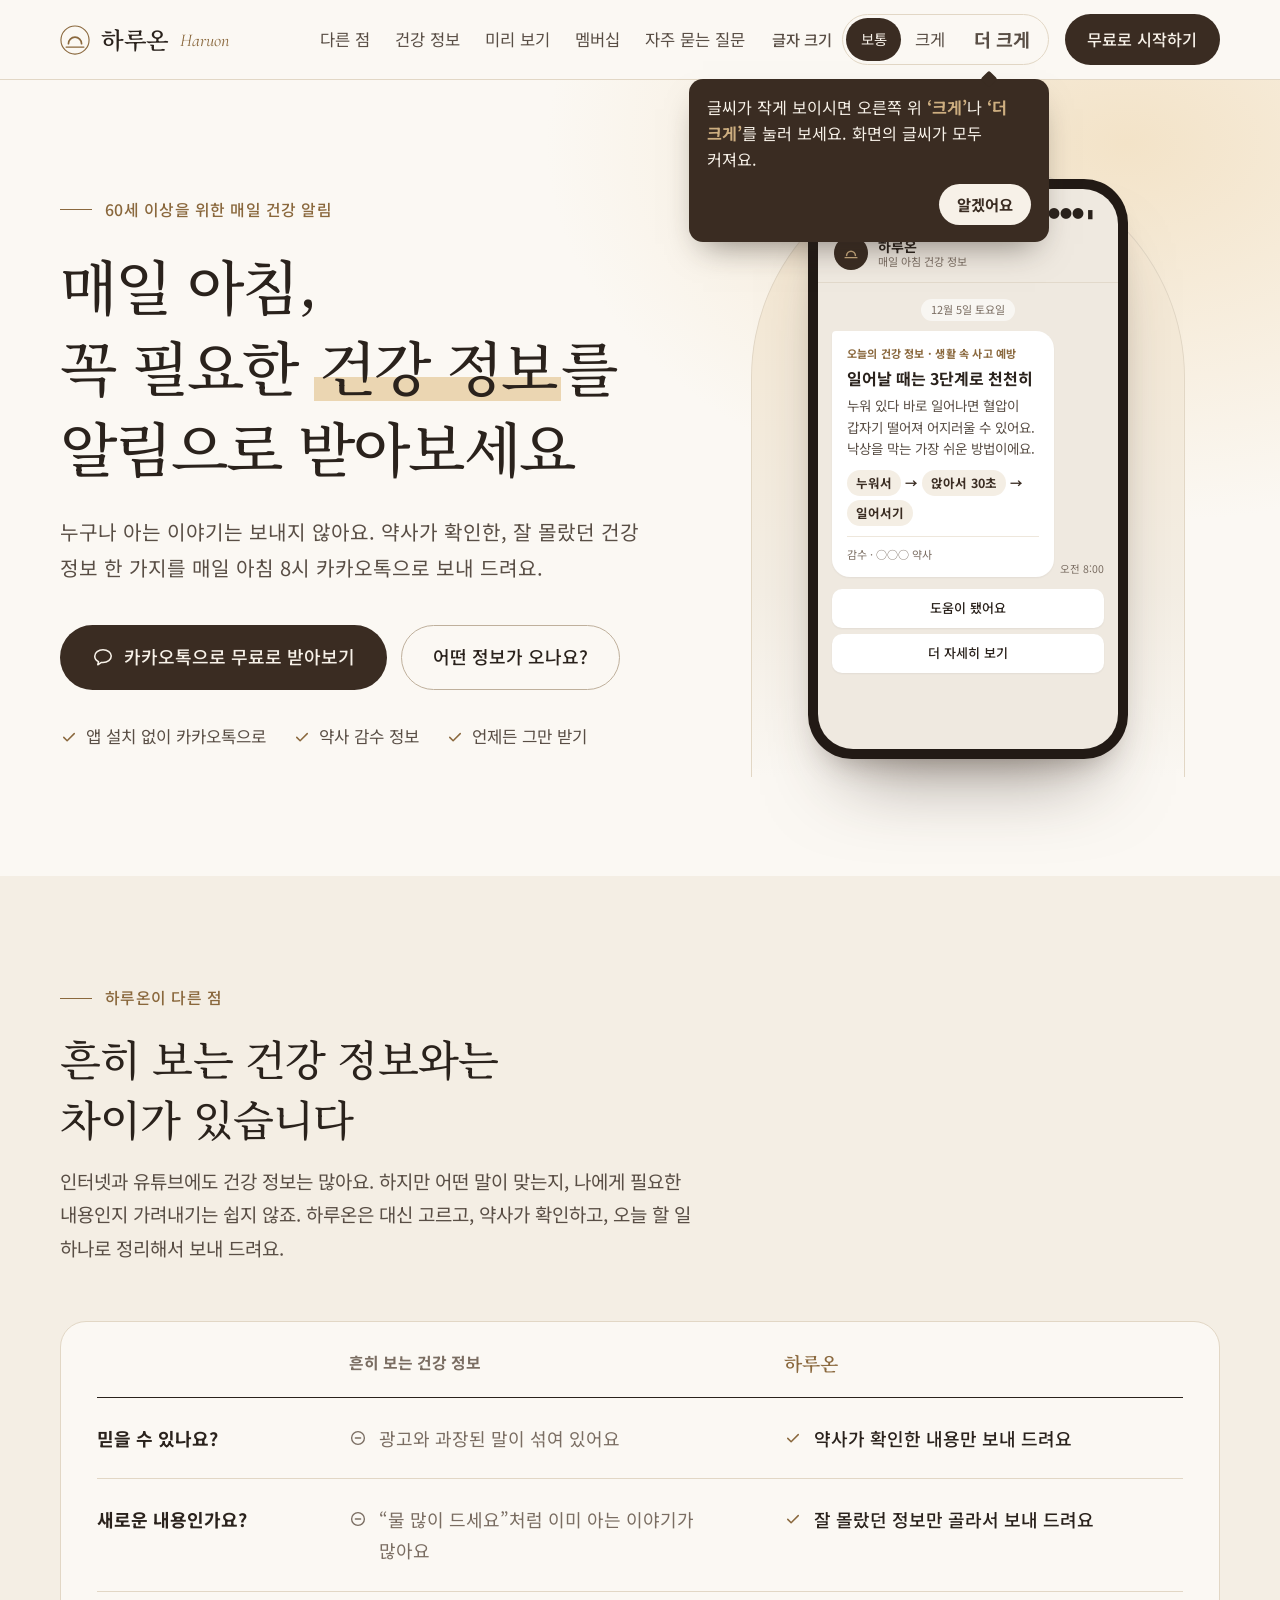
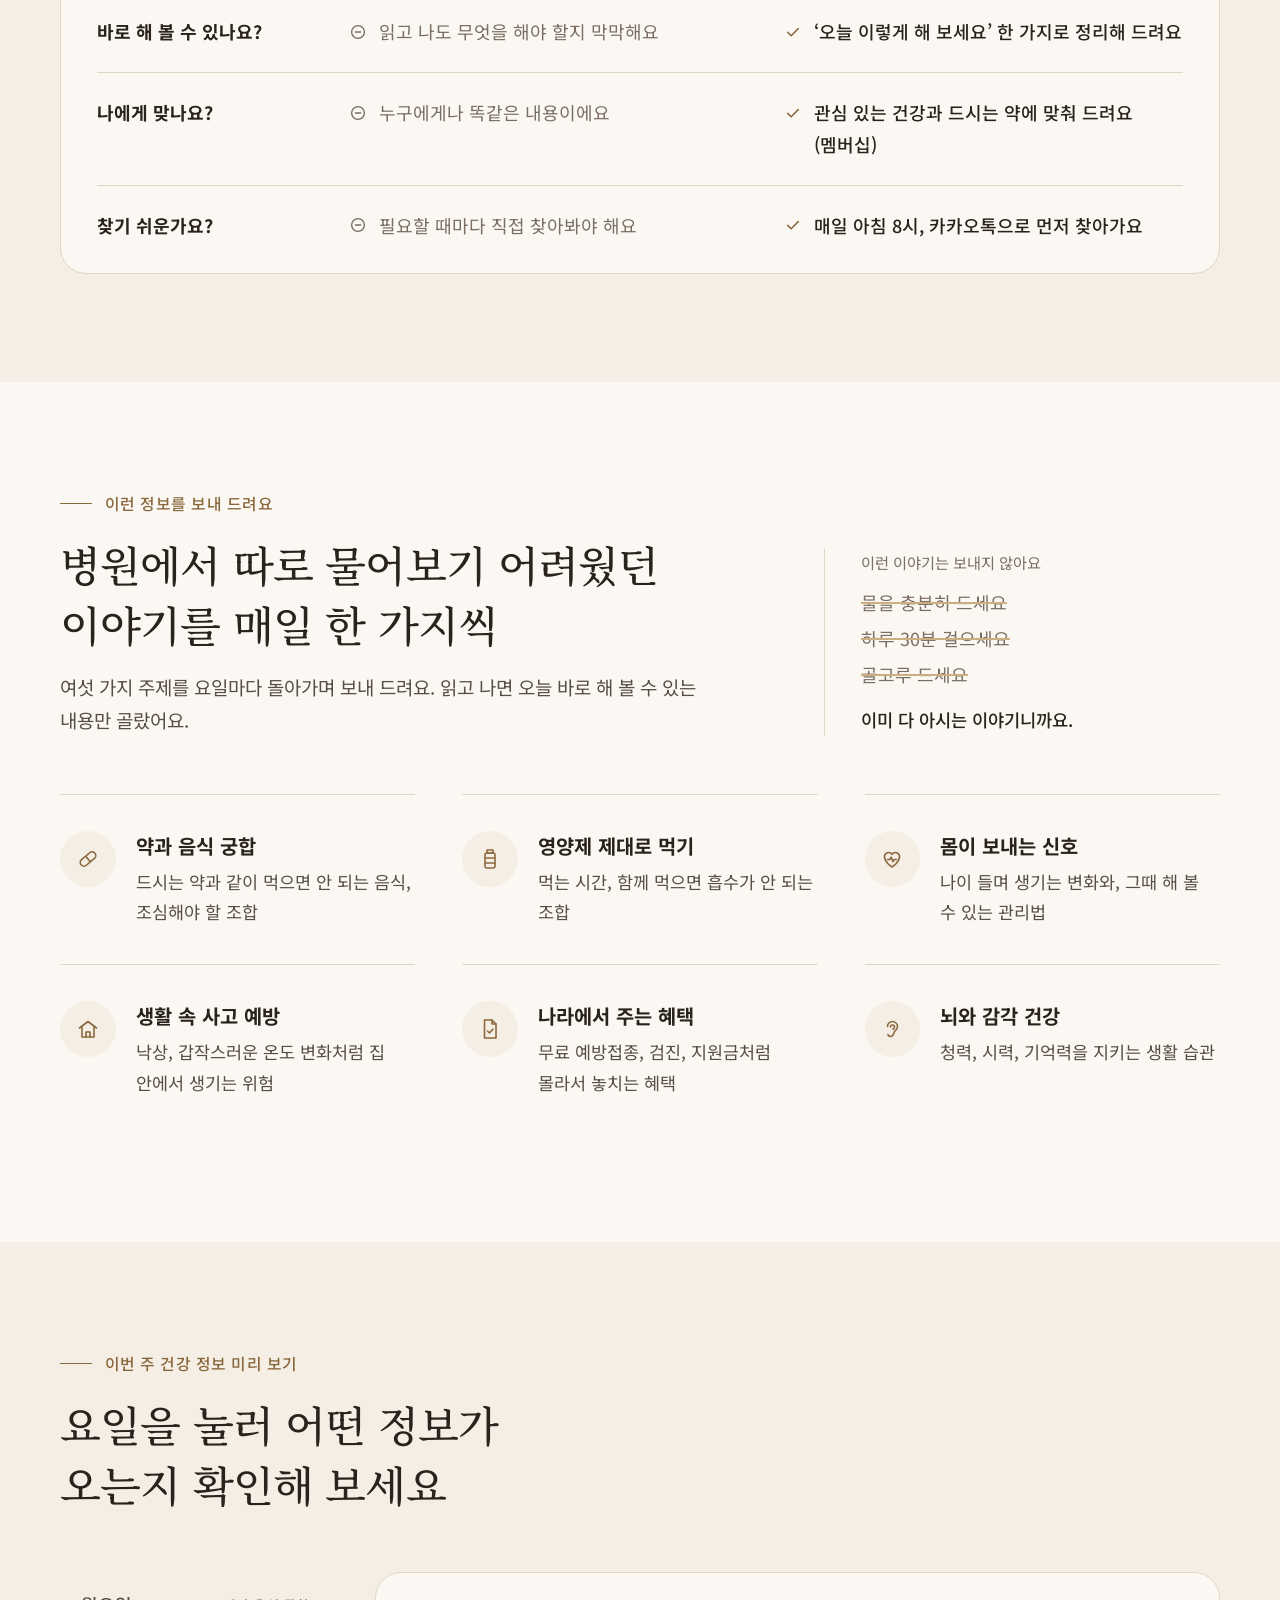
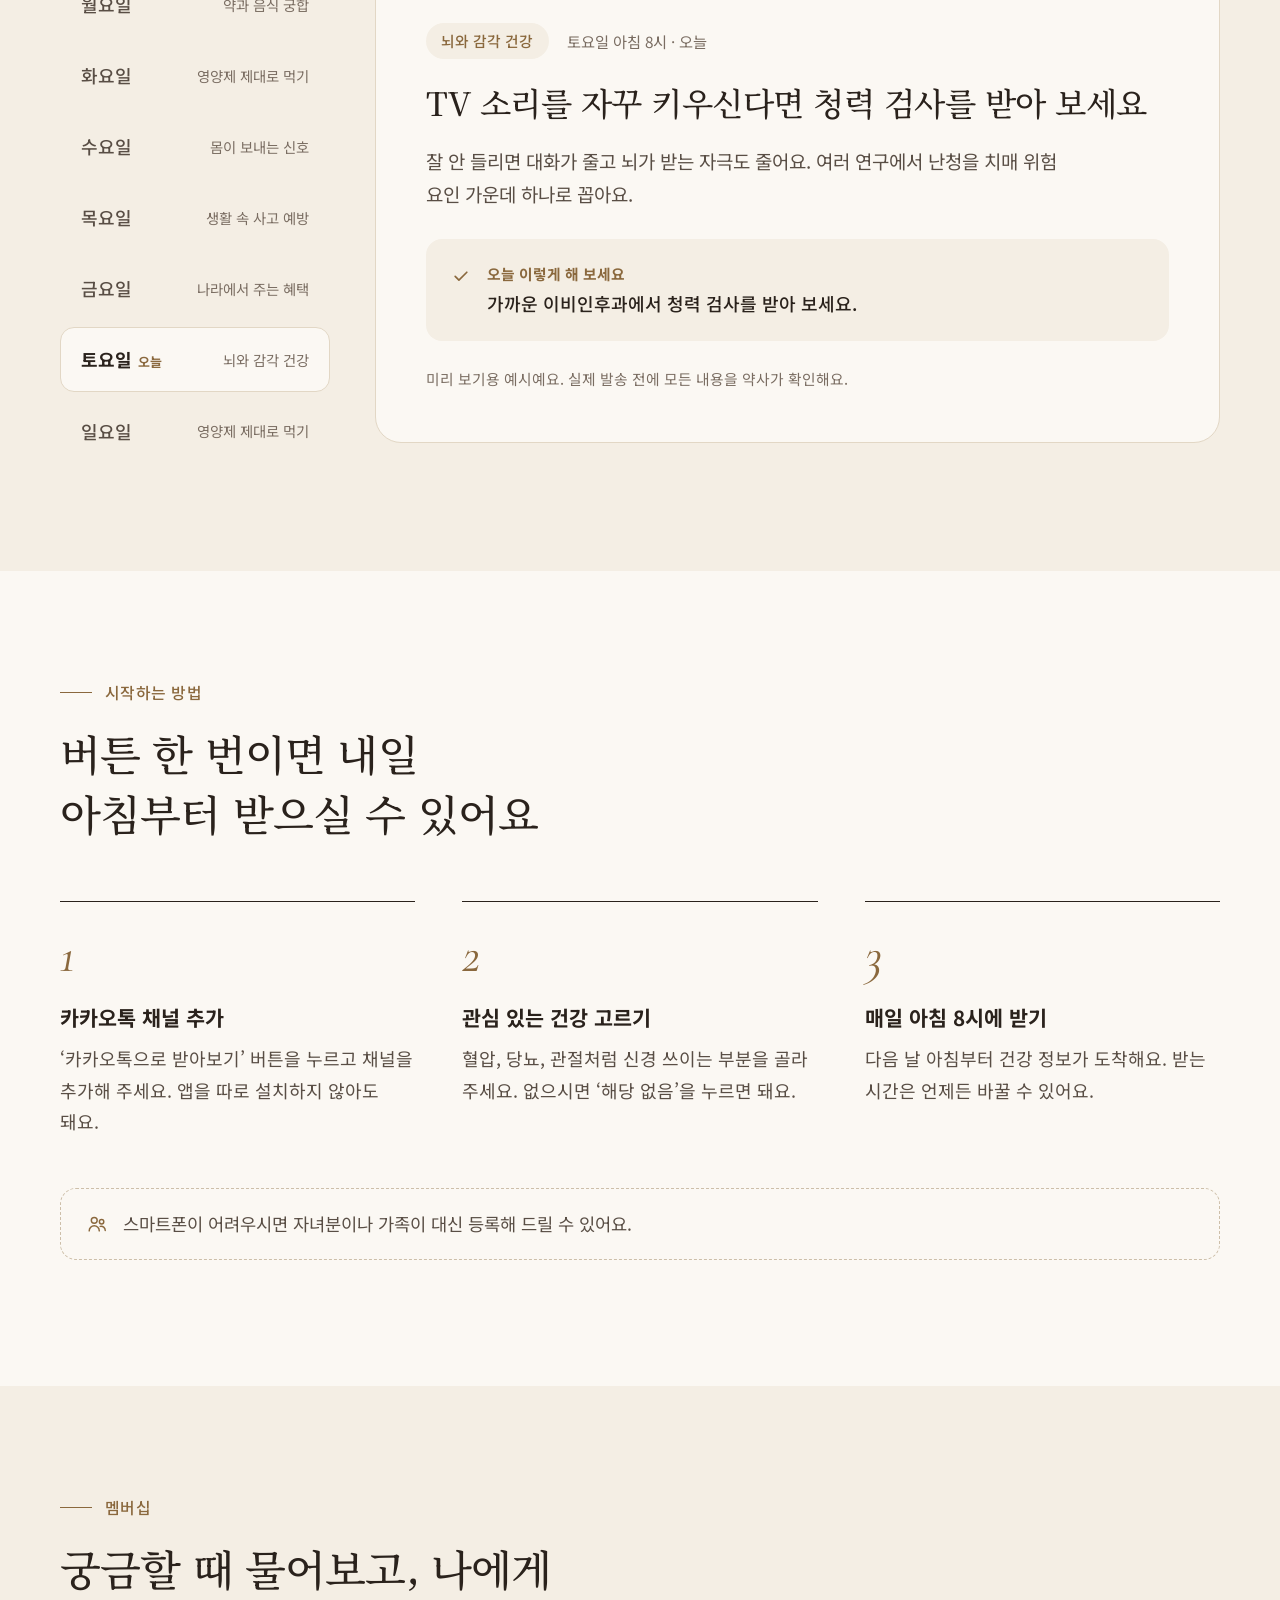
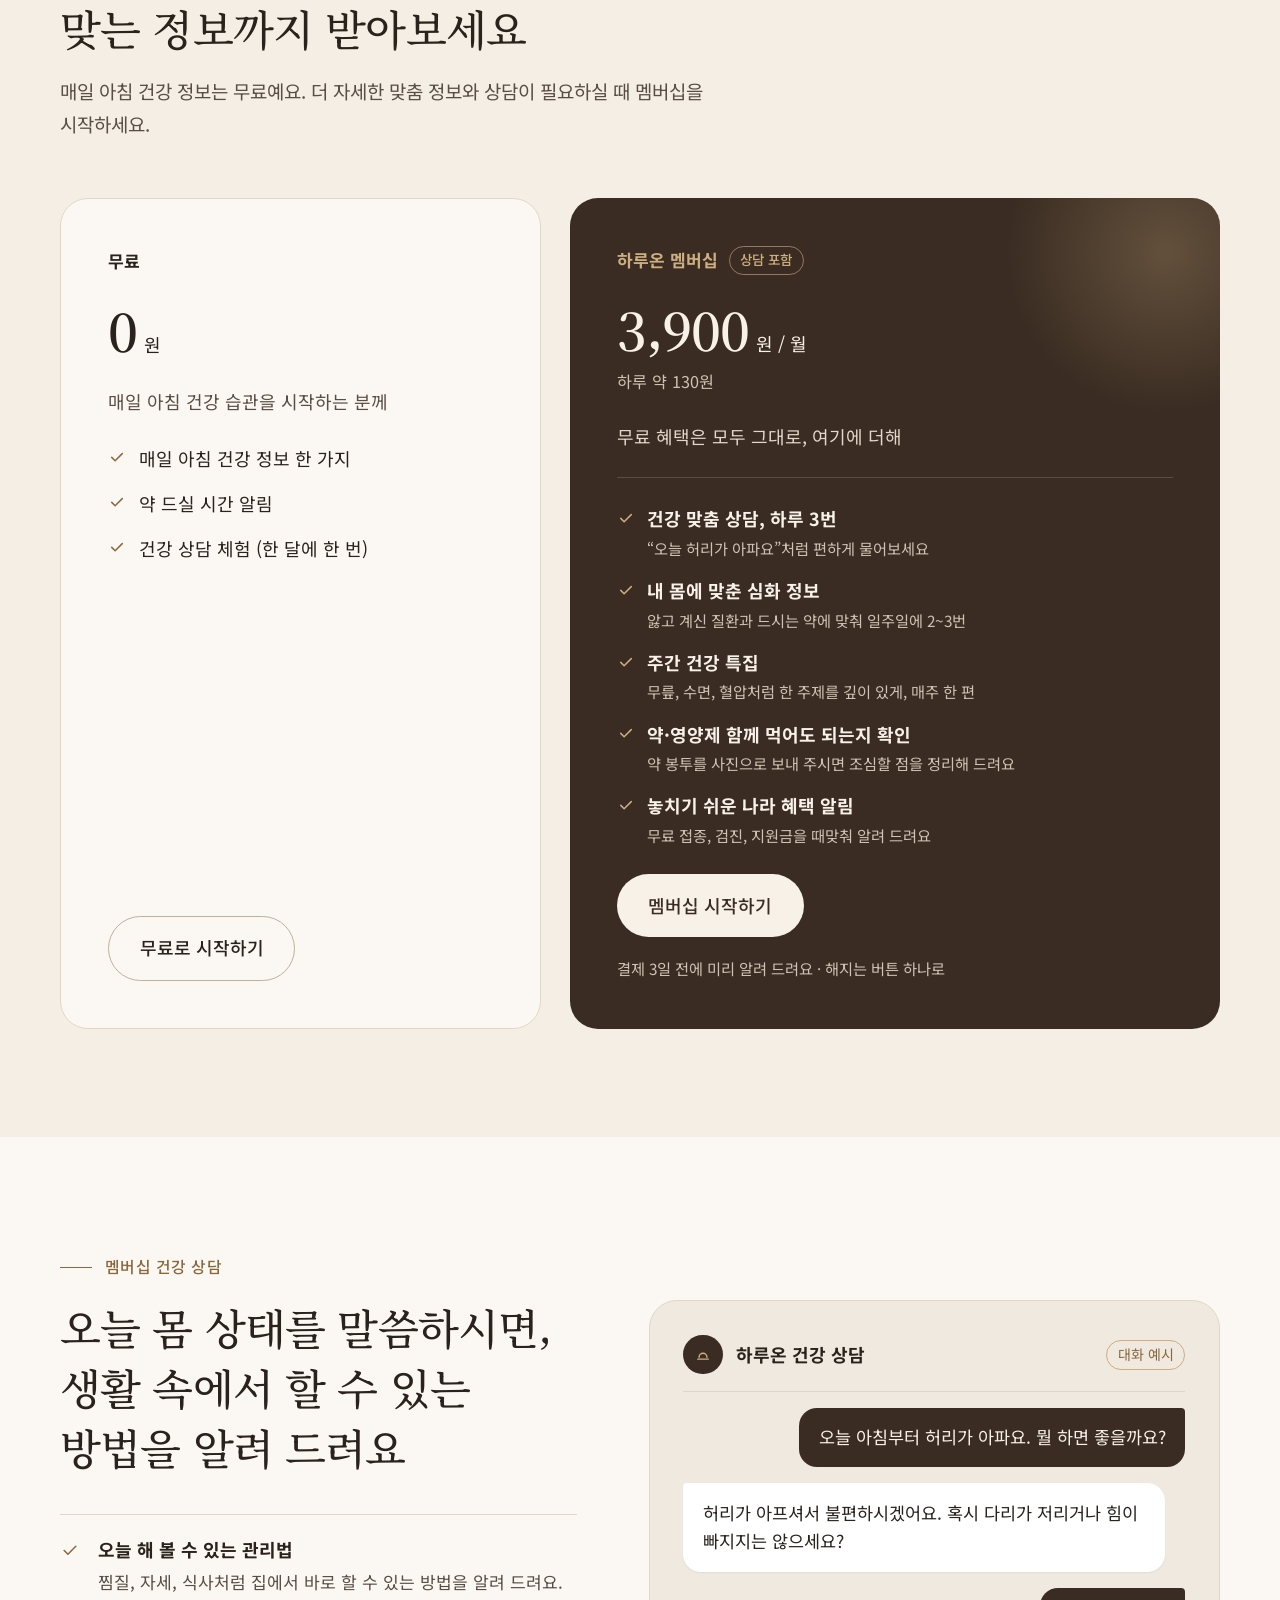
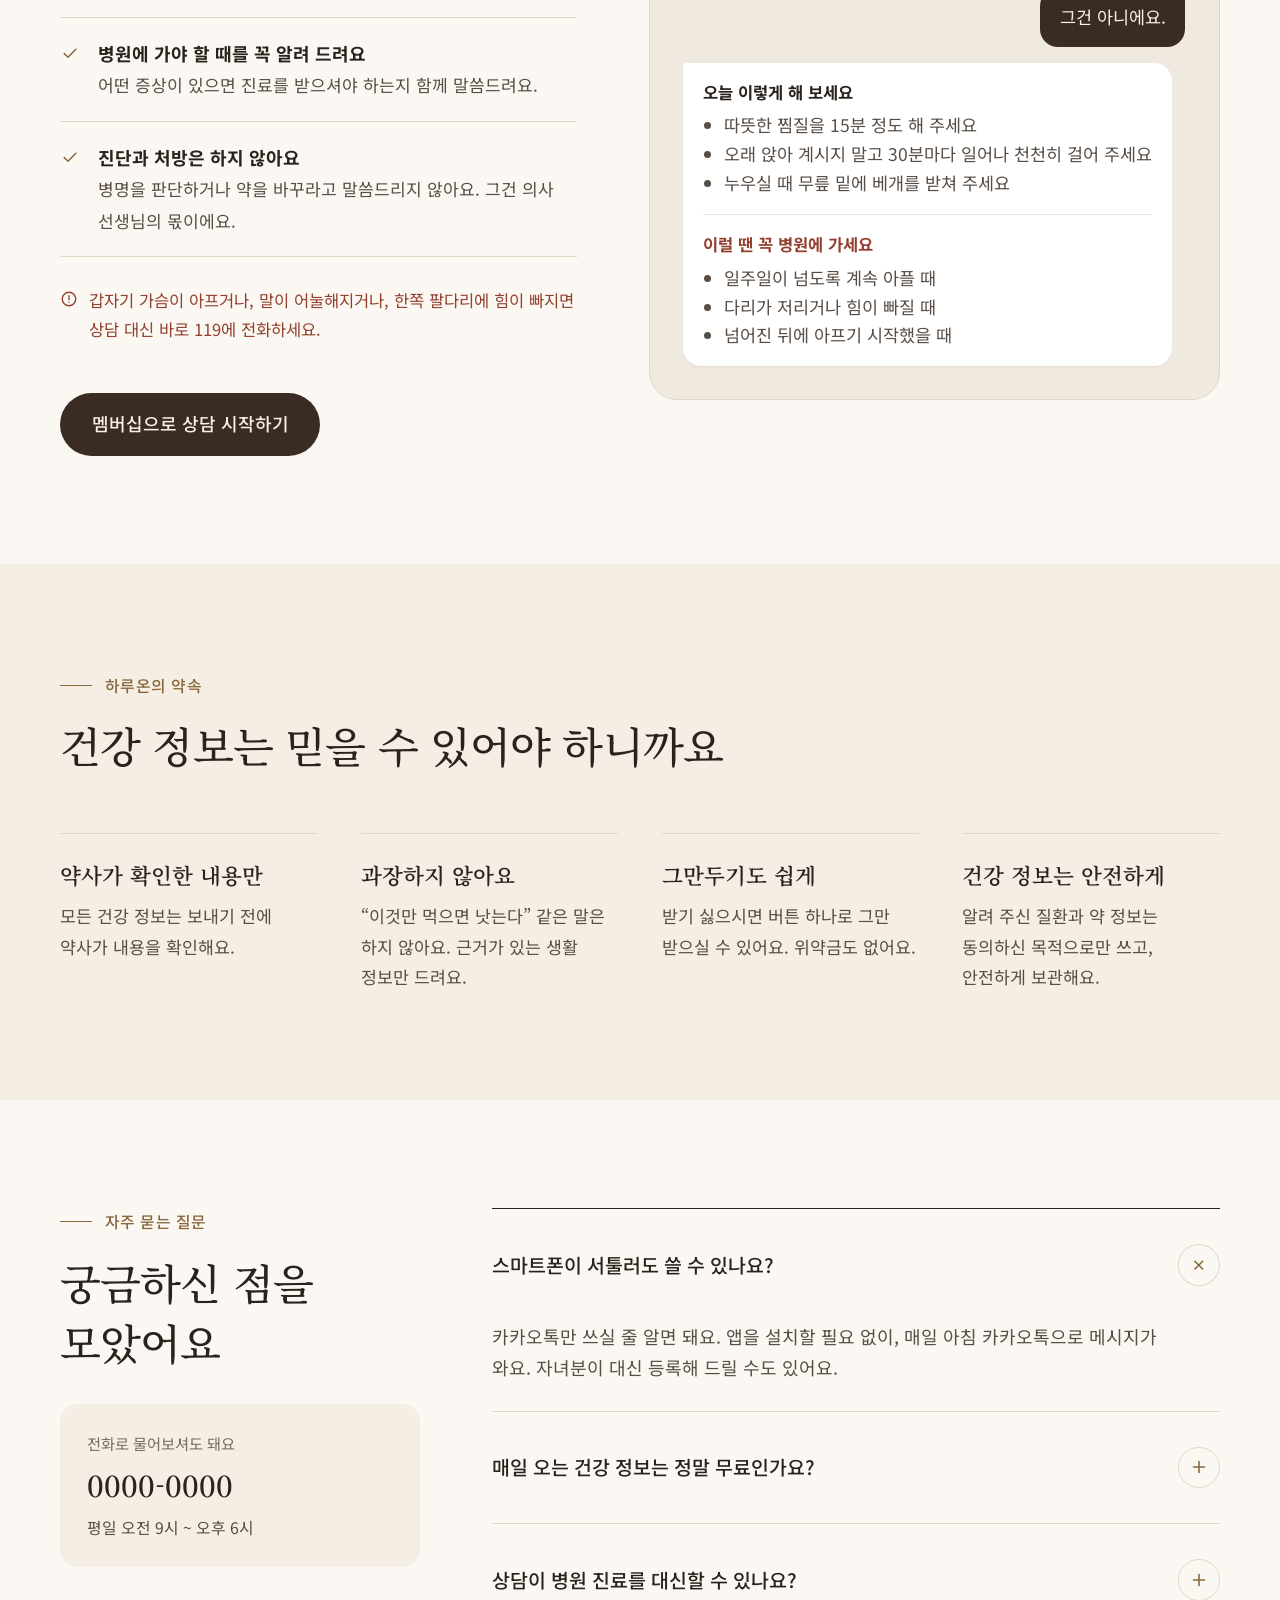
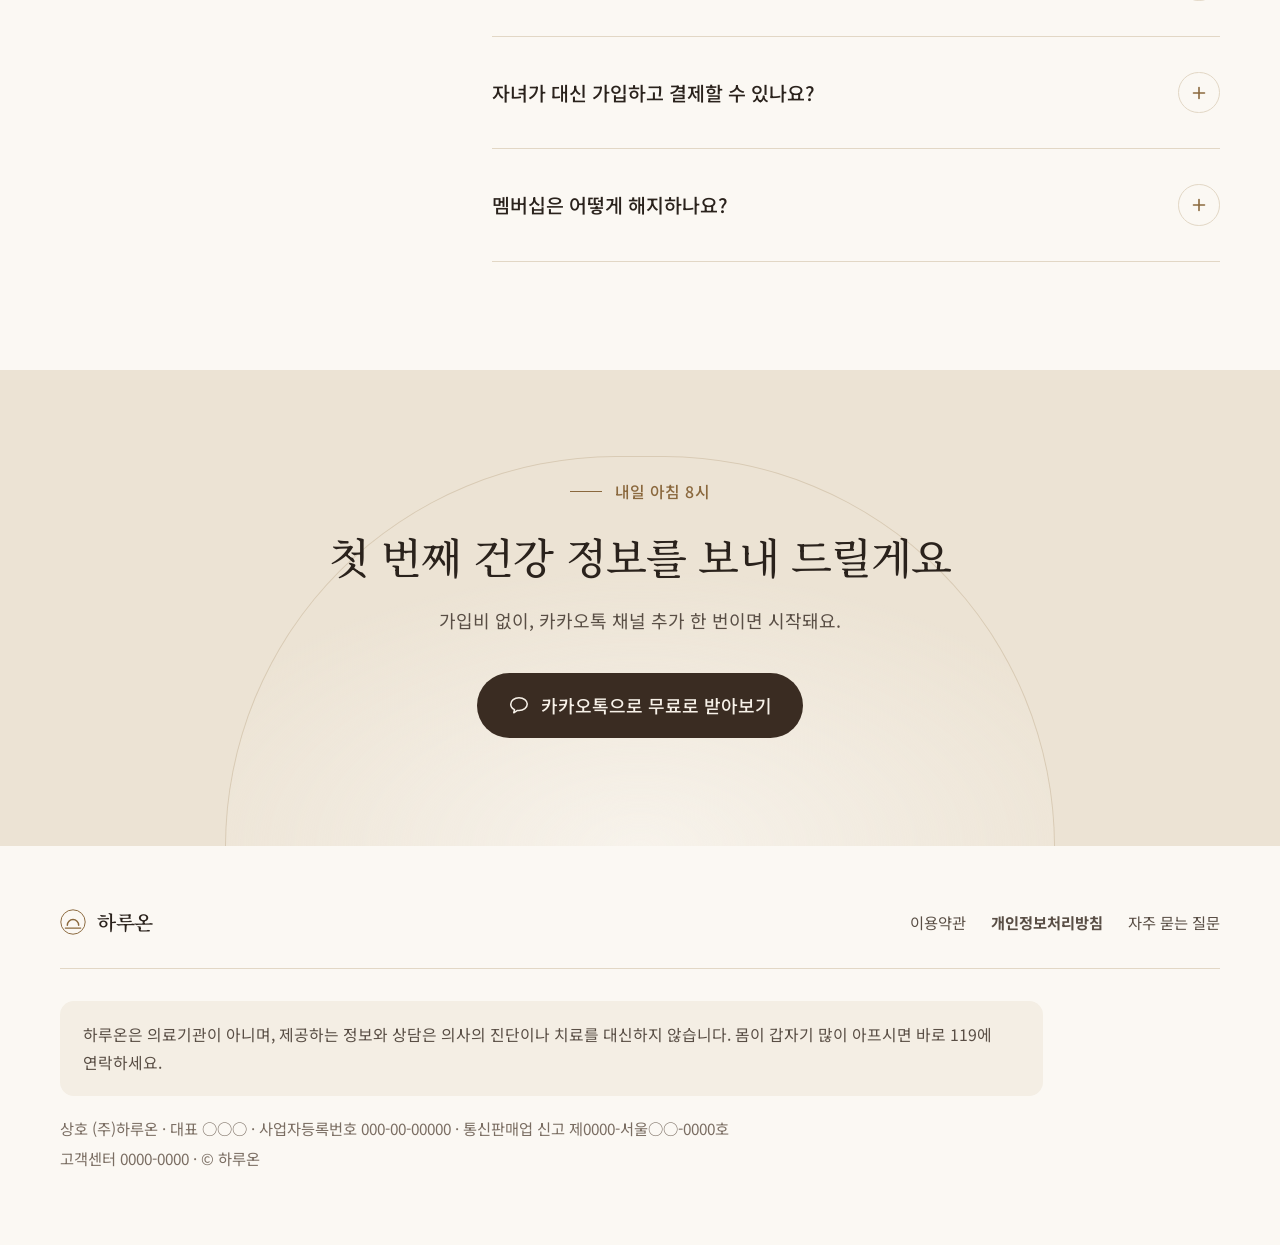
==== index.html @ 3fbd8202 "Add Haruon homepage draft First design draft of the homepage for a daily health-tip service for peop" ====
<!doctype html>
<html lang="ko">
<head>
<meta charset="utf-8">
<meta name="viewport" content="width=device-width, initial-scale=1, viewport-fit=cover">
<meta name="description" content="60세 이상을 위한 매일 건강 정보 알림 서비스. 약사가 확인한 건강 정보를 매일 아침 카카오톡으로 보내 드려요.">
<title>하루온 건강 알림</title>
<meta name="claude:viewport-fit-sides" content="cover">
<link rel="preconnect" href="https://fonts.googleapis.com">
<link rel="preconnect" href="https://fonts.gstatic.com" crossorigin>
<link rel="stylesheet" href="https://fonts.googleapis.com/css2?family=Cormorant+Garamond:ital,wght@1,500&family=Noto+Sans+KR:wght@400;500;700&family=Noto+Serif+KR:wght@500;600&display=swap">
<style>
html, body { margin: 0; }
img { max-width: 100%; }
/* Layout: 아치형 "아침 창문" 모티프 + 넓은 여백의 단일 컬럼 흐름. 아이보리 바탕, 베이지 띠 섹션으로 리듬. 라이트 테마 하나로 고정. */
:root {
  --paper: #FBF8F3;      /* 아이보리 바탕 */
  --sand: #F4EEE4;       /* 밝은 베이지 띠 */
  --sand-2: #ECE3D4;     /* 진한 베이지 */
  --line: #E2D7C5;       /* 가는 선 */
  --ink: #2A221C;        /* 본문 글자 (따뜻한 먹색) */
  --ink-2: #594E45;      /* 보조 글자 */
  --ink-3: #7A6D62;      /* 캡션 */
  --cocoa: #3A2C22;      /* 주 버튼, 멤버십 카드 */
  --cocoa-2: #281F18;
  --gold: #8A683D;       /* 포인트 (글자용) */
  --gold-soft: #CDAE80;  /* 포인트 (장식용) */
  --glow: #F3E3C8;       /* 아침 햇살 */
  --alert: #93412F;      /* 병원 안내 */
  --on-dark: #F7F1E8;

  --serif: "Noto Serif KR", "Nanum Myeongjo", "AppleMyungjo", "Batang", serif;
  --sans: "Noto Sans KR", "Apple SD Gothic Neo", "Malgun Gothic", system-ui, sans-serif;
  --latin: "Cormorant Garamond", "Times New Roman", serif;

  color-scheme: light;
}

html { font-size: 112.5%; scroll-behavior: smooth; }
html[data-size="lg"] { font-size: 125%; }
html[data-size="xl"] { font-size: 137.5%; }
@media (prefers-reduced-motion: reduce) { html { scroll-behavior: auto; } * { transition: none !important; } }

body {
  background: var(--paper);
  color: var(--ink);
  font-family: var(--sans);
  font-size: 1rem;
  line-height: 1.75;
  word-break: keep-all;
  overflow-wrap: break-word;
  -webkit-font-smoothing: antialiased;
}
body::before {
  content: ""; position: fixed; inset: 0 0 auto;
  height: env(safe-area-inset-top, 0px); z-index: 10; background: var(--paper);
}
:focus-visible { outline: 3px solid var(--gold-soft); outline-offset: 3px; border-radius: 6px; }
a { color: inherit; }
svg { flex-shrink: 0; }

.wrap {
  max-width: 1160px; margin-inline: auto;
  padding-left: max(20px, env(safe-area-inset-left, 0px));
  padding-right: max(20px, env(safe-area-inset-right, 0px));
}

/* ---------- Header ---------- */
.site-header {
  position: sticky; top: env(safe-area-inset-top, 0px); z-index: 20;
  background: rgba(251, 248, 243, 0.94);
  backdrop-filter: blur(10px); -webkit-backdrop-filter: blur(10px);
  border-bottom: 1px solid var(--line);
}
.header-inner { display: flex; align-items: center; gap: 1.5rem; min-height: 4.4rem; }
.brand { display: flex; align-items: center; gap: .6rem; text-decoration: none; color: var(--ink); }
.brand svg { color: var(--gold); }
.brand-name { font-family: var(--serif); font-weight: 600; font-size: 1.3rem; letter-spacing: -.01em; line-height: 1; }
.brand-latin { font-family: var(--latin); font-style: italic; font-size: 1rem; color: var(--gold); line-height: 1; }
.nav { display: flex; gap: 1.4rem; margin-left: auto; }
.nav a { color: var(--ink-2); text-decoration: none; font-size: .92rem; padding-block: .5rem; }
.nav a:hover { color: var(--ink); }
.header-tools { display: flex; align-items: center; gap: .9rem; }
.textsize { display: flex; align-items: center; gap: .55rem; position: relative; }
.textsize-label { font-size: .85rem; font-weight: 500; color: var(--ink-2); white-space: nowrap; }
.textsize-group { display: flex; border: 1px solid var(--line); border-radius: 999px; padding: 3px; background: var(--paper); }
.textsize button {
  min-width: 2.5rem; min-height: 2.4rem; padding: 0 .8rem; white-space: nowrap;
  border: 0; border-radius: 999px; background: transparent;
  font-family: var(--sans); color: var(--ink-2); cursor: pointer; line-height: 1;
}
.textsize button[data-size-btn="md"] { font-size: .8rem; }
.textsize button[data-size-btn="lg"] { font-size: .92rem; }
.textsize button[data-size-btn="xl"] { font-size: 1.02rem; font-weight: 700; }
.textsize button[aria-pressed="true"] { background: var(--cocoa); color: var(--on-dark); }

/* ---------- Buttons ---------- */
.btn {
  display: inline-flex; align-items: center; justify-content: center; gap: .6rem;
  min-height: 3.5rem; padding: 0 1.7rem; border-radius: 999px;
  font-family: var(--sans); font-weight: 500; font-size: 1rem; line-height: 1.3;
  text-decoration: none; cursor: pointer; border: 1px solid transparent;
  transition: background-color .2s ease, border-color .2s ease, color .2s ease;
}
.btn-sm { min-height: 2.75rem; padding: 0 1.2rem; font-size: .9rem; }
.btn-primary { background: var(--cocoa); color: var(--on-dark); }
.btn-primary:hover { background: var(--cocoa-2); }
.btn-ghost { border-color: #BFB09C; color: var(--ink); background: transparent; }
.btn-ghost:hover { border-color: var(--ink); }
.btn-light { background: var(--on-dark); color: var(--cocoa); }
.btn-light:hover { background: #fff; }

/* ---------- Type ---------- */
.eyebrow {
  display: inline-flex; align-items: center; gap: .7rem;
  font-size: .88rem; font-weight: 500; color: var(--gold); letter-spacing: .03em;
}
.eyebrow::before { content: ""; width: 1.8rem; height: 1px; background: currentColor; }
h1, h2, h3 { margin: 0; }
h2 {
  font-family: var(--serif); font-weight: 500;
  font-size: clamp(1.65rem, 1.05rem + 1.9vw, 2.35rem);
  line-height: 1.42; letter-spacing: -.02em; text-wrap: balance;
}
.section-head { max-width: 38rem; display: flex; flex-direction: column; gap: .9rem; margin-bottom: 3.2rem; }
.section-head p { margin: 0; color: var(--ink-2); font-size: 1.05rem; }

.section { padding-block: 6rem; }
.band-sand { background: var(--sand); }

/* ---------- Hero ---------- */
.hero {
  padding-block: 4.5rem 5.5rem;
  background:
    radial-gradient(52rem 34rem at 88% 8%, var(--glow) 0%, rgba(243, 227, 200, 0) 62%),
    var(--paper);
  overflow: hidden;
}
.hero-grid { display: grid; grid-template-columns: minmax(0, 1.08fr) minmax(0, .92fr); gap: 3.5rem; align-items: center; }
.hero-copy { min-width: 0; }
.hero h1 {
  font-family: var(--serif); font-weight: 500;
  font-size: clamp(2.05rem, 1.1rem + 3.1vw, 3.3rem);
  line-height: 1.36; letter-spacing: -.028em;
  margin: 1.2rem 0 1.5rem; text-wrap: balance;
}
.mark { background: linear-gradient(transparent 64%, #EBD6B2 64%, #EBD6B2 92%, transparent 92%); padding: 0 .08em; }
.lead { margin: 0; font-size: 1.12rem; color: var(--ink-2); max-width: 31em; }
.hero-actions { display: flex; flex-wrap: wrap; gap: .8rem; margin-top: 2.2rem; }
.assure { list-style: none; padding: 0; margin: 1.8rem 0 0; display: flex; flex-wrap: wrap; gap: .5rem 1.5rem; color: var(--ink-2); font-size: .93rem; }
.assure li { display: flex; align-items: center; gap: .45rem; }
.assure svg { color: var(--gold); }

.hero-visual { position: relative; display: flex; justify-content: center; padding-block: 1rem; min-width: 0; }
.arch {
  position: absolute; left: 50%; top: 0; bottom: 0; transform: translateX(-50%);
  width: min(24rem, 92%); border-radius: 999px 999px 0 0;
  background: linear-gradient(180deg, #F4E6CF 0%, var(--sand) 70%, rgba(244, 238, 228, 0) 100%);
  border: 1px solid var(--line); border-bottom: 0;
}

/* Phone mockup (픽셀 고정: 글자 크기 버튼과 무관하게 비율 유지) */
.phone {
  position: relative; width: 300px; max-width: 100%;
  font-size: 14px; line-height: 1.6;
  background: #221A15; border-radius: 44px; padding: 10px;
  box-shadow: 0 50px 80px -40px rgba(58, 44, 34, .55), 0 18px 30px -18px rgba(58, 44, 34, .35);
}
.screen { background: #EFE9E0; border-radius: 35px; overflow: hidden; display: flex; flex-direction: column; min-height: 560px; }
.status { display: flex; justify-content: space-between; padding: 14px 24px 6px; font-size: 12px; font-weight: 700; color: var(--ink); }
.chat-top { display: flex; align-items: center; gap: 10px; padding: 8px 16px 12px; border-bottom: 1px solid #E2D9CB; }
.avatar { width: 34px; height: 34px; border-radius: 50%; background: var(--cocoa); color: var(--gold-soft); display: grid; place-items: center; }
.chat-name { font-weight: 700; font-size: 14px; line-height: 1.2; }
.chat-sub { font-size: 11px; color: var(--ink-3); line-height: 1.2; }
.chat-body { padding: 16px 14px 20px; display: flex; flex-direction: column; gap: 10px; flex: 1; }
.chat-date { align-self: center; font-size: 11px; color: var(--ink-3); background: rgba(255,255,255,.6); padding: 2px 10px; border-radius: 999px; }
.msg-row { display: flex; align-items: flex-end; gap: 6px; }
.msg { background: #fff; border-radius: 4px 18px 18px 18px; padding: 14px 15px; box-shadow: 0 1px 2px rgba(42,34,28,.06); }
.msg-tag { font-size: 11px; color: var(--gold); font-weight: 700; letter-spacing: .02em; }
.msg-title { font-size: 16px; font-weight: 700; margin: 4px 0 6px; line-height: 1.4; }
.msg p { margin: 0; font-size: 13.5px; color: var(--ink-2); }
.steps-chip { margin-top: 10px; display: flex; flex-wrap: wrap; align-items: center; gap: 4px; font-size: 12.5px; font-weight: 700; color: var(--cocoa); }
.steps-chip span { background: var(--sand); padding: 3px 9px; border-radius: 999px; }
.msg-foot { margin-top: 10px; padding-top: 9px; border-top: 1px solid #EEE7DC; font-size: 11px; color: var(--ink-3); }
.msg-time { font-size: 10.5px; color: var(--ink-3); white-space: nowrap; }
.msg-btns { display: grid; gap: 6px; margin-top: 2px; }
.msg-btns span { display: block; text-align: center; background: #fff; border-radius: 10px; padding: 9px; font-size: 13px; font-weight: 500; color: var(--ink); box-shadow: 0 1px 2px rgba(42,34,28,.06); }

/* ---------- Categories ---------- */
.info-top { display: grid; grid-template-columns: minmax(0, 1fr) minmax(0, 22rem); gap: 3rem; align-items: end; margin-bottom: 3.2rem; }
.info-top .section-head { margin-bottom: 0; }
.not-sent { border-left: 1px solid var(--line); padding-left: 2rem; }
.not-sent-label { font-size: .85rem; color: var(--ink-3); margin: 0 0 .6rem; }
.not-sent ul { list-style: none; margin: 0 0 .8rem; padding: 0; display: flex; flex-direction: column; gap: .25rem; }
.not-sent li { color: var(--ink-3); text-decoration: line-through; text-decoration-color: var(--gold-soft); text-decoration-thickness: 2px; }
.not-sent strong { font-weight: 500; color: var(--ink); font-size: .98rem; }

.cats { display: grid; grid-template-columns: repeat(3, minmax(0, 1fr)); column-gap: 2.6rem; }
.cat { padding-block: 2rem; border-top: 1px solid var(--line); display: grid; grid-template-columns: auto minmax(0, 1fr); gap: 1.1rem; }
.cat-icon { width: 3.1rem; height: 3.1rem; border-radius: 50%; background: var(--sand); color: var(--gold); display: grid; place-items: center; }
.cat h3 { font-size: 1.1rem; font-weight: 700; line-height: 1.5; margin-bottom: .35rem; }
.cat p { margin: 0; color: var(--ink-2); font-size: .97rem; }

/* ---------- Week preview ---------- */
.week { display: grid; grid-template-columns: minmax(0, 15rem) minmax(0, 1fr); gap: 2.5rem; align-items: start; }
.days { display: flex; flex-direction: column; gap: .35rem; }
.day {
  display: flex; align-items: center; justify-content: space-between; gap: .8rem;
  min-height: 3.6rem; padding: .5rem 1.1rem; border-radius: 14px;
  border: 1px solid transparent; background: transparent; cursor: pointer;
  font-family: var(--sans); text-align: left; color: var(--ink-2);
  transition: background-color .2s ease, border-color .2s ease;
}
.day:hover { background: rgba(251, 248, 243, .6); }
.day-name { font-size: 1rem; font-weight: 500; }
.day-cat { font-size: .8rem; color: var(--ink-3); }
.day[aria-selected="true"] { background: var(--paper); border-color: var(--line); color: var(--ink); }
.day[aria-selected="true"] .day-name { font-weight: 700; }
.today-dot { font-size: .72rem; color: var(--gold); font-weight: 700; margin-left: .35rem; }

.tip-card { background: var(--paper); border: 1px solid var(--line); border-radius: 26px; padding: clamp(1.6rem, 1rem + 2.5vw, 3rem); min-width: 0; }
.tip-meta { display: flex; flex-wrap: wrap; align-items: center; gap: .6rem 1rem; margin-bottom: 1.1rem; }
.chip { display: inline-flex; align-items: center; gap: .4rem; font-size: .82rem; font-weight: 500; color: var(--gold); background: var(--sand); border-radius: 999px; padding: .3rem .85rem; }
.tip-day { font-size: .85rem; color: var(--ink-3); }
.tip-card h3 { font-family: var(--serif); font-weight: 500; font-size: clamp(1.4rem, 1.05rem + 1.1vw, 1.8rem); line-height: 1.45; letter-spacing: -.015em; text-wrap: balance; }
.tip-body { margin: 1rem 0 0; color: var(--ink-2); font-size: 1.05rem; max-width: 34em; }
.tip-action { margin-top: 1.6rem; padding: 1.2rem 1.4rem; border-radius: 16px; background: var(--sand); display: flex; gap: .9rem; align-items: flex-start; }
.tip-action svg { color: var(--gold); margin-top: .3rem; }
.tip-action-label { font-size: .82rem; font-weight: 700; color: var(--gold); }
.tip-action p { margin: .1rem 0 0; font-weight: 500; }
.tip-note { margin: 1.4rem 0 0; font-size: .82rem; color: var(--ink-3); }

/* ---------- Steps ---------- */
.steps { list-style: none; padding: 0; margin: 0; display: grid; grid-template-columns: repeat(3, minmax(0, 1fr)); gap: 2.6rem; counter-reset: step; }
.step { border-top: 1px solid var(--ink); padding-top: 1.6rem; counter-increment: step; }
.step::before { content: counter(step); display: block; font-family: var(--latin); font-style: italic; font-size: 2.8rem; line-height: 1; color: var(--gold); margin-bottom: 1rem; }
.step h3 { font-size: 1.15rem; font-weight: 700; margin-bottom: .45rem; }
.step p { margin: 0; color: var(--ink-2); }
.helper-note { margin-top: 2.8rem; display: flex; align-items: center; gap: .8rem; color: var(--ink-2); font-size: .98rem; padding: 1.1rem 1.4rem; border: 1px dashed #CDBFA9; border-radius: 16px; }
.helper-note svg { color: var(--gold); }

/* ---------- Plans ---------- */
.plans { display: grid; grid-template-columns: minmax(0, .85fr) minmax(0, 1.15fr); gap: 1.6rem; align-items: stretch; }
.plan { border-radius: 28px; padding: clamp(1.8rem, 1.2rem + 2vw, 2.8rem); display: flex; flex-direction: column; gap: 1.4rem; min-width: 0; }
.plan-free { background: var(--paper); border: 1px solid var(--line); }
.plan-member { background: var(--cocoa); color: var(--on-dark); position: relative; overflow: hidden; }
.plan-member::after {
  content: ""; position: absolute; right: -6rem; top: -6rem; width: 18rem; height: 18rem; border-radius: 50%;
  background: radial-gradient(circle, rgba(205, 174, 128, .28) 0%, rgba(205, 174, 128, 0) 70%);
  pointer-events: none;
}
.plan-name { font-size: .95rem; font-weight: 700; display: flex; align-items: center; gap: .6rem; }
.plan-member .plan-name { color: var(--gold-soft); }
.badge { font-size: .75rem; font-weight: 500; border: 1px solid rgba(205,174,128,.6); color: var(--gold-soft); padding: .1rem .6rem; border-radius: 999px; }
.price { display: flex; align-items: baseline; gap: .4rem; flex-wrap: wrap; }
.price-num { font-family: var(--serif); font-weight: 600; font-size: clamp(2.2rem, 1.6rem + 1.8vw, 2.9rem); line-height: 1.1; letter-spacing: -.02em; font-variant-numeric: tabular-nums; }
.price-unit { font-size: 1rem; }
.price-sub { font-size: .9rem; color: var(--ink-3); width: 100%; }
.plan-member .price-sub { color: #CFC2B2; }
.plan-desc { margin: 0; color: var(--ink-2); }
.plan-member .plan-desc { color: #E2D7C8; }
.feat { list-style: none; padding: 0; margin: 0; display: flex; flex-direction: column; gap: .75rem; }
.feat li { display: grid; grid-template-columns: auto minmax(0, 1fr); gap: .7rem; align-items: start; }
.feat svg { margin-top: .32rem; color: var(--gold); }
.plan-member .feat svg { color: var(--gold-soft); }
.feat small { display: block; color: var(--ink-3); font-size: .85rem; }
.plan-member .feat small { color: #CFC2B2; }
.feat .feat-head { font-weight: 700; }
.plan .btn { margin-top: auto; align-self: flex-start; }
.plan-fine { margin: -.4rem 0 0; font-size: .85rem; color: #CFC2B2; }
.plan-divider { height: 1px; background: rgba(247, 241, 232, .16); }

/* ---------- Consult preview ---------- */
.consult { display: grid; grid-template-columns: minmax(0, .95fr) minmax(0, 1.05fr); gap: 4rem; align-items: center; }
.rules { list-style: none; padding: 0; margin: 2rem 0 0; display: flex; flex-direction: column; }
.rules li { display: grid; grid-template-columns: auto minmax(0, 1fr); gap: 1rem; padding-block: 1.1rem; border-top: 1px solid var(--line); }
.rules li:last-child { border-bottom: 1px solid var(--line); }
.rules svg { color: var(--gold); margin-top: .3rem; }
.rules strong { display: block; font-weight: 700; }
.rules span { color: var(--ink-2); font-size: .95rem; }
.emergency { margin-top: 1.6rem; font-size: .92rem; color: var(--alert); display: flex; gap: .6rem; align-items: flex-start; }
.emergency svg { margin-top: .25rem; }

.chat-window { background: #EFE9E0; border-radius: 28px; padding: clamp(1.2rem, .8rem + 1.5vw, 2rem); border: 1px solid var(--line); display: flex; flex-direction: column; gap: .9rem; min-width: 0; }
.cw-head { display: flex; align-items: center; justify-content: space-between; gap: 1rem; padding-bottom: .9rem; border-bottom: 1px solid #E0D6C7; }
.cw-title { display: flex; align-items: center; gap: .7rem; font-weight: 700; }
.cw-title .avatar { width: 2.2rem; height: 2.2rem; }
.cw-tag { font-size: .78rem; color: var(--gold); border: 1px solid var(--gold-soft); padding: .1rem .6rem; border-radius: 999px; white-space: nowrap; }
.bubble { max-width: 88%; padding: .85rem 1.1rem; border-radius: 18px; font-size: .97rem; line-height: 1.65; }
.bubble.me { align-self: flex-end; background: var(--cocoa); color: var(--on-dark); border-radius: 18px 4px 18px 18px; }
.bubble.bot { align-self: flex-start; background: #fff; border-radius: 4px 18px 18px 18px; box-shadow: 0 1px 2px rgba(42,34,28,.06); }
.bubble.answer { max-width: 94%; display: flex; flex-direction: column; gap: .9rem; }
.answer-block p { margin: 0 0 .3rem; font-weight: 700; font-size: .92rem; }
.answer-block ul { margin: 0; padding-left: 1.15rem; color: var(--ink-2); }
.answer-block.warn p { color: var(--alert); }
.answer-block + .answer-block { padding-top: .9rem; border-top: 1px solid #EEE7DC; }

/* ---------- Promises ---------- */
.promises { display: grid; grid-template-columns: repeat(4, minmax(0, 1fr)); gap: 2.4rem; }
.promise { padding-top: 1.4rem; border-top: 1px solid var(--line); }
.promise h3 { font-family: var(--serif); font-weight: 600; font-size: 1.2rem; line-height: 1.45; margin-bottom: .6rem; }
.promise p { margin: 0; color: var(--ink-2); font-size: .96rem; }

/* ---------- FAQ ---------- */
.faq-grid { display: grid; grid-template-columns: minmax(0, 20rem) minmax(0, 1fr); gap: 4rem; align-items: start; }
.faq-list { border-top: 1px solid var(--ink); }
.faq-list details { border-bottom: 1px solid var(--line); }
.faq-list summary {
  list-style: none; cursor: pointer; display: flex; justify-content: space-between; align-items: center; gap: 1rem;
  padding-block: 1.35rem; font-weight: 500; font-size: 1.08rem; min-height: 3.5rem;
}
.faq-list summary::-webkit-details-marker { display: none; }
.faq-plus { width: 2.2rem; height: 2.2rem; border-radius: 50%; border: 1px solid var(--line); display: grid; place-items: center; color: var(--gold); transition: transform .25s ease; flex-shrink: 0; }
.faq-list details[open] .faq-plus { transform: rotate(45deg); }
.faq-list details p { margin: 0 0 1.5rem; color: var(--ink-2); max-width: 38em; }
.contact { margin-top: 1.8rem; padding: 1.4rem 1.5rem; background: var(--sand); border-radius: 18px; }
.contact-label { font-size: .85rem; color: var(--ink-3); margin: 0; }
.contact-num { font-family: var(--serif); font-weight: 600; font-size: 1.6rem; margin: .2rem 0; font-variant-numeric: tabular-nums; user-select: all; }
.contact-hours { font-size: .88rem; color: var(--ink-2); margin: 0; }

/* ---------- Final CTA ---------- */
.final { background: var(--sand-2); padding-block: 6rem; text-align: center; position: relative; overflow: hidden; }
.final-arch {
  position: absolute; left: 50%; bottom: -1px; transform: translateX(-50%);
  width: min(46rem, 94%); height: 82%; border-radius: 999px 999px 0 0;
  border: 1px solid #D9CBB5; border-bottom: 0; pointer-events: none;
  background: radial-gradient(40rem 22rem at 50% 100%, rgba(251, 248, 243, .75) 0%, rgba(251, 248, 243, 0) 70%);
}
.final-inner { position: relative; display: flex; flex-direction: column; align-items: center; gap: 1.1rem; }
.final h2 { max-width: 18em; }
.final p { margin: 0; color: var(--ink-2); }
.final .btn { margin-top: .9rem; }

/* ---------- Footer ---------- */
.footer { padding-block: 3.5rem 4rem; font-size: .85rem; color: var(--ink-3); }
.footer-top { display: flex; flex-wrap: wrap; justify-content: space-between; gap: 1.5rem; align-items: center; padding-bottom: 1.8rem; border-bottom: 1px solid var(--line); }
.footer-links { display: flex; flex-wrap: wrap; gap: 1.4rem; }
.footer-links a { text-decoration: none; color: var(--ink-2); }
.footer-links a:hover { color: var(--ink); }
.disclaimer { margin: 1.8rem 0 1rem; padding: 1.1rem 1.3rem; border-radius: 14px; background: var(--sand); color: var(--ink-2); font-size: .88rem; max-width: 52rem; }
.biz { margin: 0; line-height: 1.9; }

/* ---------- Difference ---------- */
.diff { background: var(--paper); border: 1px solid var(--line); border-radius: 26px; padding: .4rem clamp(1.2rem, .6rem + 2vw, 2.4rem); }
.diff-row { display: grid; grid-template-columns: minmax(0, 12rem) minmax(0, 1fr) minmax(0, 1fr); gap: 2rem; padding-block: 1.35rem; border-bottom: 1px solid var(--line); align-items: start; }
.diff-row:last-child { border-bottom: 0; }
.diff-headrow { padding-block: 1.1rem; font-size: .88rem; font-weight: 700; color: var(--ink-3); border-bottom-color: var(--ink); }
.diff-headrow .us { color: var(--gold); font-family: var(--serif); font-size: 1.05rem; font-weight: 600; line-height: 1.5; }
.diff-topic { font-weight: 700; }
.diff-them, .diff-us { display: flex; gap: .65rem; align-items: flex-start; min-width: 0; }
.diff-them > span, .diff-us > span { flex: 1 1 0; min-width: 0; }
.diff-them { color: var(--ink-3); }
.diff-us { color: var(--ink); font-weight: 500; }
.diff-them svg, .diff-us svg { margin-top: .36rem; }
.diff-us svg { color: var(--gold); }

/* ---------- Text size hint ---------- */
[hidden] { display: none !important; }
.size-hint {
  position: absolute; top: calc(100% + 14px); right: 0; z-index: 30;
  width: 18rem; max-width: calc(100vw - 32px);
  background: var(--cocoa); color: var(--on-dark);
  border-radius: 14px; padding: .9rem 1rem;
  font-size: .9rem; line-height: 1.6;
  display: flex; flex-direction: column; align-items: flex-start; gap: .6rem;
  box-shadow: 0 16px 32px -14px rgba(42, 34, 28, .55);
}
.size-hint::before { content: ""; position: absolute; top: -6px; right: 3rem; width: 12px; height: 12px; background: var(--cocoa); transform: rotate(45deg); border-radius: 2px; }
.size-hint b { color: var(--gold-soft); font-weight: 700; }
.size-hint button {
  align-self: flex-end; min-height: 2.3rem; padding: 0 1rem; border-radius: 999px;
  background: var(--on-dark); color: var(--cocoa); border: 0; cursor: pointer;
  font-family: var(--sans); font-size: .85rem; font-weight: 700;
}

/* ---------- Payment dialog ---------- */
html.modal-open { overflow: hidden; }
.consult-cta { margin-top: 1.8rem; }
.pay {
  border: 0; padding: 0; width: min(40rem, calc(100% - 2rem)); max-height: calc(100dvh - 2rem);
  border-radius: 26px; background: var(--paper); color: var(--ink); overflow: auto;
  box-shadow: 0 40px 80px -30px rgba(42, 34, 28, .55);
}
.pay::backdrop { background: rgba(42, 34, 28, .5); }
.pay h2 { font-size: 1.5rem; }
.pay-head {
  position: sticky; top: 0; z-index: 2; display: flex; justify-content: space-between; align-items: center; gap: 1rem;
  padding: 1.3rem 1.75rem 1.1rem; background: var(--paper); border-bottom: 1px solid var(--line);
}
.pay-kicker { margin: 0; font-size: .85rem; color: var(--gold); font-weight: 500; }
.pay-close {
  display: inline-flex; align-items: center; gap: .4rem; min-height: 2.75rem; padding: 0 1rem;
  border: 1px solid var(--line); border-radius: 999px; background: transparent; color: var(--ink);
  font-family: var(--sans); font-size: .9rem; cursor: pointer; white-space: nowrap;
}
.pay-close:hover { border-color: var(--ink-3); }
.pay-body { padding: 1.5rem 1.75rem 2rem; display: flex; flex-direction: column; gap: 2rem; }
.pay-summary { background: var(--cocoa); color: var(--on-dark); border-radius: 18px; padding: 1.2rem 1.4rem; display: flex; justify-content: space-between; align-items: center; gap: .8rem 1.5rem; flex-wrap: wrap; }
.pay-sum-name { font-weight: 700; color: var(--gold-soft); }
.pay-sum-feat { font-size: .85rem; color: #DCD0BF; margin-top: .2rem; }
.pay-sum-price { font-size: .95rem; white-space: nowrap; }
.pay-sum-price span { font-family: var(--serif); font-size: 1.7rem; font-weight: 600; font-variant-numeric: tabular-nums; }
.pay fieldset { border: 0; padding: 0; margin: 0; min-width: 0; display: flex; flex-direction: column; gap: .9rem; }
.pay legend { font-weight: 700; font-size: 1.08rem; padding: 0; margin-bottom: .9rem; }
.choice-grid { display: grid; grid-template-columns: repeat(2, minmax(0, 1fr)); gap: .6rem; }
.choice {
  display: flex; align-items: center; gap: .75rem; min-height: 3.6rem; padding: .7rem 1rem;
  border: 1.5px solid var(--line); border-radius: 14px; background: #fff; cursor: pointer; font-weight: 500;
  transition: border-color .15s ease, background-color .15s ease;
}
.choice:hover { border-color: #CBBBA3; }
.choice input { width: 1.3rem; height: 1.3rem; margin: 0; accent-color: var(--cocoa); flex-shrink: 0; }
.choice:has(input:checked) { border-color: var(--cocoa); background: var(--sand); }
.choice:has(input:focus-visible) { outline: 3px solid var(--gold-soft); outline-offset: 2px; }
.field { display: flex; flex-direction: column; gap: .4rem; }
.field label { font-weight: 500; font-size: .95rem; }
.field input {
  min-height: 3.4rem; padding: 0 1rem; border: 1.5px solid #D5C8B4; border-radius: 12px;
  background: #fff; color: var(--ink); font-family: var(--sans); font-size: 1.05rem;
}
.field input::placeholder { color: #A89A8C; }
.field input:focus { outline: none; border-color: var(--cocoa); box-shadow: 0 0 0 3px rgba(205, 174, 128, .45); }
.field input[aria-invalid="true"] { border-color: var(--alert); }
.field-help { margin: 0; font-size: .85rem; color: var(--ink-3); }
.field-error { margin: 0; font-size: .88rem; color: var(--alert); font-weight: 500; }
.check { display: flex; gap: .75rem; align-items: flex-start; padding-block: .45rem; cursor: pointer; font-size: .95rem; line-height: 1.6; }
.check input { width: 1.3rem; height: 1.3rem; margin: .15rem 0 0; accent-color: var(--cocoa); flex-shrink: 0; }
.check-all { font-weight: 700; font-size: 1rem; padding: .9rem 1rem; border-radius: 14px; background: var(--sand); }
.check-list { display: flex; flex-direction: column; padding-inline: 1rem; }
.check-list .check { color: var(--ink-2); }
.req { color: var(--gold); font-weight: 700; margin-right: .3rem; }
.total { display: flex; justify-content: space-between; align-items: flex-end; gap: 1rem; flex-wrap: wrap; border-top: 1px solid var(--ink); padding-top: 1.2rem; }
.total-label { font-weight: 700; }
.total-next { font-size: .88rem; color: var(--ink-3); }
.total-num { font-family: var(--serif); font-size: 1.9rem; font-weight: 600; line-height: 1.2; font-variant-numeric: tabular-nums; }
.pay-submit { width: 100%; min-height: 3.9rem; font-size: 1.1rem; font-weight: 700; }
.pay-note { margin: -1rem 0 0; font-size: .85rem; color: var(--ink-3); text-align: center; }
.pay-note b { color: var(--ink-2); font-weight: 500; }
.pay-done { padding: 3rem 1.75rem 2.5rem; text-align: center; display: flex; flex-direction: column; align-items: center; gap: 1rem; }
.pay-done p { margin: 0; color: var(--ink-2); max-width: 26em; }
.done-icon { width: 4.2rem; height: 4.2rem; border-radius: 50%; background: var(--sand); color: var(--gold); display: grid; place-items: center; }
.done-list { width: 100%; max-width: 24rem; margin: .5rem 0; border-top: 1px solid var(--line); }
.done-list div { display: flex; justify-content: space-between; gap: 1rem; padding-block: .75rem; border-bottom: 1px solid var(--line); }
.done-list dt { color: var(--ink-3); }
.done-list dd { margin: 0; font-weight: 700; font-variant-numeric: tabular-nums; }
.pay-done .pay-note { margin: 0; }

/* ---------- Responsive ---------- */
@media (max-width: 1180px) {
  .nav { display: none; }
  .header-tools { margin-left: auto; }
}
@media (max-width: 1500px) {
  html[data-size] .nav { display: none; }
  html[data-size] .header-tools { margin-left: auto; }
}
@media (max-width: 1000px) {
  .hero-grid { grid-template-columns: minmax(0, 1fr); gap: 3rem; }
  .info-top { grid-template-columns: minmax(0, 1fr); gap: 2rem; }
  .not-sent { border-left: 0; padding-left: 0; border-top: 1px solid var(--line); padding-top: 1.5rem; }
  .cats { grid-template-columns: repeat(2, minmax(0, 1fr)); }
  .week { grid-template-columns: minmax(0, 1fr); gap: 1.4rem; }
  .days { display: grid; grid-template-columns: repeat(7, minmax(0, 1fr)); gap: .3rem; }
  .day { flex-direction: column; justify-content: center; gap: 0; padding: .4rem 0; min-height: 3.4rem; text-align: center; }
  .day-cat, .today-dot { display: none; }
  .day-name .long { display: none; }
  .consult { grid-template-columns: minmax(0, 1fr); gap: 3rem; }
  .promises { grid-template-columns: repeat(2, minmax(0, 1fr)); }
  .faq-grid { grid-template-columns: minmax(0, 1fr); gap: 2.5rem; }
}
@media (max-width: 760px) {
  .section { padding-block: 4.2rem; }
  .hero { padding-block: 3rem 4rem; }
  .steps { grid-template-columns: minmax(0, 1fr); gap: 2rem; }
  .plans { grid-template-columns: minmax(0, 1fr); }
  .header-cta, .textsize-label, .brand-latin { display: none; }
  .final { padding-block: 4.5rem; }
  .diff-headrow { display: none; }
  .diff-row { grid-template-columns: minmax(0, 1fr); gap: .55rem; padding-block: 1.3rem; }
  .diff-row:nth-child(2) { border-top: 0; }
  .diff-topic { font-size: 1.05rem; margin-bottom: .2rem; }
  .diff-them, .diff-us { flex-wrap: wrap; column-gap: .65rem; row-gap: .1rem; }
  .diff-them::before, .diff-us::before { content: attr(data-label); flex-basis: 100%; font-size: .78rem; font-weight: 700; color: var(--ink-3); }
  .diff-us::before { color: var(--gold); }
}
@media (max-width: 560px) {
  .cats, .promises { grid-template-columns: minmax(0, 1fr); }
  .hero-actions .btn { width: 100%; }
  .d-br { display: none; }
  .textsize button { min-width: 0; min-height: 40px; padding: 0 .6rem; }
  .textsize button[data-size-btn="md"] { font-size: 13px; }
  .textsize button[data-size-btn="lg"] { font-size: 15px; }
  .textsize button[data-size-btn="xl"] { font-size: 16px; }
  .brand-name { font-size: 20px; }
  .brand svg { width: 26px; height: 26px; }
  .choice-grid { grid-template-columns: minmax(0, 1fr); }
  .pay { width: 100%; max-width: 100%; height: 100%; max-height: 100%; margin: 0; border-radius: 0; }
  .pay-head, .pay-body, .pay-done {
    padding-left: max(16px, env(safe-area-inset-left, 0px));
    padding-right: max(16px, env(safe-area-inset-right, 0px));
  }
  .pay-head { padding-top: calc(1rem + env(safe-area-inset-top, 0px)); }
  .pay-body { padding-bottom: calc(2rem + env(safe-area-inset-bottom, 0px)); }
  .check-list { padding-inline: .25rem; }
  .size-hint {
    position: fixed; top: auto; right: max(16px, env(safe-area-inset-right, 0px)); left: max(16px, env(safe-area-inset-left, 0px));
    bottom: calc(16px + env(safe-area-inset-bottom, 0px)); width: auto; max-width: none;
    flex-direction: row; align-items: center; font-size: 15px;
  }
  .size-hint::before { display: none; }
  .site-header { backdrop-filter: none; -webkit-backdrop-filter: none; background: var(--paper); }
  .size-hint button { align-self: center; flex-shrink: 0; }
}
@media (min-width: 1001px) {
  .day-name .short { display: none; }
}
</style>
</head>
<body>
<header class="site-header">
  <div class="wrap header-inner">
    <a class="brand" href="#top" aria-label="하루온 처음으로">
      <svg width="30" height="30" viewBox="0 0 32 32" fill="none" stroke="currentColor" aria-hidden="true">
        <circle cx="16" cy="16" r="15" stroke-width="1.2"/>
        <path d="M9 20a7 7 0 0 1 14 0" stroke-width="1.8" stroke-linecap="round"/>
        <path d="M6.5 23.5h19" stroke-width="1.4" stroke-linecap="round"/>
      </svg>
      <span class="brand-name">하루온</span>
      <span class="brand-latin">Haruon</span>
    </a>
    <nav class="nav" aria-label="주요 메뉴">
      <a href="#why">다른 점</a>
      <a href="#info">건강 정보</a>
      <a href="#preview">미리 보기</a>
      <a href="#membership">멤버십</a>
      <a href="#faq">자주 묻는 질문</a>
    </nav>
    <div class="header-tools">
      <div class="textsize" role="group" aria-label="글자 크기">
        <span class="textsize-label">글자 크기</span>
        <div class="textsize-group">
          <button type="button" data-size-btn="md" aria-pressed="true">보통</button>
          <button type="button" data-size-btn="lg" aria-pressed="false">크게</button>
          <button type="button" data-size-btn="xl" aria-pressed="false">더 크게</button>
        </div>
        <div class="size-hint" id="size-hint" role="note">
          <span>글씨가 작게 보이시면 오른쪽 위 <b>‘크게’</b>나 <b>‘더 크게’</b>를 눌러 보세요. 화면의 글씨가 모두 커져요.</span>
          <button type="button" id="size-hint-close">알겠어요</button>
        </div>
      </div>
      <a class="btn btn-primary btn-sm header-cta" href="#start">무료로 시작하기</a>
    </div>
  </div>
</header>

<main id="top">
  <!-- Hero -->
  <section class="hero" aria-labelledby="hero-title">
    <div class="wrap hero-grid">
      <div class="hero-copy">
        <span class="eyebrow">60세 이상을 위한 매일 건강 알림</span>
        <h1 id="hero-title">매일 아침,<br class="d-br"> 꼭 필요한 <span class="mark">건강 정보</span>를<br class="d-br"> 알림으로 받아보세요</h1>
        <p class="lead">누구나 아는 이야기는 보내지 않아요. 약사가 확인한, 잘 몰랐던 건강 정보 한 가지를 매일 아침 8시 카카오톡으로 보내 드려요.</p>
        <div class="hero-actions">
          <a class="btn btn-primary" href="#start">
            <svg width="22" height="22" viewBox="0 0 24 24" fill="none" stroke="currentColor" stroke-width="1.7" aria-hidden="true"><path d="M12 4C7 4 3 7.2 3 11.1c0 2.5 1.6 4.6 4.1 5.9L6.3 20.5l4-2.6c.6.1 1.1.1 1.7.1 5 0 9-3.2 9-7S17 4 12 4z" stroke-linejoin="round"/></svg>
            카카오톡으로 무료로 받아보기
          </a>
          <a class="btn btn-ghost" href="#preview">어떤 정보가 오나요?</a>
        </div>
        <ul class="assure">
          <li><svg width="18" height="18" viewBox="0 0 24 24" fill="none" stroke="currentColor" stroke-width="2" aria-hidden="true"><path d="M5 12.5l4.5 4.5L19 7.5" stroke-linecap="round" stroke-linejoin="round"/></svg>앱 설치 없이 카카오톡으로</li>
          <li><svg width="18" height="18" viewBox="0 0 24 24" fill="none" stroke="currentColor" stroke-width="2" aria-hidden="true"><path d="M5 12.5l4.5 4.5L19 7.5" stroke-linecap="round" stroke-linejoin="round"/></svg>약사 감수 정보</li>
          <li><svg width="18" height="18" viewBox="0 0 24 24" fill="none" stroke="currentColor" stroke-width="2" aria-hidden="true"><path d="M5 12.5l4.5 4.5L19 7.5" stroke-linecap="round" stroke-linejoin="round"/></svg>언제든 그만 받기</li>
        </ul>
      </div>

      <div class="hero-visual" aria-label="카카오톡으로 받는 건강 정보 예시 화면">
        <div class="arch" aria-hidden="true"></div>
        <div class="phone">
          <div class="screen">
            <div class="status"><span>8:00</span><span>●●● ▮</span></div>
            <div class="chat-top">
              <div class="avatar" aria-hidden="true">
                <svg width="20" height="20" viewBox="0 0 32 32" fill="none" stroke="currentColor"><path d="M9 20a7 7 0 0 1 14 0" stroke-width="2.4" stroke-linecap="round"/><path d="M6.5 23.5h19" stroke-width="2" stroke-linecap="round"/></svg>
              </div>
              <div>
                <div class="chat-name">하루온</div>
                <div class="chat-sub">매일 아침 건강 정보</div>
              </div>
            </div>
            <div class="chat-body">
              <span class="chat-date" id="phone-date">11월 27일 금요일</span>
              <div class="msg-row">
                <div class="msg">
                  <div class="msg-tag">오늘의 건강 정보 · 생활 속 사고 예방</div>
                  <div class="msg-title">일어날 때는 3단계로 천천히</div>
                  <p>누워 있다 바로 일어나면 혈압이 갑자기 떨어져 어지러울 수 있어요. 낙상을 막는 가장 쉬운 방법이에요.</p>
                  <div class="steps-chip"><span>누워서</span>→<span>앉아서 30초</span>→<span>일어서기</span></div>
                  <div class="msg-foot">감수 · ○○○ 약사</div>
                </div>
                <span class="msg-time">오전 8:00</span>
              </div>
              <div class="msg-btns">
                <span>도움이 됐어요</span>
                <span>더 자세히 보기</span>
              </div>
            </div>
          </div>
        </div>
      </div>
    </div>
  </section>

  <!-- Difference -->
  <section class="section band-sand" id="why" aria-labelledby="why-title">
    <div class="wrap">
      <div class="section-head">
        <span class="eyebrow">하루온이 다른 점</span>
        <h2 id="why-title">흔히 보는 건강 정보와는 차이가 있습니다</h2>
        <p>인터넷과 유튜브에도 건강 정보는 많아요. 하지만 어떤 말이 맞는지, 나에게 필요한 내용인지 가려내기는 쉽지 않죠. 하루온은 대신 고르고, 약사가 확인하고, 오늘 할 일 하나로 정리해서 보내 드려요.</p>
      </div>
      <div class="diff">
        <div class="diff-row diff-headrow" aria-hidden="true">
          <span></span><span>흔히 보는 건강 정보</span><span class="us">하루온</span>
        </div>
        <div class="diff-row">
          <div class="diff-topic">믿을 수 있나요?</div>
          <div class="diff-them" data-label="흔히 보는 건강 정보"><svg width="18" height="18" viewBox="0 0 24 24" fill="none" stroke="currentColor" stroke-width="1.8" aria-hidden="true"><circle cx="12" cy="12" r="8.5"/><path d="M8.5 12h7" stroke-linecap="round"/></svg><span>광고와 과장된 말이 섞여 있어요</span></div>
          <div class="diff-us" data-label="하루온"><svg width="18" height="18" viewBox="0 0 24 24" fill="none" stroke="currentColor" stroke-width="2" aria-hidden="true"><path d="M5 12.5l4.5 4.5L19 7.5" stroke-linecap="round" stroke-linejoin="round"/></svg><span>약사가 확인한 내용만 보내 드려요</span></div>
        </div>
        <div class="diff-row">
          <div class="diff-topic">새로운 내용인가요?</div>
          <div class="diff-them" data-label="흔히 보는 건강 정보"><svg width="18" height="18" viewBox="0 0 24 24" fill="none" stroke="currentColor" stroke-width="1.8" aria-hidden="true"><circle cx="12" cy="12" r="8.5"/><path d="M8.5 12h7" stroke-linecap="round"/></svg><span>“물 많이 드세요”처럼 이미 아는 이야기가 많아요</span></div>
          <div class="diff-us" data-label="하루온"><svg width="18" height="18" viewBox="0 0 24 24" fill="none" stroke="currentColor" stroke-width="2" aria-hidden="true"><path d="M5 12.5l4.5 4.5L19 7.5" stroke-linecap="round" stroke-linejoin="round"/></svg><span>잘 몰랐던 정보만 골라서 보내 드려요</span></div>
        </div>
        <div class="diff-row">
          <div class="diff-topic">바로 해 볼 수 있나요?</div>
          <div class="diff-them" data-label="흔히 보는 건강 정보"><svg width="18" height="18" viewBox="0 0 24 24" fill="none" stroke="currentColor" stroke-width="1.8" aria-hidden="true"><circle cx="12" cy="12" r="8.5"/><path d="M8.5 12h7" stroke-linecap="round"/></svg><span>읽고 나도 무엇을 해야 할지 막막해요</span></div>
          <div class="diff-us" data-label="하루온"><svg width="18" height="18" viewBox="0 0 24 24" fill="none" stroke="currentColor" stroke-width="2" aria-hidden="true"><path d="M5 12.5l4.5 4.5L19 7.5" stroke-linecap="round" stroke-linejoin="round"/></svg><span>‘오늘 이렇게 해 보세요’ 한 가지로 정리해 드려요</span></div>
        </div>
        <div class="diff-row">
          <div class="diff-topic">나에게 맞나요?</div>
          <div class="diff-them" data-label="흔히 보는 건강 정보"><svg width="18" height="18" viewBox="0 0 24 24" fill="none" stroke="currentColor" stroke-width="1.8" aria-hidden="true"><circle cx="12" cy="12" r="8.5"/><path d="M8.5 12h7" stroke-linecap="round"/></svg><span>누구에게나 똑같은 내용이에요</span></div>
          <div class="diff-us" data-label="하루온"><svg width="18" height="18" viewBox="0 0 24 24" fill="none" stroke="currentColor" stroke-width="2" aria-hidden="true"><path d="M5 12.5l4.5 4.5L19 7.5" stroke-linecap="round" stroke-linejoin="round"/></svg><span>관심 있는 건강과 드시는 약에 맞춰 드려요 (멤버십)</span></div>
        </div>
        <div class="diff-row">
          <div class="diff-topic">찾기 쉬운가요?</div>
          <div class="diff-them" data-label="흔히 보는 건강 정보"><svg width="18" height="18" viewBox="0 0 24 24" fill="none" stroke="currentColor" stroke-width="1.8" aria-hidden="true"><circle cx="12" cy="12" r="8.5"/><path d="M8.5 12h7" stroke-linecap="round"/></svg><span>필요할 때마다 직접 찾아봐야 해요</span></div>
          <div class="diff-us" data-label="하루온"><svg width="18" height="18" viewBox="0 0 24 24" fill="none" stroke="currentColor" stroke-width="2" aria-hidden="true"><path d="M5 12.5l4.5 4.5L19 7.5" stroke-linecap="round" stroke-linejoin="round"/></svg><span>매일 아침 8시, 카카오톡으로 먼저 찾아가요</span></div>
        </div>
      </div>
    </div>
  </section>

  <!-- Categories -->
  <section class="section" id="info" aria-labelledby="info-title">
    <div class="wrap">
      <div class="info-top">
        <div class="section-head">
          <span class="eyebrow">이런 정보를 보내 드려요</span>
          <h2 id="info-title">병원에서 따로 물어보기 어려웠던 이야기를 매일 한 가지씩</h2>
          <p>여섯 가지 주제를 요일마다 돌아가며 보내 드려요. 읽고 나면 오늘 바로 해 볼 수 있는 내용만 골랐어요.</p>
        </div>
        <div class="not-sent">
          <p class="not-sent-label">이런 이야기는 보내지 않아요</p>
          <ul>
            <li>물을 충분히 드세요</li>
            <li>하루 30분 걸으세요</li>
            <li>골고루 드세요</li>
          </ul>
          <strong>이미 다 아시는 이야기니까요.</strong>
        </div>
      </div>

      <div class="cats">
        <div class="cat">
          <div class="cat-icon" aria-hidden="true">
            <svg width="24" height="24" viewBox="0 0 24 24" fill="none" stroke="currentColor" stroke-width="1.6"><g transform="rotate(-40 12 12)"><rect x="3" y="8.3" width="18" height="7.4" rx="3.7"/><path d="M12 8.3v7.4"/></g></svg>
          </div>
          <div>
            <h3>약과 음식 궁합</h3>
            <p>드시는 약과 같이 먹으면 안 되는 음식, 조심해야 할 조합</p>
          </div>
        </div>
        <div class="cat">
          <div class="cat-icon" aria-hidden="true">
            <svg width="24" height="24" viewBox="0 0 24 24" fill="none" stroke="currentColor" stroke-width="1.6" stroke-linejoin="round"><path d="M9 3h6v3H9z"/><path d="M8.5 6h7A1.5 1.5 0 0 1 17 7.5V19a2 2 0 0 1-2 2H9a2 2 0 0 1-2-2V7.5A1.5 1.5 0 0 1 8.5 6z"/><path d="M7 11h10M7 16h10"/></svg>
          </div>
          <div>
            <h3>영양제 제대로 먹기</h3>
            <p>먹는 시간, 함께 먹으면 흡수가 안 되는 조합</p>
          </div>
        </div>
        <div class="cat">
          <div class="cat-icon" aria-hidden="true">
            <svg width="24" height="24" viewBox="0 0 24 24" fill="none" stroke="currentColor" stroke-width="1.6" stroke-linejoin="round" stroke-linecap="round"><path d="M12 20s-7.5-4.6-7.5-10.2A4.1 4.1 0 0 1 12 7.4a4.1 4.1 0 0 1 7.5 2.4C19.5 15.4 12 20 12 20z"/><path d="M7.5 12.5h2.4l1.3-2.3 1.8 4.4 1.2-2.1h2.3"/></svg>
          </div>
          <div>
            <h3>몸이 보내는 신호</h3>
            <p>나이 들며 생기는 변화와, 그때 해 볼 수 있는 관리법</p>
          </div>
        </div>
        <div class="cat">
          <div class="cat-icon" aria-hidden="true">
            <svg width="24" height="24" viewBox="0 0 24 24" fill="none" stroke="currentColor" stroke-width="1.6" stroke-linejoin="round" stroke-linecap="round"><path d="M3.5 11 12 4.5l8.5 6.5"/><path d="M6 9.5V20h12V9.5"/><path d="M10 20v-5h4v5"/></svg>
          </div>
          <div>
            <h3>생활 속 사고 예방</h3>
            <p>낙상, 갑작스러운 온도 변화처럼 집 안에서 생기는 위험</p>
          </div>
        </div>
        <div class="cat">
          <div class="cat-icon" aria-hidden="true">
            <svg width="24" height="24" viewBox="0 0 24 24" fill="none" stroke="currentColor" stroke-width="1.6" stroke-linejoin="round" stroke-linecap="round"><path d="M6.5 3h7.5l4 4v14h-11.5z"/><path d="M14 3v4h4"/><path d="M9.5 14l2 2 3.5-4"/></svg>
          </div>
          <div>
            <h3>나라에서 주는 혜택</h3>
            <p>무료 예방접종, 검진, 지원금처럼 몰라서 놓치는 혜택</p>
          </div>
        </div>
        <div class="cat">
          <div class="cat-icon" aria-hidden="true">
            <svg width="24" height="24" viewBox="0 0 24 24" fill="none" stroke="currentColor" stroke-width="1.6" stroke-linecap="round"><path d="M7.5 9.5a5 5 0 0 1 10 0c0 3-2.4 3.7-3.1 5.4-.6 1.5-.9 3.6-2.9 4.4a3 3 0 0 1-3.6-1.6"/><path d="M10.5 10a2 2 0 0 1 4 0c0 1.2-1 1.6-1.5 2.4"/></svg>
          </div>
          <div>
            <h3>뇌와 감각 건강</h3>
            <p>청력, 시력, 기억력을 지키는 생활 습관</p>
          </div>
        </div>
      </div>
    </div>
  </section>

  <!-- Week preview -->
  <section class="section band-sand" id="preview" aria-labelledby="preview-title">
    <div class="wrap">
      <div class="section-head">
        <span class="eyebrow">이번 주 건강 정보 미리 보기</span>
        <h2 id="preview-title">요일을 눌러 어떤 정보가 오는지 확인해 보세요</h2>
      </div>
      <div class="week">
        <div class="days" role="tablist" aria-label="요일 선택" id="days"></div>
        <article class="tip-card" role="tabpanel" id="tip-panel" aria-live="polite">
          <div class="tip-meta">
            <span class="chip" id="tip-cat">생활 속 사고 예방</span>
            <span class="tip-day" id="tip-day">목요일 아침 8시</span>
          </div>
          <h3 id="tip-title">일어날 때는 3단계로 천천히</h3>
          <p class="tip-body" id="tip-body">누워 있다 바로 일어나면 혈압이 갑자기 떨어져 어지러울 수 있어요.</p>
          <div class="tip-action">
            <svg width="20" height="20" viewBox="0 0 24 24" fill="none" stroke="currentColor" stroke-width="2" aria-hidden="true"><path d="M5 12.5l4.5 4.5L19 7.5" stroke-linecap="round" stroke-linejoin="round"/></svg>
            <div>
              <div class="tip-action-label">오늘 이렇게 해 보세요</div>
              <p id="tip-action">누워서, 앉아서 30초 쉬고, 천천히 일어서기</p>
            </div>
          </div>
          <p class="tip-note">미리 보기용 예시예요. 실제 발송 전에 모든 내용을 약사가 확인해요.</p>
        </article>
      </div>
    </div>
  </section>

  <!-- How it works -->
  <section class="section" id="start" aria-labelledby="start-title">
    <div class="wrap">
      <div class="section-head">
        <span class="eyebrow">시작하는 방법</span>
        <h2 id="start-title">버튼 한 번이면 내일 아침부터 받으실 수 있어요</h2>
      </div>
      <ol class="steps">
        <li class="step">
          <h3>카카오톡 채널 추가</h3>
          <p>‘카카오톡으로 받아보기’ 버튼을 누르고 채널을 추가해 주세요. 앱을 따로 설치하지 않아도 돼요.</p>
        </li>
        <li class="step">
          <h3>관심 있는 건강 고르기</h3>
          <p>혈압, 당뇨, 관절처럼 신경 쓰이는 부분을 골라 주세요. 없으시면 ‘해당 없음’을 누르면 돼요.</p>
        </li>
        <li class="step">
          <h3>매일 아침 8시에 받기</h3>
          <p>다음 날 아침부터 건강 정보가 도착해요. 받는 시간은 언제든 바꿀 수 있어요.</p>
        </li>
      </ol>
      <p class="helper-note">
        <svg width="22" height="22" viewBox="0 0 24 24" fill="none" stroke="currentColor" stroke-width="1.6" stroke-linecap="round" stroke-linejoin="round" aria-hidden="true"><circle cx="9" cy="8" r="3.2"/><path d="M3.5 19.5a5.5 5.5 0 0 1 11 0"/><circle cx="17" cy="9.5" r="2.4"/><path d="M15.5 14.6a4.5 4.5 0 0 1 5.5 4.4"/></svg>
        스마트폰이 어려우시면 자녀분이나 가족이 대신 등록해 드릴 수 있어요.
      </p>
    </div>
  </section>

  <!-- Membership -->
  <section class="section band-sand" id="membership" aria-labelledby="membership-title">
    <div class="wrap">
      <div class="section-head">
        <span class="eyebrow">멤버십</span>
        <h2 id="membership-title">궁금할 때 물어보고, 나에게 맞는 정보까지 받아보세요</h2>
        <p>매일 아침 건강 정보는 무료예요. 더 자세한 맞춤 정보와 상담이 필요하실 때 멤버십을 시작하세요.</p>
      </div>

      <div class="plans">
        <div class="plan plan-free">
          <div class="plan-name">무료</div>
          <div class="price"><span class="price-num">0</span><span class="price-unit">원</span></div>
          <p class="plan-desc">매일 아침 건강 습관을 시작하는 분께</p>
          <ul class="feat">
            <li><svg width="18" height="18" viewBox="0 0 24 24" fill="none" stroke="currentColor" stroke-width="2" aria-hidden="true"><path d="M5 12.5l4.5 4.5L19 7.5" stroke-linecap="round" stroke-linejoin="round"/></svg><span>매일 아침 건강 정보 한 가지</span></li>
            <li><svg width="18" height="18" viewBox="0 0 24 24" fill="none" stroke="currentColor" stroke-width="2" aria-hidden="true"><path d="M5 12.5l4.5 4.5L19 7.5" stroke-linecap="round" stroke-linejoin="round"/></svg><span>약 드실 시간 알림</span></li>
            <li><svg width="18" height="18" viewBox="0 0 24 24" fill="none" stroke="currentColor" stroke-width="2" aria-hidden="true"><path d="M5 12.5l4.5 4.5L19 7.5" stroke-linecap="round" stroke-linejoin="round"/></svg><span>건강 상담 체험 (한 달에 한 번)</span></li>
          </ul>
          <a class="btn btn-ghost" href="#start">무료로 시작하기</a>
        </div>

        <div class="plan plan-member">
          <div class="plan-name">하루온 멤버십 <span class="badge">상담 포함</span></div>
          <div class="price">
            <span class="price-num">3,900</span><span class="price-unit">원 / 월</span>
            <span class="price-sub">하루 약 130원</span>
          </div>
          <p class="plan-desc">무료 혜택은 모두 그대로, 여기에 더해</p>
          <div class="plan-divider" aria-hidden="true"></div>
          <ul class="feat">
            <li><svg width="18" height="18" viewBox="0 0 24 24" fill="none" stroke="currentColor" stroke-width="2" aria-hidden="true"><path d="M5 12.5l4.5 4.5L19 7.5" stroke-linecap="round" stroke-linejoin="round"/></svg><span><span class="feat-head">건강 맞춤 상담, 하루 3번</span><small>“오늘 허리가 아파요”처럼 편하게 물어보세요</small></span></li>
            <li><svg width="18" height="18" viewBox="0 0 24 24" fill="none" stroke="currentColor" stroke-width="2" aria-hidden="true"><path d="M5 12.5l4.5 4.5L19 7.5" stroke-linecap="round" stroke-linejoin="round"/></svg><span><span class="feat-head">내 몸에 맞춘 심화 정보</span><small>앓고 계신 질환과 드시는 약에 맞춰 일주일에 2~3번</small></span></li>
            <li><svg width="18" height="18" viewBox="0 0 24 24" fill="none" stroke="currentColor" stroke-width="2" aria-hidden="true"><path d="M5 12.5l4.5 4.5L19 7.5" stroke-linecap="round" stroke-linejoin="round"/></svg><span><span class="feat-head">주간 건강 특집</span><small>무릎, 수면, 혈압처럼 한 주제를 깊이 있게, 매주 한 편</small></span></li>
            <li><svg width="18" height="18" viewBox="0 0 24 24" fill="none" stroke="currentColor" stroke-width="2" aria-hidden="true"><path d="M5 12.5l4.5 4.5L19 7.5" stroke-linecap="round" stroke-linejoin="round"/></svg><span><span class="feat-head">약·영양제 함께 먹어도 되는지 확인</span><small>약 봉투를 사진으로 보내 주시면 조심할 점을 정리해 드려요</small></span></li>
            <li><svg width="18" height="18" viewBox="0 0 24 24" fill="none" stroke="currentColor" stroke-width="2" aria-hidden="true"><path d="M5 12.5l4.5 4.5L19 7.5" stroke-linecap="round" stroke-linejoin="round"/></svg><span><span class="feat-head">놓치기 쉬운 나라 혜택 알림</span><small>무료 접종, 검진, 지원금을 때맞춰 알려 드려요</small></span></li>
          </ul>
          <button type="button" class="btn btn-light" data-open-pay>멤버십 시작하기</button>
          <p class="plan-fine">결제 3일 전에 미리 알려 드려요 · 해지는 버튼 하나로</p>
        </div>
      </div>
    </div>
  </section>

  <!-- Consult preview -->
  <section class="section" id="consult" aria-labelledby="consult-title">
    <div class="wrap consult">
      <div>
        <span class="eyebrow">멤버십 건강 상담</span>
        <h2 id="consult-title" style="margin-top:.9rem">오늘 몸 상태를 말씀하시면, 생활 속에서 할 수 있는 방법을 알려 드려요</h2>
        <ul class="rules">
          <li>
            <svg width="20" height="20" viewBox="0 0 24 24" fill="none" stroke="currentColor" stroke-width="1.8" aria-hidden="true"><path d="M5 12.5l4.5 4.5L19 7.5" stroke-linecap="round" stroke-linejoin="round"/></svg>
            <div><strong>오늘 해 볼 수 있는 관리법</strong><span>찜질, 자세, 식사처럼 집에서 바로 할 수 있는 방법을 알려 드려요.</span></div>
          </li>
          <li>
            <svg width="20" height="20" viewBox="0 0 24 24" fill="none" stroke="currentColor" stroke-width="1.8" aria-hidden="true"><path d="M5 12.5l4.5 4.5L19 7.5" stroke-linecap="round" stroke-linejoin="round"/></svg>
            <div><strong>병원에 가야 할 때를 꼭 알려 드려요</strong><span>어떤 증상이 있으면 진료를 받으셔야 하는지 함께 말씀드려요.</span></div>
          </li>
          <li>
            <svg width="20" height="20" viewBox="0 0 24 24" fill="none" stroke="currentColor" stroke-width="1.8" aria-hidden="true"><path d="M5 12.5l4.5 4.5L19 7.5" stroke-linecap="round" stroke-linejoin="round"/></svg>
            <div><strong>진단과 처방은 하지 않아요</strong><span>병명을 판단하거나 약을 바꾸라고 말씀드리지 않아요. 그건 의사 선생님의 몫이에요.</span></div>
          </li>
        </ul>
        <p class="emergency">
          <svg width="18" height="18" viewBox="0 0 24 24" fill="none" stroke="currentColor" stroke-width="1.8" stroke-linecap="round" aria-hidden="true"><circle cx="12" cy="12" r="9"/><path d="M12 7.5v5.5M12 16.4v.1"/></svg>
          갑자기 가슴이 아프거나, 말이 어눌해지거나, 한쪽 팔다리에 힘이 빠지면 상담 대신 바로 119에 전화하세요.
        </p>
        <button type="button" class="btn btn-primary consult-cta" data-open-pay>멤버십으로 상담 시작하기</button>
      </div>

      <div class="chat-window" aria-label="건강 상담 대화 예시">
        <div class="cw-head">
          <div class="cw-title">
            <div class="avatar" aria-hidden="true"><svg width="18" height="18" viewBox="0 0 32 32" fill="none" stroke="currentColor"><path d="M9 20a7 7 0 0 1 14 0" stroke-width="2.6" stroke-linecap="round"/><path d="M6.5 23.5h19" stroke-width="2.2" stroke-linecap="round"/></svg></div>
            하루온 건강 상담
          </div>
          <span class="cw-tag">대화 예시</span>
        </div>
        <div class="bubble me">오늘 아침부터 허리가 아파요. 뭘 하면 좋을까요?</div>
        <div class="bubble bot">허리가 아프셔서 불편하시겠어요. 혹시 다리가 저리거나 힘이 빠지지는 않으세요?</div>
        <div class="bubble me">그건 아니에요.</div>
        <div class="bubble bot answer">
          <div class="answer-block">
            <p>오늘 이렇게 해 보세요</p>
            <ul>
              <li>따뜻한 찜질을 15분 정도 해 주세요</li>
              <li>오래 앉아 계시지 말고 30분마다 일어나 천천히 걸어 주세요</li>
              <li>누우실 때 무릎 밑에 베개를 받쳐 주세요</li>
            </ul>
          </div>
          <div class="answer-block warn">
            <p>이럴 땐 꼭 병원에 가세요</p>
            <ul>
              <li>일주일이 넘도록 계속 아플 때</li>
              <li>다리가 저리거나 힘이 빠질 때</li>
              <li>넘어진 뒤에 아프기 시작했을 때</li>
            </ul>
          </div>
        </div>
      </div>
    </div>
  </section>

  <!-- Promises -->
  <section class="section band-sand" aria-labelledby="promise-title">
    <div class="wrap">
      <div class="section-head">
        <span class="eyebrow">하루온의 약속</span>
        <h2 id="promise-title">건강 정보는 믿을 수 있어야 하니까요</h2>
      </div>
      <div class="promises">
        <div class="promise">
          <h3>약사가 확인한 내용만</h3>
          <p>모든 건강 정보는 보내기 전에 약사가 내용을 확인해요.</p>
        </div>
        <div class="promise">
          <h3>과장하지 않아요</h3>
          <p>“이것만 먹으면 낫는다” 같은 말은 하지 않아요. 근거가 있는 생활 정보만 드려요.</p>
        </div>
        <div class="promise">
          <h3>그만두기도 쉽게</h3>
          <p>받기 싫으시면 버튼 하나로 그만 받으실 수 있어요. 위약금도 없어요.</p>
        </div>
        <div class="promise">
          <h3>건강 정보는 안전하게</h3>
          <p>알려 주신 질환과 약 정보는 동의하신 목적으로만 쓰고, 안전하게 보관해요.</p>
        </div>
      </div>
    </div>
  </section>

  <!-- FAQ -->
  <section class="section" id="faq" aria-labelledby="faq-title">
    <div class="wrap faq-grid">
      <div>
        <div class="section-head" style="margin-bottom:0">
          <span class="eyebrow">자주 묻는 질문</span>
          <h2 id="faq-title">궁금하신 점을 모았어요</h2>
        </div>
        <div class="contact">
          <p class="contact-label">전화로 물어보셔도 돼요</p>
          <p class="contact-num">0000-0000</p>
          <p class="contact-hours">평일 오전 9시 ~ 오후 6시</p>
        </div>
      </div>
      <div class="faq-list">
        <details open>
          <summary>스마트폰이 서툴러도 쓸 수 있나요?<span class="faq-plus" aria-hidden="true"><svg width="14" height="14" viewBox="0 0 14 14" stroke="currentColor" stroke-width="1.6" stroke-linecap="round"><path d="M7 1.5v11M1.5 7h11"/></svg></span></summary>
          <p>카카오톡만 쓰실 줄 알면 돼요. 앱을 설치할 필요 없이, 매일 아침 카카오톡으로 메시지가 와요. 자녀분이 대신 등록해 드릴 수도 있어요.</p>
        </details>
        <details>
          <summary>매일 오는 건강 정보는 정말 무료인가요?<span class="faq-plus" aria-hidden="true"><svg width="14" height="14" viewBox="0 0 14 14" stroke="currentColor" stroke-width="1.6" stroke-linecap="round"><path d="M7 1.5v11M1.5 7h11"/></svg></span></summary>
          <p>네, 매일 아침 건강 정보와 약 드실 시간 알림은 무료예요. 건강 상담과 맞춤 정보가 필요하실 때만 멤버십(월 3,900원)을 시작하시면 돼요.</p>
        </details>
        <details>
          <summary>상담이 병원 진료를 대신할 수 있나요?<span class="faq-plus" aria-hidden="true"><svg width="14" height="14" viewBox="0 0 14 14" stroke="currentColor" stroke-width="1.6" stroke-linecap="round"><path d="M7 1.5v11M1.5 7h11"/></svg></span></summary>
          <p>아니요. 하루온은 생활 속 건강 관리 정보를 드리는 서비스예요. 병명을 판단하거나 약을 처방하지 않아요. 진료가 필요해 보이면 병원에 가시도록 안내해 드려요.</p>
        </details>
        <details>
          <summary>자녀가 대신 가입하고 결제할 수 있나요?<span class="faq-plus" aria-hidden="true"><svg width="14" height="14" viewBox="0 0 14 14" stroke="currentColor" stroke-width="1.6" stroke-linecap="round"><path d="M7 1.5v11M1.5 7h11"/></svg></span></summary>
          <p>네. 자녀분이 결제하시고, 건강 정보와 상담은 부모님 카카오톡으로 받으시게 할 수 있어요.</p>
        </details>
        <details>
          <summary>멤버십은 어떻게 해지하나요?<span class="faq-plus" aria-hidden="true"><svg width="14" height="14" viewBox="0 0 14 14" stroke="currentColor" stroke-width="1.6" stroke-linecap="round"><path d="M7 1.5v11M1.5 7h11"/></svg></span></summary>
          <p>카카오톡 메뉴의 ‘멤버십 해지’ 버튼을 누르시거나 고객센터에 전화 한 통 주시면 바로 해지돼요. 위약금은 없어요.</p>
        </details>
      </div>
    </div>
  </section>

  <!-- Final CTA -->
  <section class="final" aria-labelledby="final-title">
    <div class="final-arch" aria-hidden="true"></div>
    <div class="wrap final-inner">
      <span class="eyebrow">내일 아침 8시</span>
      <h2 id="final-title">첫 번째 건강 정보를 보내 드릴게요</h2>
      <p>가입비 없이, 카카오톡 채널 추가 한 번이면 시작돼요.</p>
      <a class="btn btn-primary" href="#start">
        <svg width="22" height="22" viewBox="0 0 24 24" fill="none" stroke="currentColor" stroke-width="1.7" aria-hidden="true"><path d="M12 4C7 4 3 7.2 3 11.1c0 2.5 1.6 4.6 4.1 5.9L6.3 20.5l4-2.6c.6.1 1.1.1 1.7.1 5 0 9-3.2 9-7S17 4 12 4z" stroke-linejoin="round"/></svg>
        카카오톡으로 무료로 받아보기
      </a>
    </div>
  </section>
</main>

<footer class="footer">
  <div class="wrap">
    <div class="footer-top">
      <a class="brand" href="#top" aria-label="하루온 처음으로">
        <svg width="26" height="26" viewBox="0 0 32 32" fill="none" stroke="currentColor" aria-hidden="true"><circle cx="16" cy="16" r="15" stroke-width="1.2"/><path d="M9 20a7 7 0 0 1 14 0" stroke-width="1.8" stroke-linecap="round"/><path d="M6.5 23.5h19" stroke-width="1.4" stroke-linecap="round"/></svg>
        <span class="brand-name" style="font-size:1.1rem">하루온</span>
      </a>
      <nav class="footer-links" aria-label="하단 메뉴">
        <a href="#top">이용약관</a>
        <a href="#top"><strong>개인정보처리방침</strong></a>
        <a href="#faq">자주 묻는 질문</a>
      </nav>
    </div>
    <p class="disclaimer">하루온은 의료기관이 아니며, 제공하는 정보와 상담은 의사의 진단이나 치료를 대신하지 않습니다. 몸이 갑자기 많이 아프시면 바로 119에 연락하세요.</p>
    <p class="biz">상호 (주)하루온 · 대표 ○○○ · 사업자등록번호 000-00-00000 · 통신판매업 신고 제0000-서울○○-0000호<br>고객센터 0000-0000 · © 하루온</p>
  </div>
</footer>

<dialog class="pay" id="pay" aria-labelledby="pay-title">
  <form id="pay-form" novalidate>
    <div class="pay-head">
      <div>
        <p class="pay-kicker">하루온 멤버십</p>
        <h2 id="pay-title">멤버십 신청하기</h2>
      </div>
      <button type="button" class="pay-close" data-close>
        <svg width="14" height="14" viewBox="0 0 14 14" stroke="currentColor" stroke-width="1.6" stroke-linecap="round" aria-hidden="true"><path d="M2 2l10 10M12 2 2 12"/></svg>
        닫기
      </button>
    </div>
    <div class="pay-body">
      <div class="pay-summary">
        <div>
          <div class="pay-sum-name">월간 멤버십</div>
          <div class="pay-sum-feat">상담 하루 3번 · 맞춤 심화 정보 · 주간 특집 · 약 궁합 확인 · 나라 혜택 알림</div>
        </div>
        <div class="pay-sum-price"><span>3,900</span>원 / 월</div>
      </div>

      <fieldset>
        <legend>1. 누가 결제하시나요?</legend>
        <div class="choice-grid">
          <label class="choice"><input type="radio" name="payer" id="payer-self" value="self" checked><span>제가 직접 결제해요</span></label>
          <label class="choice"><input type="radio" name="payer" id="payer-family" value="family"><span>자녀·가족이 대신 결제해요</span></label>
        </div>
      </fieldset>

      <fieldset>
        <legend>2. 멤버십을 받으실 분</legend>
        <div class="field">
          <label for="pay-name">이름</label>
          <input id="pay-name" name="name" type="text" autocomplete="name" placeholder="예: 김순자" aria-describedby="err-name">
          <p class="field-error" id="err-name" hidden></p>
        </div>
        <div class="field">
          <label for="pay-phone">휴대폰 번호</label>
          <input id="pay-phone" name="phone" type="tel" inputmode="numeric" autocomplete="tel" placeholder="010-0000-0000" aria-describedby="help-phone err-phone">
          <p class="field-help" id="help-phone">이 번호의 카카오톡으로 상담과 맞춤 정보를 보내 드려요.</p>
          <p class="field-error" id="err-phone" hidden></p>
        </div>
        <div class="field" id="payer-phone-field" hidden>
          <label for="pay-payer-phone">결제하시는 분 휴대폰 번호</label>
          <input id="pay-payer-phone" name="payerPhone" type="tel" inputmode="numeric" placeholder="010-0000-0000" aria-describedby="help-payer err-payer">
          <p class="field-help" id="help-payer">결제 안내와 영수증은 이 번호로 보내 드려요.</p>
          <p class="field-error" id="err-payer" hidden></p>
        </div>
      </fieldset>

      <fieldset>
        <legend>3. 결제 방법</legend>
        <div class="choice-grid">
          <label class="choice"><input type="radio" name="method" id="m-kakao" value="카카오페이"><span>카카오페이</span></label>
          <label class="choice"><input type="radio" name="method" id="m-naver" value="네이버페이"><span>네이버페이</span></label>
          <label class="choice"><input type="radio" name="method" id="m-card" value="신용·체크카드"><span>신용·체크카드</span></label>
          <label class="choice"><input type="radio" name="method" id="m-phone" value="휴대폰 결제"><span>휴대폰 결제</span></label>
        </div>
        <p class="field-error" id="err-method" hidden></p>
      </fieldset>

      <fieldset>
        <legend>4. 약관 동의</legend>
        <label class="check check-all"><input type="checkbox" id="agree-all"><span>아래 내용에 모두 동의해요</span></label>
        <div class="check-list">
          <label class="check"><input type="checkbox" class="agree" id="agree-billing"><span><span class="req">[필수]</span>매월 3,900원 자동 결제에 동의해요. 결제 3일 전에 카카오톡으로 미리 알려 드리고, 언제든 해지할 수 있어요.</span></label>
          <label class="check"><input type="checkbox" class="agree" id="agree-terms"><span><span class="req">[필수]</span>이용약관에 동의해요.</span></label>
          <label class="check"><input type="checkbox" class="agree" id="agree-privacy"><span><span class="req">[필수]</span>개인정보 수집·이용에 동의해요.</span></label>
          <label class="check"><input type="checkbox" class="agree" id="agree-health"><span><span class="req">[필수]</span>상담을 위한 건강 정보(질환, 드시는 약) 처리에 동의해요.</span></label>
          <label class="check"><input type="checkbox" class="agree" id="agree-abroad"><span><span class="req">[필수]</span>상담 제공을 위한 개인정보 국외 이전에 동의해요.</span></label>
        </div>
        <p class="field-error" id="err-agree" hidden></p>
      </fieldset>

      <div class="total">
        <div>
          <div class="total-label">오늘 결제 금액</div>
          <div class="total-next" id="next-bill">다음 결제일은 한 달 뒤예요</div>
        </div>
        <div class="total-num">3,900원</div>
      </div>

      <button type="submit" class="btn btn-primary pay-submit">3,900원 결제하기</button>
      <p class="pay-note">결제하기를 누르면 고르신 결제 창이 열려요.<br><b>지금은 디자인 시안이라 실제 결제는 되지 않아요.</b></p>
    </div>
  </form>

  <div class="pay-done" id="pay-done" hidden>
    <div class="done-icon" aria-hidden="true">
      <svg width="30" height="30" viewBox="0 0 24 24" fill="none" stroke="currentColor" stroke-width="2" stroke-linecap="round" stroke-linejoin="round"><path d="M5 12.5l4.5 4.5L19 7.5"/></svg>
    </div>
    <h2 id="done-title">멤버십 신청이 완료됐어요</h2>
    <p id="done-msg">내일 아침부터 멤버십 혜택을 카카오톡으로 이용하실 수 있어요.</p>
    <dl class="done-list">
      <div><dt>결제 방법</dt><dd id="done-method">카카오페이</dd></div>
      <div><dt>결제 금액</dt><dd>월 3,900원</dd></div>
      <div><dt>다음 결제일</dt><dd id="done-next">한 달 뒤</dd></div>
    </dl>
    <p class="pay-note">디자인 시안 화면이라 실제 결제는 이루어지지 않았어요.</p>
    <button type="button" class="btn btn-primary" data-close>확인</button>
  </div>
</dialog>

<script>
(function () {
  /* 글자 크기 */
  var root = document.documentElement;
  var sizeBtns = Array.prototype.slice.call(document.querySelectorAll('[data-size-btn]'));
  function setSize(s) {
    if (s === 'md') root.removeAttribute('data-size'); else root.setAttribute('data-size', s);
    sizeBtns.forEach(function (b) { b.setAttribute('aria-pressed', String(b.getAttribute('data-size-btn') === s)); });
    try { localStorage.setItem('haruon-size', s); } catch (e) {}
  }
  var saved = 'md';
  try { saved = localStorage.getItem('haruon-size') || 'md'; } catch (e) {}
  if (['md', 'lg', 'xl'].indexOf(saved) < 0) saved = 'md';
  setSize(saved);
  /* 글자 크기 안내 말풍선: 한 번 닫거나 크기를 바꾸면 다시 안 보임 */
  var hint = document.getElementById('size-hint');
  var hintOff = false;
  try { hintOff = localStorage.getItem('haruon-hint') === 'off'; } catch (e) {}
  if (hintOff || saved !== 'md') hint.hidden = true;
  function hideHint() {
    hint.hidden = true;
    try { localStorage.setItem('haruon-hint', 'off'); } catch (e) {}
  }
  document.getElementById('size-hint-close').addEventListener('click', hideHint);
  sizeBtns.forEach(function (b) {
    b.addEventListener('click', function () { setSize(b.getAttribute('data-size-btn')); hideHint(); });
  });

  /* 이번 주 건강 정보 (예시 콘텐츠: 발송 전 약사 감수 필요) */
  var tips = [
    { d: '월', cat: '약과 음식 궁합', title: '자몽은 일부 약과 함께 드시면 안 돼요',
      body: '자몽이나 자몽주스는 일부 혈압약과 콜레스테롤약의 효과를 지나치게 세게 만들 수 있어요.',
      act: '드시는 약이 있다면, 자몽을 드셔도 되는지 약사에게 한 번 여쭤보세요.' },
    { d: '화', cat: '영양제 제대로 먹기', title: '칼슘과 철분 영양제는 따로 드세요',
      body: '두 영양제를 한꺼번에 드시면 서로 흡수를 방해해요.',
      act: '한쪽은 아침, 한쪽은 저녁처럼 2시간 넘게 간격을 두세요.' },
    { d: '수', cat: '몸이 보내는 신호', title: '단백질은 세 끼에 나눠 드세요',
      body: '나이가 들면 근육이 빨리 줄어요. 저녁에 고기를 몰아 드시는 것보다 아침, 점심, 저녁에 나눠 드시는 게 근육을 지키는 데 더 좋아요.',
      act: '내일 아침 식사에 달걀 하나를 더해 보세요.' },
    { d: '목', cat: '생활 속 사고 예방', title: '일어날 때는 3단계로 천천히',
      body: '누워 있다 바로 일어나면 혈압이 갑자기 떨어져 어지러울 수 있어요. 낙상을 막는 가장 쉬운 방법이에요.',
      act: '누워서, 앉아서 30초 쉬고, 천천히 일어서기' },
    { d: '금', cat: '나라에서 주는 혜택', title: '65세 이상은 폐렴구균 예방접종이 무료예요',
      body: '가까운 보건소나 지정 의료기관에서 무료로 맞으실 수 있어요.',
      act: '맞으셨는지 기억나지 않으면 보건소에 전화로 확인해 보세요.' },
    { d: '토', cat: '뇌와 감각 건강', title: 'TV 소리를 자꾸 키우신다면 청력 검사를 받아 보세요',
      body: '잘 안 들리면 대화가 줄고 뇌가 받는 자극도 줄어요. 여러 연구에서 난청을 치매 위험 요인 가운데 하나로 꼽아요.',
      act: '가까운 이비인후과에서 청력 검사를 받아 보세요.' },
    { d: '일', cat: '영양제 제대로 먹기', title: '비타민D는 식사 직후에 드세요',
      body: '기름에 녹는 비타민이라, 빈속보다 식사와 함께 드실 때 흡수가 더 잘 돼요.',
      act: '비타민D 드시는 시간을 아침 식사 직후로 바꿔 보세요.' }
  ];
  var daysEl = document.getElementById('days');
  var jsDay = new Date().getDay();            // 0=일
  var todayIdx = (jsDay + 6) % 7;             // 0=월
  var btns = tips.map(function (t, i) {
    var b = document.createElement('button');
    b.type = 'button';
    b.className = 'day';
    b.id = 'day-' + i;
    b.setAttribute('role', 'tab');
    b.setAttribute('aria-controls', 'tip-panel');
    b.innerHTML =
      '<span class="day-name"><span class="long">' + t.d + '요일</span><span class="short">' + t.d + '</span>' +
      (i === todayIdx ? '<span class="today-dot">오늘</span>' : '') + '</span>' +
      '<span class="day-cat">' + t.cat + '</span>';
    b.addEventListener('click', function () { select(i, true); });
    b.addEventListener('keydown', function (e) {
      if (e.key === 'ArrowDown' || e.key === 'ArrowRight') { e.preventDefault(); select((i + 1) % 7, true, true); }
      if (e.key === 'ArrowUp' || e.key === 'ArrowLeft') { e.preventDefault(); select((i + 6) % 7, true, true); }
    });
    daysEl.appendChild(b);
    return b;
  });
  function select(i, user, focus) {
    var t = tips[i];
    btns.forEach(function (b, j) {
      b.setAttribute('aria-selected', String(i === j));
      b.tabIndex = i === j ? 0 : -1;
    });
    document.getElementById('tip-panel').setAttribute('aria-labelledby', 'day-' + i);
    document.getElementById('tip-cat').textContent = t.cat;
    document.getElementById('tip-day').textContent = t.d + '요일 아침 8시' + (i === todayIdx ? ' · 오늘' : '');
    document.getElementById('tip-title').textContent = t.title;
    document.getElementById('tip-body').textContent = t.body;
    document.getElementById('tip-action').textContent = t.act;
    if (focus) btns[i].focus();
  }
  select(todayIdx);

  /* 휴대폰 화면 날짜 */
  var now = new Date();
  var dn = ['일', '월', '화', '수', '목', '금', '토'][now.getDay()];
  document.getElementById('phone-date').textContent = (now.getMonth() + 1) + '월 ' + now.getDate() + '일 ' + dn + '요일';

  /* 멤버십 결제 창 */
  var dlg = document.getElementById('pay');
  var form = document.getElementById('pay-form');
  var doneView = document.getElementById('pay-done');
  var nameIn = document.getElementById('pay-name');
  var phoneIn = document.getElementById('pay-phone');
  var payerIn = document.getElementById('pay-payer-phone');
  var payerField = document.getElementById('payer-phone-field');
  var agreeAll = document.getElementById('agree-all');
  var agrees = Array.prototype.slice.call(form.querySelectorAll('.agree'));

  function addMonth(d) {
    var y = d.getFullYear(), m = d.getMonth() + 1, day = d.getDate();
    var last = new Date(y, m + 1, 0).getDate();
    return new Date(y, m, Math.min(day, last));
  }
  function fmtDate(d) { return d.getFullYear() + '년 ' + (d.getMonth() + 1) + '월 ' + d.getDate() + '일'; }
  var nextDate = fmtDate(addMonth(now));
  document.getElementById('next-bill').textContent = '다음 결제일 ' + nextDate + ' (3일 전에 알려 드려요)';

  function fmtPhone(v) {
    var d = v.replace(/\D/g, '').slice(0, 11);
    if (d.length < 4) return d;
    if (d.length < 8) return d.slice(0, 3) + '-' + d.slice(3);
    return d.slice(0, 3) + '-' + d.slice(3, d.length - 4) + '-' + d.slice(-4);
  }
  function validPhone(v) { return /^01[016789]\d{7,8}$/.test(v.replace(/\D/g, '')); }
  function setErr(id, input, msg) {
    var el = document.getElementById('err-' + id);
    el.textContent = msg || '';
    el.hidden = !msg;
    if (input) input.setAttribute('aria-invalid', msg ? 'true' : 'false');
  }
  function clearAll() {
    setErr('name', nameIn); setErr('phone', phoneIn); setErr('payer', payerIn);
    setErr('method'); setErr('agree');
  }

  function openPay() {
    form.hidden = false;
    doneView.hidden = true;
    if (typeof dlg.showModal === 'function') { if (!dlg.open) dlg.showModal(); }
    else dlg.setAttribute('open', '');
    root.classList.add('modal-open');
    dlg.scrollTop = 0;
  }
  function closePay() {
    if (typeof dlg.close === 'function' && dlg.open) dlg.close();
    else { dlg.removeAttribute('open'); onClosed(); }
  }
  function onClosed() {
    root.classList.remove('modal-open');
    if (!doneView.hidden) { form.reset(); payerField.hidden = true; clearAll(); }
  }
  dlg.addEventListener('close', onClosed);
  dlg.addEventListener('click', function (e) { if (e.target === dlg) closePay(); });
  Array.prototype.forEach.call(document.querySelectorAll('[data-open-pay]'), function (b) { b.addEventListener('click', openPay); });
  Array.prototype.forEach.call(dlg.querySelectorAll('[data-close]'), function (b) { b.addEventListener('click', closePay); });

  Array.prototype.forEach.call(form.querySelectorAll('input[name="payer"]'), function (r) {
    r.addEventListener('change', function () {
      payerField.hidden = form.querySelector('input[name="payer"]:checked').value !== 'family';
      if (payerField.hidden) setErr('payer', payerIn);
    });
  });
  Array.prototype.forEach.call(form.querySelectorAll('input[name="method"]'), function (r) {
    r.addEventListener('change', function () { setErr('method'); });
  });
  [phoneIn, payerIn].forEach(function (inp) {
    inp.addEventListener('input', function () { inp.value = fmtPhone(inp.value); });
  });
  nameIn.addEventListener('input', function () { if (nameIn.value.trim()) setErr('name', nameIn); });
  agreeAll.addEventListener('change', function () {
    agrees.forEach(function (a) { a.checked = agreeAll.checked; });
    if (agreeAll.checked) setErr('agree');
  });
  agrees.forEach(function (a) {
    a.addEventListener('change', function () {
      var all = agrees.every(function (x) { return x.checked; });
      agreeAll.checked = all;
      if (all) setErr('agree');
    });
  });

  form.addEventListener('submit', function (e) {
    e.preventDefault();
    var first = null;
    if (!nameIn.value.trim()) { setErr('name', nameIn, '이름을 적어 주세요.'); first = first || nameIn; }
    else setErr('name', nameIn);
    if (!validPhone(phoneIn.value)) { setErr('phone', phoneIn, '휴대폰 번호를 다시 확인해 주세요. 예: 010-1234-5678'); first = first || phoneIn; }
    else setErr('phone', phoneIn);
    if (!payerField.hidden && !validPhone(payerIn.value)) { setErr('payer', payerIn, '결제하시는 분의 휴대폰 번호를 다시 확인해 주세요.'); first = first || payerIn; }
    else setErr('payer', payerIn);
    var method = form.querySelector('input[name="method"]:checked');
    if (!method) { setErr('method', null, '결제 방법을 하나 골라 주세요.'); first = first || form.querySelector('input[name="method"]'); }
    else setErr('method');
    if (!agrees.every(function (a) { return a.checked; })) { setErr('agree', null, '필수 항목에 모두 동의해 주셔야 신청할 수 있어요.'); first = first || agreeAll; }
    else setErr('agree');
    if (first) { first.focus(); return; }

    document.getElementById('done-msg').textContent =
      nameIn.value.trim() + '님, 내일 아침부터 건강 상담과 맞춤 정보를 카카오톡으로 이용하실 수 있어요.';
    document.getElementById('done-method').textContent = method.value;
    document.getElementById('done-next').textContent = nextDate;
    form.hidden = true;
    doneView.hidden = false;
    dlg.scrollTop = 0;
    doneView.querySelector('[data-close]').focus();
  });
})();
</script>
</body>
</html>
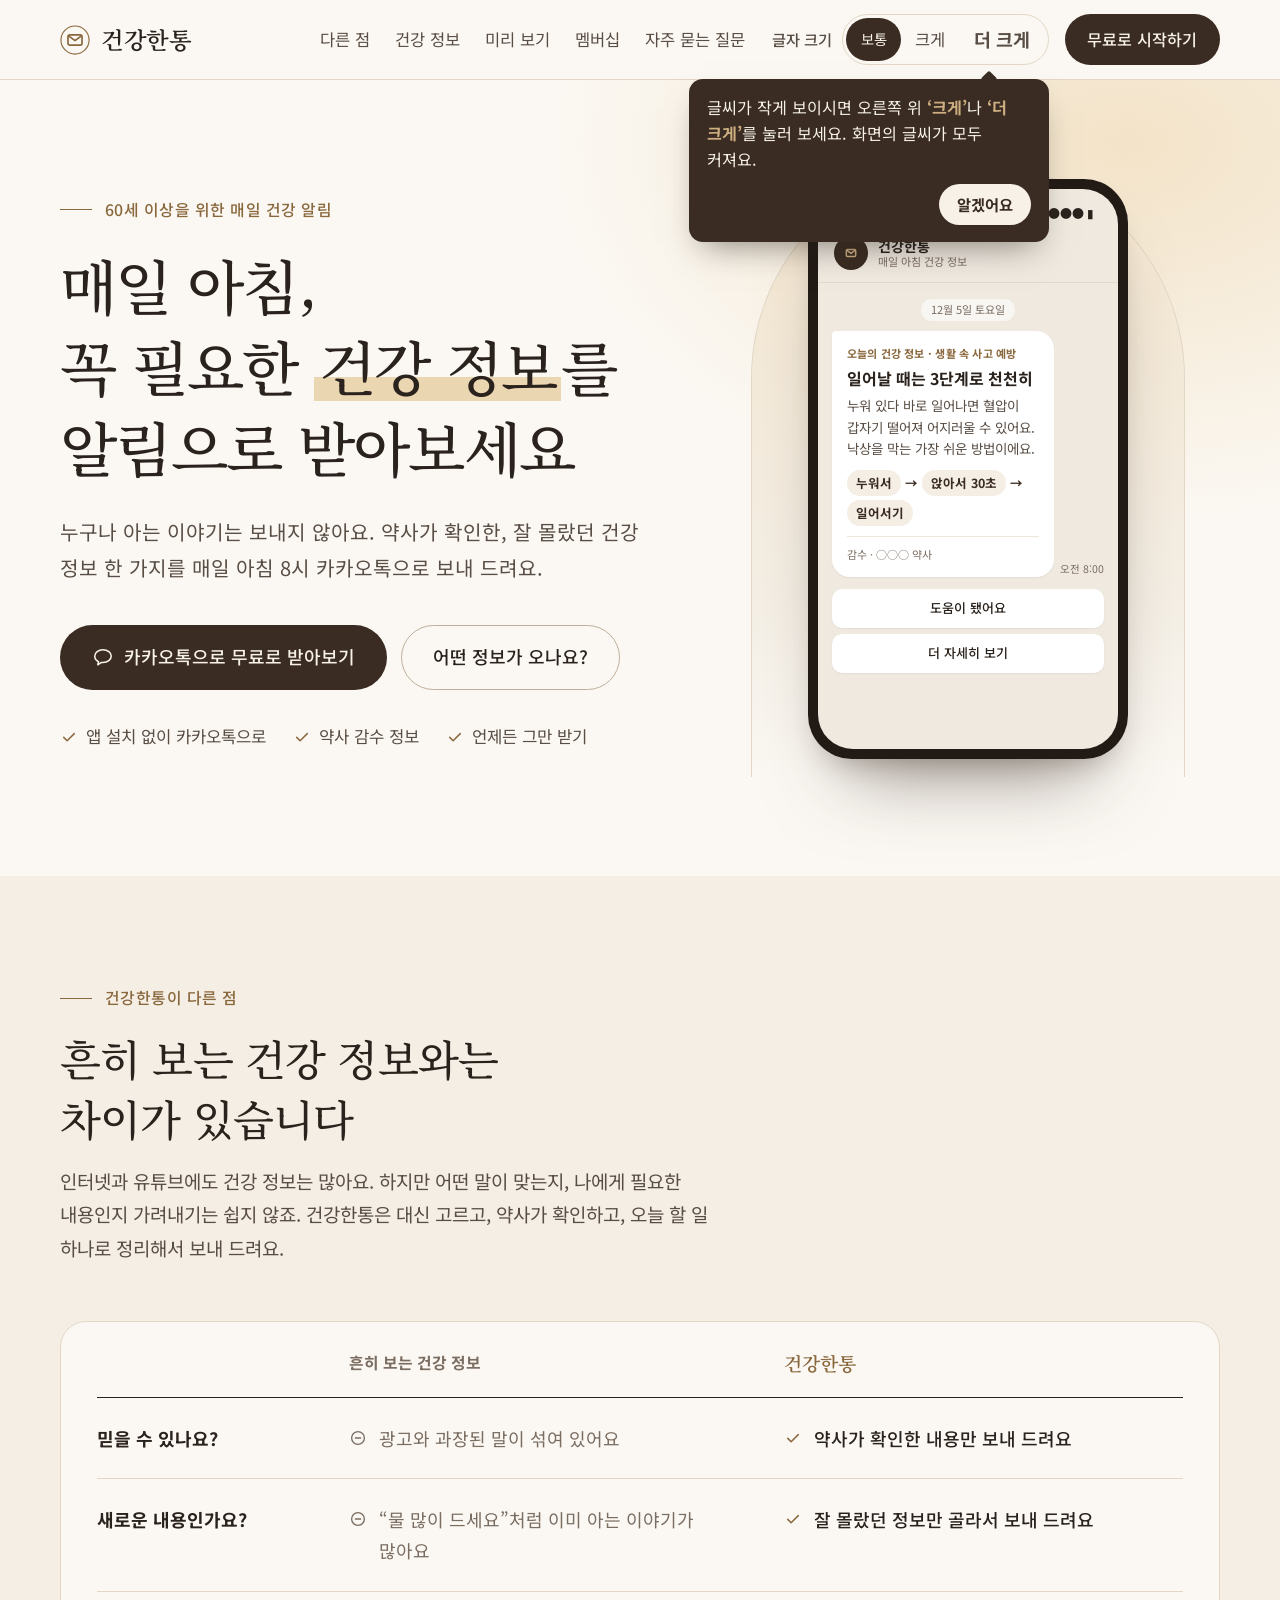
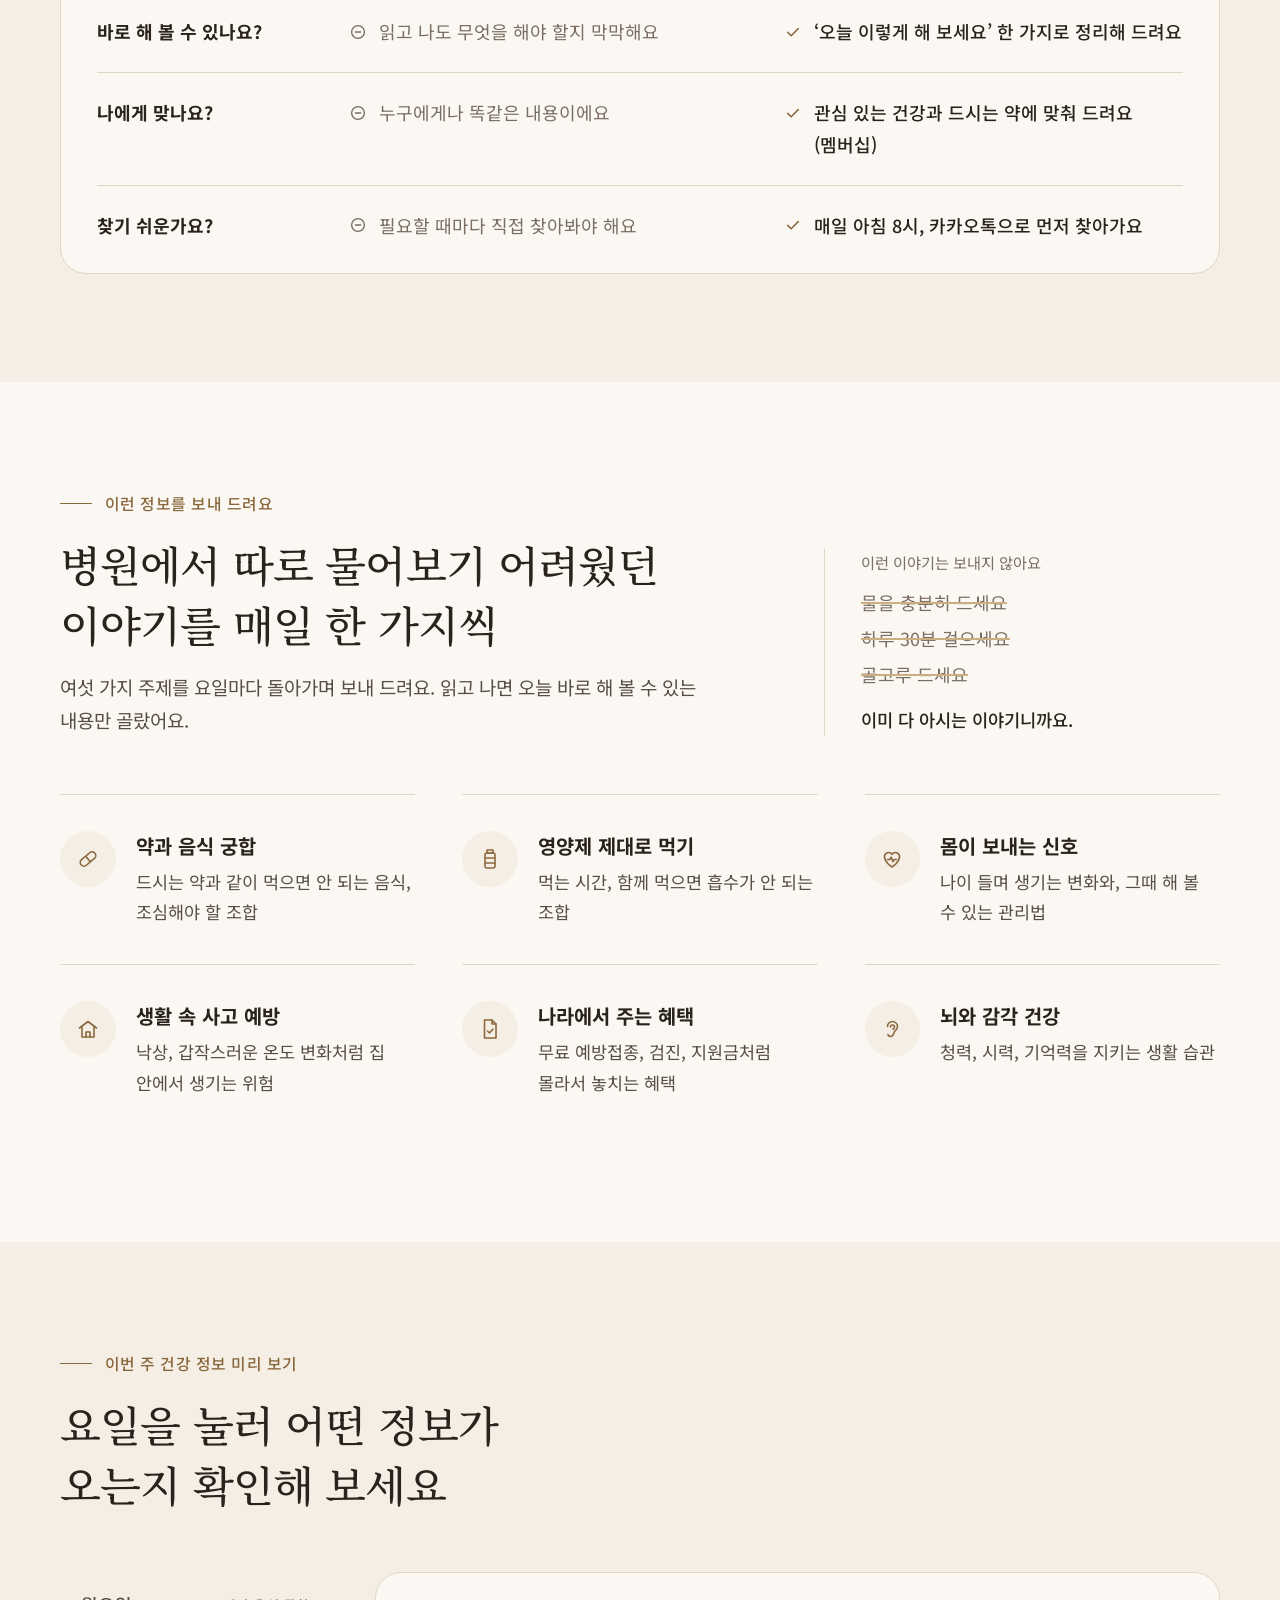
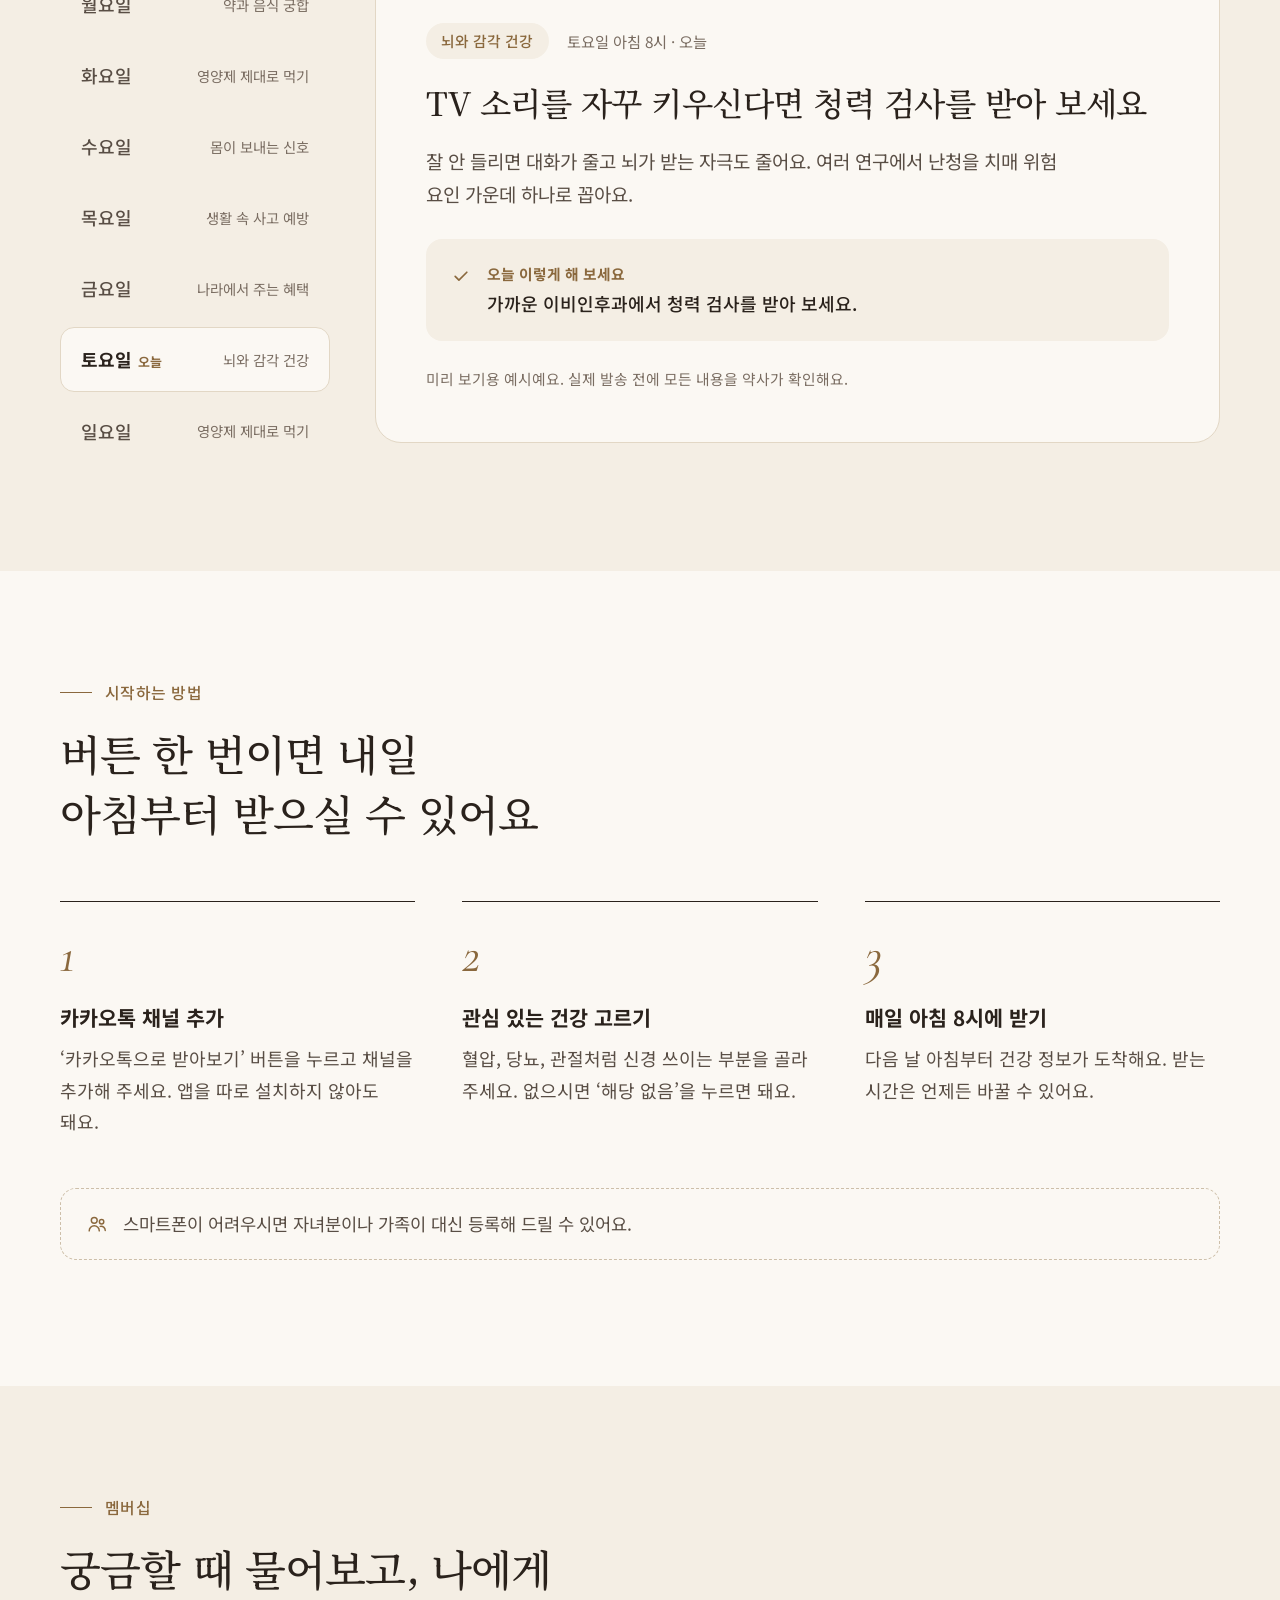
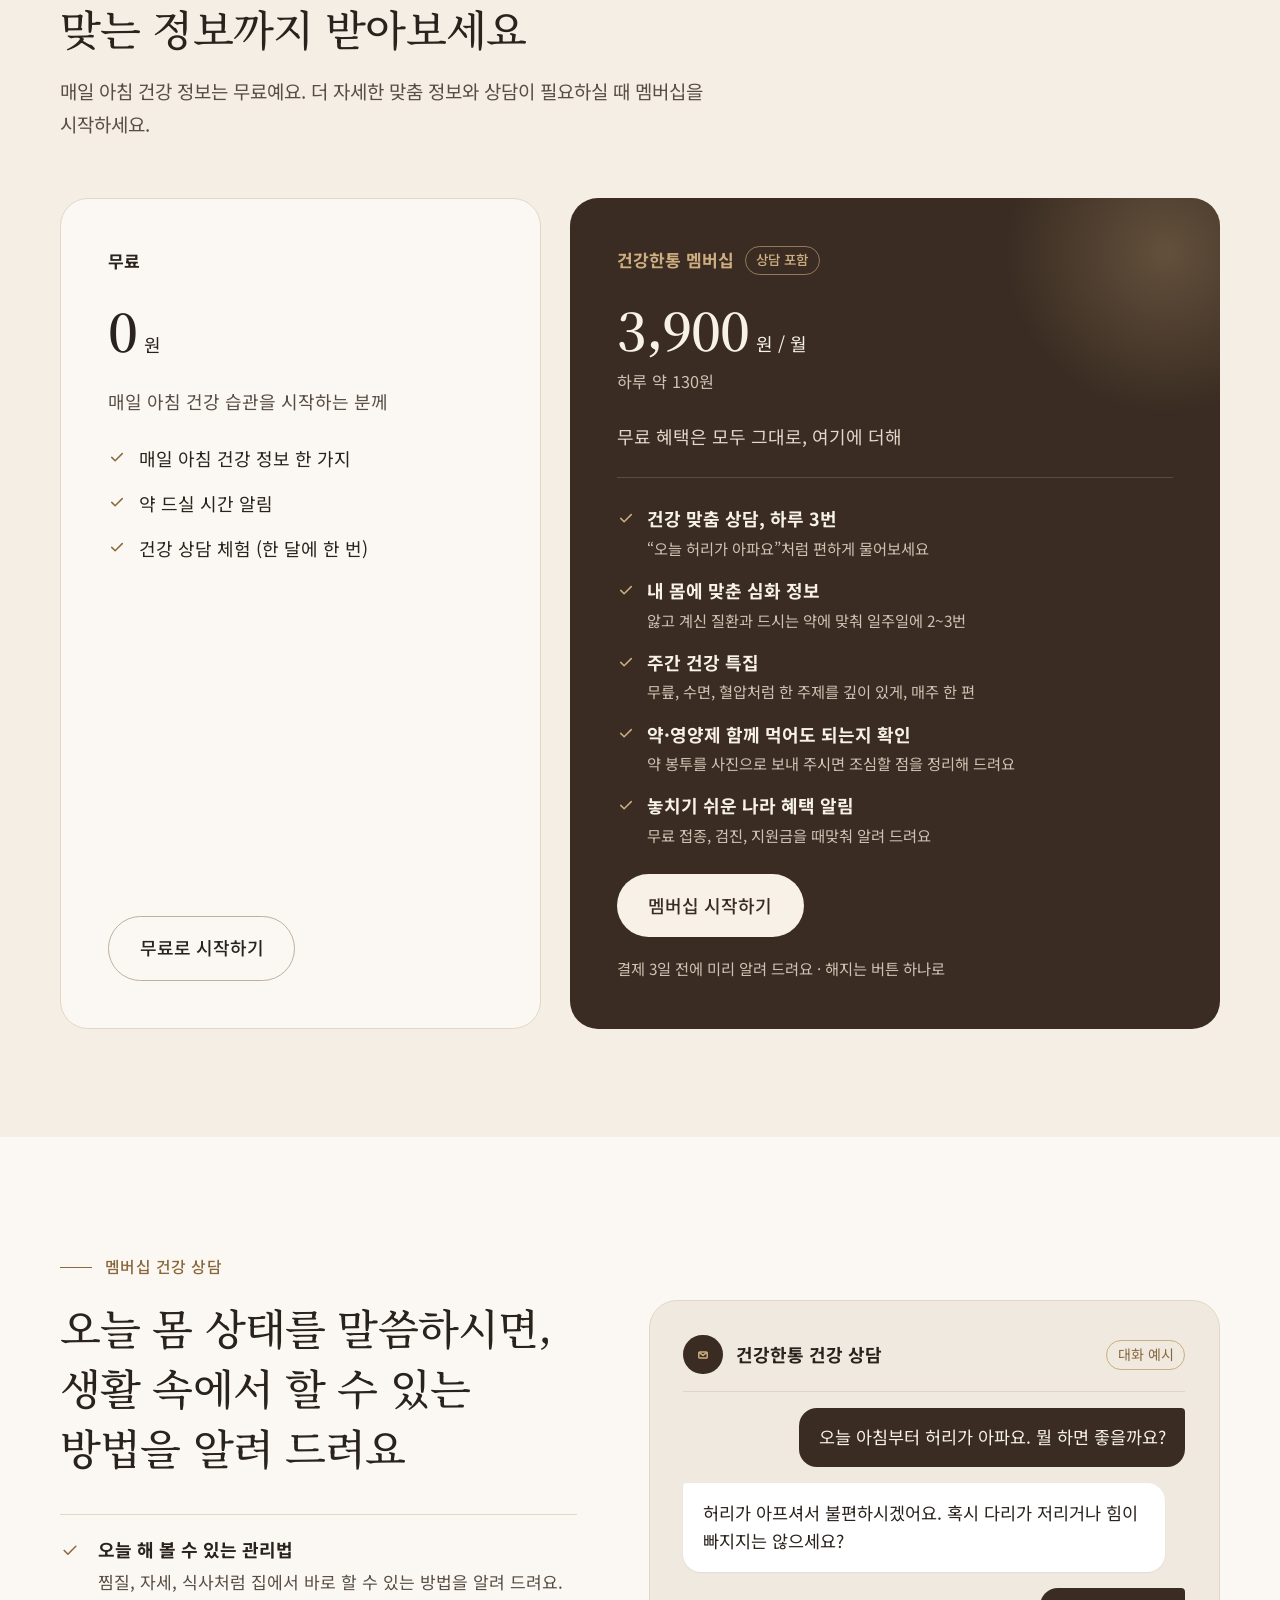
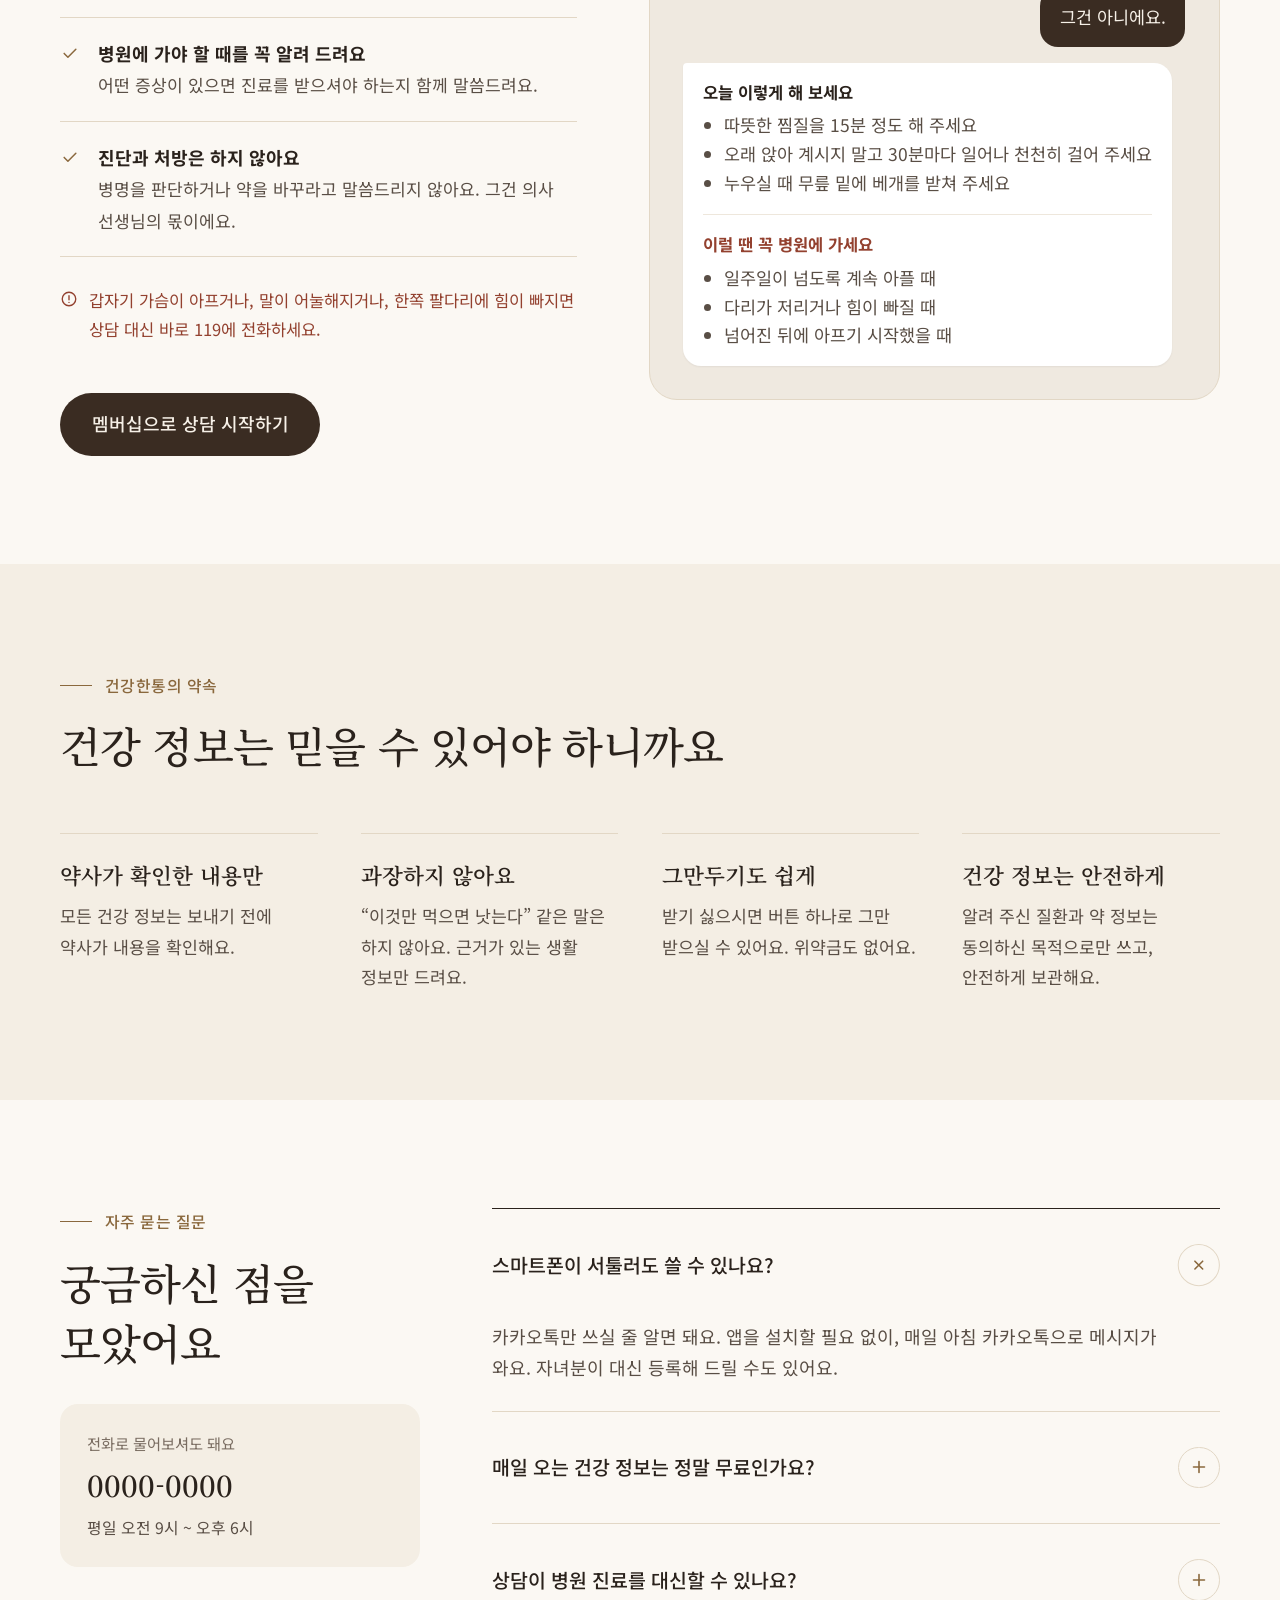
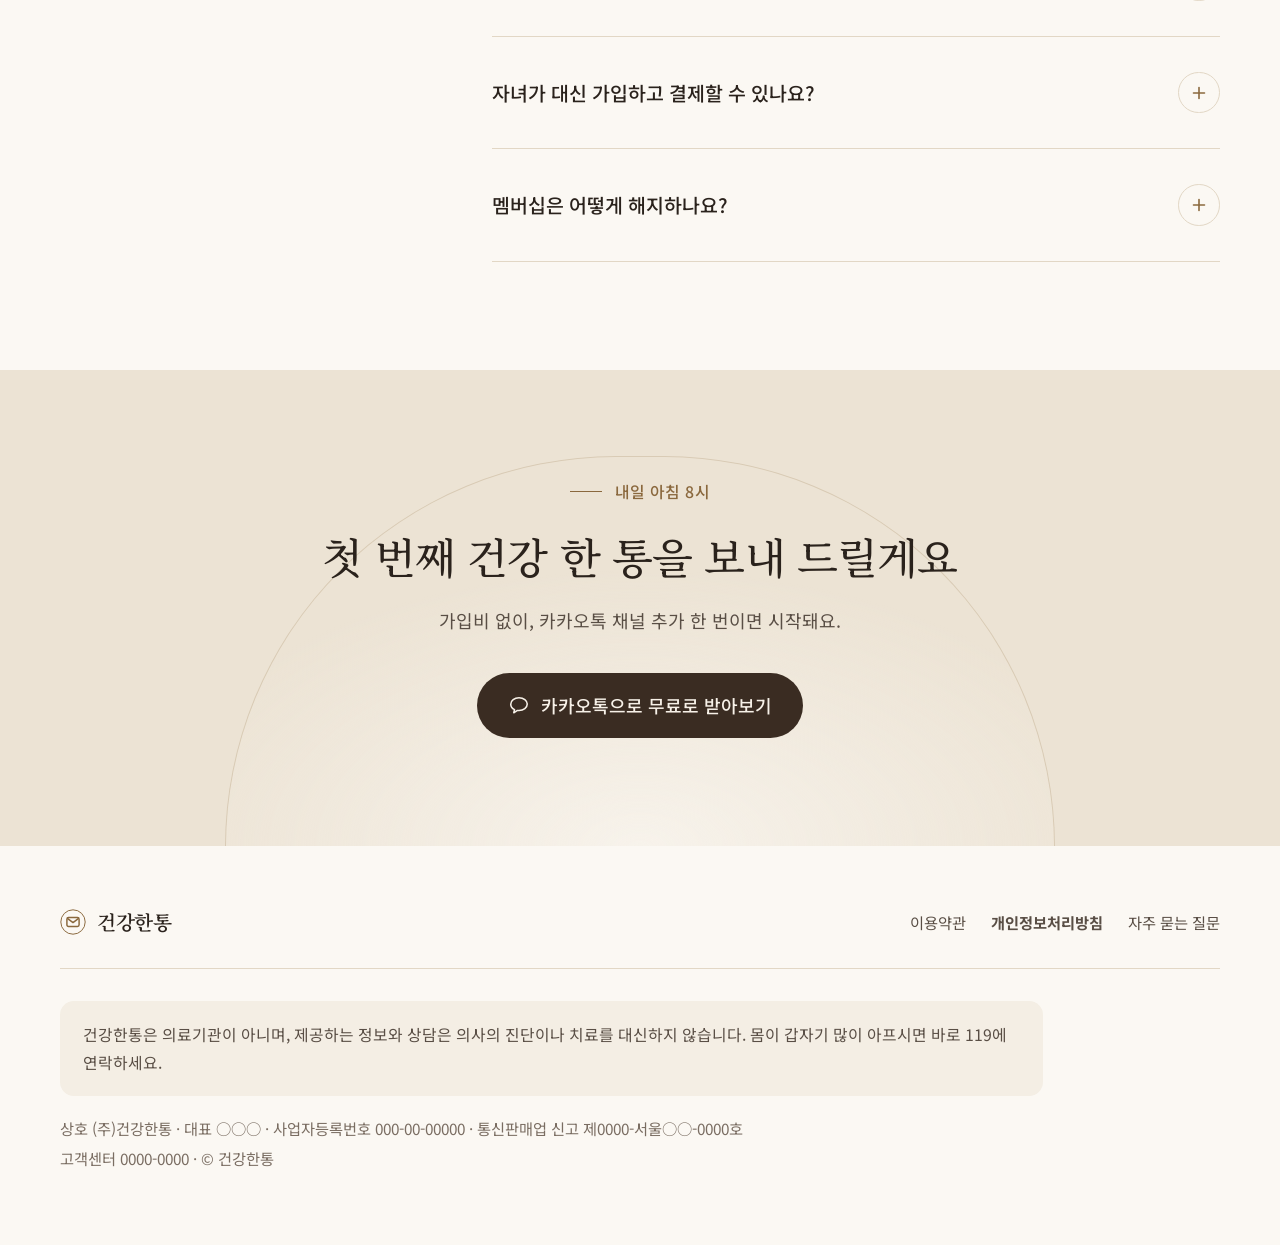
==== commit c2e57b3d: "Rename service to 건강한통 and switch logo to an envelope Replaces the placeholder name 하루온 everywhere o" ====
--- a/index.html
+++ b/index.html
@@ -3,8 +3,8 @@
 <head>
 <meta charset="utf-8">
 <meta name="viewport" content="width=device-width, initial-scale=1, viewport-fit=cover">
-<meta name="description" content="60세 이상을 위한 매일 건강 정보 알림 서비스. 약사가 확인한 건강 정보를 매일 아침 카카오톡으로 보내 드려요.">
-<title>하루온 건강 알림</title>
+<meta name="description" content="건강한통: 60세 이상을 위한 매일 건강 정보 알림 서비스. 약사가 확인한 건강 정보를 매일 아침 카카오톡으로 보내 드려요.">
+<title>건강한통 | 매일 아침 건강 한 통</title>
 <meta name="claude:viewport-fit-sides" content="cover">
 <link rel="preconnect" href="https://fonts.googleapis.com">
 <link rel="preconnect" href="https://fonts.gstatic.com" crossorigin>
@@ -78,7 +78,9 @@
 .brand-name { font-family: var(--serif); font-weight: 600; font-size: 1.3rem; letter-spacing: -.01em; line-height: 1; }
 .brand-latin { font-family: var(--latin); font-style: italic; font-size: 1rem; color: var(--gold); line-height: 1; }
 .nav { display: flex; gap: 1.4rem; margin-left: auto; }
-.nav a { color: var(--ink-2); text-decoration: none; font-size: .92rem; padding-block: .5rem; }
+.nav a { color: var(--ink-2); text-decoration: none; font-size: .92rem; padding-block: .5rem; white-space: nowrap; }
+.brand, .header-cta { white-space: nowrap; flex-shrink: 0; }
+@media (max-width: 1440px) { .brand-latin { display: none; } }
 .nav a:hover { color: var(--ink); }
 .header-tools { display: flex; align-items: center; gap: .9rem; }
 .textsize { display: flex; align-items: center; gap: .55rem; position: relative; }
@@ -519,14 +521,13 @@
 <body>
 <header class="site-header">
   <div class="wrap header-inner">
-    <a class="brand" href="#top" aria-label="하루온 처음으로">
+    <a class="brand" href="#top" aria-label="건강한통 처음으로">
       <svg width="30" height="30" viewBox="0 0 32 32" fill="none" stroke="currentColor" aria-hidden="true">
         <circle cx="16" cy="16" r="15" stroke-width="1.2"/>
-        <path d="M9 20a7 7 0 0 1 14 0" stroke-width="1.8" stroke-linecap="round"/>
-        <path d="M6.5 23.5h19" stroke-width="1.4" stroke-linecap="round"/>
+        <rect x="8.5" y="10.5" width="15" height="11" rx="2" stroke-width="1.8"/><path d="M9.5 11.8l6.5 4.9 6.5-4.9" stroke-width="1.8" stroke-linecap="round" stroke-linejoin="round"/>
       </svg>
-      <span class="brand-name">하루온</span>
-      <span class="brand-latin">Haruon</span>
+      <span class="brand-name">건강한통</span>
+      <span class="brand-latin">Daily Health Letter</span>
     </a>
     <nav class="nav" aria-label="주요 메뉴">
       <a href="#why">다른 점</a>
@@ -582,10 +583,10 @@
             <div class="status"><span>8:00</span><span>●●● ▮</span></div>
             <div class="chat-top">
               <div class="avatar" aria-hidden="true">
-                <svg width="20" height="20" viewBox="0 0 32 32" fill="none" stroke="currentColor"><path d="M9 20a7 7 0 0 1 14 0" stroke-width="2.4" stroke-linecap="round"/><path d="M6.5 23.5h19" stroke-width="2" stroke-linecap="round"/></svg>
+                <svg width="20" height="20" viewBox="0 0 32 32" fill="none" stroke="currentColor"><rect x="8.5" y="10.5" width="15" height="11" rx="2" stroke-width="2.4"/><path d="M9.5 11.8l6.5 4.9 6.5-4.9" stroke-width="2.4" stroke-linecap="round" stroke-linejoin="round"/></svg>
               </div>
               <div>
-                <div class="chat-name">하루온</div>
+                <div class="chat-name">건강한통</div>
                 <div class="chat-sub">매일 아침 건강 정보</div>
               </div>
             </div>
@@ -616,38 +617,38 @@
   <section class="section band-sand" id="why" aria-labelledby="why-title">
     <div class="wrap">
       <div class="section-head">
-        <span class="eyebrow">하루온이 다른 점</span>
+        <span class="eyebrow">건강한통이 다른 점</span>
         <h2 id="why-title">흔히 보는 건강 정보와는 차이가 있습니다</h2>
-        <p>인터넷과 유튜브에도 건강 정보는 많아요. 하지만 어떤 말이 맞는지, 나에게 필요한 내용인지 가려내기는 쉽지 않죠. 하루온은 대신 고르고, 약사가 확인하고, 오늘 할 일 하나로 정리해서 보내 드려요.</p>
+        <p>인터넷과 유튜브에도 건강 정보는 많아요. 하지만 어떤 말이 맞는지, 나에게 필요한 내용인지 가려내기는 쉽지 않죠. 건강한통은 대신 고르고, 약사가 확인하고, 오늘 할 일 하나로 정리해서 보내 드려요.</p>
       </div>
       <div class="diff">
         <div class="diff-row diff-headrow" aria-hidden="true">
-          <span></span><span>흔히 보는 건강 정보</span><span class="us">하루온</span>
+          <span></span><span>흔히 보는 건강 정보</span><span class="us">건강한통</span>
         </div>
         <div class="diff-row">
           <div class="diff-topic">믿을 수 있나요?</div>
           <div class="diff-them" data-label="흔히 보는 건강 정보"><svg width="18" height="18" viewBox="0 0 24 24" fill="none" stroke="currentColor" stroke-width="1.8" aria-hidden="true"><circle cx="12" cy="12" r="8.5"/><path d="M8.5 12h7" stroke-linecap="round"/></svg><span>광고와 과장된 말이 섞여 있어요</span></div>
-          <div class="diff-us" data-label="하루온"><svg width="18" height="18" viewBox="0 0 24 24" fill="none" stroke="currentColor" stroke-width="2" aria-hidden="true"><path d="M5 12.5l4.5 4.5L19 7.5" stroke-linecap="round" stroke-linejoin="round"/></svg><span>약사가 확인한 내용만 보내 드려요</span></div>
+          <div class="diff-us" data-label="건강한통"><svg width="18" height="18" viewBox="0 0 24 24" fill="none" stroke="currentColor" stroke-width="2" aria-hidden="true"><path d="M5 12.5l4.5 4.5L19 7.5" stroke-linecap="round" stroke-linejoin="round"/></svg><span>약사가 확인한 내용만 보내 드려요</span></div>
         </div>
         <div class="diff-row">
           <div class="diff-topic">새로운 내용인가요?</div>
           <div class="diff-them" data-label="흔히 보는 건강 정보"><svg width="18" height="18" viewBox="0 0 24 24" fill="none" stroke="currentColor" stroke-width="1.8" aria-hidden="true"><circle cx="12" cy="12" r="8.5"/><path d="M8.5 12h7" stroke-linecap="round"/></svg><span>“물 많이 드세요”처럼 이미 아는 이야기가 많아요</span></div>
-          <div class="diff-us" data-label="하루온"><svg width="18" height="18" viewBox="0 0 24 24" fill="none" stroke="currentColor" stroke-width="2" aria-hidden="true"><path d="M5 12.5l4.5 4.5L19 7.5" stroke-linecap="round" stroke-linejoin="round"/></svg><span>잘 몰랐던 정보만 골라서 보내 드려요</span></div>
+          <div class="diff-us" data-label="건강한통"><svg width="18" height="18" viewBox="0 0 24 24" fill="none" stroke="currentColor" stroke-width="2" aria-hidden="true"><path d="M5 12.5l4.5 4.5L19 7.5" stroke-linecap="round" stroke-linejoin="round"/></svg><span>잘 몰랐던 정보만 골라서 보내 드려요</span></div>
         </div>
         <div class="diff-row">
           <div class="diff-topic">바로 해 볼 수 있나요?</div>
           <div class="diff-them" data-label="흔히 보는 건강 정보"><svg width="18" height="18" viewBox="0 0 24 24" fill="none" stroke="currentColor" stroke-width="1.8" aria-hidden="true"><circle cx="12" cy="12" r="8.5"/><path d="M8.5 12h7" stroke-linecap="round"/></svg><span>읽고 나도 무엇을 해야 할지 막막해요</span></div>
-          <div class="diff-us" data-label="하루온"><svg width="18" height="18" viewBox="0 0 24 24" fill="none" stroke="currentColor" stroke-width="2" aria-hidden="true"><path d="M5 12.5l4.5 4.5L19 7.5" stroke-linecap="round" stroke-linejoin="round"/></svg><span>‘오늘 이렇게 해 보세요’ 한 가지로 정리해 드려요</span></div>
+          <div class="diff-us" data-label="건강한통"><svg width="18" height="18" viewBox="0 0 24 24" fill="none" stroke="currentColor" stroke-width="2" aria-hidden="true"><path d="M5 12.5l4.5 4.5L19 7.5" stroke-linecap="round" stroke-linejoin="round"/></svg><span>‘오늘 이렇게 해 보세요’ 한 가지로 정리해 드려요</span></div>
         </div>
         <div class="diff-row">
           <div class="diff-topic">나에게 맞나요?</div>
           <div class="diff-them" data-label="흔히 보는 건강 정보"><svg width="18" height="18" viewBox="0 0 24 24" fill="none" stroke="currentColor" stroke-width="1.8" aria-hidden="true"><circle cx="12" cy="12" r="8.5"/><path d="M8.5 12h7" stroke-linecap="round"/></svg><span>누구에게나 똑같은 내용이에요</span></div>
-          <div class="diff-us" data-label="하루온"><svg width="18" height="18" viewBox="0 0 24 24" fill="none" stroke="currentColor" stroke-width="2" aria-hidden="true"><path d="M5 12.5l4.5 4.5L19 7.5" stroke-linecap="round" stroke-linejoin="round"/></svg><span>관심 있는 건강과 드시는 약에 맞춰 드려요 (멤버십)</span></div>
+          <div class="diff-us" data-label="건강한통"><svg width="18" height="18" viewBox="0 0 24 24" fill="none" stroke="currentColor" stroke-width="2" aria-hidden="true"><path d="M5 12.5l4.5 4.5L19 7.5" stroke-linecap="round" stroke-linejoin="round"/></svg><span>관심 있는 건강과 드시는 약에 맞춰 드려요 (멤버십)</span></div>
         </div>
         <div class="diff-row">
           <div class="diff-topic">찾기 쉬운가요?</div>
           <div class="diff-them" data-label="흔히 보는 건강 정보"><svg width="18" height="18" viewBox="0 0 24 24" fill="none" stroke="currentColor" stroke-width="1.8" aria-hidden="true"><circle cx="12" cy="12" r="8.5"/><path d="M8.5 12h7" stroke-linecap="round"/></svg><span>필요할 때마다 직접 찾아봐야 해요</span></div>
-          <div class="diff-us" data-label="하루온"><svg width="18" height="18" viewBox="0 0 24 24" fill="none" stroke="currentColor" stroke-width="2" aria-hidden="true"><path d="M5 12.5l4.5 4.5L19 7.5" stroke-linecap="round" stroke-linejoin="round"/></svg><span>매일 아침 8시, 카카오톡으로 먼저 찾아가요</span></div>
+          <div class="diff-us" data-label="건강한통"><svg width="18" height="18" viewBox="0 0 24 24" fill="none" stroke="currentColor" stroke-width="2" aria-hidden="true"><path d="M5 12.5l4.5 4.5L19 7.5" stroke-linecap="round" stroke-linejoin="round"/></svg><span>매일 아침 8시, 카카오톡으로 먼저 찾아가요</span></div>
         </div>
       </div>
     </div>
@@ -812,7 +813,7 @@
         </div>
 
         <div class="plan plan-member">
-          <div class="plan-name">하루온 멤버십 <span class="badge">상담 포함</span></div>
+          <div class="plan-name">건강한통 멤버십 <span class="badge">상담 포함</span></div>
           <div class="price">
             <span class="price-num">3,900</span><span class="price-unit">원 / 월</span>
             <span class="price-sub">하루 약 130원</span>
@@ -863,8 +864,8 @@
       <div class="chat-window" aria-label="건강 상담 대화 예시">
         <div class="cw-head">
           <div class="cw-title">
-            <div class="avatar" aria-hidden="true"><svg width="18" height="18" viewBox="0 0 32 32" fill="none" stroke="currentColor"><path d="M9 20a7 7 0 0 1 14 0" stroke-width="2.6" stroke-linecap="round"/><path d="M6.5 23.5h19" stroke-width="2.2" stroke-linecap="round"/></svg></div>
-            하루온 건강 상담
+            <div class="avatar" aria-hidden="true"><svg width="18" height="18" viewBox="0 0 32 32" fill="none" stroke="currentColor"><rect x="8.5" y="10.5" width="15" height="11" rx="2" stroke-width="2.6"/><path d="M9.5 11.8l6.5 4.9 6.5-4.9" stroke-width="2.6" stroke-linecap="round" stroke-linejoin="round"/></svg></div>
+            건강한통 건강 상담
           </div>
           <span class="cw-tag">대화 예시</span>
         </div>
@@ -897,7 +898,7 @@
   <section class="section band-sand" aria-labelledby="promise-title">
     <div class="wrap">
       <div class="section-head">
-        <span class="eyebrow">하루온의 약속</span>
+        <span class="eyebrow">건강한통의 약속</span>
         <h2 id="promise-title">건강 정보는 믿을 수 있어야 하니까요</h2>
       </div>
       <div class="promises">
@@ -946,7 +947,7 @@
         </details>
         <details>
           <summary>상담이 병원 진료를 대신할 수 있나요?<span class="faq-plus" aria-hidden="true"><svg width="14" height="14" viewBox="0 0 14 14" stroke="currentColor" stroke-width="1.6" stroke-linecap="round"><path d="M7 1.5v11M1.5 7h11"/></svg></span></summary>
-          <p>아니요. 하루온은 생활 속 건강 관리 정보를 드리는 서비스예요. 병명을 판단하거나 약을 처방하지 않아요. 진료가 필요해 보이면 병원에 가시도록 안내해 드려요.</p>
+          <p>아니요. 건강한통은 생활 속 건강 관리 정보를 드리는 서비스예요. 병명을 판단하거나 약을 처방하지 않아요. 진료가 필요해 보이면 병원에 가시도록 안내해 드려요.</p>
         </details>
         <details>
           <summary>자녀가 대신 가입하고 결제할 수 있나요?<span class="faq-plus" aria-hidden="true"><svg width="14" height="14" viewBox="0 0 14 14" stroke="currentColor" stroke-width="1.6" stroke-linecap="round"><path d="M7 1.5v11M1.5 7h11"/></svg></span></summary>
@@ -965,7 +966,7 @@
     <div class="final-arch" aria-hidden="true"></div>
     <div class="wrap final-inner">
       <span class="eyebrow">내일 아침 8시</span>
-      <h2 id="final-title">첫 번째 건강 정보를 보내 드릴게요</h2>
+      <h2 id="final-title">첫 번째 건강 한 통을 보내 드릴게요</h2>
       <p>가입비 없이, 카카오톡 채널 추가 한 번이면 시작돼요.</p>
       <a class="btn btn-primary" href="#start">
         <svg width="22" height="22" viewBox="0 0 24 24" fill="none" stroke="currentColor" stroke-width="1.7" aria-hidden="true"><path d="M12 4C7 4 3 7.2 3 11.1c0 2.5 1.6 4.6 4.1 5.9L6.3 20.5l4-2.6c.6.1 1.1.1 1.7.1 5 0 9-3.2 9-7S17 4 12 4z" stroke-linejoin="round"/></svg>
@@ -978,9 +979,9 @@
 <footer class="footer">
   <div class="wrap">
     <div class="footer-top">
-      <a class="brand" href="#top" aria-label="하루온 처음으로">
-        <svg width="26" height="26" viewBox="0 0 32 32" fill="none" stroke="currentColor" aria-hidden="true"><circle cx="16" cy="16" r="15" stroke-width="1.2"/><path d="M9 20a7 7 0 0 1 14 0" stroke-width="1.8" stroke-linecap="round"/><path d="M6.5 23.5h19" stroke-width="1.4" stroke-linecap="round"/></svg>
-        <span class="brand-name" style="font-size:1.1rem">하루온</span>
+      <a class="brand" href="#top" aria-label="건강한통 처음으로">
+        <svg width="26" height="26" viewBox="0 0 32 32" fill="none" stroke="currentColor" aria-hidden="true"><circle cx="16" cy="16" r="15" stroke-width="1.2"/><rect x="8.5" y="10.5" width="15" height="11" rx="2" stroke-width="1.8"/><path d="M9.5 11.8l6.5 4.9 6.5-4.9" stroke-width="1.8" stroke-linecap="round" stroke-linejoin="round"/></svg>
+        <span class="brand-name" style="font-size:1.1rem">건강한통</span>
       </a>
       <nav class="footer-links" aria-label="하단 메뉴">
         <a href="#top">이용약관</a>
@@ -988,8 +989,8 @@
         <a href="#faq">자주 묻는 질문</a>
       </nav>
     </div>
-    <p class="disclaimer">하루온은 의료기관이 아니며, 제공하는 정보와 상담은 의사의 진단이나 치료를 대신하지 않습니다. 몸이 갑자기 많이 아프시면 바로 119에 연락하세요.</p>
-    <p class="biz">상호 (주)하루온 · 대표 ○○○ · 사업자등록번호 000-00-00000 · 통신판매업 신고 제0000-서울○○-0000호<br>고객센터 0000-0000 · © 하루온</p>
+    <p class="disclaimer">건강한통은 의료기관이 아니며, 제공하는 정보와 상담은 의사의 진단이나 치료를 대신하지 않습니다. 몸이 갑자기 많이 아프시면 바로 119에 연락하세요.</p>
+    <p class="biz">상호 (주)건강한통 · 대표 ○○○ · 사업자등록번호 000-00-00000 · 통신판매업 신고 제0000-서울○○-0000호<br>고객센터 0000-0000 · © 건강한통</p>
   </div>
 </footer>
 
@@ -997,7 +998,7 @@
   <form id="pay-form" novalidate>
     <div class="pay-head">
       <div>
-        <p class="pay-kicker">하루온 멤버십</p>
+        <p class="pay-kicker">건강한통 멤버십</p>
         <h2 id="pay-title">멤버십 신청하기</h2>
       </div>
       <button type="button" class="pay-close" data-close>
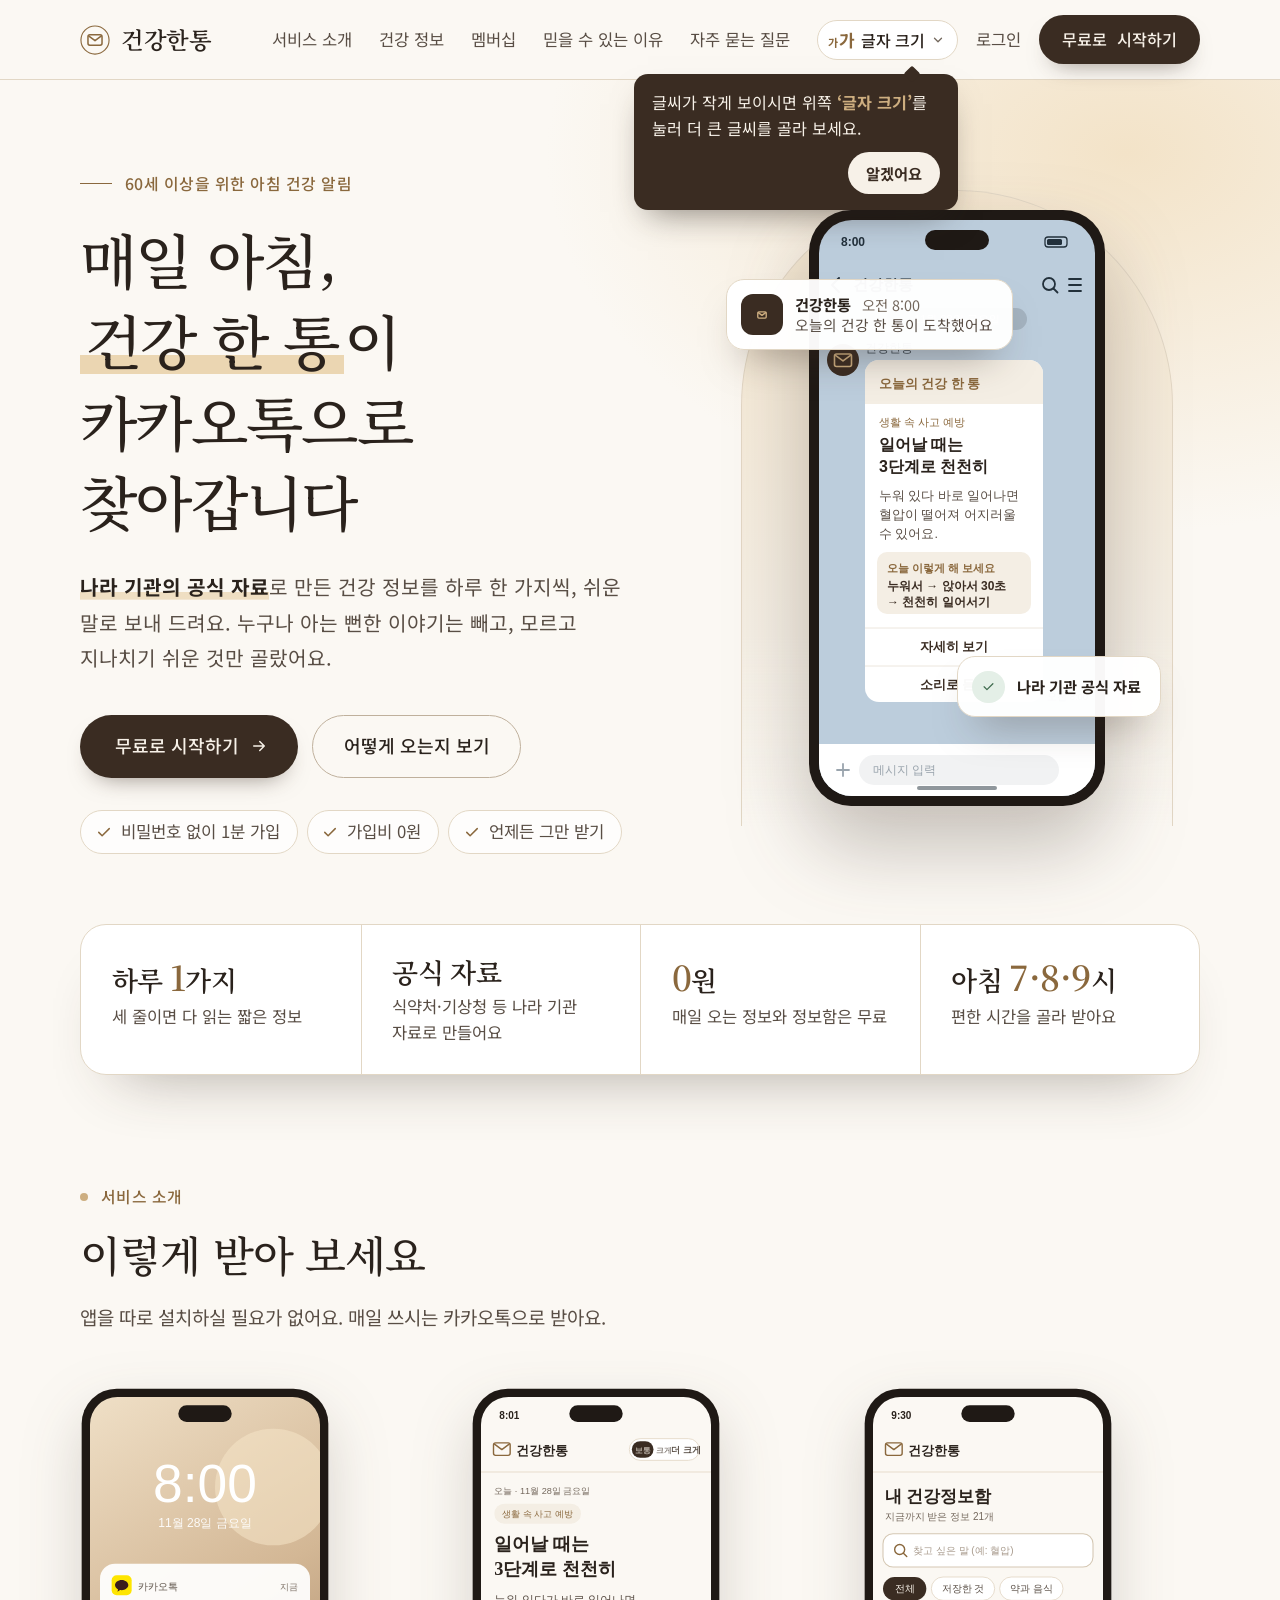
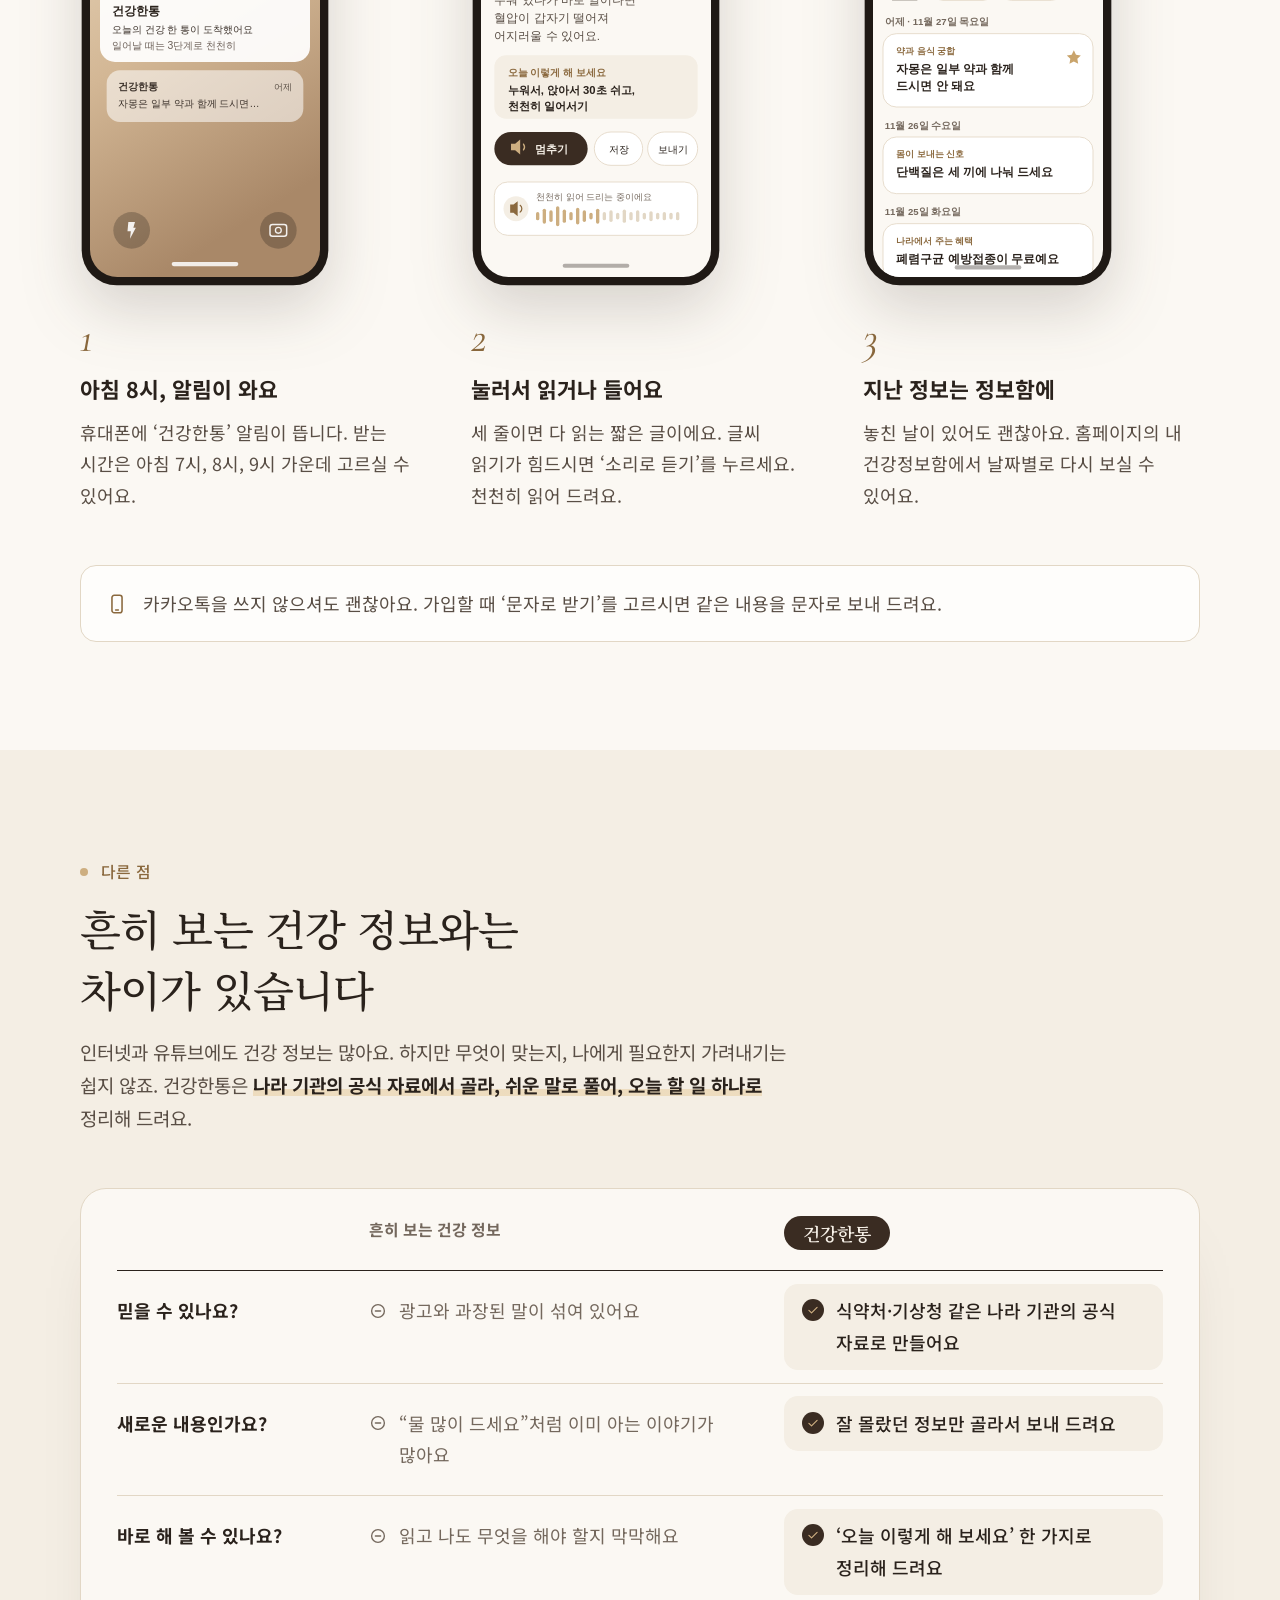
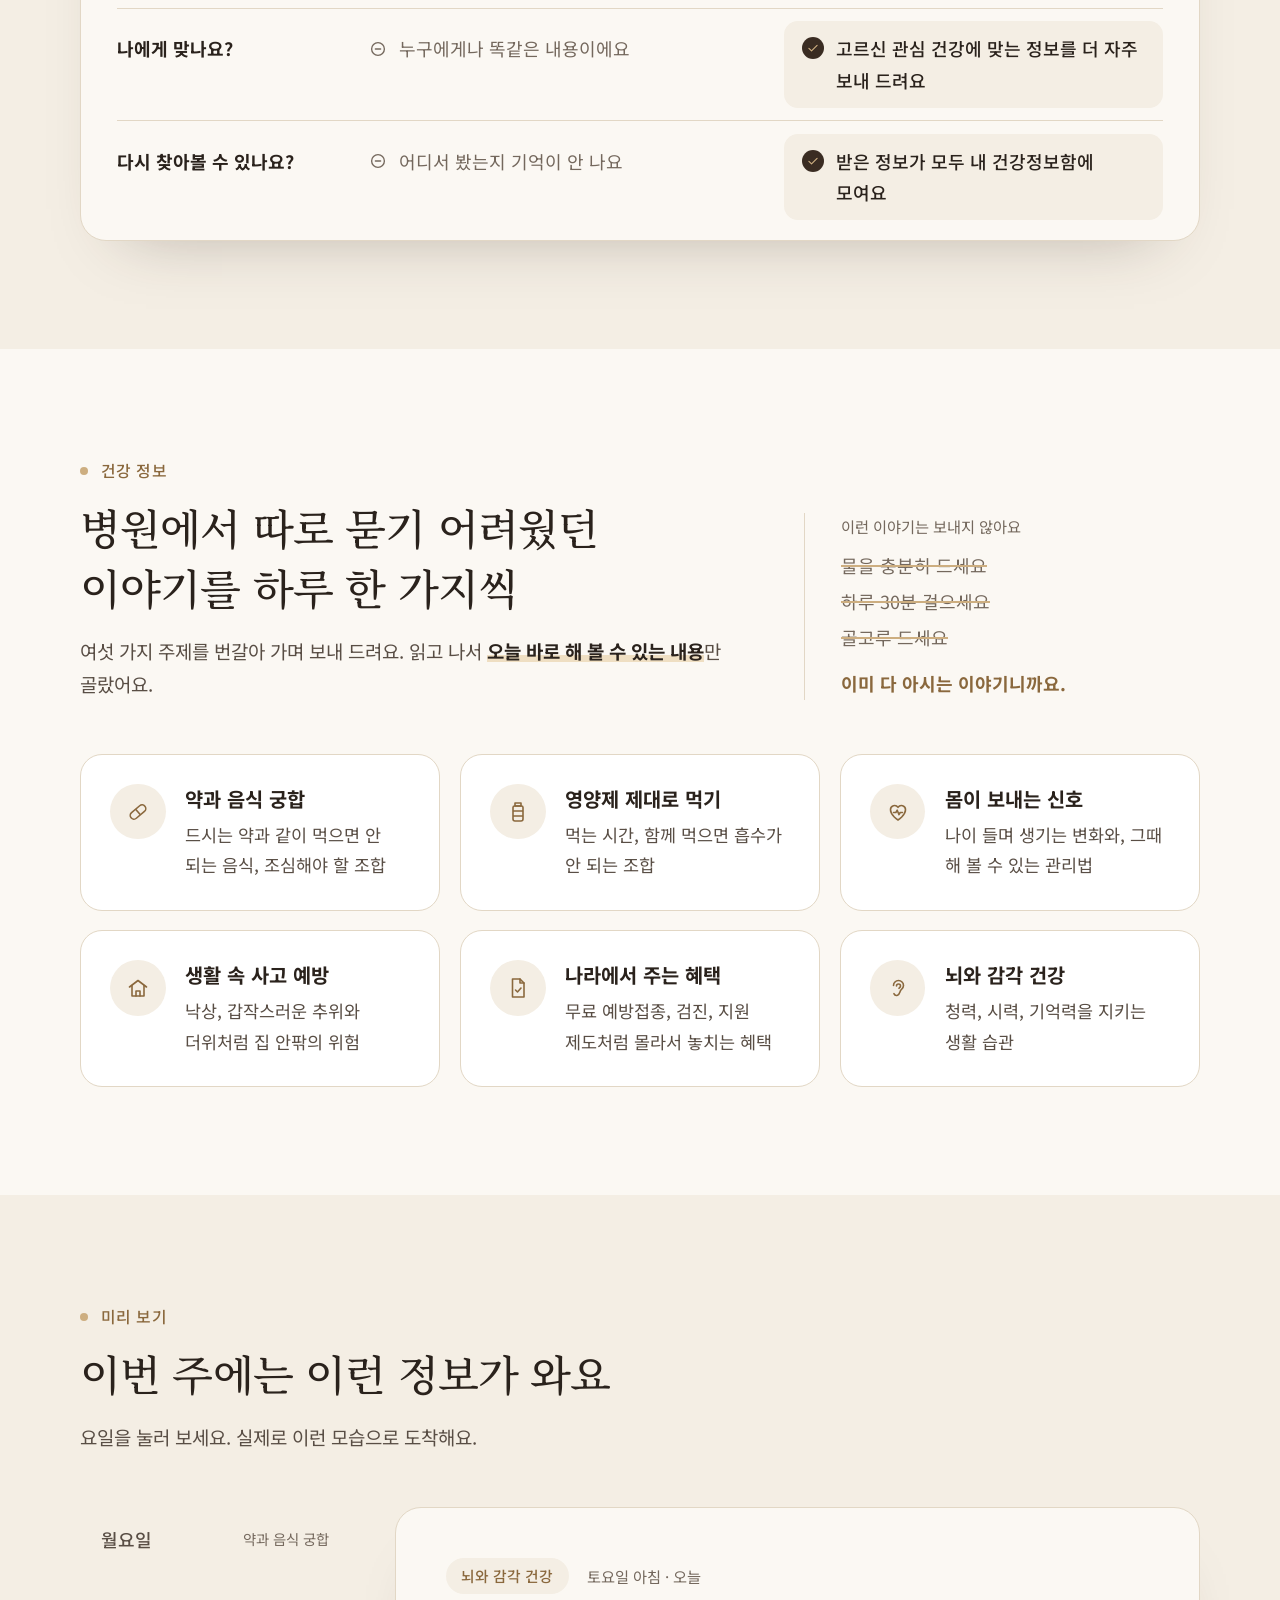
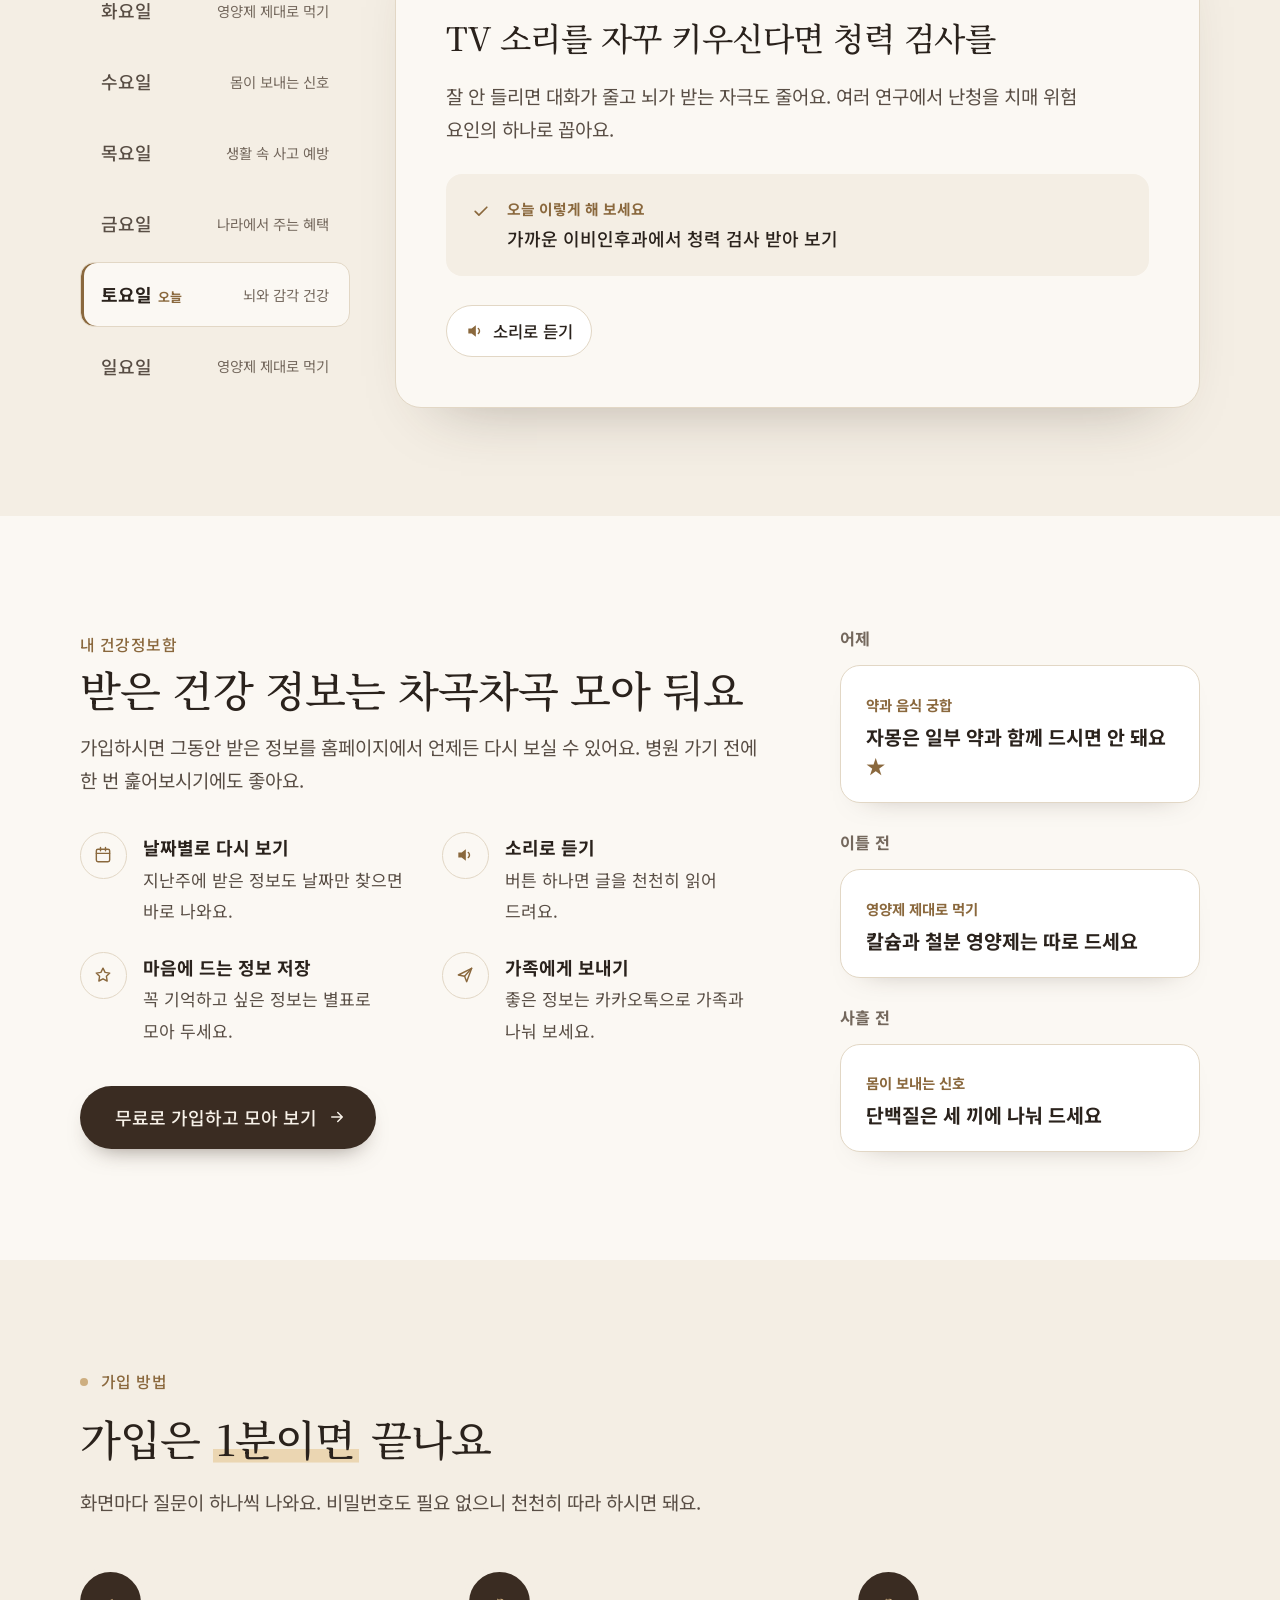
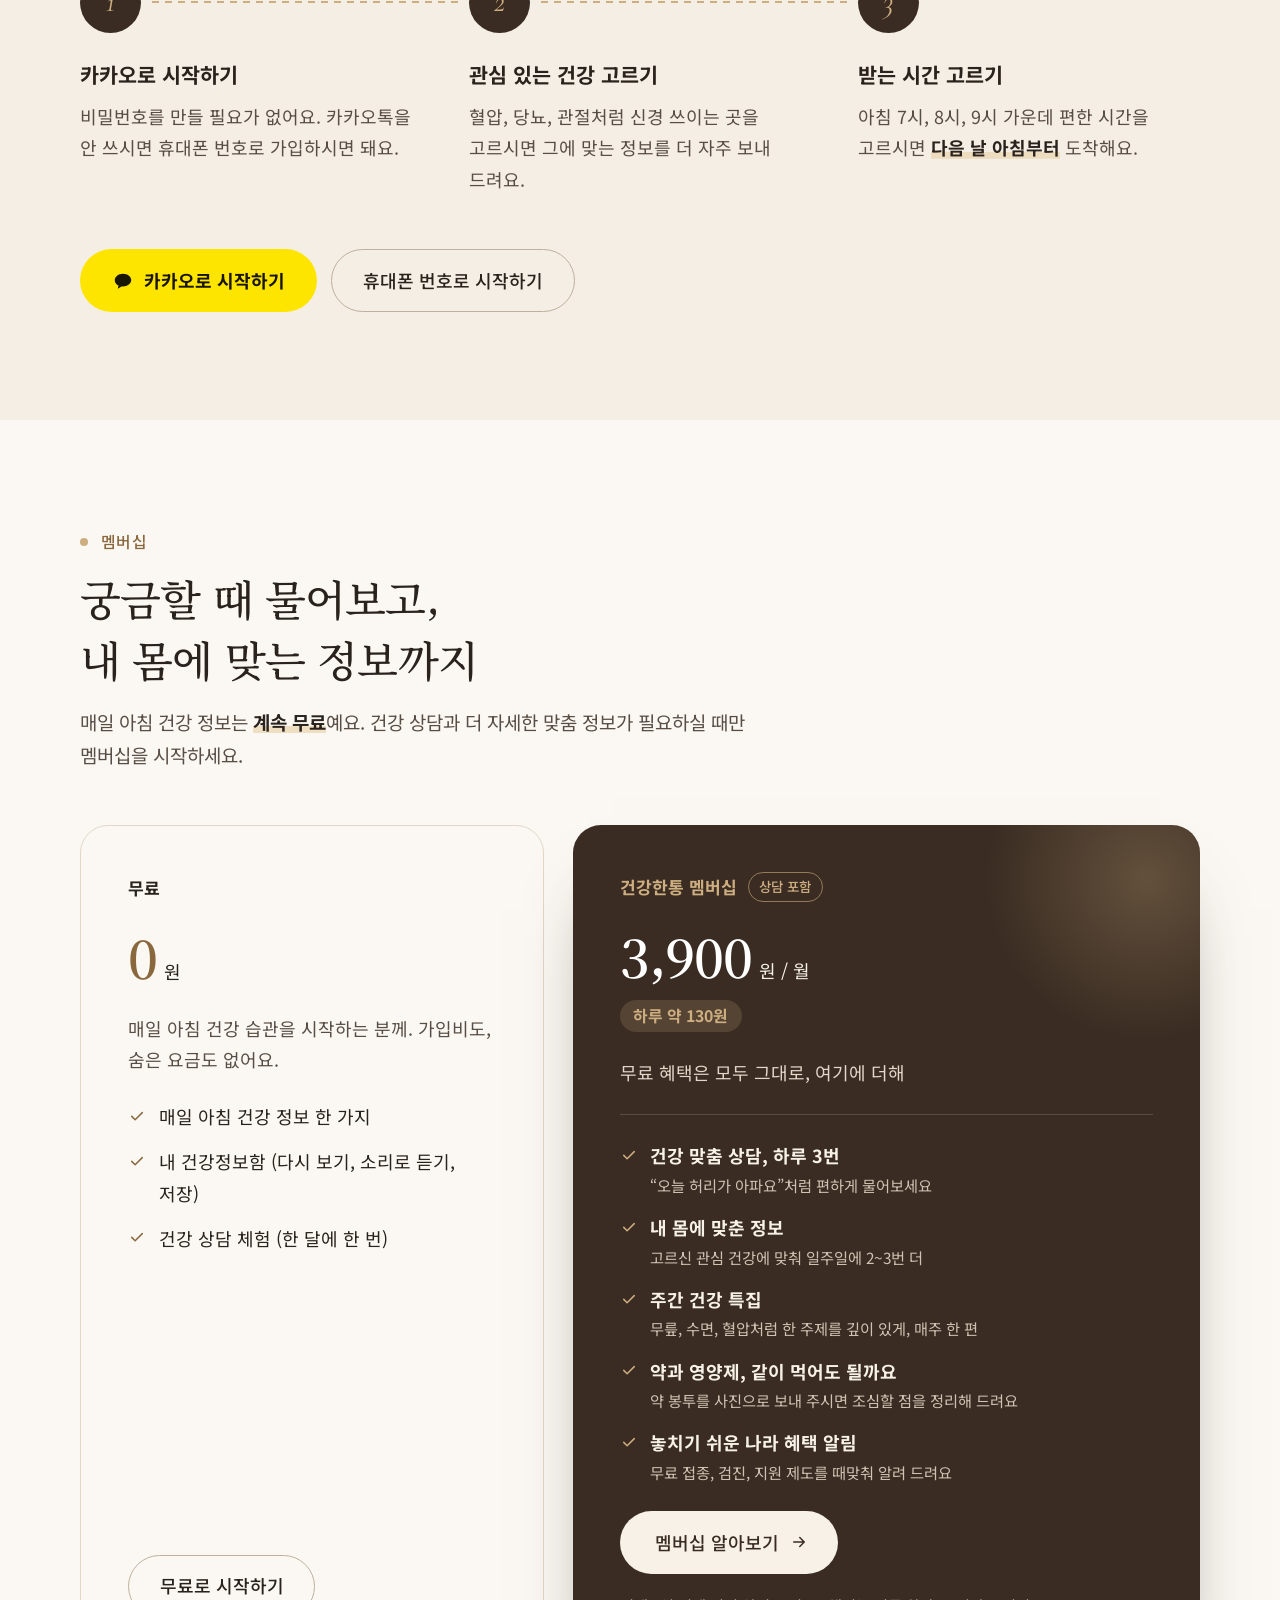
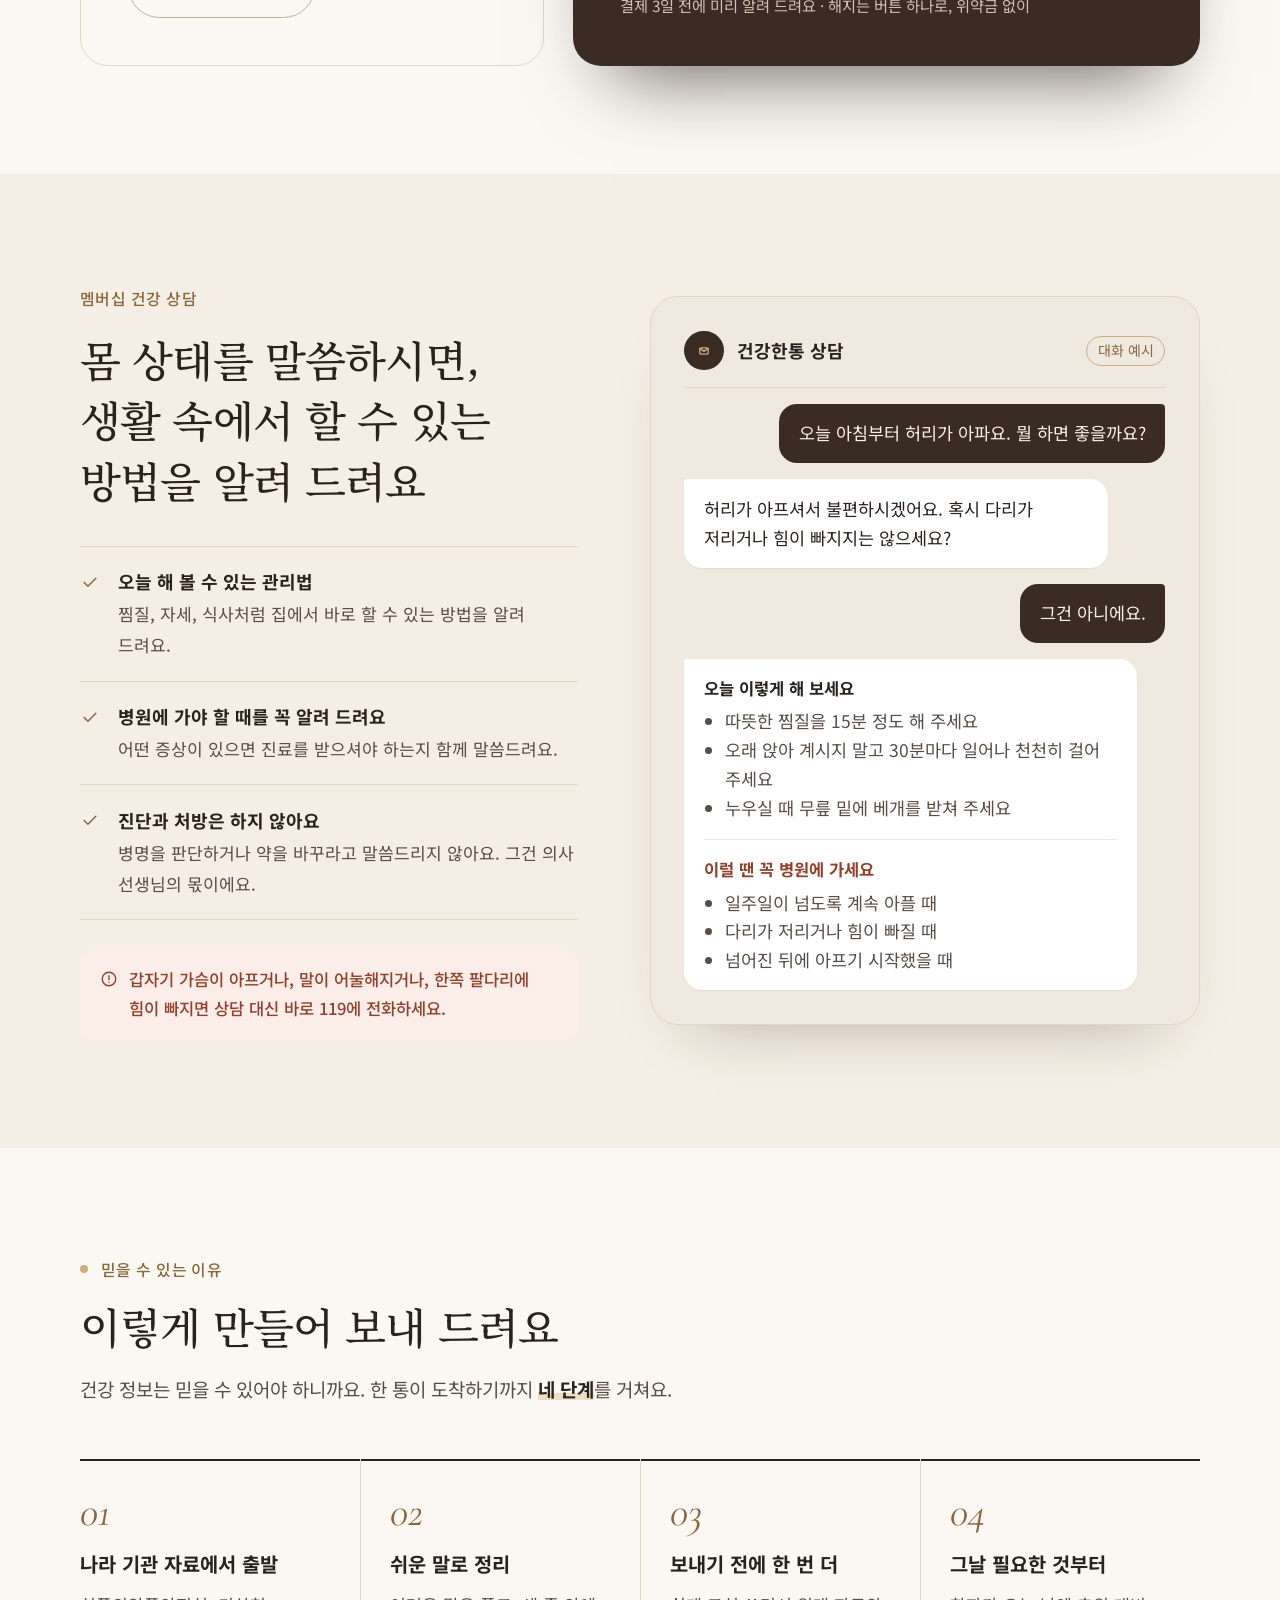
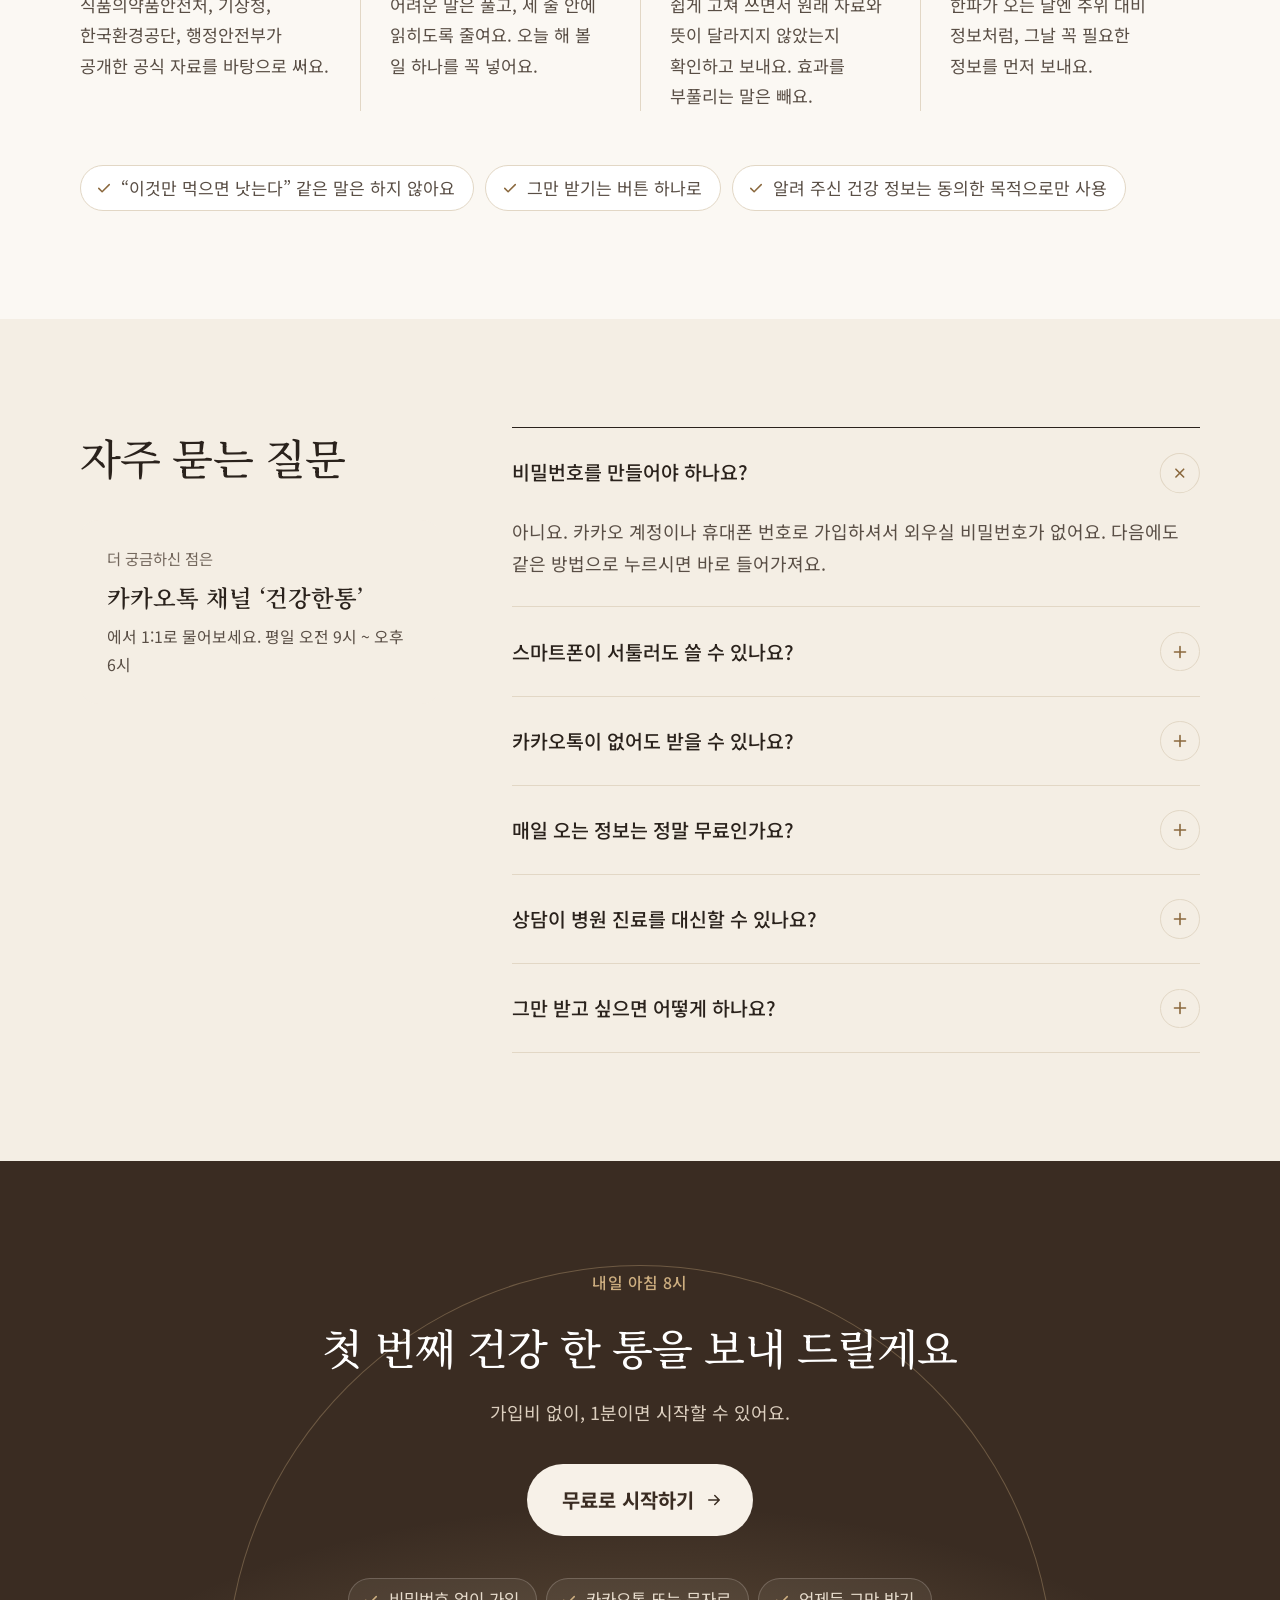
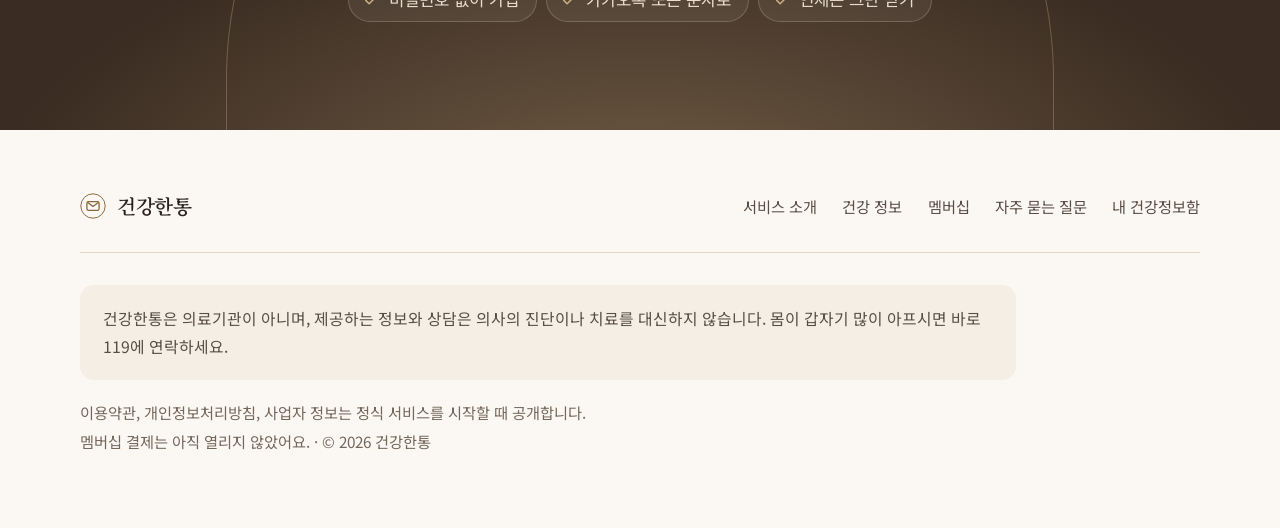
==== commit 63bd7a41: "사이트 개편, 로그인 서버, 정보함, 화면 효과 - 사이트: 가입·로그인(start), 내 건강정보함(my), 멤버십 신청(membership) 페이지 추가 - 첫 화면: 카카오톡" ====
--- a/index.html
+++ b/index.html
@@ -3,632 +3,160 @@
 <head>
 <meta charset="utf-8">
 <meta name="viewport" content="width=device-width, initial-scale=1, viewport-fit=cover">
-<meta name="description" content="건강한통: 60세 이상을 위한 매일 건강 정보 알림 서비스. 약사가 확인한 건강 정보를 매일 아침 카카오톡으로 보내 드려요.">
 <title>건강한통 | 매일 아침 건강 한 통</title>
-<meta name="claude:viewport-fit-sides" content="cover">
+<meta name="description" content="60세 이상을 위한 아침 건강 알림. 식약처·기상청 등 나라 기관의 공식 자료로 만든 건강 정보를 하루 한 가지씩 카카오톡으로 보내 드려요.">
+<link rel="icon" href="assets/img/favicon.svg" type="image/svg+xml">
 <link rel="preconnect" href="https://fonts.googleapis.com">
 <link rel="preconnect" href="https://fonts.gstatic.com" crossorigin>
 <link rel="stylesheet" href="https://fonts.googleapis.com/css2?family=Cormorant+Garamond:ital,wght@1,500&family=Noto+Sans+KR:wght@400;500;700&family=Noto+Serif+KR:wght@500;600&display=swap">
-<style>
-html, body { margin: 0; }
-img { max-width: 100%; }
-/* Layout: 아치형 "아침 창문" 모티프 + 넓은 여백의 단일 컬럼 흐름. 아이보리 바탕, 베이지 띠 섹션으로 리듬. 라이트 테마 하나로 고정. */
-:root {
-  --paper: #FBF8F3;      /* 아이보리 바탕 */
-  --sand: #F4EEE4;       /* 밝은 베이지 띠 */
-  --sand-2: #ECE3D4;     /* 진한 베이지 */
-  --line: #E2D7C5;       /* 가는 선 */
-  --ink: #2A221C;        /* 본문 글자 (따뜻한 먹색) */
-  --ink-2: #594E45;      /* 보조 글자 */
-  --ink-3: #7A6D62;      /* 캡션 */
-  --cocoa: #3A2C22;      /* 주 버튼, 멤버십 카드 */
-  --cocoa-2: #281F18;
-  --gold: #8A683D;       /* 포인트 (글자용) */
-  --gold-soft: #CDAE80;  /* 포인트 (장식용) */
-  --glow: #F3E3C8;       /* 아침 햇살 */
-  --alert: #93412F;      /* 병원 안내 */
-  --on-dark: #F7F1E8;
-
-  --serif: "Noto Serif KR", "Nanum Myeongjo", "AppleMyungjo", "Batang", serif;
-  --sans: "Noto Sans KR", "Apple SD Gothic Neo", "Malgun Gothic", system-ui, sans-serif;
-  --latin: "Cormorant Garamond", "Times New Roman", serif;
-
-  color-scheme: light;
-}
-
-html { font-size: 112.5%; scroll-behavior: smooth; }
-html[data-size="lg"] { font-size: 125%; }
-html[data-size="xl"] { font-size: 137.5%; }
-@media (prefers-reduced-motion: reduce) { html { scroll-behavior: auto; } * { transition: none !important; } }
-
-body {
-  background: var(--paper);
-  color: var(--ink);
-  font-family: var(--sans);
-  font-size: 1rem;
-  line-height: 1.75;
-  word-break: keep-all;
-  overflow-wrap: break-word;
-  -webkit-font-smoothing: antialiased;
-}
-body::before {
-  content: ""; position: fixed; inset: 0 0 auto;
-  height: env(safe-area-inset-top, 0px); z-index: 10; background: var(--paper);
-}
-:focus-visible { outline: 3px solid var(--gold-soft); outline-offset: 3px; border-radius: 6px; }
-a { color: inherit; }
-svg { flex-shrink: 0; }
-
-.wrap {
-  max-width: 1160px; margin-inline: auto;
-  padding-left: max(20px, env(safe-area-inset-left, 0px));
-  padding-right: max(20px, env(safe-area-inset-right, 0px));
-}
-
-/* ---------- Header ---------- */
-.site-header {
-  position: sticky; top: env(safe-area-inset-top, 0px); z-index: 20;
-  background: rgba(251, 248, 243, 0.94);
-  backdrop-filter: blur(10px); -webkit-backdrop-filter: blur(10px);
-  border-bottom: 1px solid var(--line);
-}
-.header-inner { display: flex; align-items: center; gap: 1.5rem; min-height: 4.4rem; }
-.brand { display: flex; align-items: center; gap: .6rem; text-decoration: none; color: var(--ink); }
-.brand svg { color: var(--gold); }
-.brand-name { font-family: var(--serif); font-weight: 600; font-size: 1.3rem; letter-spacing: -.01em; line-height: 1; }
-.brand-latin { font-family: var(--latin); font-style: italic; font-size: 1rem; color: var(--gold); line-height: 1; }
-.nav { display: flex; gap: 1.4rem; margin-left: auto; }
-.nav a { color: var(--ink-2); text-decoration: none; font-size: .92rem; padding-block: .5rem; white-space: nowrap; }
-.brand, .header-cta { white-space: nowrap; flex-shrink: 0; }
-@media (max-width: 1440px) { .brand-latin { display: none; } }
-.nav a:hover { color: var(--ink); }
-.header-tools { display: flex; align-items: center; gap: .9rem; }
-.textsize { display: flex; align-items: center; gap: .55rem; position: relative; }
-.textsize-label { font-size: .85rem; font-weight: 500; color: var(--ink-2); white-space: nowrap; }
-.textsize-group { display: flex; border: 1px solid var(--line); border-radius: 999px; padding: 3px; background: var(--paper); }
-.textsize button {
-  min-width: 2.5rem; min-height: 2.4rem; padding: 0 .8rem; white-space: nowrap;
-  border: 0; border-radius: 999px; background: transparent;
-  font-family: var(--sans); color: var(--ink-2); cursor: pointer; line-height: 1;
-}
-.textsize button[data-size-btn="md"] { font-size: .8rem; }
-.textsize button[data-size-btn="lg"] { font-size: .92rem; }
-.textsize button[data-size-btn="xl"] { font-size: 1.02rem; font-weight: 700; }
-.textsize button[aria-pressed="true"] { background: var(--cocoa); color: var(--on-dark); }
-
-/* ---------- Buttons ---------- */
-.btn {
-  display: inline-flex; align-items: center; justify-content: center; gap: .6rem;
-  min-height: 3.5rem; padding: 0 1.7rem; border-radius: 999px;
-  font-family: var(--sans); font-weight: 500; font-size: 1rem; line-height: 1.3;
-  text-decoration: none; cursor: pointer; border: 1px solid transparent;
-  transition: background-color .2s ease, border-color .2s ease, color .2s ease;
-}
-.btn-sm { min-height: 2.75rem; padding: 0 1.2rem; font-size: .9rem; }
-.btn-primary { background: var(--cocoa); color: var(--on-dark); }
-.btn-primary:hover { background: var(--cocoa-2); }
-.btn-ghost { border-color: #BFB09C; color: var(--ink); background: transparent; }
-.btn-ghost:hover { border-color: var(--ink); }
-.btn-light { background: var(--on-dark); color: var(--cocoa); }
-.btn-light:hover { background: #fff; }
-
-/* ---------- Type ---------- */
-.eyebrow {
-  display: inline-flex; align-items: center; gap: .7rem;
-  font-size: .88rem; font-weight: 500; color: var(--gold); letter-spacing: .03em;
-}
-.eyebrow::before { content: ""; width: 1.8rem; height: 1px; background: currentColor; }
-h1, h2, h3 { margin: 0; }
-h2 {
-  font-family: var(--serif); font-weight: 500;
-  font-size: clamp(1.65rem, 1.05rem + 1.9vw, 2.35rem);
-  line-height: 1.42; letter-spacing: -.02em; text-wrap: balance;
-}
-.section-head { max-width: 38rem; display: flex; flex-direction: column; gap: .9rem; margin-bottom: 3.2rem; }
-.section-head p { margin: 0; color: var(--ink-2); font-size: 1.05rem; }
-
-.section { padding-block: 6rem; }
-.band-sand { background: var(--sand); }
-
-/* ---------- Hero ---------- */
-.hero {
-  padding-block: 4.5rem 5.5rem;
-  background:
-    radial-gradient(52rem 34rem at 88% 8%, var(--glow) 0%, rgba(243, 227, 200, 0) 62%),
-    var(--paper);
-  overflow: hidden;
-}
-.hero-grid { display: grid; grid-template-columns: minmax(0, 1.08fr) minmax(0, .92fr); gap: 3.5rem; align-items: center; }
-.hero-copy { min-width: 0; }
-.hero h1 {
-  font-family: var(--serif); font-weight: 500;
-  font-size: clamp(2.05rem, 1.1rem + 3.1vw, 3.3rem);
-  line-height: 1.36; letter-spacing: -.028em;
-  margin: 1.2rem 0 1.5rem; text-wrap: balance;
-}
-.mark { background: linear-gradient(transparent 64%, #EBD6B2 64%, #EBD6B2 92%, transparent 92%); padding: 0 .08em; }
-.lead { margin: 0; font-size: 1.12rem; color: var(--ink-2); max-width: 31em; }
-.hero-actions { display: flex; flex-wrap: wrap; gap: .8rem; margin-top: 2.2rem; }
-.assure { list-style: none; padding: 0; margin: 1.8rem 0 0; display: flex; flex-wrap: wrap; gap: .5rem 1.5rem; color: var(--ink-2); font-size: .93rem; }
-.assure li { display: flex; align-items: center; gap: .45rem; }
-.assure svg { color: var(--gold); }
-
-.hero-visual { position: relative; display: flex; justify-content: center; padding-block: 1rem; min-width: 0; }
-.arch {
-  position: absolute; left: 50%; top: 0; bottom: 0; transform: translateX(-50%);
-  width: min(24rem, 92%); border-radius: 999px 999px 0 0;
-  background: linear-gradient(180deg, #F4E6CF 0%, var(--sand) 70%, rgba(244, 238, 228, 0) 100%);
-  border: 1px solid var(--line); border-bottom: 0;
-}
-
-/* Phone mockup (픽셀 고정: 글자 크기 버튼과 무관하게 비율 유지) */
-.phone {
-  position: relative; width: 300px; max-width: 100%;
-  font-size: 14px; line-height: 1.6;
-  background: #221A15; border-radius: 44px; padding: 10px;
-  box-shadow: 0 50px 80px -40px rgba(58, 44, 34, .55), 0 18px 30px -18px rgba(58, 44, 34, .35);
-}
-.screen { background: #EFE9E0; border-radius: 35px; overflow: hidden; display: flex; flex-direction: column; min-height: 560px; }
-.status { display: flex; justify-content: space-between; padding: 14px 24px 6px; font-size: 12px; font-weight: 700; color: var(--ink); }
-.chat-top { display: flex; align-items: center; gap: 10px; padding: 8px 16px 12px; border-bottom: 1px solid #E2D9CB; }
-.avatar { width: 34px; height: 34px; border-radius: 50%; background: var(--cocoa); color: var(--gold-soft); display: grid; place-items: center; }
-.chat-name { font-weight: 700; font-size: 14px; line-height: 1.2; }
-.chat-sub { font-size: 11px; color: var(--ink-3); line-height: 1.2; }
-.chat-body { padding: 16px 14px 20px; display: flex; flex-direction: column; gap: 10px; flex: 1; }
-.chat-date { align-self: center; font-size: 11px; color: var(--ink-3); background: rgba(255,255,255,.6); padding: 2px 10px; border-radius: 999px; }
-.msg-row { display: flex; align-items: flex-end; gap: 6px; }
-.msg { background: #fff; border-radius: 4px 18px 18px 18px; padding: 14px 15px; box-shadow: 0 1px 2px rgba(42,34,28,.06); }
-.msg-tag { font-size: 11px; color: var(--gold); font-weight: 700; letter-spacing: .02em; }
-.msg-title { font-size: 16px; font-weight: 700; margin: 4px 0 6px; line-height: 1.4; }
-.msg p { margin: 0; font-size: 13.5px; color: var(--ink-2); }
-.steps-chip { margin-top: 10px; display: flex; flex-wrap: wrap; align-items: center; gap: 4px; font-size: 12.5px; font-weight: 700; color: var(--cocoa); }
-.steps-chip span { background: var(--sand); padding: 3px 9px; border-radius: 999px; }
-.msg-foot { margin-top: 10px; padding-top: 9px; border-top: 1px solid #EEE7DC; font-size: 11px; color: var(--ink-3); }
-.msg-time { font-size: 10.5px; color: var(--ink-3); white-space: nowrap; }
-.msg-btns { display: grid; gap: 6px; margin-top: 2px; }
-.msg-btns span { display: block; text-align: center; background: #fff; border-radius: 10px; padding: 9px; font-size: 13px; font-weight: 500; color: var(--ink); box-shadow: 0 1px 2px rgba(42,34,28,.06); }
-
-/* ---------- Categories ---------- */
-.info-top { display: grid; grid-template-columns: minmax(0, 1fr) minmax(0, 22rem); gap: 3rem; align-items: end; margin-bottom: 3.2rem; }
-.info-top .section-head { margin-bottom: 0; }
-.not-sent { border-left: 1px solid var(--line); padding-left: 2rem; }
-.not-sent-label { font-size: .85rem; color: var(--ink-3); margin: 0 0 .6rem; }
-.not-sent ul { list-style: none; margin: 0 0 .8rem; padding: 0; display: flex; flex-direction: column; gap: .25rem; }
-.not-sent li { color: var(--ink-3); text-decoration: line-through; text-decoration-color: var(--gold-soft); text-decoration-thickness: 2px; }
-.not-sent strong { font-weight: 500; color: var(--ink); font-size: .98rem; }
-
-.cats { display: grid; grid-template-columns: repeat(3, minmax(0, 1fr)); column-gap: 2.6rem; }
-.cat { padding-block: 2rem; border-top: 1px solid var(--line); display: grid; grid-template-columns: auto minmax(0, 1fr); gap: 1.1rem; }
-.cat-icon { width: 3.1rem; height: 3.1rem; border-radius: 50%; background: var(--sand); color: var(--gold); display: grid; place-items: center; }
-.cat h3 { font-size: 1.1rem; font-weight: 700; line-height: 1.5; margin-bottom: .35rem; }
-.cat p { margin: 0; color: var(--ink-2); font-size: .97rem; }
-
-/* ---------- Week preview ---------- */
-.week { display: grid; grid-template-columns: minmax(0, 15rem) minmax(0, 1fr); gap: 2.5rem; align-items: start; }
-.days { display: flex; flex-direction: column; gap: .35rem; }
-.day {
-  display: flex; align-items: center; justify-content: space-between; gap: .8rem;
-  min-height: 3.6rem; padding: .5rem 1.1rem; border-radius: 14px;
-  border: 1px solid transparent; background: transparent; cursor: pointer;
-  font-family: var(--sans); text-align: left; color: var(--ink-2);
-  transition: background-color .2s ease, border-color .2s ease;
-}
-.day:hover { background: rgba(251, 248, 243, .6); }
-.day-name { font-size: 1rem; font-weight: 500; }
-.day-cat { font-size: .8rem; color: var(--ink-3); }
-.day[aria-selected="true"] { background: var(--paper); border-color: var(--line); color: var(--ink); }
-.day[aria-selected="true"] .day-name { font-weight: 700; }
-.today-dot { font-size: .72rem; color: var(--gold); font-weight: 700; margin-left: .35rem; }
-
-.tip-card { background: var(--paper); border: 1px solid var(--line); border-radius: 26px; padding: clamp(1.6rem, 1rem + 2.5vw, 3rem); min-width: 0; }
-.tip-meta { display: flex; flex-wrap: wrap; align-items: center; gap: .6rem 1rem; margin-bottom: 1.1rem; }
-.chip { display: inline-flex; align-items: center; gap: .4rem; font-size: .82rem; font-weight: 500; color: var(--gold); background: var(--sand); border-radius: 999px; padding: .3rem .85rem; }
-.tip-day { font-size: .85rem; color: var(--ink-3); }
-.tip-card h3 { font-family: var(--serif); font-weight: 500; font-size: clamp(1.4rem, 1.05rem + 1.1vw, 1.8rem); line-height: 1.45; letter-spacing: -.015em; text-wrap: balance; }
-.tip-body { margin: 1rem 0 0; color: var(--ink-2); font-size: 1.05rem; max-width: 34em; }
-.tip-action { margin-top: 1.6rem; padding: 1.2rem 1.4rem; border-radius: 16px; background: var(--sand); display: flex; gap: .9rem; align-items: flex-start; }
-.tip-action svg { color: var(--gold); margin-top: .3rem; }
-.tip-action-label { font-size: .82rem; font-weight: 700; color: var(--gold); }
-.tip-action p { margin: .1rem 0 0; font-weight: 500; }
-.tip-note { margin: 1.4rem 0 0; font-size: .82rem; color: var(--ink-3); }
-
-/* ---------- Steps ---------- */
-.steps { list-style: none; padding: 0; margin: 0; display: grid; grid-template-columns: repeat(3, minmax(0, 1fr)); gap: 2.6rem; counter-reset: step; }
-.step { border-top: 1px solid var(--ink); padding-top: 1.6rem; counter-increment: step; }
-.step::before { content: counter(step); display: block; font-family: var(--latin); font-style: italic; font-size: 2.8rem; line-height: 1; color: var(--gold); margin-bottom: 1rem; }
-.step h3 { font-size: 1.15rem; font-weight: 700; margin-bottom: .45rem; }
-.step p { margin: 0; color: var(--ink-2); }
-.helper-note { margin-top: 2.8rem; display: flex; align-items: center; gap: .8rem; color: var(--ink-2); font-size: .98rem; padding: 1.1rem 1.4rem; border: 1px dashed #CDBFA9; border-radius: 16px; }
-.helper-note svg { color: var(--gold); }
-
-/* ---------- Plans ---------- */
-.plans { display: grid; grid-template-columns: minmax(0, .85fr) minmax(0, 1.15fr); gap: 1.6rem; align-items: stretch; }
-.plan { border-radius: 28px; padding: clamp(1.8rem, 1.2rem + 2vw, 2.8rem); display: flex; flex-direction: column; gap: 1.4rem; min-width: 0; }
-.plan-free { background: var(--paper); border: 1px solid var(--line); }
-.plan-member { background: var(--cocoa); color: var(--on-dark); position: relative; overflow: hidden; }
-.plan-member::after {
-  content: ""; position: absolute; right: -6rem; top: -6rem; width: 18rem; height: 18rem; border-radius: 50%;
-  background: radial-gradient(circle, rgba(205, 174, 128, .28) 0%, rgba(205, 174, 128, 0) 70%);
-  pointer-events: none;
-}
-.plan-name { font-size: .95rem; font-weight: 700; display: flex; align-items: center; gap: .6rem; }
-.plan-member .plan-name { color: var(--gold-soft); }
-.badge { font-size: .75rem; font-weight: 500; border: 1px solid rgba(205,174,128,.6); color: var(--gold-soft); padding: .1rem .6rem; border-radius: 999px; }
-.price { display: flex; align-items: baseline; gap: .4rem; flex-wrap: wrap; }
-.price-num { font-family: var(--serif); font-weight: 600; font-size: clamp(2.2rem, 1.6rem + 1.8vw, 2.9rem); line-height: 1.1; letter-spacing: -.02em; font-variant-numeric: tabular-nums; }
-.price-unit { font-size: 1rem; }
-.price-sub { font-size: .9rem; color: var(--ink-3); width: 100%; }
-.plan-member .price-sub { color: #CFC2B2; }
-.plan-desc { margin: 0; color: var(--ink-2); }
-.plan-member .plan-desc { color: #E2D7C8; }
-.feat { list-style: none; padding: 0; margin: 0; display: flex; flex-direction: column; gap: .75rem; }
-.feat li { display: grid; grid-template-columns: auto minmax(0, 1fr); gap: .7rem; align-items: start; }
-.feat svg { margin-top: .32rem; color: var(--gold); }
-.plan-member .feat svg { color: var(--gold-soft); }
-.feat small { display: block; color: var(--ink-3); font-size: .85rem; }
-.plan-member .feat small { color: #CFC2B2; }
-.feat .feat-head { font-weight: 700; }
-.plan .btn { margin-top: auto; align-self: flex-start; }
-.plan-fine { margin: -.4rem 0 0; font-size: .85rem; color: #CFC2B2; }
-.plan-divider { height: 1px; background: rgba(247, 241, 232, .16); }
-
-/* ---------- Consult preview ---------- */
-.consult { display: grid; grid-template-columns: minmax(0, .95fr) minmax(0, 1.05fr); gap: 4rem; align-items: center; }
-.rules { list-style: none; padding: 0; margin: 2rem 0 0; display: flex; flex-direction: column; }
-.rules li { display: grid; grid-template-columns: auto minmax(0, 1fr); gap: 1rem; padding-block: 1.1rem; border-top: 1px solid var(--line); }
-.rules li:last-child { border-bottom: 1px solid var(--line); }
-.rules svg { color: var(--gold); margin-top: .3rem; }
-.rules strong { display: block; font-weight: 700; }
-.rules span { color: var(--ink-2); font-size: .95rem; }
-.emergency { margin-top: 1.6rem; font-size: .92rem; color: var(--alert); display: flex; gap: .6rem; align-items: flex-start; }
-.emergency svg { margin-top: .25rem; }
-
-.chat-window { background: #EFE9E0; border-radius: 28px; padding: clamp(1.2rem, .8rem + 1.5vw, 2rem); border: 1px solid var(--line); display: flex; flex-direction: column; gap: .9rem; min-width: 0; }
-.cw-head { display: flex; align-items: center; justify-content: space-between; gap: 1rem; padding-bottom: .9rem; border-bottom: 1px solid #E0D6C7; }
-.cw-title { display: flex; align-items: center; gap: .7rem; font-weight: 700; }
-.cw-title .avatar { width: 2.2rem; height: 2.2rem; }
-.cw-tag { font-size: .78rem; color: var(--gold); border: 1px solid var(--gold-soft); padding: .1rem .6rem; border-radius: 999px; white-space: nowrap; }
-.bubble { max-width: 88%; padding: .85rem 1.1rem; border-radius: 18px; font-size: .97rem; line-height: 1.65; }
-.bubble.me { align-self: flex-end; background: var(--cocoa); color: var(--on-dark); border-radius: 18px 4px 18px 18px; }
-.bubble.bot { align-self: flex-start; background: #fff; border-radius: 4px 18px 18px 18px; box-shadow: 0 1px 2px rgba(42,34,28,.06); }
-.bubble.answer { max-width: 94%; display: flex; flex-direction: column; gap: .9rem; }
-.answer-block p { margin: 0 0 .3rem; font-weight: 700; font-size: .92rem; }
-.answer-block ul { margin: 0; padding-left: 1.15rem; color: var(--ink-2); }
-.answer-block.warn p { color: var(--alert); }
-.answer-block + .answer-block { padding-top: .9rem; border-top: 1px solid #EEE7DC; }
-
-/* ---------- Promises ---------- */
-.promises { display: grid; grid-template-columns: repeat(4, minmax(0, 1fr)); gap: 2.4rem; }
-.promise { padding-top: 1.4rem; border-top: 1px solid var(--line); }
-.promise h3 { font-family: var(--serif); font-weight: 600; font-size: 1.2rem; line-height: 1.45; margin-bottom: .6rem; }
-.promise p { margin: 0; color: var(--ink-2); font-size: .96rem; }
-
-/* ---------- FAQ ---------- */
-.faq-grid { display: grid; grid-template-columns: minmax(0, 20rem) minmax(0, 1fr); gap: 4rem; align-items: start; }
-.faq-list { border-top: 1px solid var(--ink); }
-.faq-list details { border-bottom: 1px solid var(--line); }
-.faq-list summary {
-  list-style: none; cursor: pointer; display: flex; justify-content: space-between; align-items: center; gap: 1rem;
-  padding-block: 1.35rem; font-weight: 500; font-size: 1.08rem; min-height: 3.5rem;
-}
-.faq-list summary::-webkit-details-marker { display: none; }
-.faq-plus { width: 2.2rem; height: 2.2rem; border-radius: 50%; border: 1px solid var(--line); display: grid; place-items: center; color: var(--gold); transition: transform .25s ease; flex-shrink: 0; }
-.faq-list details[open] .faq-plus { transform: rotate(45deg); }
-.faq-list details p { margin: 0 0 1.5rem; color: var(--ink-2); max-width: 38em; }
-.contact { margin-top: 1.8rem; padding: 1.4rem 1.5rem; background: var(--sand); border-radius: 18px; }
-.contact-label { font-size: .85rem; color: var(--ink-3); margin: 0; }
-.contact-num { font-family: var(--serif); font-weight: 600; font-size: 1.6rem; margin: .2rem 0; font-variant-numeric: tabular-nums; user-select: all; }
-.contact-hours { font-size: .88rem; color: var(--ink-2); margin: 0; }
-
-/* ---------- Final CTA ---------- */
-.final { background: var(--sand-2); padding-block: 6rem; text-align: center; position: relative; overflow: hidden; }
-.final-arch {
-  position: absolute; left: 50%; bottom: -1px; transform: translateX(-50%);
-  width: min(46rem, 94%); height: 82%; border-radius: 999px 999px 0 0;
-  border: 1px solid #D9CBB5; border-bottom: 0; pointer-events: none;
-  background: radial-gradient(40rem 22rem at 50% 100%, rgba(251, 248, 243, .75) 0%, rgba(251, 248, 243, 0) 70%);
-}
-.final-inner { position: relative; display: flex; flex-direction: column; align-items: center; gap: 1.1rem; }
-.final h2 { max-width: 18em; }
-.final p { margin: 0; color: var(--ink-2); }
-.final .btn { margin-top: .9rem; }
-
-/* ---------- Footer ---------- */
-.footer { padding-block: 3.5rem 4rem; font-size: .85rem; color: var(--ink-3); }
-.footer-top { display: flex; flex-wrap: wrap; justify-content: space-between; gap: 1.5rem; align-items: center; padding-bottom: 1.8rem; border-bottom: 1px solid var(--line); }
-.footer-links { display: flex; flex-wrap: wrap; gap: 1.4rem; }
-.footer-links a { text-decoration: none; color: var(--ink-2); }
-.footer-links a:hover { color: var(--ink); }
-.disclaimer { margin: 1.8rem 0 1rem; padding: 1.1rem 1.3rem; border-radius: 14px; background: var(--sand); color: var(--ink-2); font-size: .88rem; max-width: 52rem; }
-.biz { margin: 0; line-height: 1.9; }
-
-/* ---------- Difference ---------- */
-.diff { background: var(--paper); border: 1px solid var(--line); border-radius: 26px; padding: .4rem clamp(1.2rem, .6rem + 2vw, 2.4rem); }
-.diff-row { display: grid; grid-template-columns: minmax(0, 12rem) minmax(0, 1fr) minmax(0, 1fr); gap: 2rem; padding-block: 1.35rem; border-bottom: 1px solid var(--line); align-items: start; }
-.diff-row:last-child { border-bottom: 0; }
-.diff-headrow { padding-block: 1.1rem; font-size: .88rem; font-weight: 700; color: var(--ink-3); border-bottom-color: var(--ink); }
-.diff-headrow .us { color: var(--gold); font-family: var(--serif); font-size: 1.05rem; font-weight: 600; line-height: 1.5; }
-.diff-topic { font-weight: 700; }
-.diff-them, .diff-us { display: flex; gap: .65rem; align-items: flex-start; min-width: 0; }
-.diff-them > span, .diff-us > span { flex: 1 1 0; min-width: 0; }
-.diff-them { color: var(--ink-3); }
-.diff-us { color: var(--ink); font-weight: 500; }
-.diff-them svg, .diff-us svg { margin-top: .36rem; }
-.diff-us svg { color: var(--gold); }
-
-/* ---------- Text size hint ---------- */
-[hidden] { display: none !important; }
-.size-hint {
-  position: absolute; top: calc(100% + 14px); right: 0; z-index: 30;
-  width: 18rem; max-width: calc(100vw - 32px);
-  background: var(--cocoa); color: var(--on-dark);
-  border-radius: 14px; padding: .9rem 1rem;
-  font-size: .9rem; line-height: 1.6;
-  display: flex; flex-direction: column; align-items: flex-start; gap: .6rem;
-  box-shadow: 0 16px 32px -14px rgba(42, 34, 28, .55);
-}
-.size-hint::before { content: ""; position: absolute; top: -6px; right: 3rem; width: 12px; height: 12px; background: var(--cocoa); transform: rotate(45deg); border-radius: 2px; }
-.size-hint b { color: var(--gold-soft); font-weight: 700; }
-.size-hint button {
-  align-self: flex-end; min-height: 2.3rem; padding: 0 1rem; border-radius: 999px;
-  background: var(--on-dark); color: var(--cocoa); border: 0; cursor: pointer;
-  font-family: var(--sans); font-size: .85rem; font-weight: 700;
-}
-
-/* ---------- Payment dialog ---------- */
-html.modal-open { overflow: hidden; }
-.consult-cta { margin-top: 1.8rem; }
-.pay {
-  border: 0; padding: 0; width: min(40rem, calc(100% - 2rem)); max-height: calc(100dvh - 2rem);
-  border-radius: 26px; background: var(--paper); color: var(--ink); overflow: auto;
-  box-shadow: 0 40px 80px -30px rgba(42, 34, 28, .55);
-}
-.pay::backdrop { background: rgba(42, 34, 28, .5); }
-.pay h2 { font-size: 1.5rem; }
-.pay-head {
-  position: sticky; top: 0; z-index: 2; display: flex; justify-content: space-between; align-items: center; gap: 1rem;
-  padding: 1.3rem 1.75rem 1.1rem; background: var(--paper); border-bottom: 1px solid var(--line);
-}
-.pay-kicker { margin: 0; font-size: .85rem; color: var(--gold); font-weight: 500; }
-.pay-close {
-  display: inline-flex; align-items: center; gap: .4rem; min-height: 2.75rem; padding: 0 1rem;
-  border: 1px solid var(--line); border-radius: 999px; background: transparent; color: var(--ink);
-  font-family: var(--sans); font-size: .9rem; cursor: pointer; white-space: nowrap;
-}
-.pay-close:hover { border-color: var(--ink-3); }
-.pay-body { padding: 1.5rem 1.75rem 2rem; display: flex; flex-direction: column; gap: 2rem; }
-.pay-summary { background: var(--cocoa); color: var(--on-dark); border-radius: 18px; padding: 1.2rem 1.4rem; display: flex; justify-content: space-between; align-items: center; gap: .8rem 1.5rem; flex-wrap: wrap; }
-.pay-sum-name { font-weight: 700; color: var(--gold-soft); }
-.pay-sum-feat { font-size: .85rem; color: #DCD0BF; margin-top: .2rem; }
-.pay-sum-price { font-size: .95rem; white-space: nowrap; }
-.pay-sum-price span { font-family: var(--serif); font-size: 1.7rem; font-weight: 600; font-variant-numeric: tabular-nums; }
-.pay fieldset { border: 0; padding: 0; margin: 0; min-width: 0; display: flex; flex-direction: column; gap: .9rem; }
-.pay legend { font-weight: 700; font-size: 1.08rem; padding: 0; margin-bottom: .9rem; }
-.choice-grid { display: grid; grid-template-columns: repeat(2, minmax(0, 1fr)); gap: .6rem; }
-.choice {
-  display: flex; align-items: center; gap: .75rem; min-height: 3.6rem; padding: .7rem 1rem;
-  border: 1.5px solid var(--line); border-radius: 14px; background: #fff; cursor: pointer; font-weight: 500;
-  transition: border-color .15s ease, background-color .15s ease;
-}
-.choice:hover { border-color: #CBBBA3; }
-.choice input { width: 1.3rem; height: 1.3rem; margin: 0; accent-color: var(--cocoa); flex-shrink: 0; }
-.choice:has(input:checked) { border-color: var(--cocoa); background: var(--sand); }
-.choice:has(input:focus-visible) { outline: 3px solid var(--gold-soft); outline-offset: 2px; }
-.field { display: flex; flex-direction: column; gap: .4rem; }
-.field label { font-weight: 500; font-size: .95rem; }
-.field input {
-  min-height: 3.4rem; padding: 0 1rem; border: 1.5px solid #D5C8B4; border-radius: 12px;
-  background: #fff; color: var(--ink); font-family: var(--sans); font-size: 1.05rem;
-}
-.field input::placeholder { color: #A89A8C; }
-.field input:focus { outline: none; border-color: var(--cocoa); box-shadow: 0 0 0 3px rgba(205, 174, 128, .45); }
-.field input[aria-invalid="true"] { border-color: var(--alert); }
-.field-help { margin: 0; font-size: .85rem; color: var(--ink-3); }
-.field-error { margin: 0; font-size: .88rem; color: var(--alert); font-weight: 500; }
-.check { display: flex; gap: .75rem; align-items: flex-start; padding-block: .45rem; cursor: pointer; font-size: .95rem; line-height: 1.6; }
-.check input { width: 1.3rem; height: 1.3rem; margin: .15rem 0 0; accent-color: var(--cocoa); flex-shrink: 0; }
-.check-all { font-weight: 700; font-size: 1rem; padding: .9rem 1rem; border-radius: 14px; background: var(--sand); }
-.check-list { display: flex; flex-direction: column; padding-inline: 1rem; }
-.check-list .check { color: var(--ink-2); }
-.req { color: var(--gold); font-weight: 700; margin-right: .3rem; }
-.total { display: flex; justify-content: space-between; align-items: flex-end; gap: 1rem; flex-wrap: wrap; border-top: 1px solid var(--ink); padding-top: 1.2rem; }
-.total-label { font-weight: 700; }
-.total-next { font-size: .88rem; color: var(--ink-3); }
-.total-num { font-family: var(--serif); font-size: 1.9rem; font-weight: 600; line-height: 1.2; font-variant-numeric: tabular-nums; }
-.pay-submit { width: 100%; min-height: 3.9rem; font-size: 1.1rem; font-weight: 700; }
-.pay-note { margin: -1rem 0 0; font-size: .85rem; color: var(--ink-3); text-align: center; }
-.pay-note b { color: var(--ink-2); font-weight: 500; }
-.pay-done { padding: 3rem 1.75rem 2.5rem; text-align: center; display: flex; flex-direction: column; align-items: center; gap: 1rem; }
-.pay-done p { margin: 0; color: var(--ink-2); max-width: 26em; }
-.done-icon { width: 4.2rem; height: 4.2rem; border-radius: 50%; background: var(--sand); color: var(--gold); display: grid; place-items: center; }
-.done-list { width: 100%; max-width: 24rem; margin: .5rem 0; border-top: 1px solid var(--line); }
-.done-list div { display: flex; justify-content: space-between; gap: 1rem; padding-block: .75rem; border-bottom: 1px solid var(--line); }
-.done-list dt { color: var(--ink-3); }
-.done-list dd { margin: 0; font-weight: 700; font-variant-numeric: tabular-nums; }
-.pay-done .pay-note { margin: 0; }
-
-/* ---------- Responsive ---------- */
-@media (max-width: 1180px) {
-  .nav { display: none; }
-  .header-tools { margin-left: auto; }
-}
-@media (max-width: 1500px) {
-  html[data-size] .nav { display: none; }
-  html[data-size] .header-tools { margin-left: auto; }
-}
-@media (max-width: 1000px) {
-  .hero-grid { grid-template-columns: minmax(0, 1fr); gap: 3rem; }
-  .info-top { grid-template-columns: minmax(0, 1fr); gap: 2rem; }
-  .not-sent { border-left: 0; padding-left: 0; border-top: 1px solid var(--line); padding-top: 1.5rem; }
-  .cats { grid-template-columns: repeat(2, minmax(0, 1fr)); }
-  .week { grid-template-columns: minmax(0, 1fr); gap: 1.4rem; }
-  .days { display: grid; grid-template-columns: repeat(7, minmax(0, 1fr)); gap: .3rem; }
-  .day { flex-direction: column; justify-content: center; gap: 0; padding: .4rem 0; min-height: 3.4rem; text-align: center; }
-  .day-cat, .today-dot { display: none; }
-  .day-name .long { display: none; }
-  .consult { grid-template-columns: minmax(0, 1fr); gap: 3rem; }
-  .promises { grid-template-columns: repeat(2, minmax(0, 1fr)); }
-  .faq-grid { grid-template-columns: minmax(0, 1fr); gap: 2.5rem; }
-}
-@media (max-width: 760px) {
-  .section { padding-block: 4.2rem; }
-  .hero { padding-block: 3rem 4rem; }
-  .steps { grid-template-columns: minmax(0, 1fr); gap: 2rem; }
-  .plans { grid-template-columns: minmax(0, 1fr); }
-  .header-cta, .textsize-label, .brand-latin { display: none; }
-  .final { padding-block: 4.5rem; }
-  .diff-headrow { display: none; }
-  .diff-row { grid-template-columns: minmax(0, 1fr); gap: .55rem; padding-block: 1.3rem; }
-  .diff-row:nth-child(2) { border-top: 0; }
-  .diff-topic { font-size: 1.05rem; margin-bottom: .2rem; }
-  .diff-them, .diff-us { flex-wrap: wrap; column-gap: .65rem; row-gap: .1rem; }
-  .diff-them::before, .diff-us::before { content: attr(data-label); flex-basis: 100%; font-size: .78rem; font-weight: 700; color: var(--ink-3); }
-  .diff-us::before { color: var(--gold); }
-}
-@media (max-width: 560px) {
-  .cats, .promises { grid-template-columns: minmax(0, 1fr); }
-  .hero-actions .btn { width: 100%; }
-  .d-br { display: none; }
-  .textsize button { min-width: 0; min-height: 40px; padding: 0 .6rem; }
-  .textsize button[data-size-btn="md"] { font-size: 13px; }
-  .textsize button[data-size-btn="lg"] { font-size: 15px; }
-  .textsize button[data-size-btn="xl"] { font-size: 16px; }
-  .brand-name { font-size: 20px; }
-  .brand svg { width: 26px; height: 26px; }
-  .choice-grid { grid-template-columns: minmax(0, 1fr); }
-  .pay { width: 100%; max-width: 100%; height: 100%; max-height: 100%; margin: 0; border-radius: 0; }
-  .pay-head, .pay-body, .pay-done {
-    padding-left: max(16px, env(safe-area-inset-left, 0px));
-    padding-right: max(16px, env(safe-area-inset-right, 0px));
-  }
-  .pay-head { padding-top: calc(1rem + env(safe-area-inset-top, 0px)); }
-  .pay-body { padding-bottom: calc(2rem + env(safe-area-inset-bottom, 0px)); }
-  .check-list { padding-inline: .25rem; }
-  .size-hint {
-    position: fixed; top: auto; right: max(16px, env(safe-area-inset-right, 0px)); left: max(16px, env(safe-area-inset-left, 0px));
-    bottom: calc(16px + env(safe-area-inset-bottom, 0px)); width: auto; max-width: none;
-    flex-direction: row; align-items: center; font-size: 15px;
-  }
-  .size-hint::before { display: none; }
-  .site-header { backdrop-filter: none; -webkit-backdrop-filter: none; background: var(--paper); }
-  .size-hint button { align-self: center; flex-shrink: 0; }
-}
-@media (min-width: 1001px) {
-  .day-name .short { display: none; }
-}
-</style>
+<link rel="stylesheet" href="assets/css/site.css">
+<script>try{var s=localStorage.getItem('haruon-size');if(s==='lg'||s==='xl')document.documentElement.setAttribute('data-size',s)}catch(e){}</script>
 </head>
 <body>
+
 <header class="site-header">
   <div class="wrap header-inner">
-    <a class="brand" href="#top" aria-label="건강한통 처음으로">
-      <svg width="30" height="30" viewBox="0 0 32 32" fill="none" stroke="currentColor" aria-hidden="true">
-        <circle cx="16" cy="16" r="15" stroke-width="1.2"/>
-        <rect x="8.5" y="10.5" width="15" height="11" rx="2" stroke-width="1.8"/><path d="M9.5 11.8l6.5 4.9 6.5-4.9" stroke-width="1.8" stroke-linecap="round" stroke-linejoin="round"/>
-      </svg>
+    <a class="brand" href="index.html" aria-label="건강한통 처음 화면">
+      <svg width="30" height="30" viewBox="0 0 32 32" fill="none" stroke="currentColor" aria-hidden="true"><circle cx="16" cy="16" r="15" stroke-width="1.2"/><rect x="8.5" y="10.5" width="15" height="11" rx="2" stroke-width="1.6"/><path d="M9.5 11.8l6.5 4.9 6.5-4.9" stroke-width="1.6" stroke-linecap="round" stroke-linejoin="round"/></svg>
       <span class="brand-name">건강한통</span>
-      <span class="brand-latin">Daily Health Letter</span>
     </a>
     <nav class="nav" aria-label="주요 메뉴">
-      <a href="#why">다른 점</a>
+      <a href="#how">서비스 소개</a>
       <a href="#info">건강 정보</a>
-      <a href="#preview">미리 보기</a>
       <a href="#membership">멤버십</a>
+      <a href="#trust">믿을 수 있는 이유</a>
       <a href="#faq">자주 묻는 질문</a>
     </nav>
     <div class="header-tools">
-      <div class="textsize" role="group" aria-label="글자 크기">
-        <span class="textsize-label">글자 크기</span>
-        <div class="textsize-group">
-          <button type="button" data-size-btn="md" aria-pressed="true">보통</button>
-          <button type="button" data-size-btn="lg" aria-pressed="false">크게</button>
-          <button type="button" data-size-btn="xl" aria-pressed="false">더 크게</button>
+      <div class="textsize">
+        <button type="button" class="size-toggle" id="size-toggle" aria-haspopup="true" aria-expanded="false" aria-controls="size-menu">
+          <span class="size-glyph" aria-hidden="true"><span>가</span><span>가</span></span>
+          <span class="size-label">글자 크기</span>
+          <svg class="size-chev" width="14" height="14" viewBox="0 0 24 24" fill="none" stroke="currentColor" stroke-width="2.2" stroke-linecap="round" stroke-linejoin="round" aria-hidden="true"><path d="M6 9l6 6 6-6"/></svg>
+        </button>
+        <div class="size-menu" id="size-menu" role="menu" aria-label="글자 크기 고르기" hidden>
+          <p class="size-menu-title">보기 편한 글씨 크기를 골라 주세요</p>
+          <button type="button" role="menuitemradio" aria-checked="true" data-size-btn="md"><span class="size-name">보통</span><span class="size-sample">가나다</span></button>
+          <button type="button" role="menuitemradio" aria-checked="false" data-size-btn="lg"><span class="size-name">크게</span><span class="size-sample">가나다</span></button>
+          <button type="button" role="menuitemradio" aria-checked="false" data-size-btn="xl"><span class="size-name">더 크게</span><span class="size-sample">가나다</span></button>
         </div>
         <div class="size-hint" id="size-hint" role="note">
-          <span>글씨가 작게 보이시면 오른쪽 위 <b>‘크게’</b>나 <b>‘더 크게’</b>를 눌러 보세요. 화면의 글씨가 모두 커져요.</span>
+          <span>글씨가 작게 보이시면 위쪽 <b>‘글자 크기’</b>를 눌러 더 큰 글씨를 골라 보세요.</span>
           <button type="button" id="size-hint-close">알겠어요</button>
         </div>
       </div>
-      <a class="btn btn-primary btn-sm header-cta" href="#start">무료로 시작하기</a>
+      <a class="login-link" href="start.html" data-when="out">로그인</a>
+      <a class="btn btn-primary btn-sm header-cta" href="start.html" data-when="out"><span class="cta-extra">무료로 </span>시작하기</a>
+      <a class="btn btn-primary btn-sm header-cta" href="my.html" data-when="in" hidden>내 건강정보함</a>
     </div>
   </div>
 </header>
 
 <main id="top">
-  <!-- Hero -->
+
+  <!-- 첫 화면 -->
   <section class="hero" aria-labelledby="hero-title">
     <div class="wrap hero-grid">
       <div class="hero-copy">
-        <span class="eyebrow">60세 이상을 위한 매일 건강 알림</span>
-        <h1 id="hero-title">매일 아침,<br class="d-br"> 꼭 필요한 <span class="mark">건강 정보</span>를<br class="d-br"> 알림으로 받아보세요</h1>
-        <p class="lead">누구나 아는 이야기는 보내지 않아요. 약사가 확인한, 잘 몰랐던 건강 정보 한 가지를 매일 아침 8시 카카오톡으로 보내 드려요.</p>
+        <span class="eyebrow with-rule">60세 이상을 위한 아침 건강 알림</span>
+        <h1 id="hero-title">매일 아침, <span class="nowrap"><span class="mark">건강 한 통</span>이</span> 카카오톡으로 찾아갑니다</h1>
+        <p class="lead"><strong>나라 기관의 공식 자료</strong>로 만든 건강 정보를 하루 한 가지씩, 쉬운 말로 보내 드려요. 누구나 아는 뻔한 이야기는 빼고, 모르고 지나치기 쉬운 것만 골랐어요.</p>
         <div class="hero-actions">
-          <a class="btn btn-primary" href="#start">
-            <svg width="22" height="22" viewBox="0 0 24 24" fill="none" stroke="currentColor" stroke-width="1.7" aria-hidden="true"><path d="M12 4C7 4 3 7.2 3 11.1c0 2.5 1.6 4.6 4.1 5.9L6.3 20.5l4-2.6c.6.1 1.1.1 1.7.1 5 0 9-3.2 9-7S17 4 12 4z" stroke-linejoin="round"/></svg>
-            카카오톡으로 무료로 받아보기
-          </a>
-          <a class="btn btn-ghost" href="#preview">어떤 정보가 오나요?</a>
+          <a class="btn btn-primary btn-cta" href="start.html" data-when="out">무료로 시작하기<svg class="arr" width="18" height="18" viewBox="0 0 24 24" fill="none" stroke="currentColor" stroke-width="2" stroke-linecap="round" stroke-linejoin="round" aria-hidden="true"><path d="M5 12h14M13 6l6 6-6 6"/></svg></a>
+          <a class="btn btn-primary btn-cta" href="my.html" data-when="in" hidden>내 건강정보함 보기<svg class="arr" width="18" height="18" viewBox="0 0 24 24" fill="none" stroke="currentColor" stroke-width="2" stroke-linecap="round" stroke-linejoin="round" aria-hidden="true"><path d="M5 12h14M13 6l6 6-6 6"/></svg></a>
+          <a class="btn btn-ghost" href="#how">어떻게 오는지 보기</a>
         </div>
         <ul class="assure">
-          <li><svg width="18" height="18" viewBox="0 0 24 24" fill="none" stroke="currentColor" stroke-width="2" aria-hidden="true"><path d="M5 12.5l4.5 4.5L19 7.5" stroke-linecap="round" stroke-linejoin="round"/></svg>앱 설치 없이 카카오톡으로</li>
-          <li><svg width="18" height="18" viewBox="0 0 24 24" fill="none" stroke="currentColor" stroke-width="2" aria-hidden="true"><path d="M5 12.5l4.5 4.5L19 7.5" stroke-linecap="round" stroke-linejoin="round"/></svg>약사 감수 정보</li>
+          <li><svg width="18" height="18" viewBox="0 0 24 24" fill="none" stroke="currentColor" stroke-width="2" aria-hidden="true"><path d="M5 12.5l4.5 4.5L19 7.5" stroke-linecap="round" stroke-linejoin="round"/></svg>비밀번호 없이 1분 가입</li>
+          <li><svg width="18" height="18" viewBox="0 0 24 24" fill="none" stroke="currentColor" stroke-width="2" aria-hidden="true"><path d="M5 12.5l4.5 4.5L19 7.5" stroke-linecap="round" stroke-linejoin="round"/></svg>가입비 0원</li>
           <li><svg width="18" height="18" viewBox="0 0 24 24" fill="none" stroke="currentColor" stroke-width="2" aria-hidden="true"><path d="M5 12.5l4.5 4.5L19 7.5" stroke-linecap="round" stroke-linejoin="round"/></svg>언제든 그만 받기</li>
         </ul>
       </div>
-
-      <div class="hero-visual" aria-label="카카오톡으로 받는 건강 정보 예시 화면">
+      <div class="hero-visual">
         <div class="arch" aria-hidden="true"></div>
-        <div class="phone">
-          <div class="screen">
-            <div class="status"><span>8:00</span><span>●●● ▮</span></div>
-            <div class="chat-top">
-              <div class="avatar" aria-hidden="true">
-                <svg width="20" height="20" viewBox="0 0 32 32" fill="none" stroke="currentColor"><rect x="8.5" y="10.5" width="15" height="11" rx="2" stroke-width="2.4"/><path d="M9.5 11.8l6.5 4.9 6.5-4.9" stroke-width="2.4" stroke-linecap="round" stroke-linejoin="round"/></svg>
-              </div>
-              <div>
-                <div class="chat-name">건강한통</div>
-                <div class="chat-sub">매일 아침 건강 정보</div>
-              </div>
-            </div>
-            <div class="chat-body">
-              <span class="chat-date" id="phone-date">11월 27일 금요일</span>
-              <div class="msg-row">
-                <div class="msg">
-                  <div class="msg-tag">오늘의 건강 정보 · 생활 속 사고 예방</div>
-                  <div class="msg-title">일어날 때는 3단계로 천천히</div>
-                  <p>누워 있다 바로 일어나면 혈압이 갑자기 떨어져 어지러울 수 있어요. 낙상을 막는 가장 쉬운 방법이에요.</p>
-                  <div class="steps-chip"><span>누워서</span>→<span>앉아서 30초</span>→<span>일어서기</span></div>
-                  <div class="msg-foot">감수 · ○○○ 약사</div>
-                </div>
-                <span class="msg-time">오전 8:00</span>
-              </div>
-              <div class="msg-btns">
-                <span>도움이 됐어요</span>
-                <span>더 자세히 보기</span>
-              </div>
-            </div>
-          </div>
-        </div>
-      </div>
-    </div>
-  </section>
-
-  <!-- Difference -->
+        <img src="assets/img/kakao-chat.svg" width="300" height="600"
+             alt="카카오톡 대화방에 도착한 건강한통 아침 메시지. 제목은 '일어날 때는 3단계로 천천히'이고, 아래에 자세히 보기와 소리로 듣기 버튼이 있어요.">
+        <div class="float-card float-note" aria-hidden="true">
+          <span class="fn-icon"><svg width="18" height="18" viewBox="0 0 32 32" fill="none" stroke="currentColor"><rect x="8.5" y="10.5" width="15" height="11" rx="2" stroke-width="2.4"/><path d="M9.5 11.8l6.5 4.9 6.5-4.9" stroke-width="2.4" stroke-linecap="round" stroke-linejoin="round"/></svg></span>
+          <span class="fn-text"><b>건강한통 <em>오전 8:00</em></b><small>오늘의 건강 한 통이 도착했어요</small></span>
+        </div>
+        <div class="float-card float-check" aria-hidden="true">
+          <span class="fc-icon"><svg width="18" height="18" viewBox="0 0 24 24" fill="none" stroke="currentColor" stroke-width="2" aria-hidden="true"><path d="M5 12.5l4.5 4.5L19 7.5" stroke-linecap="round" stroke-linejoin="round"/></svg></span>나라 기관 공식 자료
+        </div>
+      </div>
+    </div>
+  </section>
+
+  <!-- 핵심 네 가지 -->
+  <section class="facts-band" aria-label="건강한통 한눈에 보기">
+    <div class="wrap">
+      <ul class="facts">
+        <li><span class="fact-key">하루 <em>1</em>가지</span><span class="fact-desc">세 줄이면 다 읽는 짧은 정보</span></li>
+        <li><span class="fact-key">공식 자료</span><span class="fact-desc">식약처·기상청 등 나라 기관 자료로 만들어요</span></li>
+        <li><span class="fact-key"><em>0</em>원</span><span class="fact-desc">매일 오는 정보와 정보함은 무료</span></li>
+        <li><span class="fact-key">아침 <em>7·8·9</em>시</span><span class="fact-desc">편한 시간을 골라 받아요</span></li>
+      </ul>
+    </div>
+  </section>
+
+  <!-- 받는 방법 -->
+  <section class="section" id="how" aria-labelledby="how-title">
+    <div class="wrap">
+      <div class="section-head">
+        <span class="eyebrow">서비스 소개</span>
+        <h2 id="how-title">이렇게 받아 보세요</h2>
+        <p>앱을 따로 설치하실 필요가 없어요. 매일 쓰시는 카카오톡으로 받아요.</p>
+      </div>
+      <div class="how">
+        <figure>
+          <img src="assets/img/kakao-notification.svg" width="300" height="600" loading="lazy"
+               alt="아침 8시 휴대폰 잠금 화면에 '건강한통, 오늘의 건강 한 통이 도착했어요'라는 카카오톡 알림이 떠 있어요.">
+          <figcaption>
+            <span class="step-no">1</span>
+            <h3>아침 8시, 알림이 와요</h3>
+            <p>휴대폰에 ‘건강한통’ 알림이 뜹니다. 받는 시간은 아침 7시, 8시, 9시 가운데 고르실 수 있어요.</p>
+          </figcaption>
+        </figure>
+        <figure>
+          <img src="assets/img/listen.svg" width="300" height="600" loading="lazy"
+               alt="오늘의 건강 정보가 큰 글씨로 열려 있고, 소리로 읽어 주는 중이라는 표시가 보여요.">
+          <figcaption>
+            <span class="step-no">2</span>
+            <h3>눌러서 읽거나 들어요</h3>
+            <p>세 줄이면 다 읽는 짧은 글이에요. 글씨 읽기가 힘드시면 ‘소리로 듣기’를 누르세요. 천천히 읽어 드려요.</p>
+          </figcaption>
+        </figure>
+        <figure>
+          <img src="assets/img/archive.svg" width="300" height="600" loading="lazy"
+               alt="내 건강정보함 화면. 어제, 그제 받은 건강 정보가 날짜별로 정리되어 있어요.">
+          <figcaption>
+            <span class="step-no">3</span>
+            <h3>지난 정보는 정보함에</h3>
+            <p>놓친 날이 있어도 괜찮아요. 홈페이지의 내 건강정보함에서 날짜별로 다시 보실 수 있어요.</p>
+          </figcaption>
+        </figure>
+      </div>
+      <p class="sms-note">
+        <svg width="22" height="22" viewBox="0 0 24 24" fill="none" stroke="currentColor" stroke-width="1.7" aria-hidden="true"><rect x="6.5" y="2.5" width="11" height="19" rx="2.5"/><path d="M10.5 18.5h3" stroke-linecap="round"/></svg>
+        <span>카카오톡을 쓰지 않으셔도 괜찮아요. 가입할 때 ‘문자로 받기’를 고르시면 같은 내용을 문자로 보내 드려요.</span>
+      </p>
+    </div>
+  </section>
+
+  <!-- 다른 점 -->
   <section class="section band-sand" id="why" aria-labelledby="why-title">
     <div class="wrap">
       <div class="section-head">
-        <span class="eyebrow">건강한통이 다른 점</span>
+        <span class="eyebrow">다른 점</span>
         <h2 id="why-title">흔히 보는 건강 정보와는 차이가 있습니다</h2>
-        <p>인터넷과 유튜브에도 건강 정보는 많아요. 하지만 어떤 말이 맞는지, 나에게 필요한 내용인지 가려내기는 쉽지 않죠. 건강한통은 대신 고르고, 약사가 확인하고, 오늘 할 일 하나로 정리해서 보내 드려요.</p>
+        <p>인터넷과 유튜브에도 건강 정보는 많아요. 하지만 무엇이 맞는지, 나에게 필요한지 가려내기는 쉽지 않죠. 건강한통은 <strong>나라 기관의 공식 자료에서 골라, 쉬운 말로 풀어, 오늘 할 일 하나로</strong> 정리해 드려요.</p>
       </div>
       <div class="diff">
-        <div class="diff-row diff-headrow" aria-hidden="true">
-          <span></span><span>흔히 보는 건강 정보</span><span class="us">건강한통</span>
-        </div>
+        <div class="diff-row diff-headrow" aria-hidden="true"><span></span><span>흔히 보는 건강 정보</span><span class="us"><span>건강한통</span></span></div>
         <div class="diff-row">
           <div class="diff-topic">믿을 수 있나요?</div>
           <div class="diff-them" data-label="흔히 보는 건강 정보"><svg width="18" height="18" viewBox="0 0 24 24" fill="none" stroke="currentColor" stroke-width="1.8" aria-hidden="true"><circle cx="12" cy="12" r="8.5"/><path d="M8.5 12h7" stroke-linecap="round"/></svg><span>광고와 과장된 말이 섞여 있어요</span></div>
-          <div class="diff-us" data-label="건강한통"><svg width="18" height="18" viewBox="0 0 24 24" fill="none" stroke="currentColor" stroke-width="2" aria-hidden="true"><path d="M5 12.5l4.5 4.5L19 7.5" stroke-linecap="round" stroke-linejoin="round"/></svg><span>약사가 확인한 내용만 보내 드려요</span></div>
+          <div class="diff-us" data-label="건강한통"><svg width="18" height="18" viewBox="0 0 24 24" fill="none" stroke="currentColor" stroke-width="2" aria-hidden="true"><path d="M5 12.5l4.5 4.5L19 7.5" stroke-linecap="round" stroke-linejoin="round"/></svg><span>식약처·기상청 같은 나라 기관의 공식 자료로 만들어요</span></div>
         </div>
         <div class="diff-row">
           <div class="diff-topic">새로운 내용인가요?</div>
@@ -643,665 +171,280 @@
         <div class="diff-row">
           <div class="diff-topic">나에게 맞나요?</div>
           <div class="diff-them" data-label="흔히 보는 건강 정보"><svg width="18" height="18" viewBox="0 0 24 24" fill="none" stroke="currentColor" stroke-width="1.8" aria-hidden="true"><circle cx="12" cy="12" r="8.5"/><path d="M8.5 12h7" stroke-linecap="round"/></svg><span>누구에게나 똑같은 내용이에요</span></div>
-          <div class="diff-us" data-label="건강한통"><svg width="18" height="18" viewBox="0 0 24 24" fill="none" stroke="currentColor" stroke-width="2" aria-hidden="true"><path d="M5 12.5l4.5 4.5L19 7.5" stroke-linecap="round" stroke-linejoin="round"/></svg><span>관심 있는 건강과 드시는 약에 맞춰 드려요 (멤버십)</span></div>
+          <div class="diff-us" data-label="건강한통"><svg width="18" height="18" viewBox="0 0 24 24" fill="none" stroke="currentColor" stroke-width="2" aria-hidden="true"><path d="M5 12.5l4.5 4.5L19 7.5" stroke-linecap="round" stroke-linejoin="round"/></svg><span>고르신 관심 건강에 맞는 정보를 더 자주 보내 드려요</span></div>
         </div>
         <div class="diff-row">
-          <div class="diff-topic">찾기 쉬운가요?</div>
-          <div class="diff-them" data-label="흔히 보는 건강 정보"><svg width="18" height="18" viewBox="0 0 24 24" fill="none" stroke="currentColor" stroke-width="1.8" aria-hidden="true"><circle cx="12" cy="12" r="8.5"/><path d="M8.5 12h7" stroke-linecap="round"/></svg><span>필요할 때마다 직접 찾아봐야 해요</span></div>
-          <div class="diff-us" data-label="건강한통"><svg width="18" height="18" viewBox="0 0 24 24" fill="none" stroke="currentColor" stroke-width="2" aria-hidden="true"><path d="M5 12.5l4.5 4.5L19 7.5" stroke-linecap="round" stroke-linejoin="round"/></svg><span>매일 아침 8시, 카카오톡으로 먼저 찾아가요</span></div>
-        </div>
-      </div>
-    </div>
-  </section>
-
-  <!-- Categories -->
+          <div class="diff-topic">다시 찾아볼 수 있나요?</div>
+          <div class="diff-them" data-label="흔히 보는 건강 정보"><svg width="18" height="18" viewBox="0 0 24 24" fill="none" stroke="currentColor" stroke-width="1.8" aria-hidden="true"><circle cx="12" cy="12" r="8.5"/><path d="M8.5 12h7" stroke-linecap="round"/></svg><span>어디서 봤는지 기억이 안 나요</span></div>
+          <div class="diff-us" data-label="건강한통"><svg width="18" height="18" viewBox="0 0 24 24" fill="none" stroke="currentColor" stroke-width="2" aria-hidden="true"><path d="M5 12.5l4.5 4.5L19 7.5" stroke-linecap="round" stroke-linejoin="round"/></svg><span>받은 정보가 모두 내 건강정보함에 모여요</span></div>
+        </div>
+      </div>
+    </div>
+  </section>
+
+  <!-- 주제 -->
   <section class="section" id="info" aria-labelledby="info-title">
     <div class="wrap">
       <div class="info-top">
         <div class="section-head">
-          <span class="eyebrow">이런 정보를 보내 드려요</span>
-          <h2 id="info-title">병원에서 따로 물어보기 어려웠던 이야기를 매일 한 가지씩</h2>
-          <p>여섯 가지 주제를 요일마다 돌아가며 보내 드려요. 읽고 나면 오늘 바로 해 볼 수 있는 내용만 골랐어요.</p>
+          <span class="eyebrow">건강 정보</span>
+        <h2 id="info-title">병원에서 따로 묻기 어려웠던 이야기를 하루 한 가지씩</h2>
+          <p>여섯 가지 주제를 번갈아 가며 보내 드려요. 읽고 나서 <strong>오늘 바로 해 볼 수 있는 내용</strong>만 골랐어요.</p>
         </div>
         <div class="not-sent">
           <p class="not-sent-label">이런 이야기는 보내지 않아요</p>
-          <ul>
-            <li>물을 충분히 드세요</li>
-            <li>하루 30분 걸으세요</li>
-            <li>골고루 드세요</li>
-          </ul>
+          <ul><li>물을 충분히 드세요</li><li>하루 30분 걸으세요</li><li>골고루 드세요</li></ul>
           <strong>이미 다 아시는 이야기니까요.</strong>
         </div>
       </div>
-
       <div class="cats">
-        <div class="cat">
-          <div class="cat-icon" aria-hidden="true">
-            <svg width="24" height="24" viewBox="0 0 24 24" fill="none" stroke="currentColor" stroke-width="1.6"><g transform="rotate(-40 12 12)"><rect x="3" y="8.3" width="18" height="7.4" rx="3.7"/><path d="M12 8.3v7.4"/></g></svg>
-          </div>
-          <div>
-            <h3>약과 음식 궁합</h3>
-            <p>드시는 약과 같이 먹으면 안 되는 음식, 조심해야 할 조합</p>
-          </div>
-        </div>
-        <div class="cat">
-          <div class="cat-icon" aria-hidden="true">
-            <svg width="24" height="24" viewBox="0 0 24 24" fill="none" stroke="currentColor" stroke-width="1.6" stroke-linejoin="round"><path d="M9 3h6v3H9z"/><path d="M8.5 6h7A1.5 1.5 0 0 1 17 7.5V19a2 2 0 0 1-2 2H9a2 2 0 0 1-2-2V7.5A1.5 1.5 0 0 1 8.5 6z"/><path d="M7 11h10M7 16h10"/></svg>
-          </div>
-          <div>
-            <h3>영양제 제대로 먹기</h3>
-            <p>먹는 시간, 함께 먹으면 흡수가 안 되는 조합</p>
-          </div>
-        </div>
-        <div class="cat">
-          <div class="cat-icon" aria-hidden="true">
-            <svg width="24" height="24" viewBox="0 0 24 24" fill="none" stroke="currentColor" stroke-width="1.6" stroke-linejoin="round" stroke-linecap="round"><path d="M12 20s-7.5-4.6-7.5-10.2A4.1 4.1 0 0 1 12 7.4a4.1 4.1 0 0 1 7.5 2.4C19.5 15.4 12 20 12 20z"/><path d="M7.5 12.5h2.4l1.3-2.3 1.8 4.4 1.2-2.1h2.3"/></svg>
-          </div>
-          <div>
-            <h3>몸이 보내는 신호</h3>
-            <p>나이 들며 생기는 변화와, 그때 해 볼 수 있는 관리법</p>
-          </div>
-        </div>
-        <div class="cat">
-          <div class="cat-icon" aria-hidden="true">
-            <svg width="24" height="24" viewBox="0 0 24 24" fill="none" stroke="currentColor" stroke-width="1.6" stroke-linejoin="round" stroke-linecap="round"><path d="M3.5 11 12 4.5l8.5 6.5"/><path d="M6 9.5V20h12V9.5"/><path d="M10 20v-5h4v5"/></svg>
-          </div>
-          <div>
-            <h3>생활 속 사고 예방</h3>
-            <p>낙상, 갑작스러운 온도 변화처럼 집 안에서 생기는 위험</p>
-          </div>
-        </div>
-        <div class="cat">
-          <div class="cat-icon" aria-hidden="true">
-            <svg width="24" height="24" viewBox="0 0 24 24" fill="none" stroke="currentColor" stroke-width="1.6" stroke-linejoin="round" stroke-linecap="round"><path d="M6.5 3h7.5l4 4v14h-11.5z"/><path d="M14 3v4h4"/><path d="M9.5 14l2 2 3.5-4"/></svg>
-          </div>
-          <div>
-            <h3>나라에서 주는 혜택</h3>
-            <p>무료 예방접종, 검진, 지원금처럼 몰라서 놓치는 혜택</p>
-          </div>
-        </div>
-        <div class="cat">
-          <div class="cat-icon" aria-hidden="true">
-            <svg width="24" height="24" viewBox="0 0 24 24" fill="none" stroke="currentColor" stroke-width="1.6" stroke-linecap="round"><path d="M7.5 9.5a5 5 0 0 1 10 0c0 3-2.4 3.7-3.1 5.4-.6 1.5-.9 3.6-2.9 4.4a3 3 0 0 1-3.6-1.6"/><path d="M10.5 10a2 2 0 0 1 4 0c0 1.2-1 1.6-1.5 2.4"/></svg>
-          </div>
-          <div>
-            <h3>뇌와 감각 건강</h3>
-            <p>청력, 시력, 기억력을 지키는 생활 습관</p>
-          </div>
-        </div>
-      </div>
-    </div>
-  </section>
-
-  <!-- Week preview -->
+        <div class="cat"><div class="cat-icon" aria-hidden="true"><svg width="24" height="24" viewBox="0 0 24 24" fill="none" stroke="currentColor" stroke-width="1.6"><g transform="rotate(-40 12 12)"><rect x="3" y="8.3" width="18" height="7.4" rx="3.7"/><path d="M12 8.3v7.4"/></g></svg></div><div><h3>약과 음식 궁합</h3><p>드시는 약과 같이 먹으면 안 되는 음식, 조심해야 할 조합</p></div></div>
+        <div class="cat"><div class="cat-icon" aria-hidden="true"><svg width="24" height="24" viewBox="0 0 24 24" fill="none" stroke="currentColor" stroke-width="1.6" stroke-linejoin="round"><path d="M9 3h6v3H9z"/><path d="M8.5 6h7A1.5 1.5 0 0 1 17 7.5V19a2 2 0 0 1-2 2H9a2 2 0 0 1-2-2V7.5A1.5 1.5 0 0 1 8.5 6z"/><path d="M7 11h10M7 16h10"/></svg></div><div><h3>영양제 제대로 먹기</h3><p>먹는 시간, 함께 먹으면 흡수가 안 되는 조합</p></div></div>
+        <div class="cat"><div class="cat-icon" aria-hidden="true"><svg width="24" height="24" viewBox="0 0 24 24" fill="none" stroke="currentColor" stroke-width="1.6" stroke-linejoin="round" stroke-linecap="round"><path d="M12 20s-7.5-4.6-7.5-10.2A4.1 4.1 0 0 1 12 7.4a4.1 4.1 0 0 1 7.5 2.4C19.5 15.4 12 20 12 20z"/><path d="M7.5 12.5h2.4l1.3-2.3 1.8 4.4 1.2-2.1h2.3"/></svg></div><div><h3>몸이 보내는 신호</h3><p>나이 들며 생기는 변화와, 그때 해 볼 수 있는 관리법</p></div></div>
+        <div class="cat"><div class="cat-icon" aria-hidden="true"><svg width="24" height="24" viewBox="0 0 24 24" fill="none" stroke="currentColor" stroke-width="1.6" stroke-linejoin="round" stroke-linecap="round"><path d="M3.5 11 12 4.5l8.5 6.5"/><path d="M6 9.5V20h12V9.5"/><path d="M10 20v-5h4v5"/></svg></div><div><h3>생활 속 사고 예방</h3><p>낙상, 갑작스러운 추위와 더위처럼 집 안팎의 위험</p></div></div>
+        <div class="cat"><div class="cat-icon" aria-hidden="true"><svg width="24" height="24" viewBox="0 0 24 24" fill="none" stroke="currentColor" stroke-width="1.6" stroke-linejoin="round" stroke-linecap="round"><path d="M6.5 3h7.5l4 4v14h-11.5z"/><path d="M14 3v4h4"/><path d="M9.5 14l2 2 3.5-4"/></svg></div><div><h3>나라에서 주는 혜택</h3><p>무료 예방접종, 검진, 지원 제도처럼 몰라서 놓치는 혜택</p></div></div>
+        <div class="cat"><div class="cat-icon" aria-hidden="true"><svg width="24" height="24" viewBox="0 0 24 24" fill="none" stroke="currentColor" stroke-width="1.6" stroke-linecap="round"><path d="M7.5 9.5a5 5 0 0 1 10 0c0 3-2.4 3.7-3.1 5.4-.6 1.5-.9 3.6-2.9 4.4a3 3 0 0 1-3.6-1.6"/><path d="M10.5 10a2 2 0 0 1 4 0c0 1.2-1 1.6-1.5 2.4"/></svg></div><div><h3>뇌와 감각 건강</h3><p>청력, 시력, 기억력을 지키는 생활 습관</p></div></div>
+      </div>
+    </div>
+  </section>
+
+  <!-- 이번 주 미리 보기 -->
   <section class="section band-sand" id="preview" aria-labelledby="preview-title">
     <div class="wrap">
       <div class="section-head">
-        <span class="eyebrow">이번 주 건강 정보 미리 보기</span>
-        <h2 id="preview-title">요일을 눌러 어떤 정보가 오는지 확인해 보세요</h2>
+        <span class="eyebrow">미리 보기</span>
+        <h2 id="preview-title">이번 주에는 이런 정보가 와요</h2>
+        <p>요일을 눌러 보세요. 실제로 이런 모습으로 도착해요.</p>
       </div>
       <div class="week">
         <div class="days" role="tablist" aria-label="요일 선택" id="days"></div>
         <article class="tip-card" role="tabpanel" id="tip-panel" aria-live="polite">
-          <div class="tip-meta">
-            <span class="chip" id="tip-cat">생활 속 사고 예방</span>
-            <span class="tip-day" id="tip-day">목요일 아침 8시</span>
-          </div>
-          <h3 id="tip-title">일어날 때는 3단계로 천천히</h3>
-          <p class="tip-body" id="tip-body">누워 있다 바로 일어나면 혈압이 갑자기 떨어져 어지러울 수 있어요.</p>
+          <div class="tip-meta"><span class="chip" id="tip-cat">생활 속 사고 예방</span><span class="tip-day" id="tip-day">목요일 아침</span></div>
+          <h3 class="tip-title" id="tip-title">일어날 때는 3단계로 천천히</h3>
+          <p class="tip-body" id="tip-body">누워 있다가 바로 일어나면 혈압이 갑자기 떨어져 어지러울 수 있어요. 어르신 낙상이 자주 생기는 순간이에요.</p>
           <div class="tip-action">
             <svg width="20" height="20" viewBox="0 0 24 24" fill="none" stroke="currentColor" stroke-width="2" aria-hidden="true"><path d="M5 12.5l4.5 4.5L19 7.5" stroke-linecap="round" stroke-linejoin="round"/></svg>
-            <div>
-              <div class="tip-action-label">오늘 이렇게 해 보세요</div>
-              <p id="tip-action">누워서, 앉아서 30초 쉬고, 천천히 일어서기</p>
-            </div>
+            <div><div class="tip-action-label">오늘 이렇게 해 보세요</div><p id="tip-action">누워서, 앉아서 30초 쉬고, 천천히 일어서기</p></div>
           </div>
-          <p class="tip-note">미리 보기용 예시예요. 실제 발송 전에 모든 내용을 약사가 확인해요.</p>
+          <div class="tools">
+            <button type="button" class="tool" id="tip-listen">
+              <svg width="20" height="20" viewBox="0 0 24 24" fill="currentColor" aria-hidden="true"><path d="M4 9h4l5-4v14l-5-4H4z"/><path d="M16 9a4 4 0 0 1 0 6" fill="none" stroke="currentColor" stroke-width="1.8" stroke-linecap="round"/></svg>
+              <span data-label>소리로 듣기</span>
+            </button>
+          </div>
         </article>
       </div>
     </div>
   </section>
 
-  <!-- How it works -->
-  <section class="section" id="start" aria-labelledby="start-title">
-    <div class="wrap">
-      <div class="section-head">
-        <span class="eyebrow">시작하는 방법</span>
-        <h2 id="start-title">버튼 한 번이면 내일 아침부터 받으실 수 있어요</h2>
+  <!-- 건강정보함 -->
+  <section class="section" id="box" aria-labelledby="box-title">
+    <div class="wrap box-intro">
+      <div>
+        <span class="eyebrow">내 건강정보함</span>
+        <h2 id="box-title">받은 건강 정보는 차곡차곡 모아 둬요</h2>
+        <p class="page-sub">가입하시면 그동안 받은 정보를 홈페이지에서 언제든 다시 보실 수 있어요. 병원 가기 전에 한 번 훑어보시기에도 좋아요.</p>
+        <ul class="feature-list">
+          <li><span class="f-icon" aria-hidden="true"><svg width="20" height="20" viewBox="0 0 24 24" fill="none" stroke="currentColor" stroke-width="1.7"><rect x="4" y="5" width="16" height="15" rx="2"/><path d="M4 10h16M9 3v4M15 3v4" stroke-linecap="round"/></svg></span><div><strong>날짜별로 다시 보기</strong><span>지난주에 받은 정보도 날짜만 찾으면 바로 나와요.</span></div></li>
+          <li><span class="f-icon" aria-hidden="true"><svg width="20" height="20" viewBox="0 0 24 24" fill="currentColor"><path d="M4 9h4l5-4v14l-5-4H4z"/><path d="M16 9a4 4 0 0 1 0 6" fill="none" stroke="currentColor" stroke-width="1.8" stroke-linecap="round"/></svg></span><div><strong>소리로 듣기</strong><span>버튼 하나면 글을 천천히 읽어 드려요.</span></div></li>
+          <li><span class="f-icon" aria-hidden="true"><svg width="20" height="20" viewBox="0 0 24 24" fill="none" stroke="currentColor" stroke-width="1.7" stroke-linejoin="round"><path d="M12 3.8l2.5 5.1 5.6.8-4 3.9.9 5.6-5-2.6-5 2.6.9-5.6-4-3.9 5.6-.8z"/></svg></span><div><strong>마음에 드는 정보 저장</strong><span>꼭 기억하고 싶은 정보는 별표로 모아 두세요.</span></div></li>
+          <li><span class="f-icon" aria-hidden="true"><svg width="20" height="20" viewBox="0 0 24 24" fill="none" stroke="currentColor" stroke-width="1.7" stroke-linecap="round" stroke-linejoin="round"><path d="M4 12l16-8-6 16-2.5-6.5z"/><path d="M11.5 13.5 20 4"/></svg></span><div><strong>가족에게 보내기</strong><span>좋은 정보는 카카오톡으로 가족과 나눠 보세요.</span></div></li>
+        </ul>
+        <a class="btn btn-primary btn-cta" href="start.html" data-when="out">무료로 가입하고 모아 보기<svg class="arr" width="18" height="18" viewBox="0 0 24 24" fill="none" stroke="currentColor" stroke-width="2" stroke-linecap="round" stroke-linejoin="round" aria-hidden="true"><path d="M5 12h14M13 6l6 6-6 6"/></svg></a>
+        <a class="btn btn-primary" href="my.html" data-when="in" hidden>내 건강정보함 열기</a>
+      </div>
+      <div class="box-stack" aria-hidden="true">
+        <p class="day-label">어제</p>
+        <div class="item"><div style="padding:1.2rem 1.4rem"><span class="item-cat">약과 음식 궁합</span><span class="item-title">자몽은 일부 약과 함께 드시면 안 돼요 <span class="item-star">★</span></span></div></div>
+        <p class="day-label" style="margin-top:1.4rem">이틀 전</p>
+        <div class="item"><div style="padding:1.2rem 1.4rem"><span class="item-cat">영양제 제대로 먹기</span><span class="item-title">칼슘과 철분 영양제는 따로 드세요</span></div></div>
+        <p class="day-label" style="margin-top:1.4rem">사흘 전</p>
+        <div class="item"><div style="padding:1.2rem 1.4rem"><span class="item-cat">몸이 보내는 신호</span><span class="item-title">단백질은 세 끼에 나눠 드세요</span></div></div>
+      </div>
+    </div>
+  </section>
+
+  <!-- 가입 -->
+  <section class="section band-sand" id="join" aria-labelledby="join-title">
+    <div class="wrap">
+      <div class="section-head">
+        <span class="eyebrow">가입 방법</span>
+        <h2 id="join-title">가입은 <span class="mark mark-soft">1분이면</span> 끝나요</h2>
+        <p>화면마다 질문이 하나씩 나와요. 비밀번호도 필요 없으니 천천히 따라 하시면 돼요.</p>
       </div>
       <ol class="steps">
-        <li class="step">
-          <h3>카카오톡 채널 추가</h3>
-          <p>‘카카오톡으로 받아보기’ 버튼을 누르고 채널을 추가해 주세요. 앱을 따로 설치하지 않아도 돼요.</p>
-        </li>
-        <li class="step">
-          <h3>관심 있는 건강 고르기</h3>
-          <p>혈압, 당뇨, 관절처럼 신경 쓰이는 부분을 골라 주세요. 없으시면 ‘해당 없음’을 누르면 돼요.</p>
-        </li>
-        <li class="step">
-          <h3>매일 아침 8시에 받기</h3>
-          <p>다음 날 아침부터 건강 정보가 도착해요. 받는 시간은 언제든 바꿀 수 있어요.</p>
-        </li>
+        <li class="step"><h3>카카오로 시작하기</h3><p>비밀번호를 만들 필요가 없어요. 카카오톡을 안 쓰시면 휴대폰 번호로 가입하시면 돼요.</p></li>
+        <li class="step"><h3>관심 있는 건강 고르기</h3><p>혈압, 당뇨, 관절처럼 신경 쓰이는 곳을 고르시면 그에 맞는 정보를 더 자주 보내 드려요.</p></li>
+        <li class="step"><h3>받는 시간 고르기</h3><p>아침 7시, 8시, 9시 가운데 편한 시간을 고르시면 <strong>다음 날 아침부터</strong> 도착해요.</p></li>
       </ol>
-      <p class="helper-note">
-        <svg width="22" height="22" viewBox="0 0 24 24" fill="none" stroke="currentColor" stroke-width="1.6" stroke-linecap="round" stroke-linejoin="round" aria-hidden="true"><circle cx="9" cy="8" r="3.2"/><path d="M3.5 19.5a5.5 5.5 0 0 1 11 0"/><circle cx="17" cy="9.5" r="2.4"/><path d="M15.5 14.6a4.5 4.5 0 0 1 5.5 4.4"/></svg>
-        스마트폰이 어려우시면 자녀분이나 가족이 대신 등록해 드릴 수 있어요.
-      </p>
-    </div>
-  </section>
-
-  <!-- Membership -->
-  <section class="section band-sand" id="membership" aria-labelledby="membership-title">
+      <div class="center-cta" data-when="out">
+        <a class="btn btn-kakao" href="start.html?method=kakao">
+          <svg width="22" height="22" viewBox="0 0 24 24" aria-hidden="true"><path d="M12 4C7 4 3 7.2 3 11.1c0 2.5 1.6 4.6 4.1 5.9L6.3 20.5l4-2.6c.6.1 1.1.1 1.7.1 5 0 9-3.2 9-7S17 4 12 4z" fill="currentColor"/></svg>
+          카카오로 시작하기
+        </a>
+        <a class="btn btn-ghost" href="start.html?method=phone">휴대폰 번호로 시작하기</a>
+      </div>
+    </div>
+  </section>
+
+  <!-- 멤버십 -->
+  <section class="section" id="membership" aria-labelledby="membership-title">
     <div class="wrap">
       <div class="section-head">
         <span class="eyebrow">멤버십</span>
-        <h2 id="membership-title">궁금할 때 물어보고, 나에게 맞는 정보까지 받아보세요</h2>
-        <p>매일 아침 건강 정보는 무료예요. 더 자세한 맞춤 정보와 상담이 필요하실 때 멤버십을 시작하세요.</p>
-      </div>
-
+        <h2 id="membership-title">궁금할 때 물어보고, 내 몸에 맞는 정보까지</h2>
+        <p>매일 아침 건강 정보는 <strong>계속 무료</strong>예요. 건강 상담과 더 자세한 맞춤 정보가 필요하실 때만 멤버십을 시작하세요.</p>
+      </div>
       <div class="plans">
         <div class="plan plan-free">
           <div class="plan-name">무료</div>
-          <div class="price"><span class="price-num">0</span><span class="price-unit">원</span></div>
-          <p class="plan-desc">매일 아침 건강 습관을 시작하는 분께</p>
+          <div class="price"><span class="price-num">0</span><span>원</span></div>
+          <p class="plan-desc">매일 아침 건강 습관을 시작하는 분께. 가입비도, 숨은 요금도 없어요.</p>
           <ul class="feat">
             <li><svg width="18" height="18" viewBox="0 0 24 24" fill="none" stroke="currentColor" stroke-width="2" aria-hidden="true"><path d="M5 12.5l4.5 4.5L19 7.5" stroke-linecap="round" stroke-linejoin="round"/></svg><span>매일 아침 건강 정보 한 가지</span></li>
-            <li><svg width="18" height="18" viewBox="0 0 24 24" fill="none" stroke="currentColor" stroke-width="2" aria-hidden="true"><path d="M5 12.5l4.5 4.5L19 7.5" stroke-linecap="round" stroke-linejoin="round"/></svg><span>약 드실 시간 알림</span></li>
+            <li><svg width="18" height="18" viewBox="0 0 24 24" fill="none" stroke="currentColor" stroke-width="2" aria-hidden="true"><path d="M5 12.5l4.5 4.5L19 7.5" stroke-linecap="round" stroke-linejoin="round"/></svg><span>내 건강정보함 (다시 보기, 소리로 듣기, 저장)</span></li>
             <li><svg width="18" height="18" viewBox="0 0 24 24" fill="none" stroke="currentColor" stroke-width="2" aria-hidden="true"><path d="M5 12.5l4.5 4.5L19 7.5" stroke-linecap="round" stroke-linejoin="round"/></svg><span>건강 상담 체험 (한 달에 한 번)</span></li>
           </ul>
-          <a class="btn btn-ghost" href="#start">무료로 시작하기</a>
-        </div>
-
+          <a class="btn btn-ghost" href="start.html" data-when="out">무료로 시작하기</a>
+          <a class="btn btn-ghost" href="my.html" data-when="in" hidden>내 건강정보함 보기</a>
+        </div>
         <div class="plan plan-member">
           <div class="plan-name">건강한통 멤버십 <span class="badge">상담 포함</span></div>
-          <div class="price">
-            <span class="price-num">3,900</span><span class="price-unit">원 / 월</span>
-            <span class="price-sub">하루 약 130원</span>
-          </div>
+          <div class="price"><span class="price-num">3,900</span><span>원 / 월</span><span class="price-sub"><span class="price-day">하루 약 130원</span></span></div>
           <p class="plan-desc">무료 혜택은 모두 그대로, 여기에 더해</p>
           <div class="plan-divider" aria-hidden="true"></div>
           <ul class="feat">
             <li><svg width="18" height="18" viewBox="0 0 24 24" fill="none" stroke="currentColor" stroke-width="2" aria-hidden="true"><path d="M5 12.5l4.5 4.5L19 7.5" stroke-linecap="round" stroke-linejoin="round"/></svg><span><span class="feat-head">건강 맞춤 상담, 하루 3번</span><small>“오늘 허리가 아파요”처럼 편하게 물어보세요</small></span></li>
-            <li><svg width="18" height="18" viewBox="0 0 24 24" fill="none" stroke="currentColor" stroke-width="2" aria-hidden="true"><path d="M5 12.5l4.5 4.5L19 7.5" stroke-linecap="round" stroke-linejoin="round"/></svg><span><span class="feat-head">내 몸에 맞춘 심화 정보</span><small>앓고 계신 질환과 드시는 약에 맞춰 일주일에 2~3번</small></span></li>
+            <li><svg width="18" height="18" viewBox="0 0 24 24" fill="none" stroke="currentColor" stroke-width="2" aria-hidden="true"><path d="M5 12.5l4.5 4.5L19 7.5" stroke-linecap="round" stroke-linejoin="round"/></svg><span><span class="feat-head">내 몸에 맞춘 정보</span><small>고르신 관심 건강에 맞춰 일주일에 2~3번 더</small></span></li>
             <li><svg width="18" height="18" viewBox="0 0 24 24" fill="none" stroke="currentColor" stroke-width="2" aria-hidden="true"><path d="M5 12.5l4.5 4.5L19 7.5" stroke-linecap="round" stroke-linejoin="round"/></svg><span><span class="feat-head">주간 건강 특집</span><small>무릎, 수면, 혈압처럼 한 주제를 깊이 있게, 매주 한 편</small></span></li>
-            <li><svg width="18" height="18" viewBox="0 0 24 24" fill="none" stroke="currentColor" stroke-width="2" aria-hidden="true"><path d="M5 12.5l4.5 4.5L19 7.5" stroke-linecap="round" stroke-linejoin="round"/></svg><span><span class="feat-head">약·영양제 함께 먹어도 되는지 확인</span><small>약 봉투를 사진으로 보내 주시면 조심할 점을 정리해 드려요</small></span></li>
-            <li><svg width="18" height="18" viewBox="0 0 24 24" fill="none" stroke="currentColor" stroke-width="2" aria-hidden="true"><path d="M5 12.5l4.5 4.5L19 7.5" stroke-linecap="round" stroke-linejoin="round"/></svg><span><span class="feat-head">놓치기 쉬운 나라 혜택 알림</span><small>무료 접종, 검진, 지원금을 때맞춰 알려 드려요</small></span></li>
+            <li><svg width="18" height="18" viewBox="0 0 24 24" fill="none" stroke="currentColor" stroke-width="2" aria-hidden="true"><path d="M5 12.5l4.5 4.5L19 7.5" stroke-linecap="round" stroke-linejoin="round"/></svg><span><span class="feat-head">약과 영양제, 같이 먹어도 될까요</span><small>약 봉투를 사진으로 보내 주시면 조심할 점을 정리해 드려요</small></span></li>
+            <li><svg width="18" height="18" viewBox="0 0 24 24" fill="none" stroke="currentColor" stroke-width="2" aria-hidden="true"><path d="M5 12.5l4.5 4.5L19 7.5" stroke-linecap="round" stroke-linejoin="round"/></svg><span><span class="feat-head">놓치기 쉬운 나라 혜택 알림</span><small>무료 접종, 검진, 지원 제도를 때맞춰 알려 드려요</small></span></li>
           </ul>
-          <button type="button" class="btn btn-light" data-open-pay>멤버십 시작하기</button>
-          <p class="plan-fine">결제 3일 전에 미리 알려 드려요 · 해지는 버튼 하나로</p>
-        </div>
-      </div>
-    </div>
-  </section>
-
-  <!-- Consult preview -->
-  <section class="section" id="consult" aria-labelledby="consult-title">
+          <a class="btn btn-light btn-cta" href="membership.html">멤버십 알아보기<svg class="arr" width="18" height="18" viewBox="0 0 24 24" fill="none" stroke="currentColor" stroke-width="2" stroke-linecap="round" stroke-linejoin="round" aria-hidden="true"><path d="M5 12h14M13 6l6 6-6 6"/></svg></a>
+          <p class="plan-fine">결제 3일 전에 미리 알려 드려요 · 해지는 버튼 하나로, 위약금 없이</p>
+        </div>
+      </div>
+    </div>
+  </section>
+
+  <!-- 상담 예시 -->
+  <section class="section band-sand" id="consult" aria-labelledby="consult-title">
     <div class="wrap consult">
       <div>
         <span class="eyebrow">멤버십 건강 상담</span>
-        <h2 id="consult-title" style="margin-top:.9rem">오늘 몸 상태를 말씀하시면, 생활 속에서 할 수 있는 방법을 알려 드려요</h2>
+        <h2 id="consult-title" style="margin-top:.9rem">몸 상태를 말씀하시면, 생활 속에서 할 수 있는 방법을 알려 드려요</h2>
         <ul class="rules">
-          <li>
-            <svg width="20" height="20" viewBox="0 0 24 24" fill="none" stroke="currentColor" stroke-width="1.8" aria-hidden="true"><path d="M5 12.5l4.5 4.5L19 7.5" stroke-linecap="round" stroke-linejoin="round"/></svg>
-            <div><strong>오늘 해 볼 수 있는 관리법</strong><span>찜질, 자세, 식사처럼 집에서 바로 할 수 있는 방법을 알려 드려요.</span></div>
-          </li>
-          <li>
-            <svg width="20" height="20" viewBox="0 0 24 24" fill="none" stroke="currentColor" stroke-width="1.8" aria-hidden="true"><path d="M5 12.5l4.5 4.5L19 7.5" stroke-linecap="round" stroke-linejoin="round"/></svg>
-            <div><strong>병원에 가야 할 때를 꼭 알려 드려요</strong><span>어떤 증상이 있으면 진료를 받으셔야 하는지 함께 말씀드려요.</span></div>
-          </li>
-          <li>
-            <svg width="20" height="20" viewBox="0 0 24 24" fill="none" stroke="currentColor" stroke-width="1.8" aria-hidden="true"><path d="M5 12.5l4.5 4.5L19 7.5" stroke-linecap="round" stroke-linejoin="round"/></svg>
-            <div><strong>진단과 처방은 하지 않아요</strong><span>병명을 판단하거나 약을 바꾸라고 말씀드리지 않아요. 그건 의사 선생님의 몫이에요.</span></div>
-          </li>
+          <li><svg width="20" height="20" viewBox="0 0 24 24" fill="none" stroke="currentColor" stroke-width="1.8" aria-hidden="true"><path d="M5 12.5l4.5 4.5L19 7.5" stroke-linecap="round" stroke-linejoin="round"/></svg><div><strong>오늘 해 볼 수 있는 관리법</strong><span>찜질, 자세, 식사처럼 집에서 바로 할 수 있는 방법을 알려 드려요.</span></div></li>
+          <li><svg width="20" height="20" viewBox="0 0 24 24" fill="none" stroke="currentColor" stroke-width="1.8" aria-hidden="true"><path d="M5 12.5l4.5 4.5L19 7.5" stroke-linecap="round" stroke-linejoin="round"/></svg><div><strong>병원에 가야 할 때를 꼭 알려 드려요</strong><span>어떤 증상이 있으면 진료를 받으셔야 하는지 함께 말씀드려요.</span></div></li>
+          <li><svg width="20" height="20" viewBox="0 0 24 24" fill="none" stroke="currentColor" stroke-width="1.8" aria-hidden="true"><path d="M5 12.5l4.5 4.5L19 7.5" stroke-linecap="round" stroke-linejoin="round"/></svg><div><strong>진단과 처방은 하지 않아요</strong><span>병명을 판단하거나 약을 바꾸라고 말씀드리지 않아요. 그건 의사 선생님의 몫이에요.</span></div></li>
         </ul>
-        <p class="emergency">
-          <svg width="18" height="18" viewBox="0 0 24 24" fill="none" stroke="currentColor" stroke-width="1.8" stroke-linecap="round" aria-hidden="true"><circle cx="12" cy="12" r="9"/><path d="M12 7.5v5.5M12 16.4v.1"/></svg>
-          갑자기 가슴이 아프거나, 말이 어눌해지거나, 한쪽 팔다리에 힘이 빠지면 상담 대신 바로 119에 전화하세요.
-        </p>
-        <button type="button" class="btn btn-primary consult-cta" data-open-pay>멤버십으로 상담 시작하기</button>
-      </div>
-
+        <p class="emergency"><svg width="18" height="18" viewBox="0 0 24 24" fill="none" stroke="currentColor" stroke-width="1.8" stroke-linecap="round" aria-hidden="true"><circle cx="12" cy="12" r="9"/><path d="M12 7.5v5.5M12 16.4v.1"/></svg>갑자기 가슴이 아프거나, 말이 어눌해지거나, 한쪽 팔다리에 힘이 빠지면 상담 대신 바로 119에 전화하세요.</p>
+      </div>
       <div class="chat-window" aria-label="건강 상담 대화 예시">
         <div class="cw-head">
-          <div class="cw-title">
-            <div class="avatar" aria-hidden="true"><svg width="18" height="18" viewBox="0 0 32 32" fill="none" stroke="currentColor"><rect x="8.5" y="10.5" width="15" height="11" rx="2" stroke-width="2.6"/><path d="M9.5 11.8l6.5 4.9 6.5-4.9" stroke-width="2.6" stroke-linecap="round" stroke-linejoin="round"/></svg></div>
-            건강한통 건강 상담
-          </div>
+          <div class="cw-title"><div class="avatar" aria-hidden="true"><svg width="18" height="18" viewBox="0 0 32 32" fill="none" stroke="currentColor"><rect x="8.5" y="10.5" width="15" height="11" rx="2" stroke-width="2.4"/><path d="M9.5 11.8l6.5 4.9 6.5-4.9" stroke-width="2.4" stroke-linecap="round" stroke-linejoin="round"/></svg></div>건강한통 상담</div>
           <span class="cw-tag">대화 예시</span>
         </div>
         <div class="bubble me">오늘 아침부터 허리가 아파요. 뭘 하면 좋을까요?</div>
         <div class="bubble bot">허리가 아프셔서 불편하시겠어요. 혹시 다리가 저리거나 힘이 빠지지는 않으세요?</div>
         <div class="bubble me">그건 아니에요.</div>
         <div class="bubble bot answer">
-          <div class="answer-block">
-            <p>오늘 이렇게 해 보세요</p>
-            <ul>
-              <li>따뜻한 찜질을 15분 정도 해 주세요</li>
-              <li>오래 앉아 계시지 말고 30분마다 일어나 천천히 걸어 주세요</li>
-              <li>누우실 때 무릎 밑에 베개를 받쳐 주세요</li>
-            </ul>
-          </div>
-          <div class="answer-block warn">
-            <p>이럴 땐 꼭 병원에 가세요</p>
-            <ul>
-              <li>일주일이 넘도록 계속 아플 때</li>
-              <li>다리가 저리거나 힘이 빠질 때</li>
-              <li>넘어진 뒤에 아프기 시작했을 때</li>
-            </ul>
-          </div>
-        </div>
-      </div>
-    </div>
-  </section>
-
-  <!-- Promises -->
-  <section class="section band-sand" aria-labelledby="promise-title">
-    <div class="wrap">
-      <div class="section-head">
-        <span class="eyebrow">건강한통의 약속</span>
-        <h2 id="promise-title">건강 정보는 믿을 수 있어야 하니까요</h2>
-      </div>
-      <div class="promises">
-        <div class="promise">
-          <h3>약사가 확인한 내용만</h3>
-          <p>모든 건강 정보는 보내기 전에 약사가 내용을 확인해요.</p>
-        </div>
-        <div class="promise">
-          <h3>과장하지 않아요</h3>
-          <p>“이것만 먹으면 낫는다” 같은 말은 하지 않아요. 근거가 있는 생활 정보만 드려요.</p>
-        </div>
-        <div class="promise">
-          <h3>그만두기도 쉽게</h3>
-          <p>받기 싫으시면 버튼 하나로 그만 받으실 수 있어요. 위약금도 없어요.</p>
-        </div>
-        <div class="promise">
-          <h3>건강 정보는 안전하게</h3>
-          <p>알려 주신 질환과 약 정보는 동의하신 목적으로만 쓰고, 안전하게 보관해요.</p>
-        </div>
-      </div>
-    </div>
-  </section>
-
-  <!-- FAQ -->
-  <section class="section" id="faq" aria-labelledby="faq-title">
+          <div class="answer-block"><p>오늘 이렇게 해 보세요</p><ul><li>따뜻한 찜질을 15분 정도 해 주세요</li><li>오래 앉아 계시지 말고 30분마다 일어나 천천히 걸어 주세요</li><li>누우실 때 무릎 밑에 베개를 받쳐 주세요</li></ul></div>
+          <div class="answer-block warn"><p>이럴 땐 꼭 병원에 가세요</p><ul><li>일주일이 넘도록 계속 아플 때</li><li>다리가 저리거나 힘이 빠질 때</li><li>넘어진 뒤에 아프기 시작했을 때</li></ul></div>
+        </div>
+      </div>
+    </div>
+  </section>
+
+  <!-- 만드는 과정 -->
+  <section class="section" id="trust" aria-labelledby="trust-title">
+    <div class="wrap">
+      <div class="section-head">
+        <span class="eyebrow">믿을 수 있는 이유</span>
+        <h2 id="trust-title">이렇게 만들어 보내 드려요</h2>
+        <p>건강 정보는 믿을 수 있어야 하니까요. 한 통이 도착하기까지 <strong>네 단계</strong>를 거쳐요.</p>
+      </div>
+      <ol class="process">
+        <li><h3>나라 기관 자료에서 출발</h3><p>식품의약품안전처, 기상청, 한국환경공단, 행정안전부가 공개한 공식 자료를 바탕으로 써요.</p></li>
+        <li><h3>쉬운 말로 정리</h3><p>어려운 말은 풀고, 세 줄 안에 읽히도록 줄여요. 오늘 해 볼 일 하나를 꼭 넣어요.</p></li>
+        <li><h3>보내기 전에 한 번 더</h3><p>쉽게 고쳐 쓰면서 원래 자료와 뜻이 달라지지 않았는지 확인하고 보내요. 효과를 부풀리는 말은 빼요.</p></li>
+        <li><h3>그날 필요한 것부터</h3><p>한파가 오는 날엔 추위 대비 정보처럼, 그날 꼭 필요한 정보를 먼저 보내요.</p></li>
+      </ol>
+      <div class="pledges">
+        <span><svg width="18" height="18" viewBox="0 0 24 24" fill="none" stroke="currentColor" stroke-width="2" aria-hidden="true"><path d="M5 12.5l4.5 4.5L19 7.5" stroke-linecap="round" stroke-linejoin="round"/></svg>“이것만 먹으면 낫는다” 같은 말은 하지 않아요</span>
+        <span><svg width="18" height="18" viewBox="0 0 24 24" fill="none" stroke="currentColor" stroke-width="2" aria-hidden="true"><path d="M5 12.5l4.5 4.5L19 7.5" stroke-linecap="round" stroke-linejoin="round"/></svg>그만 받기는 버튼 하나로</span>
+        <span><svg width="18" height="18" viewBox="0 0 24 24" fill="none" stroke="currentColor" stroke-width="2" aria-hidden="true"><path d="M5 12.5l4.5 4.5L19 7.5" stroke-linecap="round" stroke-linejoin="round"/></svg>알려 주신 건강 정보는 동의한 목적으로만 사용</span>
+      </div>
+    </div>
+  </section>
+
+  <!-- 자주 묻는 질문 -->
+  <section class="section band-sand" id="faq" aria-labelledby="faq-title">
     <div class="wrap faq-grid">
       <div>
-        <div class="section-head" style="margin-bottom:0">
-          <span class="eyebrow">자주 묻는 질문</span>
-          <h2 id="faq-title">궁금하신 점을 모았어요</h2>
-        </div>
+        <h2 id="faq-title">자주 묻는 질문</h2>
         <div class="contact">
-          <p class="contact-label">전화로 물어보셔도 돼요</p>
-          <p class="contact-num">0000-0000</p>
-          <p class="contact-hours">평일 오전 9시 ~ 오후 6시</p>
+          <span class="contact-label">더 궁금하신 점은</span>
+          <span class="contact-main">카카오톡 채널 ‘건강한통’</span>
+          <span class="contact-hours">에서 1:1로 물어보세요. 평일 오전 9시 ~ 오후 6시</span>
         </div>
       </div>
       <div class="faq-list">
-        <details open>
-          <summary>스마트폰이 서툴러도 쓸 수 있나요?<span class="faq-plus" aria-hidden="true"><svg width="14" height="14" viewBox="0 0 14 14" stroke="currentColor" stroke-width="1.6" stroke-linecap="round"><path d="M7 1.5v11M1.5 7h11"/></svg></span></summary>
-          <p>카카오톡만 쓰실 줄 알면 돼요. 앱을 설치할 필요 없이, 매일 아침 카카오톡으로 메시지가 와요. 자녀분이 대신 등록해 드릴 수도 있어요.</p>
-        </details>
-        <details>
-          <summary>매일 오는 건강 정보는 정말 무료인가요?<span class="faq-plus" aria-hidden="true"><svg width="14" height="14" viewBox="0 0 14 14" stroke="currentColor" stroke-width="1.6" stroke-linecap="round"><path d="M7 1.5v11M1.5 7h11"/></svg></span></summary>
-          <p>네, 매일 아침 건강 정보와 약 드실 시간 알림은 무료예요. 건강 상담과 맞춤 정보가 필요하실 때만 멤버십(월 3,900원)을 시작하시면 돼요.</p>
-        </details>
-        <details>
-          <summary>상담이 병원 진료를 대신할 수 있나요?<span class="faq-plus" aria-hidden="true"><svg width="14" height="14" viewBox="0 0 14 14" stroke="currentColor" stroke-width="1.6" stroke-linecap="round"><path d="M7 1.5v11M1.5 7h11"/></svg></span></summary>
-          <p>아니요. 건강한통은 생활 속 건강 관리 정보를 드리는 서비스예요. 병명을 판단하거나 약을 처방하지 않아요. 진료가 필요해 보이면 병원에 가시도록 안내해 드려요.</p>
-        </details>
-        <details>
-          <summary>자녀가 대신 가입하고 결제할 수 있나요?<span class="faq-plus" aria-hidden="true"><svg width="14" height="14" viewBox="0 0 14 14" stroke="currentColor" stroke-width="1.6" stroke-linecap="round"><path d="M7 1.5v11M1.5 7h11"/></svg></span></summary>
-          <p>네. 자녀분이 결제하시고, 건강 정보와 상담은 부모님 카카오톡으로 받으시게 할 수 있어요.</p>
-        </details>
-        <details>
-          <summary>멤버십은 어떻게 해지하나요?<span class="faq-plus" aria-hidden="true"><svg width="14" height="14" viewBox="0 0 14 14" stroke="currentColor" stroke-width="1.6" stroke-linecap="round"><path d="M7 1.5v11M1.5 7h11"/></svg></span></summary>
-          <p>카카오톡 메뉴의 ‘멤버십 해지’ 버튼을 누르시거나 고객센터에 전화 한 통 주시면 바로 해지돼요. 위약금은 없어요.</p>
-        </details>
-      </div>
-    </div>
-  </section>
-
-  <!-- Final CTA -->
+        <details open><summary>비밀번호를 만들어야 하나요?<span class="faq-plus" aria-hidden="true"><svg width="14" height="14" viewBox="0 0 14 14" stroke="currentColor" stroke-width="1.6" stroke-linecap="round"><path d="M7 1.5v11M1.5 7h11"/></svg></span></summary><p>아니요. 카카오 계정이나 휴대폰 번호로 가입하셔서 외우실 비밀번호가 없어요. 다음에도 같은 방법으로 누르시면 바로 들어가져요.</p></details>
+        <details><summary>스마트폰이 서툴러도 쓸 수 있나요?<span class="faq-plus" aria-hidden="true"><svg width="14" height="14" viewBox="0 0 14 14" stroke="currentColor" stroke-width="1.6" stroke-linecap="round"><path d="M7 1.5v11M1.5 7h11"/></svg></span></summary><p>카카오톡만 쓰실 줄 알면 돼요. 가입도 화면마다 질문이 하나씩이라 천천히 따라 하시면 돼요. 글씨가 작으면 오른쪽 위 ‘글자 크기’를 눌러 더 큰 글씨를 고르세요.</p></details>
+        <details><summary>카카오톡이 없어도 받을 수 있나요?<span class="faq-plus" aria-hidden="true"><svg width="14" height="14" viewBox="0 0 14 14" stroke="currentColor" stroke-width="1.6" stroke-linecap="round"><path d="M7 1.5v11M1.5 7h11"/></svg></span></summary><p>네. 휴대폰 번호로 가입하신 뒤 ‘문자로 받기’를 고르시면 같은 내용을 문자로 보내 드려요.</p></details>
+        <details><summary>매일 오는 정보는 정말 무료인가요?<span class="faq-plus" aria-hidden="true"><svg width="14" height="14" viewBox="0 0 14 14" stroke="currentColor" stroke-width="1.6" stroke-linecap="round"><path d="M7 1.5v11M1.5 7h11"/></svg></span></summary><p>네, 매일 아침 건강 정보와 내 건강정보함은 무료예요. 건강 상담과 맞춤 정보가 필요하실 때만 멤버십(월 3,900원)을 시작하시면 돼요.</p></details>
+        <details><summary>상담이 병원 진료를 대신할 수 있나요?<span class="faq-plus" aria-hidden="true"><svg width="14" height="14" viewBox="0 0 14 14" stroke="currentColor" stroke-width="1.6" stroke-linecap="round"><path d="M7 1.5v11M1.5 7h11"/></svg></span></summary><p>아니요. 건강한통은 생활 속 건강 관리 정보를 드리는 서비스예요. 병명을 판단하거나 약을 처방하지 않아요. 진료가 필요해 보이면 병원에 가시도록 안내해 드려요.</p></details>
+        <details><summary>그만 받고 싶으면 어떻게 하나요?<span class="faq-plus" aria-hidden="true"><svg width="14" height="14" viewBox="0 0 14 14" stroke="currentColor" stroke-width="1.6" stroke-linecap="round"><path d="M7 1.5v11M1.5 7h11"/></svg></span></summary><p>내 건강정보함의 ‘내 설정’에서 버튼 하나로 잠시 멈추거나, 탈퇴해서 그만 받으실 수 있어요. 멤버십 해지도 같은 곳에서 하시면 되고, 위약금은 없어요.</p></details>
+      </div>
+    </div>
+  </section>
+
+  <!-- 마지막 안내 -->
   <section class="final" aria-labelledby="final-title">
     <div class="final-arch" aria-hidden="true"></div>
     <div class="wrap final-inner">
       <span class="eyebrow">내일 아침 8시</span>
       <h2 id="final-title">첫 번째 건강 한 통을 보내 드릴게요</h2>
-      <p>가입비 없이, 카카오톡 채널 추가 한 번이면 시작돼요.</p>
-      <a class="btn btn-primary" href="#start">
-        <svg width="22" height="22" viewBox="0 0 24 24" fill="none" stroke="currentColor" stroke-width="1.7" aria-hidden="true"><path d="M12 4C7 4 3 7.2 3 11.1c0 2.5 1.6 4.6 4.1 5.9L6.3 20.5l4-2.6c.6.1 1.1.1 1.7.1 5 0 9-3.2 9-7S17 4 12 4z" stroke-linejoin="round"/></svg>
-        카카오톡으로 무료로 받아보기
-      </a>
+      <p>가입비 없이, 1분이면 시작할 수 있어요.</p>
+      <a class="btn btn-light btn-lg btn-cta" href="start.html" data-when="out">무료로 시작하기<svg class="arr" width="18" height="18" viewBox="0 0 24 24" fill="none" stroke="currentColor" stroke-width="2" stroke-linecap="round" stroke-linejoin="round" aria-hidden="true"><path d="M5 12h14M13 6l6 6-6 6"/></svg></a>
+      <a class="btn btn-light btn-lg btn-cta" href="my.html" data-when="in" hidden>내 건강정보함 보기<svg class="arr" width="18" height="18" viewBox="0 0 24 24" fill="none" stroke="currentColor" stroke-width="2" stroke-linecap="round" stroke-linejoin="round" aria-hidden="true"><path d="M5 12h14M13 6l6 6-6 6"/></svg></a>
+      <ul class="assure assure-dark">
+        <li><svg width="18" height="18" viewBox="0 0 24 24" fill="none" stroke="currentColor" stroke-width="2" aria-hidden="true"><path d="M5 12.5l4.5 4.5L19 7.5" stroke-linecap="round" stroke-linejoin="round"/></svg>비밀번호 없이 가입</li>
+        <li><svg width="18" height="18" viewBox="0 0 24 24" fill="none" stroke="currentColor" stroke-width="2" aria-hidden="true"><path d="M5 12.5l4.5 4.5L19 7.5" stroke-linecap="round" stroke-linejoin="round"/></svg>카카오톡 또는 문자로</li>
+        <li><svg width="18" height="18" viewBox="0 0 24 24" fill="none" stroke="currentColor" stroke-width="2" aria-hidden="true"><path d="M5 12.5l4.5 4.5L19 7.5" stroke-linecap="round" stroke-linejoin="round"/></svg>언제든 그만 받기</li>
+      </ul>
     </div>
   </section>
 </main>
+
+<div class="sticky-cta" id="sticky-cta" data-when="out">
+  <div class="sticky-cta-text"><b>매일 아침 건강 한 통</b><span>가입비 0원 · 1분이면 끝나요</span></div>
+  <a class="btn btn-primary" href="start.html">무료로 시작하기</a>
+</div>
 
 <footer class="footer">
   <div class="wrap">
     <div class="footer-top">
-      <a class="brand" href="#top" aria-label="건강한통 처음으로">
-        <svg width="26" height="26" viewBox="0 0 32 32" fill="none" stroke="currentColor" aria-hidden="true"><circle cx="16" cy="16" r="15" stroke-width="1.2"/><rect x="8.5" y="10.5" width="15" height="11" rx="2" stroke-width="1.8"/><path d="M9.5 11.8l6.5 4.9 6.5-4.9" stroke-width="1.8" stroke-linecap="round" stroke-linejoin="round"/></svg>
+      <a class="brand" href="index.html" aria-label="건강한통 처음 화면">
+        <svg width="26" height="26" viewBox="0 0 32 32" fill="none" stroke="currentColor" aria-hidden="true"><circle cx="16" cy="16" r="15" stroke-width="1.2"/><rect x="8.5" y="10.5" width="15" height="11" rx="2" stroke-width="1.6"/><path d="M9.5 11.8l6.5 4.9 6.5-4.9" stroke-width="1.6" stroke-linecap="round" stroke-linejoin="round"/></svg>
         <span class="brand-name" style="font-size:1.1rem">건강한통</span>
       </a>
       <nav class="footer-links" aria-label="하단 메뉴">
-        <a href="#top">이용약관</a>
-        <a href="#top"><strong>개인정보처리방침</strong></a>
+        <a href="#how">서비스 소개</a>
+        <a href="#info">건강 정보</a>
+        <a href="#membership">멤버십</a>
         <a href="#faq">자주 묻는 질문</a>
+        <a href="my.html">내 건강정보함</a>
       </nav>
     </div>
     <p class="disclaimer">건강한통은 의료기관이 아니며, 제공하는 정보와 상담은 의사의 진단이나 치료를 대신하지 않습니다. 몸이 갑자기 많이 아프시면 바로 119에 연락하세요.</p>
-    <p class="biz">상호 (주)건강한통 · 대표 ○○○ · 사업자등록번호 000-00-00000 · 통신판매업 신고 제0000-서울○○-0000호<br>고객센터 0000-0000 · © 건강한통</p>
+    <p class="biz">이용약관, 개인정보처리방침, 사업자 정보는 정식 서비스를 시작할 때 공개합니다.<br>멤버십 결제는 아직 열리지 않았어요. · © 2026 건강한통</p>
   </div>
 </footer>
 
-<dialog class="pay" id="pay" aria-labelledby="pay-title">
-  <form id="pay-form" novalidate>
-    <div class="pay-head">
-      <div>
-        <p class="pay-kicker">건강한통 멤버십</p>
-        <h2 id="pay-title">멤버십 신청하기</h2>
-      </div>
-      <button type="button" class="pay-close" data-close>
-        <svg width="14" height="14" viewBox="0 0 14 14" stroke="currentColor" stroke-width="1.6" stroke-linecap="round" aria-hidden="true"><path d="M2 2l10 10M12 2 2 12"/></svg>
-        닫기
-      </button>
-    </div>
-    <div class="pay-body">
-      <div class="pay-summary">
-        <div>
-          <div class="pay-sum-name">월간 멤버십</div>
-          <div class="pay-sum-feat">상담 하루 3번 · 맞춤 심화 정보 · 주간 특집 · 약 궁합 확인 · 나라 혜택 알림</div>
-        </div>
-        <div class="pay-sum-price"><span>3,900</span>원 / 월</div>
-      </div>
-
-      <fieldset>
-        <legend>1. 누가 결제하시나요?</legend>
-        <div class="choice-grid">
-          <label class="choice"><input type="radio" name="payer" id="payer-self" value="self" checked><span>제가 직접 결제해요</span></label>
-          <label class="choice"><input type="radio" name="payer" id="payer-family" value="family"><span>자녀·가족이 대신 결제해요</span></label>
-        </div>
-      </fieldset>
-
-      <fieldset>
-        <legend>2. 멤버십을 받으실 분</legend>
-        <div class="field">
-          <label for="pay-name">이름</label>
-          <input id="pay-name" name="name" type="text" autocomplete="name" placeholder="예: 김순자" aria-describedby="err-name">
-          <p class="field-error" id="err-name" hidden></p>
-        </div>
-        <div class="field">
-          <label for="pay-phone">휴대폰 번호</label>
-          <input id="pay-phone" name="phone" type="tel" inputmode="numeric" autocomplete="tel" placeholder="010-0000-0000" aria-describedby="help-phone err-phone">
-          <p class="field-help" id="help-phone">이 번호의 카카오톡으로 상담과 맞춤 정보를 보내 드려요.</p>
-          <p class="field-error" id="err-phone" hidden></p>
-        </div>
-        <div class="field" id="payer-phone-field" hidden>
-          <label for="pay-payer-phone">결제하시는 분 휴대폰 번호</label>
-          <input id="pay-payer-phone" name="payerPhone" type="tel" inputmode="numeric" placeholder="010-0000-0000" aria-describedby="help-payer err-payer">
-          <p class="field-help" id="help-payer">결제 안내와 영수증은 이 번호로 보내 드려요.</p>
-          <p class="field-error" id="err-payer" hidden></p>
-        </div>
-      </fieldset>
-
-      <fieldset>
-        <legend>3. 결제 방법</legend>
-        <div class="choice-grid">
-          <label class="choice"><input type="radio" name="method" id="m-kakao" value="카카오페이"><span>카카오페이</span></label>
-          <label class="choice"><input type="radio" name="method" id="m-naver" value="네이버페이"><span>네이버페이</span></label>
-          <label class="choice"><input type="radio" name="method" id="m-card" value="신용·체크카드"><span>신용·체크카드</span></label>
-          <label class="choice"><input type="radio" name="method" id="m-phone" value="휴대폰 결제"><span>휴대폰 결제</span></label>
-        </div>
-        <p class="field-error" id="err-method" hidden></p>
-      </fieldset>
-
-      <fieldset>
-        <legend>4. 약관 동의</legend>
-        <label class="check check-all"><input type="checkbox" id="agree-all"><span>아래 내용에 모두 동의해요</span></label>
-        <div class="check-list">
-          <label class="check"><input type="checkbox" class="agree" id="agree-billing"><span><span class="req">[필수]</span>매월 3,900원 자동 결제에 동의해요. 결제 3일 전에 카카오톡으로 미리 알려 드리고, 언제든 해지할 수 있어요.</span></label>
-          <label class="check"><input type="checkbox" class="agree" id="agree-terms"><span><span class="req">[필수]</span>이용약관에 동의해요.</span></label>
-          <label class="check"><input type="checkbox" class="agree" id="agree-privacy"><span><span class="req">[필수]</span>개인정보 수집·이용에 동의해요.</span></label>
-          <label class="check"><input type="checkbox" class="agree" id="agree-health"><span><span class="req">[필수]</span>상담을 위한 건강 정보(질환, 드시는 약) 처리에 동의해요.</span></label>
-          <label class="check"><input type="checkbox" class="agree" id="agree-abroad"><span><span class="req">[필수]</span>상담 제공을 위한 개인정보 국외 이전에 동의해요.</span></label>
-        </div>
-        <p class="field-error" id="err-agree" hidden></p>
-      </fieldset>
-
-      <div class="total">
-        <div>
-          <div class="total-label">오늘 결제 금액</div>
-          <div class="total-next" id="next-bill">다음 결제일은 한 달 뒤예요</div>
-        </div>
-        <div class="total-num">3,900원</div>
-      </div>
-
-      <button type="submit" class="btn btn-primary pay-submit">3,900원 결제하기</button>
-      <p class="pay-note">결제하기를 누르면 고르신 결제 창이 열려요.<br><b>지금은 디자인 시안이라 실제 결제는 되지 않아요.</b></p>
-    </div>
-  </form>
-
-  <div class="pay-done" id="pay-done" hidden>
-    <div class="done-icon" aria-hidden="true">
-      <svg width="30" height="30" viewBox="0 0 24 24" fill="none" stroke="currentColor" stroke-width="2" stroke-linecap="round" stroke-linejoin="round"><path d="M5 12.5l4.5 4.5L19 7.5"/></svg>
-    </div>
-    <h2 id="done-title">멤버십 신청이 완료됐어요</h2>
-    <p id="done-msg">내일 아침부터 멤버십 혜택을 카카오톡으로 이용하실 수 있어요.</p>
-    <dl class="done-list">
-      <div><dt>결제 방법</dt><dd id="done-method">카카오페이</dd></div>
-      <div><dt>결제 금액</dt><dd>월 3,900원</dd></div>
-      <div><dt>다음 결제일</dt><dd id="done-next">한 달 뒤</dd></div>
-    </dl>
-    <p class="pay-note">디자인 시안 화면이라 실제 결제는 이루어지지 않았어요.</p>
-    <button type="button" class="btn btn-primary" data-close>확인</button>
-  </div>
-</dialog>
-
-<script>
-(function () {
-  /* 글자 크기 */
-  var root = document.documentElement;
-  var sizeBtns = Array.prototype.slice.call(document.querySelectorAll('[data-size-btn]'));
-  function setSize(s) {
-    if (s === 'md') root.removeAttribute('data-size'); else root.setAttribute('data-size', s);
-    sizeBtns.forEach(function (b) { b.setAttribute('aria-pressed', String(b.getAttribute('data-size-btn') === s)); });
-    try { localStorage.setItem('haruon-size', s); } catch (e) {}
-  }
-  var saved = 'md';
-  try { saved = localStorage.getItem('haruon-size') || 'md'; } catch (e) {}
-  if (['md', 'lg', 'xl'].indexOf(saved) < 0) saved = 'md';
-  setSize(saved);
-  /* 글자 크기 안내 말풍선: 한 번 닫거나 크기를 바꾸면 다시 안 보임 */
-  var hint = document.getElementById('size-hint');
-  var hintOff = false;
-  try { hintOff = localStorage.getItem('haruon-hint') === 'off'; } catch (e) {}
-  if (hintOff || saved !== 'md') hint.hidden = true;
-  function hideHint() {
-    hint.hidden = true;
-    try { localStorage.setItem('haruon-hint', 'off'); } catch (e) {}
-  }
-  document.getElementById('size-hint-close').addEventListener('click', hideHint);
-  sizeBtns.forEach(function (b) {
-    b.addEventListener('click', function () { setSize(b.getAttribute('data-size-btn')); hideHint(); });
-  });
-
-  /* 이번 주 건강 정보 (예시 콘텐츠: 발송 전 약사 감수 필요) */
-  var tips = [
-    { d: '월', cat: '약과 음식 궁합', title: '자몽은 일부 약과 함께 드시면 안 돼요',
-      body: '자몽이나 자몽주스는 일부 혈압약과 콜레스테롤약의 효과를 지나치게 세게 만들 수 있어요.',
-      act: '드시는 약이 있다면, 자몽을 드셔도 되는지 약사에게 한 번 여쭤보세요.' },
-    { d: '화', cat: '영양제 제대로 먹기', title: '칼슘과 철분 영양제는 따로 드세요',
-      body: '두 영양제를 한꺼번에 드시면 서로 흡수를 방해해요.',
-      act: '한쪽은 아침, 한쪽은 저녁처럼 2시간 넘게 간격을 두세요.' },
-    { d: '수', cat: '몸이 보내는 신호', title: '단백질은 세 끼에 나눠 드세요',
-      body: '나이가 들면 근육이 빨리 줄어요. 저녁에 고기를 몰아 드시는 것보다 아침, 점심, 저녁에 나눠 드시는 게 근육을 지키는 데 더 좋아요.',
-      act: '내일 아침 식사에 달걀 하나를 더해 보세요.' },
-    { d: '목', cat: '생활 속 사고 예방', title: '일어날 때는 3단계로 천천히',
-      body: '누워 있다 바로 일어나면 혈압이 갑자기 떨어져 어지러울 수 있어요. 낙상을 막는 가장 쉬운 방법이에요.',
-      act: '누워서, 앉아서 30초 쉬고, 천천히 일어서기' },
-    { d: '금', cat: '나라에서 주는 혜택', title: '65세 이상은 폐렴구균 예방접종이 무료예요',
-      body: '가까운 보건소나 지정 의료기관에서 무료로 맞으실 수 있어요.',
-      act: '맞으셨는지 기억나지 않으면 보건소에 전화로 확인해 보세요.' },
-    { d: '토', cat: '뇌와 감각 건강', title: 'TV 소리를 자꾸 키우신다면 청력 검사를 받아 보세요',
-      body: '잘 안 들리면 대화가 줄고 뇌가 받는 자극도 줄어요. 여러 연구에서 난청을 치매 위험 요인 가운데 하나로 꼽아요.',
-      act: '가까운 이비인후과에서 청력 검사를 받아 보세요.' },
-    { d: '일', cat: '영양제 제대로 먹기', title: '비타민D는 식사 직후에 드세요',
-      body: '기름에 녹는 비타민이라, 빈속보다 식사와 함께 드실 때 흡수가 더 잘 돼요.',
-      act: '비타민D 드시는 시간을 아침 식사 직후로 바꿔 보세요.' }
-  ];
-  var daysEl = document.getElementById('days');
-  var jsDay = new Date().getDay();            // 0=일
-  var todayIdx = (jsDay + 6) % 7;             // 0=월
-  var btns = tips.map(function (t, i) {
-    var b = document.createElement('button');
-    b.type = 'button';
-    b.className = 'day';
-    b.id = 'day-' + i;
-    b.setAttribute('role', 'tab');
-    b.setAttribute('aria-controls', 'tip-panel');
-    b.innerHTML =
-      '<span class="day-name"><span class="long">' + t.d + '요일</span><span class="short">' + t.d + '</span>' +
-      (i === todayIdx ? '<span class="today-dot">오늘</span>' : '') + '</span>' +
-      '<span class="day-cat">' + t.cat + '</span>';
-    b.addEventListener('click', function () { select(i, true); });
-    b.addEventListener('keydown', function (e) {
-      if (e.key === 'ArrowDown' || e.key === 'ArrowRight') { e.preventDefault(); select((i + 1) % 7, true, true); }
-      if (e.key === 'ArrowUp' || e.key === 'ArrowLeft') { e.preventDefault(); select((i + 6) % 7, true, true); }
-    });
-    daysEl.appendChild(b);
-    return b;
-  });
-  function select(i, user, focus) {
-    var t = tips[i];
-    btns.forEach(function (b, j) {
-      b.setAttribute('aria-selected', String(i === j));
-      b.tabIndex = i === j ? 0 : -1;
-    });
-    document.getElementById('tip-panel').setAttribute('aria-labelledby', 'day-' + i);
-    document.getElementById('tip-cat').textContent = t.cat;
-    document.getElementById('tip-day').textContent = t.d + '요일 아침 8시' + (i === todayIdx ? ' · 오늘' : '');
-    document.getElementById('tip-title').textContent = t.title;
-    document.getElementById('tip-body').textContent = t.body;
-    document.getElementById('tip-action').textContent = t.act;
-    if (focus) btns[i].focus();
-  }
-  select(todayIdx);
-
-  /* 휴대폰 화면 날짜 */
-  var now = new Date();
-  var dn = ['일', '월', '화', '수', '목', '금', '토'][now.getDay()];
-  document.getElementById('phone-date').textContent = (now.getMonth() + 1) + '월 ' + now.getDate() + '일 ' + dn + '요일';
-
-  /* 멤버십 결제 창 */
-  var dlg = document.getElementById('pay');
-  var form = document.getElementById('pay-form');
-  var doneView = document.getElementById('pay-done');
-  var nameIn = document.getElementById('pay-name');
-  var phoneIn = document.getElementById('pay-phone');
-  var payerIn = document.getElementById('pay-payer-phone');
-  var payerField = document.getElementById('payer-phone-field');
-  var agreeAll = document.getElementById('agree-all');
-  var agrees = Array.prototype.slice.call(form.querySelectorAll('.agree'));
-
-  function addMonth(d) {
-    var y = d.getFullYear(), m = d.getMonth() + 1, day = d.getDate();
-    var last = new Date(y, m + 1, 0).getDate();
-    return new Date(y, m, Math.min(day, last));
-  }
-  function fmtDate(d) { return d.getFullYear() + '년 ' + (d.getMonth() + 1) + '월 ' + d.getDate() + '일'; }
-  var nextDate = fmtDate(addMonth(now));
-  document.getElementById('next-bill').textContent = '다음 결제일 ' + nextDate + ' (3일 전에 알려 드려요)';
-
-  function fmtPhone(v) {
-    var d = v.replace(/\D/g, '').slice(0, 11);
-    if (d.length < 4) return d;
-    if (d.length < 8) return d.slice(0, 3) + '-' + d.slice(3);
-    return d.slice(0, 3) + '-' + d.slice(3, d.length - 4) + '-' + d.slice(-4);
-  }
-  function validPhone(v) { return /^01[016789]\d{7,8}$/.test(v.replace(/\D/g, '')); }
-  function setErr(id, input, msg) {
-    var el = document.getElementById('err-' + id);
-    el.textContent = msg || '';
-    el.hidden = !msg;
-    if (input) input.setAttribute('aria-invalid', msg ? 'true' : 'false');
-  }
-  function clearAll() {
-    setErr('name', nameIn); setErr('phone', phoneIn); setErr('payer', payerIn);
-    setErr('method'); setErr('agree');
-  }
-
-  function openPay() {
-    form.hidden = false;
-    doneView.hidden = true;
-    if (typeof dlg.showModal === 'function') { if (!dlg.open) dlg.showModal(); }
-    else dlg.setAttribute('open', '');
-    root.classList.add('modal-open');
-    dlg.scrollTop = 0;
-  }
-  function closePay() {
-    if (typeof dlg.close === 'function' && dlg.open) dlg.close();
-    else { dlg.removeAttribute('open'); onClosed(); }
-  }
-  function onClosed() {
-    root.classList.remove('modal-open');
-    if (!doneView.hidden) { form.reset(); payerField.hidden = true; clearAll(); }
-  }
-  dlg.addEventListener('close', onClosed);
-  dlg.addEventListener('click', function (e) { if (e.target === dlg) closePay(); });
-  Array.prototype.forEach.call(document.querySelectorAll('[data-open-pay]'), function (b) { b.addEventListener('click', openPay); });
-  Array.prototype.forEach.call(dlg.querySelectorAll('[data-close]'), function (b) { b.addEventListener('click', closePay); });
-
-  Array.prototype.forEach.call(form.querySelectorAll('input[name="payer"]'), function (r) {
-    r.addEventListener('change', function () {
-      payerField.hidden = form.querySelector('input[name="payer"]:checked').value !== 'family';
-      if (payerField.hidden) setErr('payer', payerIn);
-    });
-  });
-  Array.prototype.forEach.call(form.querySelectorAll('input[name="method"]'), function (r) {
-    r.addEventListener('change', function () { setErr('method'); });
-  });
-  [phoneIn, payerIn].forEach(function (inp) {
-    inp.addEventListener('input', function () { inp.value = fmtPhone(inp.value); });
-  });
-  nameIn.addEventListener('input', function () { if (nameIn.value.trim()) setErr('name', nameIn); });
-  agreeAll.addEventListener('change', function () {
-    agrees.forEach(function (a) { a.checked = agreeAll.checked; });
-    if (agreeAll.checked) setErr('agree');
-  });
-  agrees.forEach(function (a) {
-    a.addEventListener('change', function () {
-      var all = agrees.every(function (x) { return x.checked; });
-      agreeAll.checked = all;
-      if (all) setErr('agree');
-    });
-  });
-
-  form.addEventListener('submit', function (e) {
-    e.preventDefault();
-    var first = null;
-    if (!nameIn.value.trim()) { setErr('name', nameIn, '이름을 적어 주세요.'); first = first || nameIn; }
-    else setErr('name', nameIn);
-    if (!validPhone(phoneIn.value)) { setErr('phone', phoneIn, '휴대폰 번호를 다시 확인해 주세요. 예: 010-1234-5678'); first = first || phoneIn; }
-    else setErr('phone', phoneIn);
-    if (!payerField.hidden && !validPhone(payerIn.value)) { setErr('payer', payerIn, '결제하시는 분의 휴대폰 번호를 다시 확인해 주세요.'); first = first || payerIn; }
-    else setErr('payer', payerIn);
-    var method = form.querySelector('input[name="method"]:checked');
-    if (!method) { setErr('method', null, '결제 방법을 하나 골라 주세요.'); first = first || form.querySelector('input[name="method"]'); }
-    else setErr('method');
-    if (!agrees.every(function (a) { return a.checked; })) { setErr('agree', null, '필수 항목에 모두 동의해 주셔야 신청할 수 있어요.'); first = first || agreeAll; }
-    else setErr('agree');
-    if (first) { first.focus(); return; }
-
-    document.getElementById('done-msg').textContent =
-      nameIn.value.trim() + '님, 내일 아침부터 건강 상담과 맞춤 정보를 카카오톡으로 이용하실 수 있어요.';
-    document.getElementById('done-method').textContent = method.value;
-    document.getElementById('done-next').textContent = nextDate;
-    form.hidden = true;
-    doneView.hidden = false;
-    dlg.scrollTop = 0;
-    doneView.querySelector('[data-close]').focus();
-  });
-})();
-</script>
+<script src="assets/js/tips-data.js"></script>
+<script src="assets/js/site.js"></script>
+<script src="assets/js/home.js"></script>
 </body>
-</html>+</html>
--- a/assets/css/site.css
+++ b/assets/css/site.css
@@ -0,0 +1,863 @@
+/* 건강한통 공통 스타일
+   아이보리 바탕 + 밝은 베이지 띠, 명조 제목 + 고딕 본문. 60세 이상 기준으로 글자 18px부터. */
+:root {
+  --paper: #FBF8F3;
+  --sand: #F4EEE4;
+  --sand-2: #ECE3D4;
+  --line: #E2D7C5;
+  --ink: #2A221C;
+  --ink-2: #594E45;
+  --ink-3: #74685D;
+  --cocoa: #3A2C22;
+  --cocoa-2: #281F18;
+  --gold: #8A683D;
+  --gold-soft: #CDAE80;
+  --glow: #F3E3C8;
+  --alert: #93412F;
+  --ok: #3F6B4E;
+  --on-dark: #F7F1E8;
+  --kakao: #FEE500;
+  --kakao-ink: #191600;
+
+  --serif: "Noto Serif KR", "Nanum Myeongjo", "AppleMyungjo", "Batang", serif;
+  --sans: "Noto Sans KR", "Apple SD Gothic Neo", "Malgun Gothic", system-ui, sans-serif;
+  --latin: "Cormorant Garamond", "Times New Roman", serif;
+  color-scheme: light;
+}
+
+*, *::before, *::after { box-sizing: border-box; }
+html { font-size: 112.5%; scroll-behavior: smooth; }
+html[data-size="lg"] { font-size: 125%; }
+html[data-size="xl"] { font-size: 137.5%; }
+@media (prefers-reduced-motion: reduce) { html { scroll-behavior: auto; } * { transition: none !important; animation: none !important; } }
+
+body {
+  margin: 0;
+  background: var(--paper);
+  color: var(--ink);
+  font-family: var(--sans);
+  font-size: 1rem;
+  line-height: 1.75;
+  word-break: keep-all;
+  overflow-wrap: break-word;
+  -webkit-font-smoothing: antialiased;
+}
+img { max-width: 100%; height: auto; display: block; }
+a { color: inherit; }
+svg { flex-shrink: 0; }
+[hidden] { display: none !important; }
+:focus-visible { outline: 3px solid var(--gold-soft); outline-offset: 3px; border-radius: 6px; }
+h1, h2, h3, h4 { margin: 0; }
+p { margin: 0; }
+.nowrap { white-space: nowrap; }
+.sr-only { position: absolute; width: 1px; height: 1px; overflow: hidden; clip: rect(0 0 0 0); white-space: nowrap; }
+
+.wrap {
+  max-width: 1160px; margin-inline: auto;
+  padding-left: max(20px, env(safe-area-inset-left, 0px));
+  padding-right: max(20px, env(safe-area-inset-right, 0px));
+}
+.wrap-narrow { max-width: 760px; }
+
+/* ---------- Header ---------- */
+.site-header {
+  position: sticky; top: 0; z-index: 20;
+  background: rgba(251, 248, 243, .95);
+  backdrop-filter: blur(10px); -webkit-backdrop-filter: blur(10px);
+  border-bottom: 1px solid var(--line);
+}
+.header-inner { display: flex; align-items: center; gap: 1.5rem; min-height: 4.4rem; }
+.brand { display: flex; align-items: center; gap: .6rem; text-decoration: none; color: var(--ink); white-space: nowrap; flex-shrink: 0; }
+.brand svg { color: var(--gold); }
+.brand-name { font-family: var(--serif); font-weight: 600; font-size: 1.3rem; letter-spacing: -.01em; line-height: 1; }
+.nav { display: flex; gap: 1.5rem; margin-left: auto; }
+.nav a { color: var(--ink-2); text-decoration: none; font-size: .92rem; padding-block: .5rem; white-space: nowrap; }
+.nav a:hover { color: var(--ink); }
+.header-tools { display: flex; align-items: center; gap: .8rem; margin-left: auto; }
+.nav + .header-tools { margin-left: 0; }
+.login-link { font-size: .92rem; color: var(--ink-2); text-decoration: none; white-space: nowrap; padding: .5rem .2rem; }
+.login-link:hover { color: var(--ink); text-decoration: underline; text-underline-offset: 4px; }
+
+/* 글자 크기: 버튼 하나를 누르면 고르는 창이 열린다. 머리글 안의 크기는 글자 크기 설정과 상관없이 고정(px). */
+.textsize { position: relative; }
+.size-toggle {
+  display: inline-flex; align-items: center; gap: 6px; height: 40px; padding: 0 12px 0 10px;
+  border: 1px solid var(--line); border-radius: 999px; background: #fff; color: var(--ink);
+  font-family: var(--sans); font-size: 16px; font-weight: 500; line-height: 1; white-space: nowrap; cursor: pointer;
+}
+.size-toggle:hover, .size-toggle[aria-expanded="true"] { border-color: var(--cocoa); }
+.size-glyph { display: inline-flex; align-items: baseline; gap: 1px; color: var(--gold); font-weight: 700; line-height: 1; }
+.size-glyph span:first-child { font-size: 11px; }
+.size-glyph span:last-child { font-size: 17px; }
+.size-chev { color: var(--ink-3); transition: transform .15s ease; }
+.size-toggle[aria-expanded="true"] .size-chev { transform: rotate(180deg); }
+.size-menu {
+  position: absolute; top: calc(100% + 10px); right: 0; z-index: 40; width: 280px;
+  background: #fff; border: 1px solid var(--line); border-radius: 18px; padding: 10px;
+  box-shadow: 0 22px 44px -18px rgba(42, 34, 28, .45);
+}
+.size-menu[hidden] { display: none; }
+.size-menu-title { font-size: 14px; color: var(--ink-3); padding: 6px 8px 8px; line-height: 1.4; }
+.size-menu button {
+  display: flex; align-items: center; justify-content: space-between; gap: 12px; width: 100%; min-height: 56px; padding: 6px 14px;
+  border: 1.5px solid transparent; border-radius: 12px; background: transparent; color: var(--ink);
+  font-family: var(--sans); cursor: pointer; text-align: left;
+}
+.size-menu button + button { margin-top: 4px; }
+.size-menu button:hover { background: var(--sand); }
+.size-menu button[aria-checked="true"] { background: var(--sand); border-color: var(--cocoa); }
+.size-name { font-size: 16px; font-weight: 500; display: inline-flex; align-items: center; gap: 8px; }
+.size-menu button[aria-checked="true"] .size-name::before { content: "✓"; color: var(--gold); font-weight: 700; }
+.size-sample { font-family: var(--serif); font-weight: 600; line-height: 1.2; }
+.size-menu [data-size-btn="md"] .size-sample { font-size: 18px; }
+.size-menu [data-size-btn="lg"] .size-sample { font-size: 20px; }
+.size-menu [data-size-btn="xl"] .size-sample { font-size: 22px; font-weight: 700; }
+.size-hint {
+  position: absolute; top: calc(100% + 14px); right: 0; z-index: 30;
+  width: 18rem; max-width: calc(100vw - 32px);
+  background: var(--cocoa); color: var(--on-dark); border-radius: 14px; padding: .9rem 1rem;
+  font-size: .9rem; line-height: 1.6; display: flex; flex-direction: column; align-items: flex-start; gap: .6rem;
+  box-shadow: 0 16px 32px -14px rgba(42, 34, 28, .55);
+}
+.size-hint::before { content: ""; position: absolute; top: -6px; right: 2.2rem; width: 12px; height: 12px; background: var(--cocoa); transform: rotate(45deg); border-radius: 2px; }
+.size-hint b { color: var(--gold-soft); }
+.size-hint button { align-self: flex-end; min-height: 2.3rem; padding: 0 1rem; border-radius: 999px; background: var(--on-dark); color: var(--cocoa); border: 0; cursor: pointer; font-family: var(--sans); font-size: .85rem; font-weight: 700; }
+
+/* ---------- Buttons ---------- */
+.btn {
+  display: inline-flex; align-items: center; justify-content: center; gap: .6rem;
+  min-height: 3.5rem; padding: 0 1.7rem; border-radius: 999px;
+  font-family: var(--sans); font-weight: 500; font-size: 1rem; line-height: 1.3;
+  text-decoration: none; cursor: pointer; border: 1px solid transparent; text-align: center;
+  transition: background-color .2s ease, border-color .2s ease, color .2s ease;
+}
+.btn-sm { min-height: 2.75rem; padding: 0 1.2rem; font-size: .9rem; white-space: nowrap; }
+.btn-lg { min-height: 4rem; font-size: 1.1rem; font-weight: 700; }
+.btn-block { width: 100%; }
+.btn-primary { background: var(--cocoa); color: var(--on-dark); }
+.btn-primary:hover { background: var(--cocoa-2); }
+.btn-ghost { border-color: #BFB09C; color: var(--ink); background: transparent; }
+.btn-ghost:hover { border-color: var(--ink); }
+.btn-light { background: var(--on-dark); color: var(--cocoa); }
+.btn-light:hover { background: #fff; }
+.btn-kakao { background: var(--kakao); color: var(--kakao-ink); font-weight: 700; }
+.btn-kakao:hover { background: #F5DC00; }
+.btn-text { background: none; border: 0; color: var(--ink-2); text-decoration: underline; text-underline-offset: 4px; cursor: pointer; font: inherit; padding: .5rem; }
+.btn[disabled] { opacity: .45; cursor: not-allowed; }
+
+/* 작은 도구 버튼 (소리로 듣기, 저장, 보내기) */
+.tools { display: flex; flex-wrap: wrap; gap: .5rem; }
+.tool {
+  display: inline-flex; align-items: center; gap: .45rem; min-height: 2.9rem; padding: 0 1rem;
+  border: 1px solid var(--line); border-radius: 999px; background: #fff; color: var(--ink);
+  font-family: var(--sans); font-size: .92rem; font-weight: 500; cursor: pointer;
+}
+.tool:hover { border-color: #C9B9A2; }
+.tool svg { color: var(--gold); }
+.tool[aria-pressed="true"] { background: var(--sand); border-color: var(--gold-soft); }
+.tool.is-playing { background: var(--cocoa); color: var(--on-dark); border-color: var(--cocoa); }
+.tool.is-playing svg { color: var(--gold-soft); }
+
+/* ---------- Type ---------- */
+.eyebrow { display: inline-flex; align-items: center; gap: .7rem; font-size: .88rem; font-weight: 500; color: var(--gold); letter-spacing: .03em; }
+.eyebrow.with-rule::before { content: ""; width: 1.8rem; height: 1px; background: currentColor; }
+h2, .h2 {
+  font-family: var(--serif); font-weight: 500;
+  font-size: clamp(1.65rem, 1.05rem + 1.9vw, 2.35rem);
+  line-height: 1.42; letter-spacing: -.02em; text-wrap: balance;
+}
+.section-head { max-width: 40rem; display: flex; flex-direction: column; gap: .9rem; margin-bottom: 3rem; }
+.section-head p { color: var(--ink-2); font-size: 1.05rem; }
+.section { padding-block: 6rem; }
+.band-sand { background: var(--sand); }
+.muted { color: var(--ink-3); }
+.small { font-size: .88rem; }
+
+/* ---------- Preview notice ---------- */
+.preview-note { background: var(--sand-2); color: var(--ink-2); font-size: .85rem; text-align: center; padding: .55rem 1rem; }
+.preview-note b { color: var(--ink); font-weight: 500; }
+
+/* ---------- Hero ---------- */
+.hero {
+  padding-block: 4.5rem 5.5rem;
+  background: radial-gradient(52rem 34rem at 88% 8%, var(--glow) 0%, rgba(243, 227, 200, 0) 62%), var(--paper);
+  overflow: hidden;
+}
+.hero-grid { display: grid; grid-template-columns: minmax(0, 1.08fr) minmax(0, .92fr); gap: 3.5rem; align-items: center; }
+.hero h1 {
+  font-family: var(--serif); font-weight: 500;
+  font-size: clamp(2.05rem, 1.1rem + 3.1vw, 3.3rem);
+  line-height: 1.36; letter-spacing: -.028em; margin: 1.2rem 0 1.5rem; text-wrap: balance;
+}
+.mark { background: linear-gradient(transparent 64%, #EBD6B2 64%, #EBD6B2 92%, transparent 92%); padding: 0 .08em; }
+.lead { font-size: 1.12rem; color: var(--ink-2); max-width: 31em; }
+.hero-actions { display: flex; flex-wrap: wrap; gap: .8rem; margin-top: 2.2rem; }
+.assure { list-style: none; padding: 0; margin: 1.8rem 0 0; display: flex; flex-wrap: wrap; gap: .5rem 1.5rem; color: var(--ink-2); font-size: .93rem; }
+.assure li { display: flex; align-items: center; gap: .45rem; }
+.assure svg { color: var(--gold); }
+.hero-visual { position: relative; display: flex; justify-content: center; padding-block: 1rem; min-width: 0; }
+.arch {
+  position: absolute; left: 50%; top: 0; bottom: 0; transform: translateX(-50%);
+  width: min(24rem, 92%); border-radius: 999px 999px 0 0;
+  background: linear-gradient(180deg, #F4E6CF 0%, var(--sand) 70%, rgba(244, 238, 228, 0) 100%);
+  border: 1px solid var(--line); border-bottom: 0;
+}
+.hero-visual img { position: relative; width: 300px; max-width: 100%; filter: drop-shadow(0 40px 40px rgba(58, 44, 34, .28)); }
+
+/* ---------- 카카오톡으로 받는 방법 ---------- */
+.how { display: grid; grid-template-columns: repeat(3, minmax(0, 1fr)); gap: 3rem; align-items: start; }
+.how figure { margin: 0; display: flex; flex-direction: column; gap: 1.6rem; }
+.how img { width: 100%; max-width: 250px; filter: drop-shadow(0 24px 30px rgba(58, 44, 34, .18)); }
+.how .step-no { font-family: var(--latin); font-style: italic; font-size: 2.4rem; line-height: 1; color: var(--gold); }
+.how h3 { font-size: 1.2rem; font-weight: 700; margin: .6rem 0 .5rem; }
+.how p { color: var(--ink-2); }
+.sms-note { margin-top: 3rem; display: flex; gap: .8rem; align-items: flex-start; padding: 1.2rem 1.4rem; border: 1px dashed #CDBFA9; border-radius: 16px; color: var(--ink-2); }
+.sms-note svg { color: var(--gold); margin-top: .25rem; }
+
+/* ---------- 비교표 ---------- */
+.diff { background: var(--paper); border: 1px solid var(--line); border-radius: 26px; padding: .4rem clamp(1.2rem, .6rem + 2vw, 2.4rem); }
+.diff-row { display: grid; grid-template-columns: minmax(0, 12rem) minmax(0, 1fr) minmax(0, 1fr); gap: 2rem; padding-block: 1.35rem; border-bottom: 1px solid var(--line); align-items: start; }
+.diff-row:last-child { border-bottom: 0; }
+.diff-headrow { padding-block: 1.1rem; font-size: .88rem; font-weight: 700; color: var(--ink-3); border-bottom-color: var(--ink); }
+.diff-headrow .us { color: var(--gold); font-family: var(--serif); font-size: 1.05rem; font-weight: 600; line-height: 1.5; }
+.diff-topic { font-weight: 700; }
+.diff-them, .diff-us { display: flex; gap: .65rem; align-items: flex-start; min-width: 0; }
+.diff-them > span, .diff-us > span { flex: 1 1 0; min-width: 0; }
+.diff-them { color: var(--ink-3); }
+.diff-us { font-weight: 500; }
+.diff-them svg, .diff-us svg { margin-top: .36rem; }
+.diff-us svg { color: var(--gold); }
+
+/* ---------- 주제 ---------- */
+.info-top { display: grid; grid-template-columns: minmax(0, 1fr) minmax(0, 22rem); gap: 3rem; align-items: end; margin-bottom: 3rem; }
+.info-top .section-head { margin-bottom: 0; }
+.not-sent { border-left: 1px solid var(--line); padding-left: 2rem; }
+.not-sent-label { font-size: .85rem; color: var(--ink-3); margin-bottom: .6rem; }
+.not-sent ul { list-style: none; margin: 0 0 .8rem; padding: 0; display: flex; flex-direction: column; gap: .25rem; }
+.not-sent li { color: var(--ink-3); text-decoration: line-through; text-decoration-color: var(--gold-soft); text-decoration-thickness: 2px; }
+.not-sent strong { font-weight: 500; }
+.cats { display: grid; grid-template-columns: repeat(3, minmax(0, 1fr)); column-gap: 2.6rem; }
+.cat { padding-block: 2rem; border-top: 1px solid var(--line); display: grid; grid-template-columns: auto minmax(0, 1fr); gap: 1.1rem; }
+.cat-icon { width: 3.1rem; height: 3.1rem; border-radius: 50%; background: var(--sand); color: var(--gold); display: grid; place-items: center; }
+.cat h3 { font-size: 1.1rem; font-weight: 700; line-height: 1.5; margin-bottom: .35rem; }
+.cat p { color: var(--ink-2); font-size: .97rem; }
+
+/* ---------- 이번 주 미리 보기 ---------- */
+.week { display: grid; grid-template-columns: minmax(0, 15rem) minmax(0, 1fr); gap: 2.5rem; align-items: start; }
+.days { display: flex; flex-direction: column; gap: .35rem; }
+.day {
+  display: flex; align-items: center; justify-content: space-between; gap: .8rem;
+  min-height: 3.6rem; padding: .5rem 1.1rem; border-radius: 14px; border: 1px solid transparent; background: transparent;
+  cursor: pointer; font-family: var(--sans); text-align: left; color: var(--ink-2);
+}
+.day:hover { background: rgba(251, 248, 243, .6); }
+.day-name { font-size: 1rem; font-weight: 500; }
+.day-cat { font-size: .8rem; color: var(--ink-3); }
+.day[aria-selected="true"] { background: var(--paper); border-color: var(--line); color: var(--ink); }
+.day[aria-selected="true"] .day-name { font-weight: 700; }
+.today-dot { font-size: .72rem; color: var(--gold); font-weight: 700; margin-left: .35rem; }
+
+/* ---------- 건강 정보 카드 (미리 보기, 정보함 공통) ---------- */
+.tip-card { background: var(--paper); border: 1px solid var(--line); border-radius: 26px; padding: clamp(1.6rem, 1rem + 2.5vw, 3rem); min-width: 0; }
+.tip-meta { display: flex; flex-wrap: wrap; align-items: center; gap: .6rem 1rem; margin-bottom: 1.1rem; }
+.chip { display: inline-flex; align-items: center; gap: .4rem; font-size: .82rem; font-weight: 500; color: var(--gold); background: var(--sand); border-radius: 999px; padding: .3rem .85rem; }
+.tip-day { font-size: .85rem; color: var(--ink-3); }
+.tip-title { font-family: var(--serif); font-weight: 500; font-size: clamp(1.4rem, 1.05rem + 1.1vw, 1.8rem); line-height: 1.45; letter-spacing: -.015em; text-wrap: balance; }
+.tip-body { margin-top: 1rem; color: var(--ink-2); font-size: 1.05rem; max-width: 34em; }
+.tip-action { margin-top: 1.6rem; padding: 1.2rem 1.4rem; border-radius: 16px; background: var(--sand); display: flex; gap: .9rem; align-items: flex-start; }
+.tip-action svg { color: var(--gold); margin-top: .3rem; }
+.tip-action-label { font-size: .82rem; font-weight: 700; color: var(--gold); }
+.tip-action p { margin-top: .1rem; font-weight: 500; }
+.tip-caution { margin-top: 1rem; font-size: .92rem; color: var(--alert); }
+.tip-source { margin-top: 1.2rem; font-size: .85rem; color: var(--ink-3); }
+.tip-card .tools { margin-top: 1.6rem; }
+
+/* ---------- 정보함 소개 ---------- */
+.box-intro { display: grid; grid-template-columns: minmax(0, 1fr) minmax(0, 20rem); gap: 4rem; align-items: center; }
+.box-intro img { width: 100%; max-width: 300px; justify-self: center; filter: drop-shadow(0 30px 34px rgba(58, 44, 34, .22)); }
+.feature-list { list-style: none; padding: 0; margin: 2rem 0 2.2rem; display: grid; grid-template-columns: repeat(2, minmax(0, 1fr)); gap: 1.4rem 2rem; }
+.feature-list li { display: grid; grid-template-columns: auto minmax(0, 1fr); gap: .9rem; }
+.feature-list .f-icon { width: 2.6rem; height: 2.6rem; border-radius: 50%; background: var(--paper); border: 1px solid var(--line); color: var(--gold); display: grid; place-items: center; }
+.feature-list strong { display: block; font-weight: 700; }
+.feature-list span { color: var(--ink-2); font-size: .95rem; }
+
+/* ---------- 가입 단계 ---------- */
+.steps { list-style: none; padding: 0; margin: 0; display: grid; grid-template-columns: repeat(3, minmax(0, 1fr)); gap: 2.6rem; counter-reset: step; }
+.step { border-top: 1px solid var(--ink); padding-top: 1.6rem; counter-increment: step; }
+.step::before { content: counter(step); display: block; font-family: var(--latin); font-style: italic; font-size: 2.8rem; line-height: 1; color: var(--gold); margin-bottom: 1rem; }
+.step h3 { font-size: 1.15rem; font-weight: 700; margin-bottom: .45rem; }
+.step p { color: var(--ink-2); }
+.center-cta { margin-top: 3rem; display: flex; flex-wrap: wrap; gap: .8rem; align-items: center; }
+
+/* ---------- 멤버십 요금 ---------- */
+.plans { display: grid; grid-template-columns: minmax(0, .85fr) minmax(0, 1.15fr); gap: 1.6rem; align-items: stretch; }
+.plan { border-radius: 28px; padding: clamp(1.8rem, 1.2rem + 2vw, 2.8rem); display: flex; flex-direction: column; gap: 1.4rem; min-width: 0; }
+.plan-free { background: var(--paper); border: 1px solid var(--line); }
+.plan-member { background: var(--cocoa); color: var(--on-dark); position: relative; overflow: hidden; }
+.plan-member::after { content: ""; position: absolute; right: -6rem; top: -6rem; width: 18rem; height: 18rem; border-radius: 50%; background: radial-gradient(circle, rgba(205, 174, 128, .28) 0%, rgba(205, 174, 128, 0) 70%); pointer-events: none; }
+.plan-name { font-size: .95rem; font-weight: 700; display: flex; align-items: center; gap: .6rem; }
+.plan-member .plan-name { color: var(--gold-soft); }
+.badge { font-size: .75rem; font-weight: 500; border: 1px solid rgba(205, 174, 128, .6); color: var(--gold-soft); padding: .1rem .6rem; border-radius: 999px; }
+.price { display: flex; align-items: baseline; gap: .4rem; flex-wrap: wrap; }
+.price-num { font-family: var(--serif); font-weight: 600; font-size: clamp(2.2rem, 1.6rem + 1.8vw, 2.9rem); line-height: 1.1; letter-spacing: -.02em; font-variant-numeric: tabular-nums; }
+.price-sub { font-size: .9rem; color: var(--ink-3); width: 100%; }
+.plan-member .price-sub { color: #CFC2B2; }
+.plan-desc { color: var(--ink-2); }
+.plan-member .plan-desc { color: #E2D7C8; }
+.plan-divider { height: 1px; background: rgba(247, 241, 232, .16); }
+.feat { list-style: none; padding: 0; margin: 0; display: flex; flex-direction: column; gap: .75rem; }
+.feat li { display: grid; grid-template-columns: auto minmax(0, 1fr); gap: .7rem; align-items: start; }
+.feat svg { margin-top: .32rem; color: var(--gold); }
+.plan-member .feat svg { color: var(--gold-soft); }
+.feat small { display: block; color: var(--ink-3); font-size: .85rem; }
+.plan-member .feat small { color: #CFC2B2; }
+.feat-head { font-weight: 700; }
+.plan .btn { margin-top: auto; align-self: flex-start; }
+.plan-fine { margin-top: -.4rem; font-size: .85rem; color: #CFC2B2; }
+
+/* ---------- 상담 예시 ---------- */
+.consult { display: grid; grid-template-columns: minmax(0, .95fr) minmax(0, 1.05fr); gap: 4rem; align-items: center; }
+.rules { list-style: none; padding: 0; margin: 2rem 0 0; }
+.rules li { display: grid; grid-template-columns: auto minmax(0, 1fr); gap: 1rem; padding-block: 1.1rem; border-top: 1px solid var(--line); }
+.rules li:last-child { border-bottom: 1px solid var(--line); }
+.rules svg { color: var(--gold); margin-top: .3rem; }
+.rules strong { display: block; }
+.rules span { color: var(--ink-2); font-size: .95rem; }
+.emergency { margin-top: 1.6rem; font-size: .92rem; color: var(--alert); display: flex; gap: .6rem; align-items: flex-start; }
+.emergency svg { margin-top: .25rem; }
+.chat-window { background: #EFE9E0; border-radius: 28px; padding: clamp(1.2rem, .8rem + 1.5vw, 2rem); border: 1px solid var(--line); display: flex; flex-direction: column; gap: .9rem; min-width: 0; }
+.cw-head { display: flex; align-items: center; justify-content: space-between; gap: 1rem; padding-bottom: .9rem; border-bottom: 1px solid #E0D6C7; }
+.cw-title { display: flex; align-items: center; gap: .7rem; font-weight: 700; }
+.avatar { width: 2.2rem; height: 2.2rem; border-radius: 50%; background: var(--cocoa); color: var(--gold-soft); display: grid; place-items: center; flex-shrink: 0; }
+.cw-tag { font-size: .78rem; color: var(--gold); border: 1px solid var(--gold-soft); padding: .1rem .6rem; border-radius: 999px; white-space: nowrap; }
+.bubble { max-width: 88%; padding: .85rem 1.1rem; border-radius: 18px; font-size: .97rem; line-height: 1.65; }
+.bubble.me { align-self: flex-end; background: var(--cocoa); color: var(--on-dark); border-radius: 18px 4px 18px 18px; }
+.bubble.bot { align-self: flex-start; background: #fff; border-radius: 4px 18px 18px 18px; box-shadow: 0 1px 2px rgba(42, 34, 28, .06); }
+.bubble.answer { max-width: 94%; display: flex; flex-direction: column; gap: .9rem; }
+.answer-block p { margin-bottom: .3rem; font-weight: 700; font-size: .92rem; }
+.answer-block ul { margin: 0; padding-left: 1.15rem; color: var(--ink-2); }
+.answer-block.warn p { color: var(--alert); }
+.answer-block + .answer-block { padding-top: .9rem; border-top: 1px solid #EEE7DC; }
+
+/* ---------- 만드는 과정 ---------- */
+.process { list-style: none; padding: 0; margin: 0; display: grid; grid-template-columns: repeat(4, minmax(0, 1fr)); gap: 0; counter-reset: proc; border-top: 1px solid var(--ink); }
+.process li { padding: 1.8rem 1.6rem 0 0; counter-increment: proc; position: relative; }
+.process li + li { padding-left: 1.6rem; border-left: 1px solid var(--line); }
+.process li::before { content: "0" counter(proc); display: block; font-family: var(--latin); font-style: italic; font-size: 1.4rem; color: var(--gold); margin-bottom: .6rem; }
+.process h3 { font-size: 1.1rem; font-weight: 700; margin-bottom: .45rem; }
+.process p { color: var(--ink-2); font-size: .96rem; }
+.pledges { margin-top: 3rem; display: flex; flex-wrap: wrap; gap: .6rem 2rem; color: var(--ink-2); font-size: .95rem; }
+.pledges span { display: inline-flex; align-items: center; gap: .45rem; }
+.pledges svg { color: var(--gold); }
+
+/* ---------- FAQ ---------- */
+.faq-grid { display: grid; grid-template-columns: minmax(0, 20rem) minmax(0, 1fr); gap: 4rem; align-items: start; }
+.faq-list { border-top: 1px solid var(--ink); }
+.faq-list details { border-bottom: 1px solid var(--line); }
+.faq-list summary { list-style: none; cursor: pointer; display: flex; justify-content: space-between; align-items: center; gap: 1rem; padding-block: 1.35rem; font-weight: 500; font-size: 1.08rem; min-height: 3.5rem; }
+.faq-list summary::-webkit-details-marker { display: none; }
+.faq-plus { width: 2.2rem; height: 2.2rem; border-radius: 50%; border: 1px solid var(--line); display: grid; place-items: center; color: var(--gold); transition: transform .25s ease; flex-shrink: 0; }
+.faq-list details[open] .faq-plus { transform: rotate(45deg); }
+.faq-list details p { margin-bottom: 1.5rem; color: var(--ink-2); max-width: 38em; }
+.contact { margin-top: 1.8rem; padding: 1.4rem 1.5rem; background: var(--sand); border-radius: 18px; display: grid; gap: .3rem; }
+.contact-label { font-size: .85rem; color: var(--ink-3); }
+.contact-main { font-family: var(--serif); font-weight: 600; font-size: 1.3rem; }
+.contact-hours { font-size: .88rem; color: var(--ink-2); }
+
+/* ---------- 마지막 안내 ---------- */
+.final { background: var(--sand-2); padding-block: 6rem; text-align: center; position: relative; overflow: hidden; }
+.final-arch { position: absolute; left: 50%; bottom: -1px; transform: translateX(-50%); width: min(46rem, 94%); height: 82%; border-radius: 999px 999px 0 0; border: 1px solid #D9CBB5; border-bottom: 0; pointer-events: none; background: radial-gradient(40rem 22rem at 50% 100%, rgba(251, 248, 243, .75) 0%, rgba(251, 248, 243, 0) 70%); }
+.final-inner { position: relative; display: flex; flex-direction: column; align-items: center; gap: 1.1rem; }
+.final h2 { max-width: 18em; }
+.final p { color: var(--ink-2); }
+.final .btn { margin-top: .9rem; }
+
+/* ---------- Footer ---------- */
+.footer { padding-block: 3.5rem 4rem; font-size: .85rem; color: var(--ink-3); }
+.footer-top { display: flex; flex-wrap: wrap; justify-content: space-between; gap: 1.5rem; align-items: center; padding-bottom: 1.8rem; border-bottom: 1px solid var(--line); }
+.footer-links { display: flex; flex-wrap: wrap; gap: 1.4rem; }
+.footer-links a { text-decoration: none; color: var(--ink-2); }
+.footer-links a:hover { color: var(--ink); }
+.disclaimer { margin: 1.8rem 0 1rem; padding: 1.1rem 1.3rem; border-radius: 14px; background: var(--sand); color: var(--ink-2); font-size: .88rem; max-width: 52rem; }
+.biz { line-height: 1.9; }
+
+/* ======================================================================
+   앱 화면 (가입, 정보함, 멤버십)
+   ====================================================================== */
+.app-main { padding-block: 3rem 5rem; min-height: 70vh; }
+.panel { background: #fff; border: 1px solid var(--line); border-radius: 26px; padding: clamp(1.5rem, 1rem + 2vw, 2.6rem); }
+.panel + .panel { margin-top: 1.4rem; }
+.page-title { font-family: var(--serif); font-weight: 500; font-size: clamp(1.7rem, 1.2rem + 1.6vw, 2.3rem); line-height: 1.4; letter-spacing: -.02em; }
+.page-sub { margin-top: .6rem; color: var(--ink-2); font-size: 1.05rem; }
+
+/* 가입 단계 */
+.progress { display: flex; align-items: center; gap: .9rem; margin-bottom: 2rem; }
+.progress-bar { flex: 1; height: 8px; border-radius: 99px; background: var(--sand-2); overflow: hidden; }
+.progress-bar span { display: block; height: 100%; background: var(--cocoa); border-radius: 99px; transition: width .3s ease; }
+.progress-text { font-size: .9rem; color: var(--ink-3); white-space: nowrap; font-variant-numeric: tabular-nums; }
+.question { font-family: var(--serif); font-weight: 500; font-size: clamp(1.45rem, 1.1rem + 1.2vw, 1.9rem); line-height: 1.45; letter-spacing: -.015em; }
+.question-help { margin-top: .6rem; color: var(--ink-2); }
+.step-body { margin-top: 2rem; display: flex; flex-direction: column; gap: 1rem; }
+.step-nav { margin-top: 2.2rem; display: flex; flex-direction: column; gap: .6rem; }
+.method-buttons { display: grid; gap: .8rem; margin-top: 2rem; }
+.method-buttons .btn { min-height: 4.2rem; font-size: 1.12rem; justify-content: center; }
+.divider-text { display: flex; align-items: center; gap: 1rem; color: var(--ink-3); font-size: .9rem; }
+.divider-text::before, .divider-text::after { content: ""; flex: 1; height: 1px; background: var(--line); }
+.reassure { margin-top: 1.8rem; display: grid; gap: .55rem; color: var(--ink-2); font-size: .95rem; }
+.reassure span { display: flex; gap: .55rem; align-items: flex-start; }
+.reassure svg { color: var(--gold); margin-top: .35rem; }
+
+/* 입력 칸 */
+.field { display: flex; flex-direction: column; gap: .45rem; }
+.field label { font-weight: 700; font-size: 1rem; }
+.field input, .field select {
+  min-height: 3.8rem; padding: 0 1.1rem; border: 1.5px solid #D5C8B4; border-radius: 14px;
+  background: #fff; color: var(--ink); font-family: var(--sans); font-size: 1.2rem;
+}
+.field input.code { letter-spacing: .5em; font-variant-numeric: tabular-nums; text-align: center; font-size: 1.5rem; }
+.field input::placeholder { color: #A89A8C; letter-spacing: normal; }
+.field input:focus, .field select:focus { outline: none; border-color: var(--cocoa); box-shadow: 0 0 0 3px rgba(205, 174, 128, .45); }
+.field input[aria-invalid="true"] { border-color: var(--alert); }
+.field-help { font-size: .88rem; color: var(--ink-3); }
+.field-error { font-size: .92rem; color: var(--alert); font-weight: 500; }
+.alert { margin: 0 0 1.4rem; padding: 1rem 1.2rem; border-radius: 14px; background: #FBEDE8; color: var(--alert); font-size: .98rem; line-height: 1.6; }
+.alert-dev { margin: .2rem 0 1.2rem; background: var(--sand); color: var(--ink-2); font-size: .92rem; }
+
+/* 큰 선택 버튼 */
+.choice-grid { display: grid; grid-template-columns: repeat(2, minmax(0, 1fr)); gap: .65rem; }
+.choice-grid.cols-3 { grid-template-columns: repeat(3, minmax(0, 1fr)); }
+.choice {
+  display: flex; align-items: center; gap: .75rem; min-height: 4rem; padding: .7rem 1.1rem;
+  border: 1.5px solid var(--line); border-radius: 16px; background: #fff; cursor: pointer; font-weight: 500; font-size: 1.05rem;
+  transition: border-color .15s ease, background-color .15s ease;
+}
+.choice:hover { border-color: #CBBBA3; }
+.choice input { width: 1.4rem; height: 1.4rem; margin: 0; accent-color: var(--cocoa); flex-shrink: 0; }
+.choice:has(input:checked) { border-color: var(--cocoa); background: var(--sand); }
+.choice:has(input:focus-visible) { outline: 3px solid var(--gold-soft); outline-offset: 2px; }
+.choice small { display: block; font-weight: 400; font-size: .85rem; color: var(--ink-3); }
+.check { display: flex; gap: .8rem; align-items: flex-start; padding-block: .5rem; cursor: pointer; font-size: 1rem; line-height: 1.6; }
+.check input { width: 1.4rem; height: 1.4rem; margin: .15rem 0 0; accent-color: var(--cocoa); flex-shrink: 0; }
+.check-all { font-weight: 700; padding: 1rem 1.1rem; border-radius: 16px; background: var(--sand); }
+.check-list { display: flex; flex-direction: column; padding-inline: 1.1rem; }
+.check-list .check { color: var(--ink-2); }
+.req { color: var(--gold); font-weight: 700; margin-right: .3rem; }
+.opt { color: var(--ink-3); font-weight: 700; margin-right: .3rem; }
+.done { text-align: center; display: flex; flex-direction: column; align-items: center; gap: 1rem; padding-block: 1rem; }
+.done-icon { width: 4.6rem; height: 4.6rem; border-radius: 50%; background: var(--sand); color: var(--gold); display: grid; place-items: center; }
+.done p { color: var(--ink-2); max-width: 26em; }
+.summary-list { width: 100%; max-width: 26rem; margin: .5rem 0; border-top: 1px solid var(--line); }
+.summary-list div { display: flex; justify-content: space-between; gap: 1rem; padding-block: .8rem; border-bottom: 1px solid var(--line); }
+.summary-list dt { color: var(--ink-3); }
+.summary-list dd { margin: 0; font-weight: 700; text-align: right; }
+
+/* 정보함 */
+.greet { display: flex; flex-wrap: wrap; justify-content: space-between; align-items: flex-end; gap: 1rem 2rem; margin-bottom: 2rem; }
+.greet-date { color: var(--ink-3); font-size: .95rem; }
+.plan-pill { display: inline-flex; align-items: center; gap: .4rem; font-size: .85rem; font-weight: 700; padding: .3rem .9rem; border-radius: 999px; background: var(--sand); color: var(--gold); }
+.plan-pill.member { background: var(--cocoa); color: var(--gold-soft); }
+.tabs { display: flex; gap: .4rem; overflow-x: auto; padding-bottom: .3rem; margin-bottom: 1.8rem; border-bottom: 1px solid var(--line); scrollbar-width: none; }
+.tabs::-webkit-scrollbar { display: none; }
+.tab {
+  min-height: 3.4rem; padding: 0 1.2rem; border: 0; background: none; font-family: var(--sans); font-size: 1.02rem; font-weight: 500;
+  color: var(--ink-3); cursor: pointer; white-space: nowrap; border-bottom: 3px solid transparent; margin-bottom: -1px;
+}
+.tab[aria-selected="true"] { color: var(--ink); font-weight: 700; border-bottom-color: var(--cocoa); }
+.tab .count { font-size: .8rem; color: var(--gold); margin-left: .3rem; }
+.search { display: flex; gap: .6rem; margin-bottom: 1rem; }
+.search .field { flex: 1; }
+.filter-chips { display: flex; flex-wrap: wrap; gap: .45rem; margin-bottom: 1.8rem; }
+.fchip { min-height: 2.6rem; padding: 0 1rem; border: 1px solid var(--line); border-radius: 999px; background: #fff; font-family: var(--sans); font-size: .9rem; color: var(--ink-2); cursor: pointer; }
+.fchip[aria-pressed="true"] { background: var(--cocoa); color: var(--on-dark); border-color: var(--cocoa); }
+.day-group + .day-group { margin-top: 1.8rem; }
+.day-label { font-size: .9rem; font-weight: 700; color: var(--ink-3); margin-bottom: .7rem; }
+.item { background: #fff; border: 1px solid var(--line); border-radius: 20px; }
+.item + .item { margin-top: .6rem; }
+.item summary { list-style: none; cursor: pointer; display: grid; grid-template-columns: minmax(0, 1fr) auto; gap: 1rem; align-items: center; padding: 1.2rem 1.4rem; }
+.item summary::-webkit-details-marker { display: none; }
+.item-cat { font-size: .8rem; color: var(--gold); font-weight: 700; }
+.item-title { display: block; font-weight: 700; font-size: 1.08rem; line-height: 1.5; margin-top: .15rem; }
+.item-star { color: var(--gold); }
+.item-open { width: 2.2rem; height: 2.2rem; border-radius: 50%; border: 1px solid var(--line); display: grid; place-items: center; color: var(--ink-3); transition: transform .2s ease; }
+.item[open] .item-open { transform: rotate(180deg); }
+.item-body { padding: 0 1.4rem 1.4rem; }
+.item-body > p { color: var(--ink-2); }
+.item-body .tip-action { margin-top: 1rem; }
+.item-body .tools { margin-top: 1.2rem; }
+.empty { padding: 3rem 1.5rem; text-align: center; color: var(--ink-3); background: #fff; border: 1px dashed var(--line); border-radius: 20px; }
+.upsell { margin-top: 2rem; display: flex; flex-wrap: wrap; gap: 1rem 2rem; justify-content: space-between; align-items: center; padding: 1.5rem 1.7rem; border-radius: 22px; background: var(--cocoa); color: var(--on-dark); }
+.upsell strong { color: var(--gold-soft); display: block; margin-bottom: .2rem; }
+.upsell p { color: #E2D7C8; font-size: .95rem; }
+
+/* 설정 */
+.setting { padding-block: 1.6rem; border-bottom: 1px solid var(--line); }
+.setting:first-child { padding-top: 0; }
+.setting h3 { font-size: 1.1rem; font-weight: 700; margin-bottom: .3rem; }
+.setting > p { color: var(--ink-2); font-size: .95rem; margin-bottom: 1rem; }
+.switch-row { display: flex; justify-content: space-between; align-items: center; gap: 1rem; }
+.switch { position: relative; width: 3.6rem; height: 2.1rem; flex-shrink: 0; }
+.switch input { position: absolute; inset: 0; opacity: 0; cursor: pointer; margin: 0; }
+.switch span { position: absolute; inset: 0; border-radius: 99px; background: #D5C8B4; transition: background-color .2s ease; pointer-events: none; }
+.switch span::after { content: ""; position: absolute; top: .25rem; left: .25rem; width: 1.6rem; height: 1.6rem; border-radius: 50%; background: #fff; transition: transform .2s ease; box-shadow: 0 1px 3px rgba(0,0,0,.2); }
+.switch input:checked + span { background: var(--cocoa); }
+.switch input:checked + span::after { transform: translateX(1.5rem); }
+.switch input:focus-visible + span { outline: 3px solid var(--gold-soft); outline-offset: 2px; }
+.settings-actions { margin-top: 2rem; display: flex; flex-wrap: wrap; gap: .8rem; align-items: center; }
+.confirm-box { margin-top: 1rem; padding: 1.2rem 1.3rem; border-radius: 16px; background: #FBEDE8; color: var(--alert); }
+.confirm-box .tools { margin-top: .8rem; }
+
+/* 멤버십 신청 */
+.member-summary { background: var(--cocoa); color: var(--on-dark); border-radius: 22px; padding: 1.6rem 1.7rem; display: flex; flex-wrap: wrap; justify-content: space-between; gap: 1rem 2rem; align-items: center; }
+.member-summary .ms-name { font-weight: 700; color: var(--gold-soft); }
+.member-summary ul { margin: .5rem 0 0; padding-left: 1.1rem; color: #E2D7C8; font-size: .95rem; }
+.member-summary .ms-price span { font-family: var(--serif); font-size: 2rem; font-weight: 600; }
+.form-section + .form-section { margin-top: 2.2rem; padding-top: 2.2rem; border-top: 1px solid var(--line); }
+.form-section h2 { font-family: var(--sans); font-size: 1.15rem; font-weight: 700; letter-spacing: 0; margin-bottom: 1rem; }
+.total { display: flex; justify-content: space-between; align-items: flex-end; gap: 1rem; flex-wrap: wrap; }
+.total-label { font-weight: 700; }
+.total-next { font-size: .9rem; color: var(--ink-3); }
+.total-num { font-family: var(--serif); font-size: 2rem; font-weight: 600; line-height: 1.2; font-variant-numeric: tabular-nums; }
+
+/* 알림 메시지 */
+.toast {
+  position: fixed; left: 50%; bottom: calc(24px + env(safe-area-inset-bottom, 0px)); transform: translate(-50%, 20px);
+  background: var(--cocoa); color: var(--on-dark); padding: .9rem 1.4rem; border-radius: 999px; font-size: .95rem;
+  box-shadow: 0 16px 30px -12px rgba(42, 34, 28, .55); opacity: 0; pointer-events: none; transition: opacity .25s ease, transform .25s ease;
+  z-index: 50; width: max-content; max-width: calc(100vw - 32px); text-align: center;
+}
+.toast.show { opacity: 1; transform: translate(-50%, 0); }
+
+/* ---------- Responsive ---------- */
+/* 메뉴: 넓은 화면은 머리글 한 줄, 좁은 화면(또는 큰 글씨)은 머리글 아래 둘째 줄에 둥근 버튼으로 */
+.nav a { position: relative; transition: color .2s ease, background-color .2s ease; }
+.nav a[aria-current="true"] { color: var(--ink); font-weight: 700; }
+.nav a[aria-current="true"]::after { content: ""; position: absolute; left: 0; right: 0; bottom: .15rem; height: 2px; border-radius: 2px; background: var(--gold); }
+main section[id] { scroll-margin-top: 90px; }
+@media (max-width: 1180px) {
+  .header-inner { flex-wrap: wrap; row-gap: 0; }
+  .nav { order: 3; width: 100%; margin: 0; gap: 8px; overflow-x: auto; padding: 2px 0 12px; scrollbar-width: none; }
+  .nav::-webkit-scrollbar { display: none; }
+  .nav a { flex-shrink: 0; padding: 7px 15px; border-radius: 999px; background: var(--sand); font-size: 15px; line-height: 1.3; }
+  .nav a[aria-current="true"] { background: var(--cocoa); color: var(--on-dark); }
+  .nav a[aria-current="true"]::after { display: none; }
+  .nav + .header-tools { margin-left: auto; }
+  main section[id] { scroll-margin-top: 130px; }
+}
+@media (max-width: 1500px) {
+  html[data-size] .header-inner { flex-wrap: wrap; row-gap: 0; }
+  html[data-size] .nav { order: 3; width: 100%; margin: 0; gap: 8px; overflow-x: auto; padding: 2px 0 12px; scrollbar-width: none; }
+  html[data-size] .nav a { flex-shrink: 0; padding: 7px 15px; border-radius: 999px; background: var(--sand); font-size: 15px; line-height: 1.3; }
+  html[data-size] .nav a[aria-current="true"] { background: var(--cocoa); color: var(--on-dark); }
+  html[data-size] .nav a[aria-current="true"]::after { display: none; }
+  html[data-size] .nav + .header-tools { margin-left: auto; }
+  html[data-size] main section[id] { scroll-margin-top: 140px; }
+}
+@media (max-width: 1000px) {
+  .hero-grid { grid-template-columns: minmax(0, 1fr); gap: 3rem; }
+  .how { grid-template-columns: minmax(0, 1fr); gap: 2.4rem; }
+  .how figure { display: grid; grid-template-columns: minmax(0, 11rem) minmax(0, 1fr); gap: 1.6rem; align-items: center; }
+  .info-top, .box-intro, .consult, .faq-grid { grid-template-columns: minmax(0, 1fr); gap: 2.5rem; }
+  .not-sent { border-left: 0; padding-left: 0; border-top: 1px solid var(--line); padding-top: 1.5rem; }
+  .cats { grid-template-columns: repeat(2, minmax(0, 1fr)); }
+  .week { grid-template-columns: minmax(0, 1fr); gap: 1.4rem; }
+  .days { display: grid; grid-template-columns: repeat(7, minmax(0, 1fr)); gap: .3rem; }
+  .day { flex-direction: column; justify-content: center; gap: 0; padding: .4rem 0; min-height: 3.4rem; text-align: center; }
+  .day-cat, .today-dot, .day-name .long { display: none; }
+  .process { grid-template-columns: repeat(2, minmax(0, 1fr)); row-gap: 2rem; }
+  .process li:nth-child(3) { border-left: 0; padding-left: 0; }
+  .box-intro img { order: -1; }
+}
+@media (min-width: 1001px) { .day-name .short { display: none; } }
+@media (max-width: 760px) {
+  .section, .final { padding-block: 4.2rem; }
+  .hero { padding-block: 3rem 4rem; }
+  .steps, .plans { grid-template-columns: minmax(0, 1fr); gap: 2rem; }
+  .diff-headrow { display: none; }
+  .diff-row { grid-template-columns: minmax(0, 1fr); gap: .55rem; }
+  .diff-topic { font-size: 1.05rem; }
+  .diff-them, .diff-us { flex-wrap: wrap; column-gap: .65rem; row-gap: .1rem; }
+  .diff-them::before, .diff-us::before { content: attr(data-label); flex-basis: 100%; font-size: .78rem; font-weight: 700; color: var(--ink-3); }
+  .diff-us::before { color: var(--gold); }
+  .how figure { grid-template-columns: minmax(0, 8.5rem) minmax(0, 1fr); gap: 1.1rem; }
+  .feature-list { grid-template-columns: minmax(0, 1fr); }
+  .choice-grid.cols-3 { grid-template-columns: minmax(0, 1fr); }
+}
+@media (max-width: 560px) {
+  .cats { grid-template-columns: minmax(0, 1fr); }
+  .process { grid-template-columns: minmax(0, 1fr); }
+  .process li, .process li + li { border-left: 0; padding-left: 0; }
+  .hero-actions .btn { width: 100%; }
+  /* 휴대폰: 오른쪽 위에 글자 크기 · 로그인 · 시작하기를 한 줄로 */
+  .header-inner { gap: 8px; min-height: 60px; position: relative; }
+  .header-tools { gap: 6px; }
+  .textsize { position: static; }
+  .size-toggle { height: 38px; padding: 0 10px; font-size: 14px; }
+  .size-glyph, .size-chev { display: none; }
+  .size-menu { right: max(16px, env(safe-area-inset-right, 0px)); top: calc(100% + 6px); width: min(300px, calc(100vw - 32px)); }
+  .login-link { font-size: 14px; padding: 8px 4px; }
+  .header-cta { min-height: 38px; padding: 0 12px; font-size: 14px; }
+  .brand { gap: 6px; }
+  .brand-name { font-size: 19px; }
+  .brand svg { width: 24px; height: 24px; }
+  .choice-grid { grid-template-columns: minmax(0, 1fr); }
+  .how figure { grid-template-columns: minmax(0, 7rem) minmax(0, 1fr); }
+  .how .step-no { font-size: 1.8rem; }
+  .how h3 { margin-top: .2rem; }
+  .site-header { backdrop-filter: none; -webkit-backdrop-filter: none; background: var(--paper); }
+  .size-hint { position: fixed; top: auto; left: max(16px, env(safe-area-inset-left, 0px)); right: max(16px, env(safe-area-inset-right, 0px)); bottom: calc(16px + env(safe-area-inset-bottom, 0px)); width: auto; max-width: none; flex-direction: row; align-items: center; font-size: 15px; }
+  .size-hint::before { display: none; }
+  .size-hint button { align-self: center; flex-shrink: 0; }
+  .tabs { display: grid; grid-template-columns: repeat(2, minmax(0, 1fr)); gap: .45rem; border-bottom: 0; overflow: visible; }
+  .tab { border: 1px solid var(--line); border-radius: 14px; margin: 0; background: #fff; white-space: normal; padding: .4rem .6rem; }
+  .tab[aria-selected="true"] { background: var(--cocoa); color: var(--on-dark); border-color: var(--cocoa); }
+  .tab[aria-selected="true"] .count { color: var(--gold-soft); }
+  .item summary { padding: 1.1rem 1.1rem; }
+  .item-body { padding: 0 1.1rem 1.2rem; }
+}
+@media (max-width: 400px) {
+  .cta-extra { display: none; }
+}
+@media (max-width: 340px) {
+  .brand-name { display: none; }
+}
+
+/* ======================================================================
+   강조와 움직임
+   - 중요한 말은 밑줄 형광, 숫자·가격은 금색으로 강조
+   - 움직임은 처음 볼 때 한 번만. 기기에서 '동작 줄이기'를 켠 분께는 모두 꺼진다(맨 위 prefers-reduced-motion 규칙).
+   ====================================================================== */
+
+/* ---- 강조 문구 ---- */
+.mark { background: linear-gradient(#EBD6B2, #EBD6B2) no-repeat 0 88% / 100% .32em; padding: 0 .08em; -webkit-box-decoration-break: clone; box-decoration-break: clone; }
+.lead strong, .section-head p strong, .step p strong {
+  color: var(--ink); font-weight: 700;
+  background: linear-gradient(rgba(235, 214, 178, .75), rgba(235, 214, 178, .75)) no-repeat 0 92% / 100% .38em;
+  -webkit-box-decoration-break: clone; box-decoration-break: clone;
+}
+.section-head .eyebrow::before { content: ""; width: .45rem; height: .45rem; border-radius: 50%; background: var(--gold-soft); }
+.section-head .eyebrow { margin-bottom: -.2rem; }
+
+/* ---- 버튼 ---- */
+.btn { transition: background-color .2s ease, border-color .2s ease, color .2s ease, transform .2s ease, box-shadow .2s ease; }
+.btn-primary { box-shadow: 0 12px 24px -14px rgba(58, 44, 34, .6); }
+.btn-primary:hover, .btn-light:hover, .btn-kakao:hover { transform: translateY(-2px); }
+.btn-primary:hover { box-shadow: 0 18px 30px -14px rgba(58, 44, 34, .62); }
+.btn:active { transform: translateY(0); }
+.btn .arr { transition: transform .2s ease; }
+.btn:hover .arr { transform: translateX(4px); }
+.btn-cta { padding-inline: 1.9rem 1.6rem; }
+.site-header { transition: box-shadow .25s ease; }
+.site-header.scrolled { box-shadow: 0 12px 30px -24px rgba(42, 34, 28, .5); }
+
+/* ---- 첫 화면: 차례로 나타나기 ---- */
+@keyframes rise { from { opacity: 0; transform: translateY(18px); } }
+@keyframes phoneIn { from { opacity: 0; transform: translateY(40px) rotate(2deg); } }
+@keyframes floaty { 0%, 100% { transform: translateY(0); } 50% { transform: translateY(-10px); } }
+@keyframes popIn { from { opacity: 0; transform: translateY(12px) scale(.92); } }
+@keyframes bob { 0%, 100% { transform: translateY(0); } 50% { transform: translateY(-6px); } }
+@keyframes markDraw { from { background-size: 0% .32em; } }
+.hero { padding-block: 4.5rem 7.5rem; }
+.hero-copy > * { animation: rise .8s cubic-bezier(.2, .7, .2, 1) both; }
+.hero-copy > :nth-child(2) { animation-delay: .12s; }
+.hero-copy > :nth-child(3) { animation-delay: .26s; }
+.hero-copy > :nth-child(4) { animation-delay: .4s; }
+.hero-copy > :nth-child(5) { animation-delay: .52s; }
+.hero h1 .mark { animation: markDraw 1s cubic-bezier(.6, .1, .2, 1) .8s both; }
+.hero-visual img { animation: phoneIn 1s cubic-bezier(.2, .7, .2, 1) .15s both, floaty 7s ease-in-out 1.5s infinite; }
+
+.assure { gap: .5rem; }
+.assure li { background: rgba(255, 255, 255, .75); border: 1px solid var(--line); border-radius: 999px; padding: .35rem .95rem .35rem .75rem; }
+.assure-dark { justify-content: center; margin-top: 1.2rem; }
+.assure-dark li { background: rgba(247, 241, 232, .06); border-color: rgba(247, 241, 232, .2); color: #E7DCCD; }
+.assure-dark svg { color: var(--gold-soft); }
+
+/* 휴대폰 옆에 떠 있는 알림 카드 */
+.float-card {
+  position: absolute; z-index: 2; display: flex; align-items: center; gap: .7rem;
+  background: rgba(255, 255, 255, .97); border: 1px solid var(--line); border-radius: 18px;
+  box-shadow: 0 22px 40px -20px rgba(58, 44, 34, .5); padding: .75rem 1.05rem .75rem .8rem;
+  font-size: .85rem; line-height: 1.4; color: var(--ink);
+}
+.float-note { top: 14%; left: clamp(0px, calc(50% - 150px - 4.5rem), 100%); max-width: 17.5rem; animation: popIn .7s cubic-bezier(.2, 1.3, .3, 1) 1.1s both, bob 6s ease-in-out 2.2s infinite; }
+.float-check { bottom: 17%; right: clamp(0px, calc(50% - 150px - 3rem), 100%); font-weight: 700; animation: popIn .7s cubic-bezier(.2, 1.3, .3, 1) 1.6s both, bob 7s ease-in-out 3s infinite; }
+.fn-icon { width: 2.3rem; height: 2.3rem; border-radius: 12px; background: var(--cocoa); color: var(--gold-soft); display: grid; place-items: center; flex-shrink: 0; }
+.fn-text b { display: block; font-weight: 700; }
+.fn-text em { font-style: normal; font-weight: 400; color: var(--ink-3); margin-left: .35rem; font-size: .8rem; }
+.fn-text small { display: block; color: var(--ink-2); font-size: .82rem; }
+.fc-icon { width: 1.8rem; height: 1.8rem; border-radius: 50%; background: #E4EFE7; color: var(--ok); display: grid; place-items: center; flex-shrink: 0; }
+.fc-icon svg { width: 15px; height: 15px; }
+
+/* ---- 핵심 네 가지 ---- */
+.facts-band { position: relative; z-index: 3; margin-top: -3.6rem; }
+.facts {
+  list-style: none; margin: 0; padding: 0; display: grid; grid-template-columns: repeat(4, minmax(0, 1fr));
+  background: #fff; border: 1px solid var(--line); border-radius: 26px; box-shadow: 0 34px 64px -40px rgba(58, 44, 34, .45);
+}
+.facts li { padding: 1.6rem 1.7rem; display: flex; flex-direction: column; gap: .3rem; min-width: 0; }
+.facts li + li { border-left: 1px solid var(--line); }
+.fact-key { font-family: var(--serif); font-weight: 600; font-size: clamp(1.2rem, 1rem + .7vw, 1.5rem); letter-spacing: -.02em; line-height: 1.3; }
+.fact-key em { font-style: normal; color: var(--gold); font-size: 1.28em; }
+.fact-desc { font-size: .92rem; color: var(--ink-2); line-height: 1.55; }
+
+/* ---- 받는 방법 ---- */
+.how img { transition: transform .4s cubic-bezier(.2, .7, .2, 1); }
+.how figure:hover img { transform: translateY(-8px); }
+.sms-note { background: rgba(255, 255, 255, .7); border-style: solid; border-color: var(--line); }
+
+/* ---- 다른 점: 건강한통 쪽을 또렷하게 ---- */
+.diff { box-shadow: 0 34px 64px -44px rgba(58, 44, 34, .35); }
+.diff-headrow .us > span { display: inline-flex; background: var(--cocoa); color: var(--on-dark); font-size: 1rem; padding: .2rem 1.05rem; border-radius: 999px; }
+.diff-us { background: var(--sand); border-radius: 14px; padding: .65rem 1rem; margin-block: -.65rem; }
+.diff-us svg { width: 22px; height: 22px; padding: 4px; border-radius: 50%; background: var(--cocoa); color: var(--gold-soft); margin-top: .22rem; }
+
+/* ---- 주제 카드 ---- */
+.cats { gap: 1.1rem; }
+.cat {
+  border: 1px solid var(--line); background: #fff; border-radius: 22px; padding: 1.6rem;
+  transition: transform .25s ease, box-shadow .25s ease, border-color .25s ease;
+}
+.cat:hover { transform: translateY(-4px); border-color: var(--gold-soft); box-shadow: 0 24px 44px -30px rgba(58, 44, 34, .5); }
+.cat-icon { transition: background-color .25s ease, color .25s ease; }
+.cat:hover .cat-icon { background: var(--cocoa); color: var(--gold-soft); }
+.not-sent li { transition: text-decoration-color .6s ease; }
+.not-sent li:nth-child(2) { transition-delay: .25s; }
+.not-sent li:nth-child(3) { transition-delay: .5s; }
+.js-motion .not-sent:not(.in) li { text-decoration-color: transparent; }
+.not-sent strong { font-weight: 700; color: var(--gold); }
+
+/* ---- 미리 보기 ---- */
+#preview .tip-card { box-shadow: 0 34px 64px -44px rgba(58, 44, 34, .4); }
+.day { transition: background-color .2s ease, box-shadow .2s ease; }
+.day[aria-selected="true"] { box-shadow: inset 3px 0 0 var(--gold); }
+@keyframes swapIn { from { opacity: .15; transform: translateY(10px); } }
+.tip-card.swap { animation: swapIn .45s cubic-bezier(.2, .7, .2, 1); }
+
+/* ---- 정보함 소개 ---- */
+.box-stack .item { box-shadow: 0 14px 30px -26px rgba(58, 44, 34, .5); }
+.feature-list .f-icon { transition: background-color .2s ease, color .2s ease; }
+.feature-list li:hover .f-icon { background: var(--cocoa); color: var(--gold-soft); border-color: var(--cocoa); }
+
+/* ---- 가입 단계: 번호 동그라미와 이어지는 점선 ---- */
+.step { border-top: 0; padding-top: 0; position: relative; }
+.step::before {
+  content: counter(step); display: grid; place-items: center; width: 3.4rem; height: 3.4rem; border-radius: 50%;
+  background: var(--cocoa); color: var(--gold-soft); font-size: 1.7rem; margin-bottom: 1.3rem; position: relative; z-index: 1;
+  box-shadow: 0 0 0 6px var(--sand);
+}
+.step:not(:last-child)::after {
+  content: ""; position: absolute; top: 1.65rem; left: 4rem; right: -2rem; height: 2px;
+  background: repeating-linear-gradient(90deg, var(--gold-soft) 0 7px, transparent 7px 13px);
+  transform-origin: left; transition: transform .9s cubic-bezier(.6, .1, .2, 1) .35s;
+}
+.js-motion .step:not(.in)::after { transform: scaleX(0); }
+.section-head .mark { transition: background-size .9s cubic-bezier(.6, .1, .2, 1) .45s; }
+.js-motion .section-head:not(.in) .mark { background-size: 0% .32em; }
+
+/* ---- 멤버십 ---- */
+.plan { transition: transform .3s ease, box-shadow .3s ease; }
+.plan:hover { transform: translateY(-4px); }
+.plan-free:hover { box-shadow: 0 30px 50px -36px rgba(58, 44, 34, .45); }
+.plan-free .price-num { color: var(--gold); }
+.plan-member { box-shadow: 0 44px 74px -40px rgba(40, 31, 24, .75); }
+.plan-member::before {
+  content: ""; position: absolute; inset: 0; pointer-events: none;
+  background: linear-gradient(115deg, transparent 35%, rgba(255, 255, 255, .07) 48%, transparent 62%);
+  transform: translateX(-100%); transition: transform 1.3s ease;
+}
+.plan-member:hover::before { transform: translateX(100%); }
+.plan-member .price-num { color: #fff; }
+.price-day { display: inline-block; margin-top: .35rem; background: rgba(205, 174, 128, .18); color: var(--gold-soft); border-radius: 999px; padding: .12rem .75rem; font-weight: 700; font-size: .88rem; }
+
+/* ---- 상담 예시: 대화가 차례로 올라오기 ---- */
+.chat-window { box-shadow: 0 34px 64px -44px rgba(58, 44, 34, .4); }
+.chat-window .bubble { transition: opacity .5s ease, transform .5s cubic-bezier(.2, .7, .2, 1); }
+.chat-window > .bubble:nth-child(2) { transition-delay: .35s; }
+.chat-window > .bubble:nth-child(3) { transition-delay: 1.15s; }
+.chat-window > .bubble:nth-child(4) { transition-delay: 1.95s; }
+.chat-window > .bubble:nth-child(5) { transition-delay: 2.75s; }
+.js-motion .chat-window:not(.in) .bubble { opacity: 0; transform: translateY(12px); }
+.emergency { background: #FBEDE8; padding: .9rem 1.1rem; border-radius: 14px; font-weight: 500; }
+
+/* ---- 만드는 과정: 위쪽 선이 그어지며 ---- */
+.process { border-top: 0; position: relative; }
+.process::before { content: ""; position: absolute; left: 0; right: 0; top: 0; height: 2px; background: var(--ink); transform-origin: left; transition: transform 1.3s cubic-bezier(.6, .1, .2, 1) .15s; }
+.js-motion .process:not(.in)::before { transform: scaleX(0); }
+.process li::before { font-size: 2.3rem; line-height: 1; margin-bottom: .8rem; }
+.pledges span { background: #fff; border: 1px solid var(--line); border-radius: 999px; padding: .4rem 1rem .4rem .8rem; }
+.pledges { gap: .6rem; }
+
+/* ---- 자주 묻는 질문 ---- */
+.faq-list summary { transition: color .2s ease; }
+.faq-list summary:hover { color: var(--gold); }
+.faq-list summary:hover .faq-plus { background: #fff; }
+@keyframes faqIn { from { opacity: 0; transform: translateY(-6px); } }
+.faq-list details[open] p { animation: faqIn .35s ease both; }
+
+/* ---- 마지막 안내: 진한 띠 ---- */
+.final { background: radial-gradient(52rem 26rem at 50% 118%, rgba(205, 174, 128, .4) 0%, rgba(205, 174, 128, 0) 70%), var(--cocoa); color: var(--on-dark); }
+.final-arch { border-color: rgba(205, 174, 128, .35); background: none; }
+.final .eyebrow { color: var(--gold-soft); }
+.final h2 { color: #fff; }
+.final p { color: #DCCFBF; }
+
+/* ---- 화면에 들어올 때 나타나기 (site.js 가 js-motion 을 붙인다) ---- */
+.js-motion .reveal { opacity: 0; transform: translateY(26px); transition: opacity .8s cubic-bezier(.2, .7, .2, 1), transform .8s cubic-bezier(.2, .7, .2, 1); transition-delay: var(--d, 0s); }
+.js-motion .reveal.in { opacity: 1; transform: none; }
+@media print { .js-motion .reveal { opacity: 1 !important; transform: none !important; } }
+
+/* ---- 휴대폰: 아래쪽에 고정된 시작 버튼 ---- */
+.sticky-cta { display: none; }
+
+/* ---- 가입 · 정보함 · 멤버십 화면 ---- */
+@keyframes stepIn { from { opacity: 0; transform: translateX(16px); } }
+@keyframes fadeUp { from { opacity: 0; transform: translateY(10px); } }
+@keyframes draw { from { stroke-dashoffset: 24; } }
+.panel { box-shadow: 0 34px 64px -48px rgba(58, 44, 34, .4); }
+#flow > * { animation: stepIn .45s cubic-bezier(.2, .7, .2, 1) both; }
+#view > * { animation: fadeUp .4s cubic-bezier(.2, .7, .2, 1) both; }
+#app > * { animation: fadeUp .45s cubic-bezier(.2, .7, .2, 1) both; }
+.done-icon { animation: popIn .6s cubic-bezier(.2, 1.3, .3, 1) .1s both; }
+.done-icon path { stroke-dasharray: 24; animation: draw .55s ease .45s both; }
+.choice { transition: border-color .15s ease, background-color .15s ease, transform .15s ease; }
+.choice:active { transform: scale(.985); }
+.tab { transition: background-color .2s ease, color .2s ease, border-color .2s ease; }
+
+/* ---- 반응형 ---- */
+@media (max-width: 1000px) {
+  .float-note { left: clamp(0px, calc(50% - 150px - 5rem), 100%); }
+}
+@media (max-width: 860px) {
+  .facts { grid-template-columns: repeat(2, minmax(0, 1fr)); }
+  .facts li:nth-child(3) { border-left: 0; }
+  .facts li:nth-child(n+3) { border-top: 1px solid var(--line); }
+}
+@media (max-width: 760px) {
+  .hero { padding-block: 3rem 5.5rem; }
+  .facts-band { margin-top: -2.6rem; }
+  .diff-us { margin-block: .2rem 0; }
+  .step:not(:last-child)::after { display: none; }
+  .sticky-cta {
+    display: flex; position: fixed; z-index: 45; left: 12px; right: 12px; bottom: calc(12px + env(safe-area-inset-bottom, 0px));
+    align-items: center; justify-content: space-between; gap: .8rem; padding: .6rem .6rem .6rem 1.1rem;
+    background: rgba(255, 255, 255, .98); border: 1px solid var(--line); border-radius: 20px;
+    box-shadow: 0 20px 40px -16px rgba(42, 34, 28, .5);
+    transform: translateY(150%); transition: transform .35s cubic-bezier(.2, .7, .2, 1);
+  }
+  .sticky-cta.show { transform: none; }
+  .sticky-cta-text { display: flex; flex-direction: column; line-height: 1.35; min-width: 0; }
+  .sticky-cta-text b { font-size: 15px; }
+  .sticky-cta-text span { font-size: 13px; color: var(--ink-3); }
+  .sticky-cta .btn { min-height: 46px; padding: 0 1.1rem; font-size: 15px; white-space: nowrap; flex-shrink: 0; }
+}
+@media (max-width: 560px) {
+  .facts li { padding: 1.1rem 1.1rem; }
+  .fact-desc { font-size: .85rem; }
+  .float-card { font-size: 13px; padding: .6rem .8rem .6rem .65rem; }
+  .float-note { top: 10%; left: 0; max-width: 15rem; }
+  .float-check { bottom: 12%; right: 0; }
+  .fn-icon { width: 2rem; height: 2rem; }
+  .cat { padding: 1.3rem; }
+}
+@media (max-width: 345px) {
+  .sticky-cta-text span { display: none; }
+}
